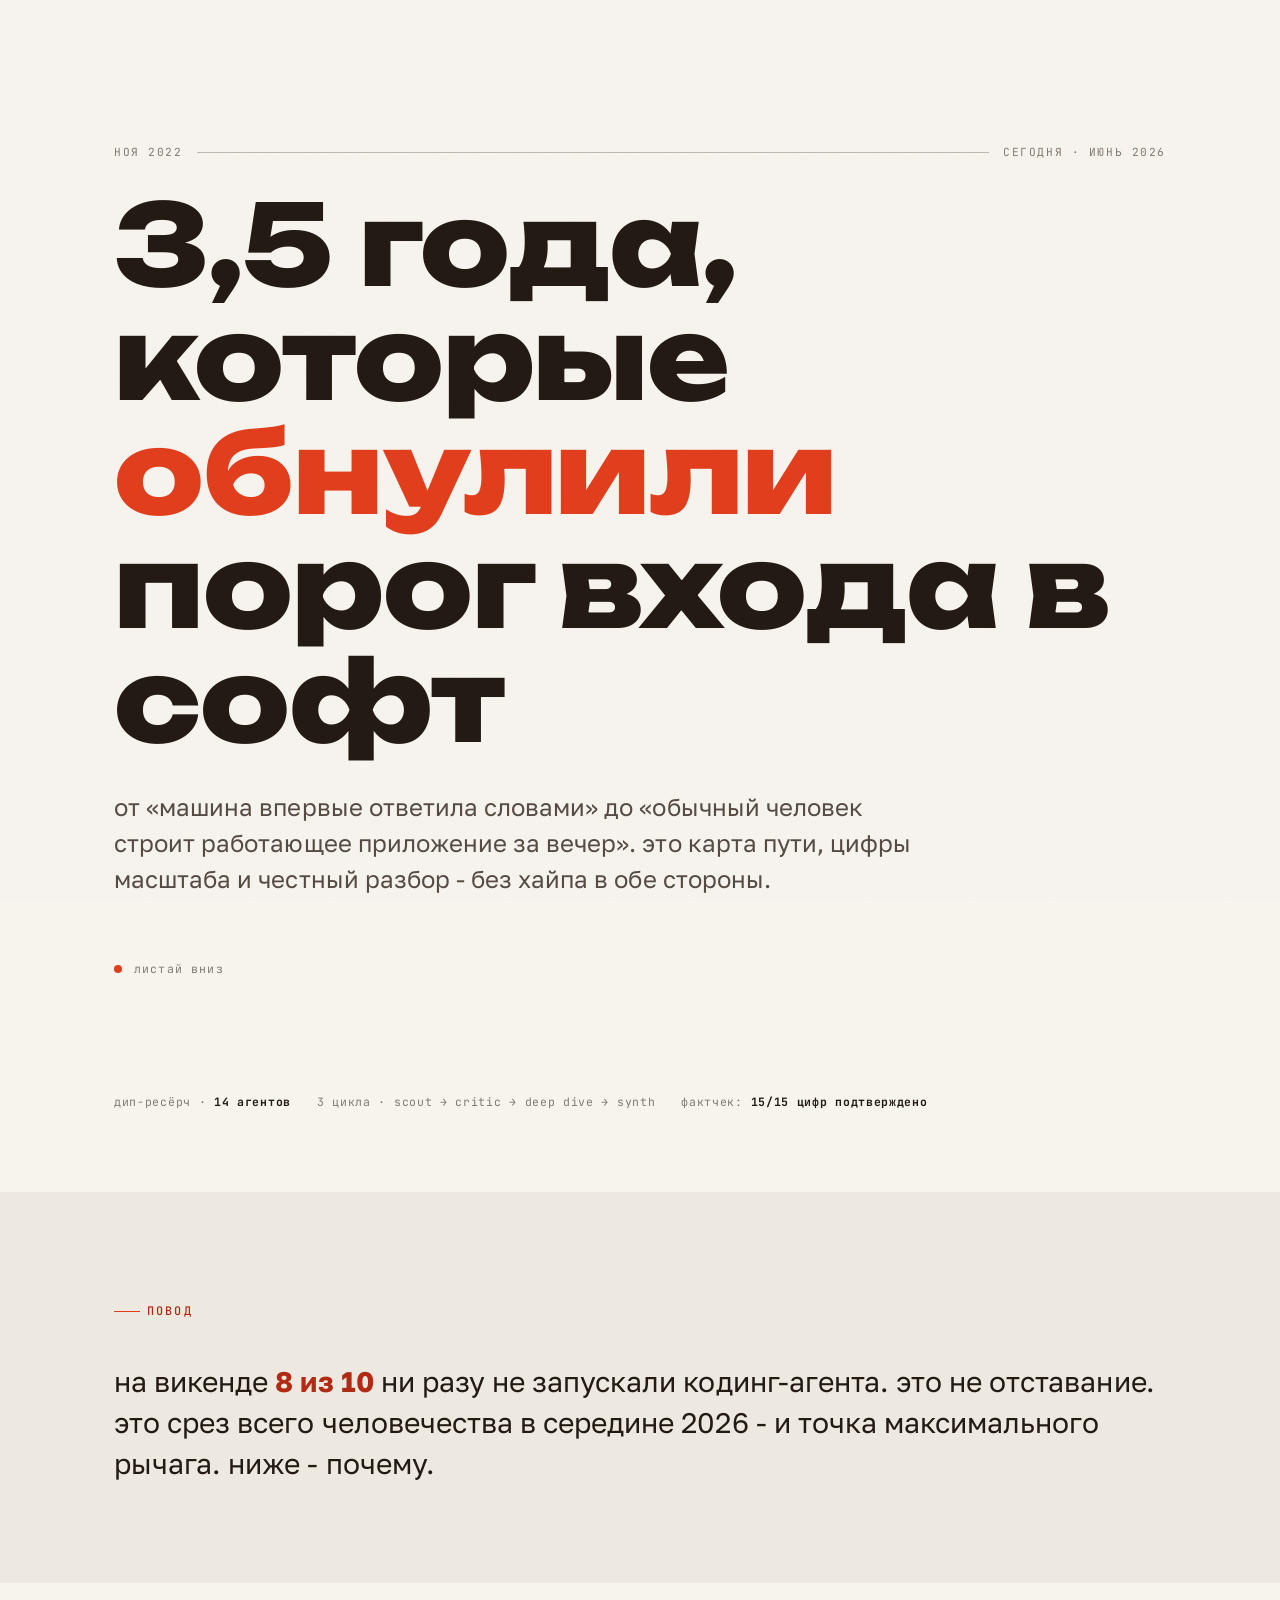
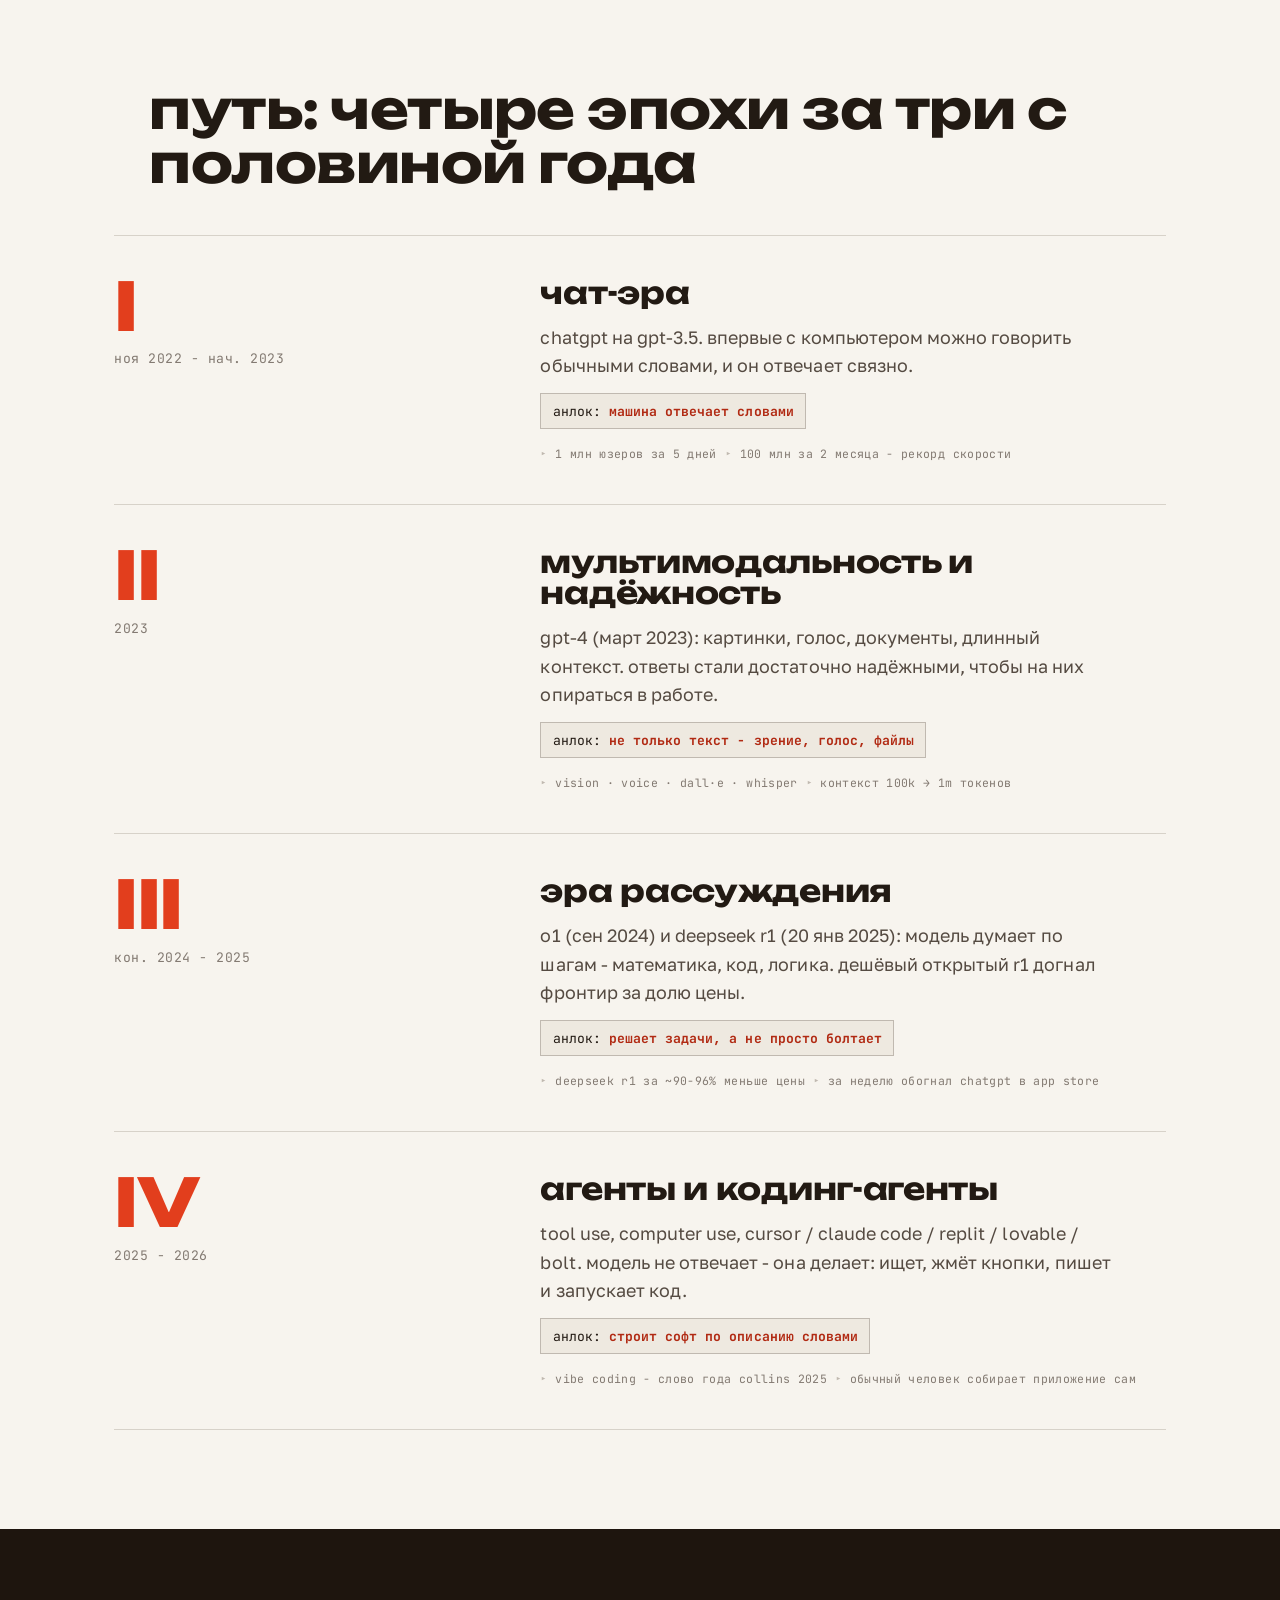
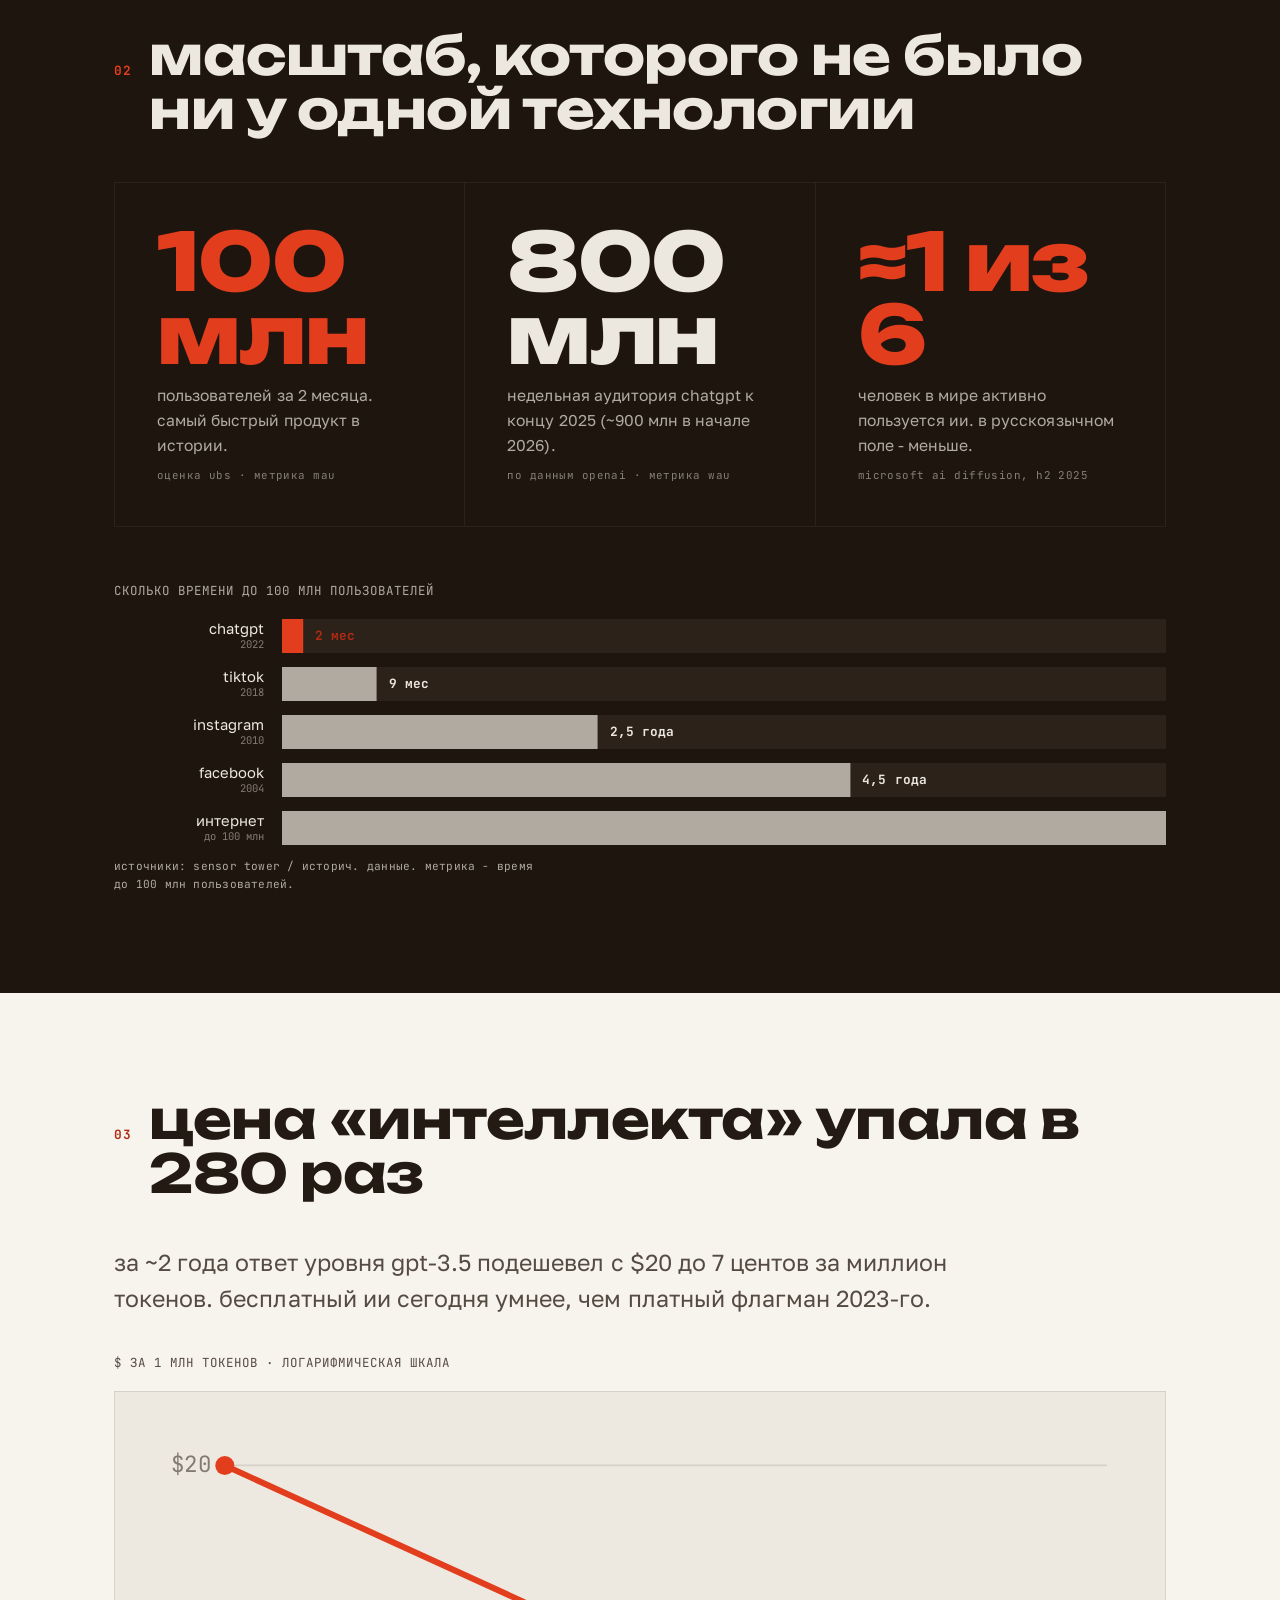
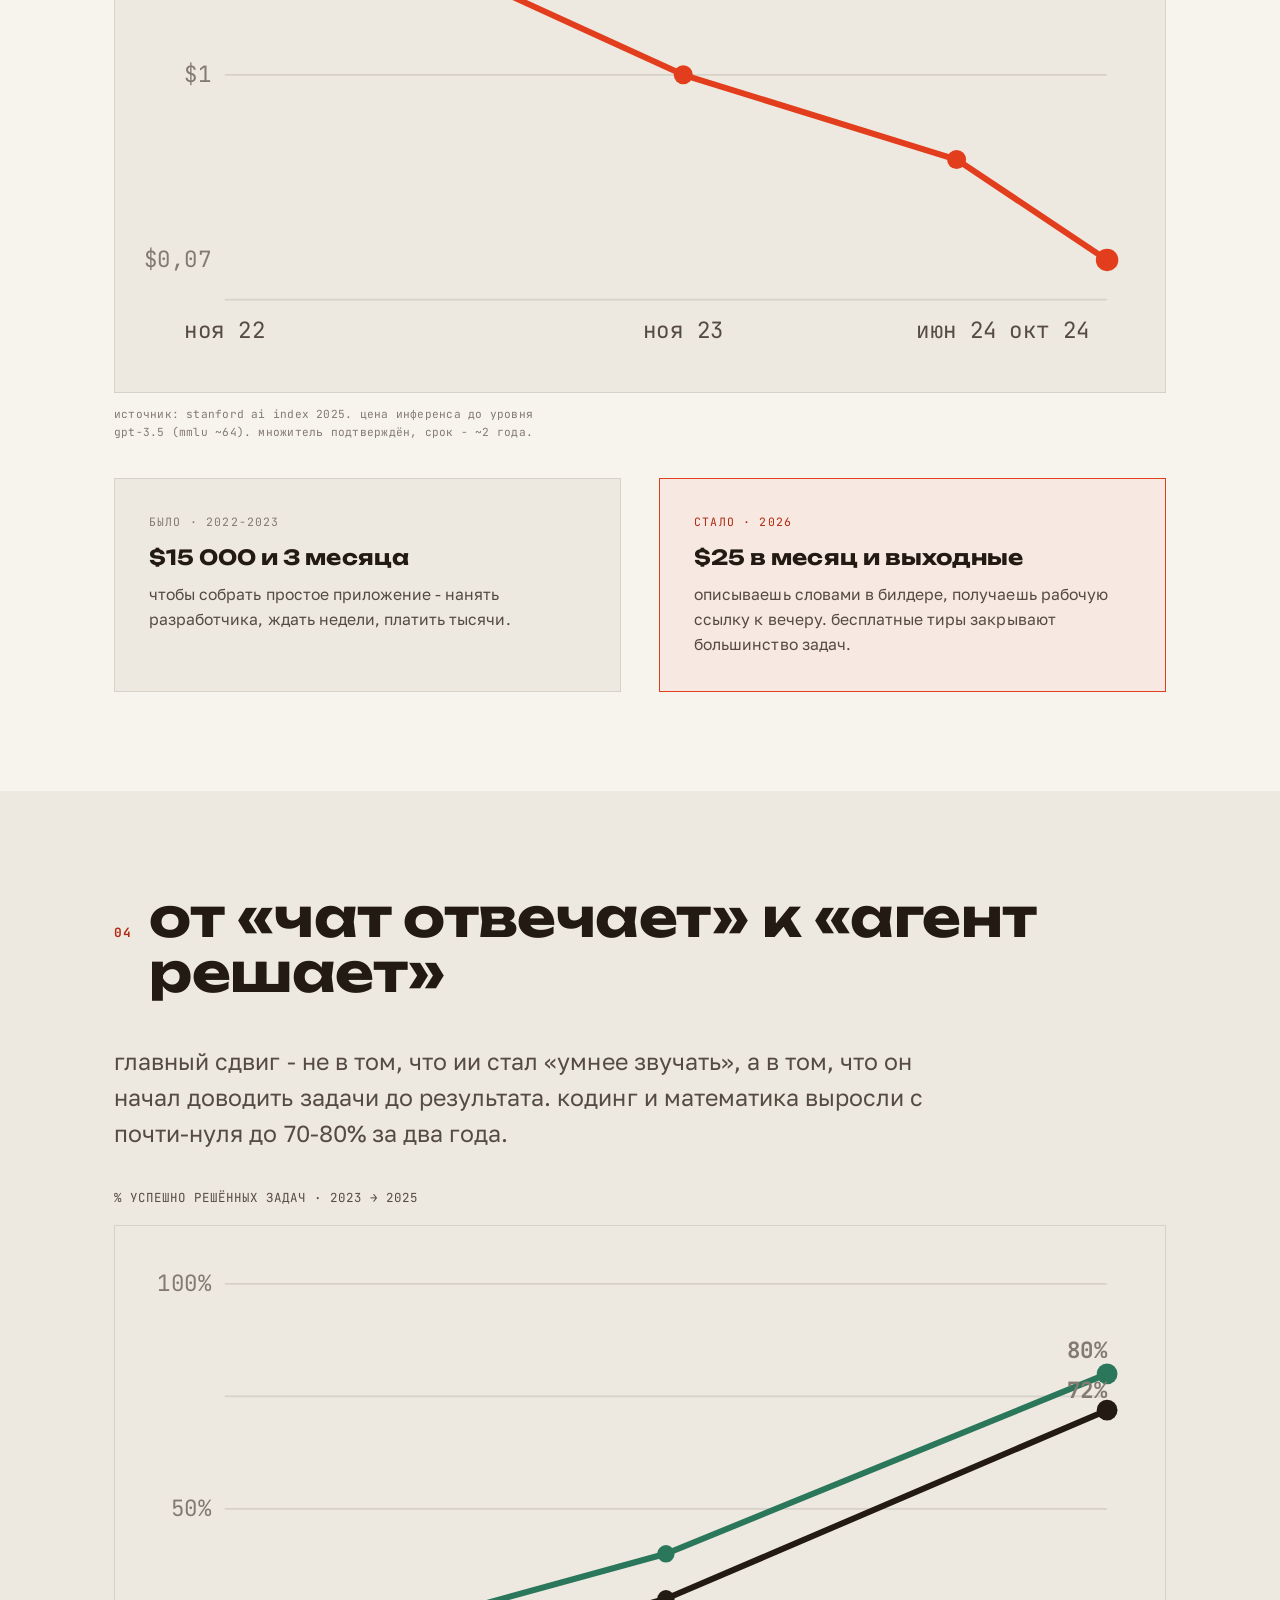
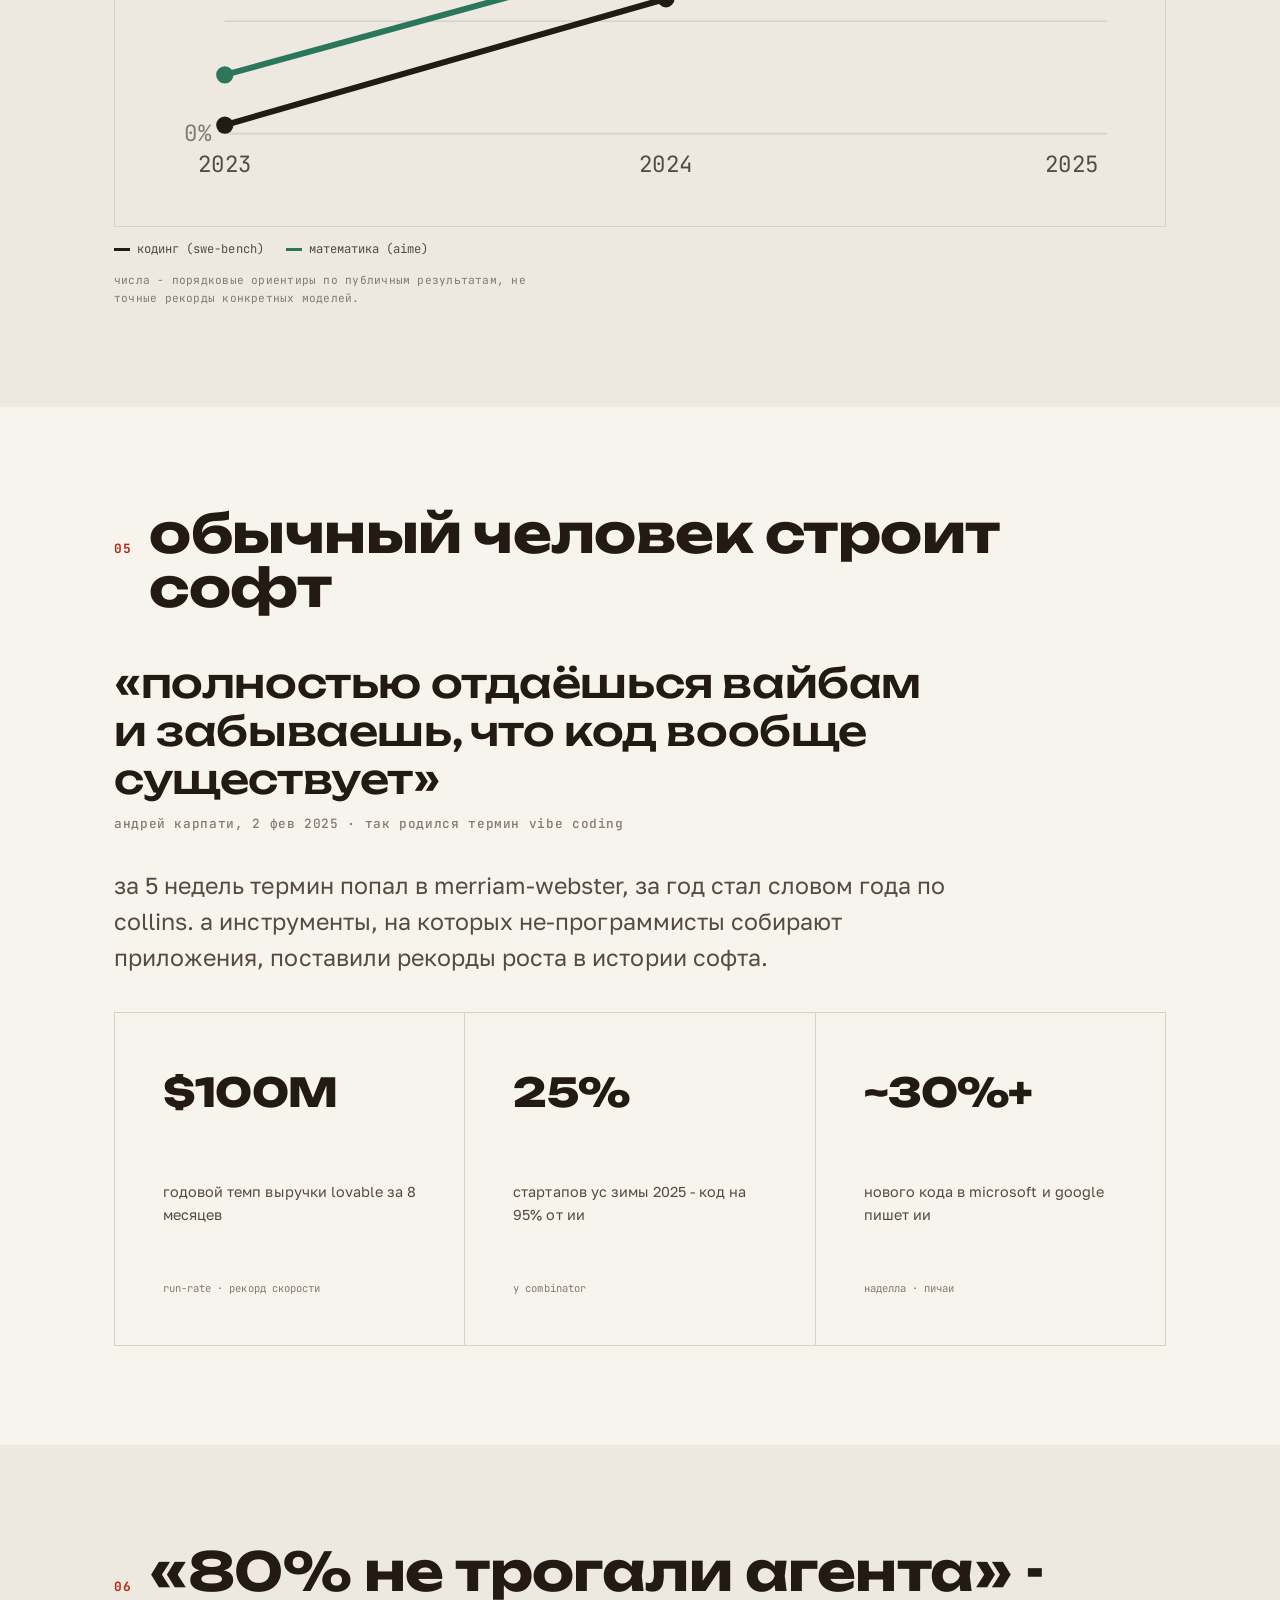
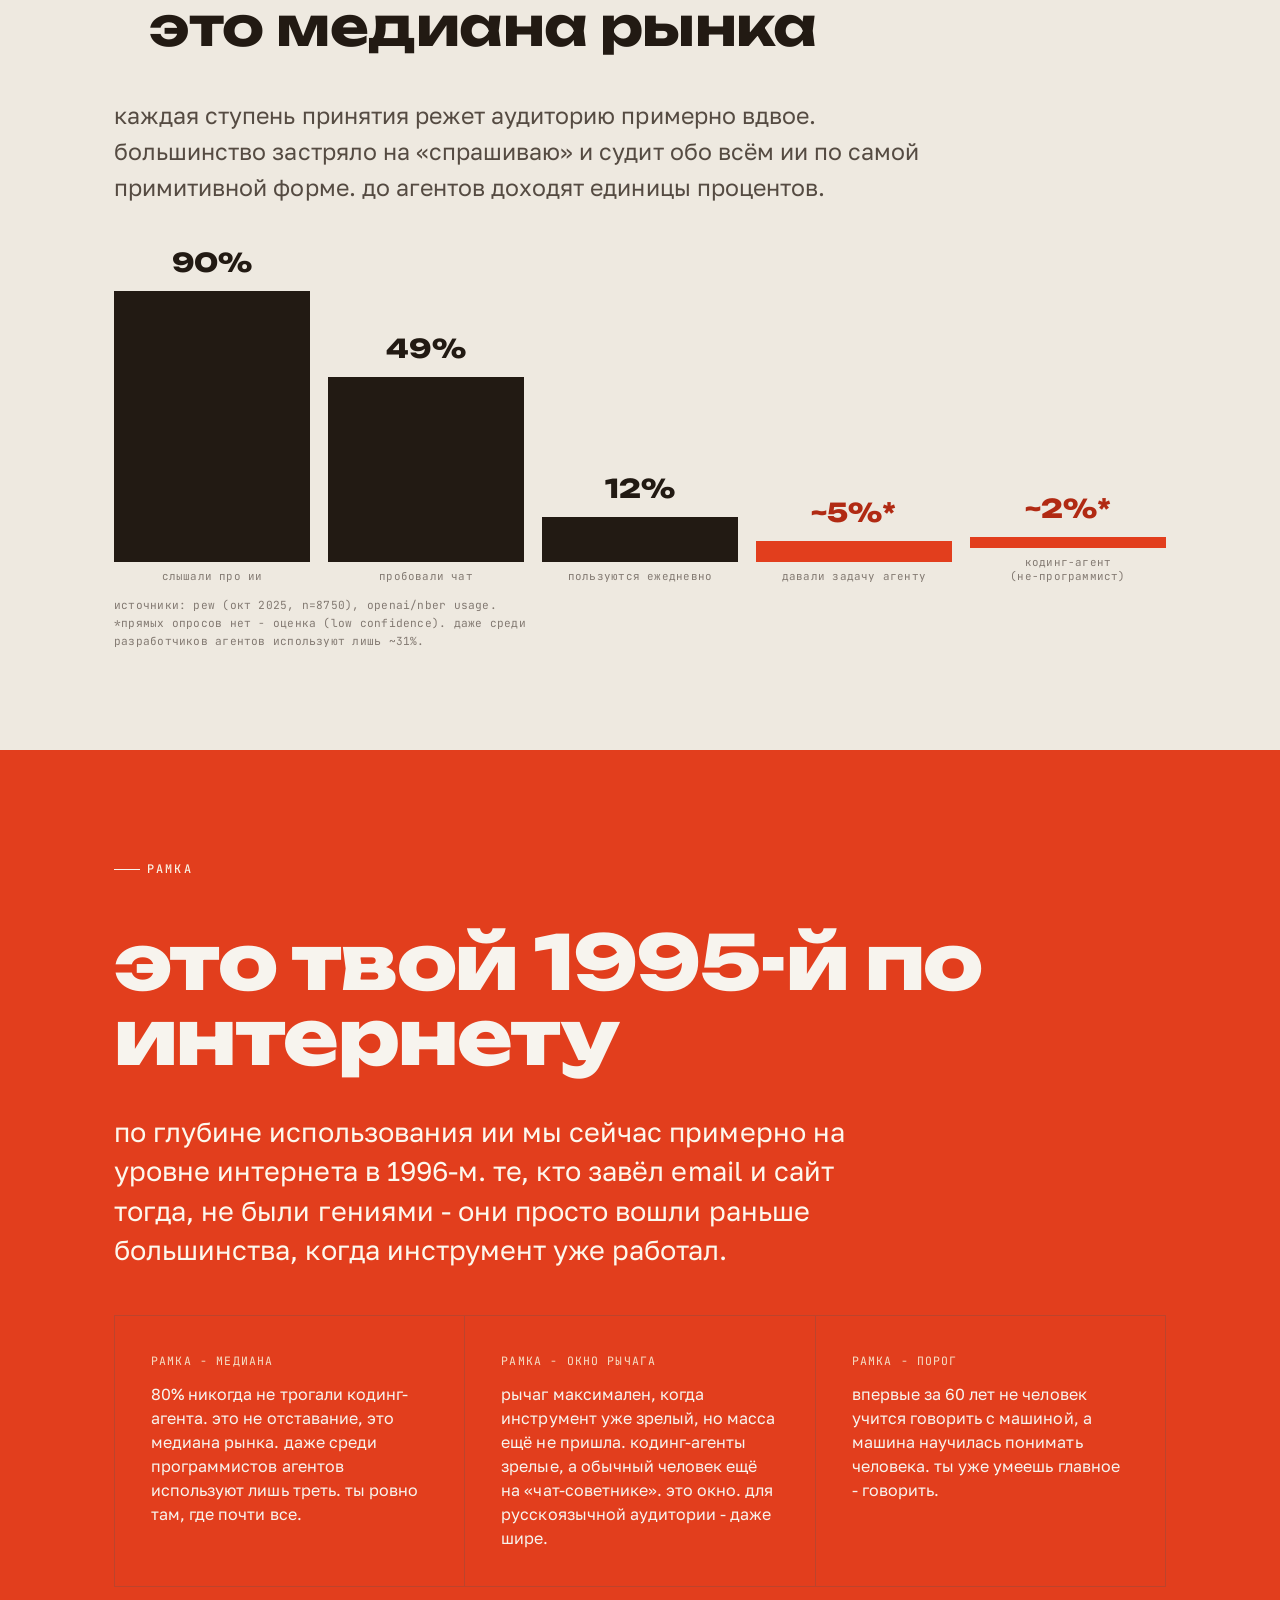
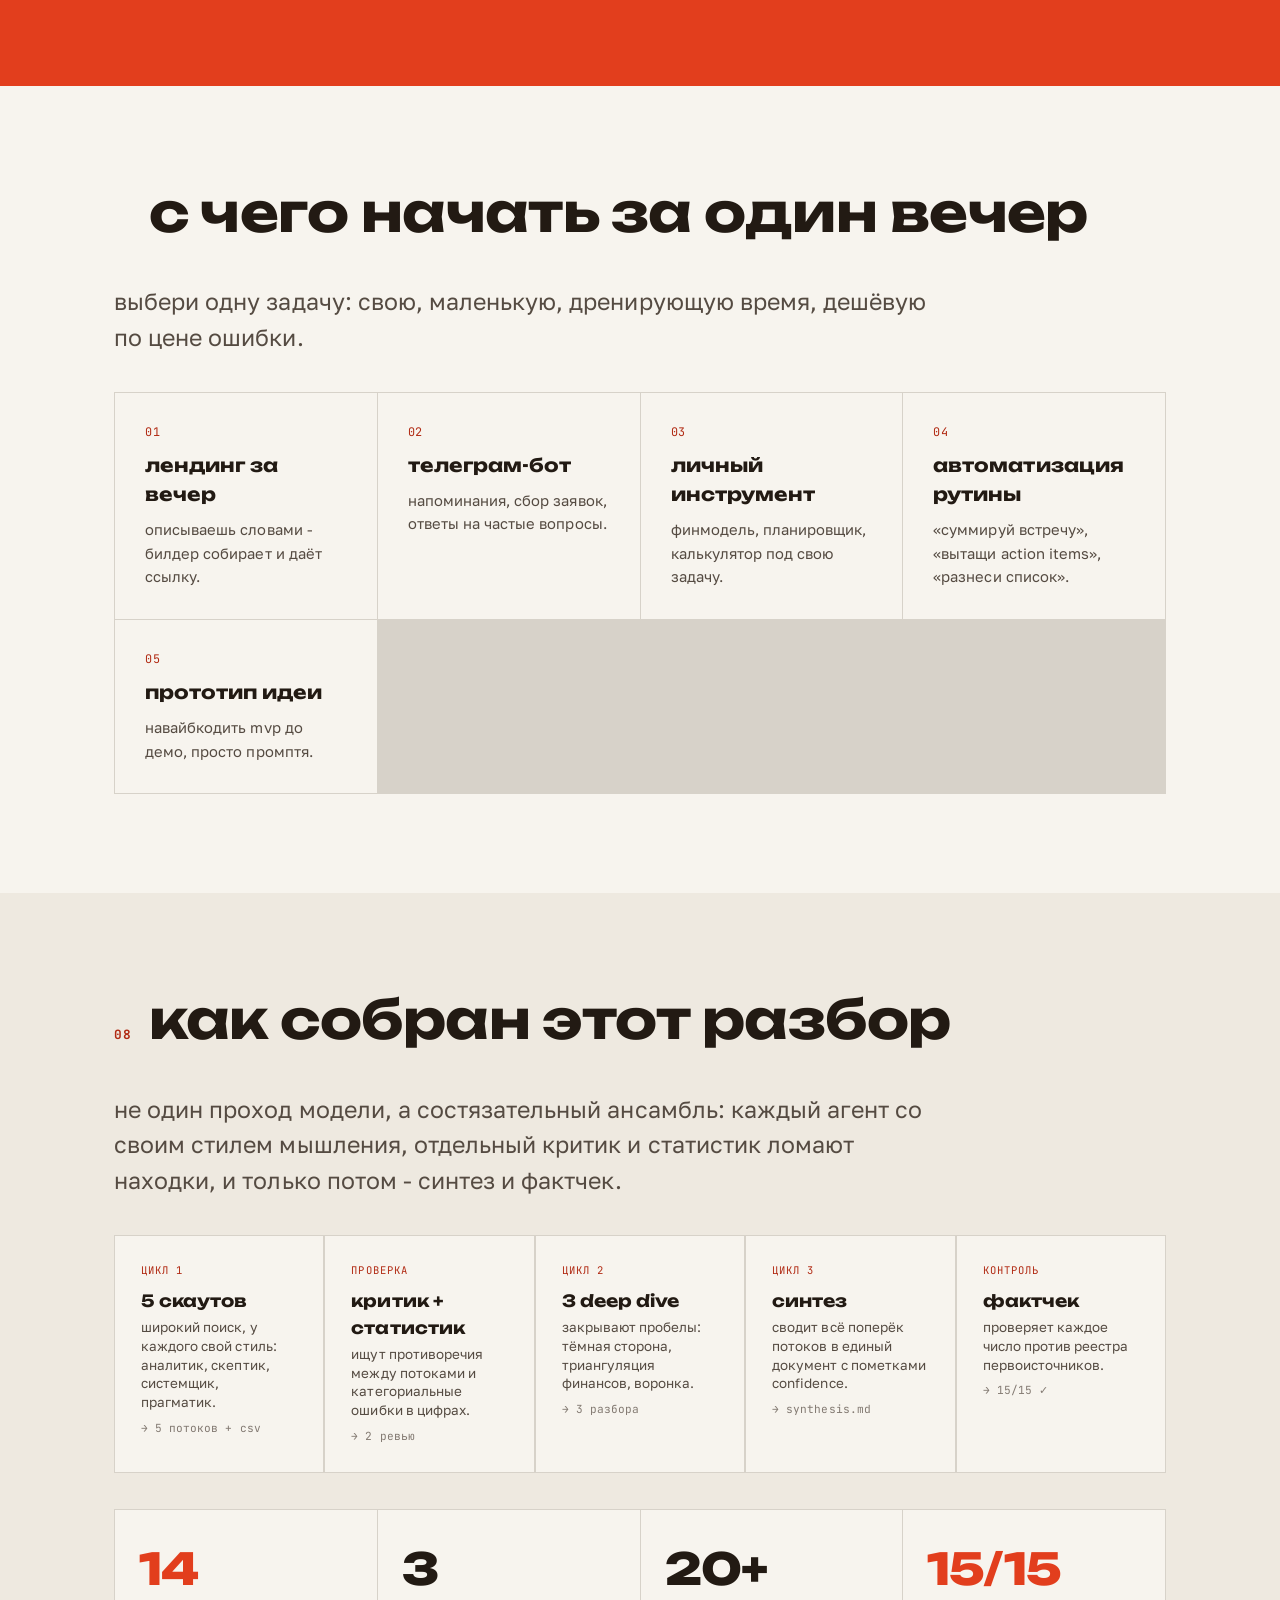
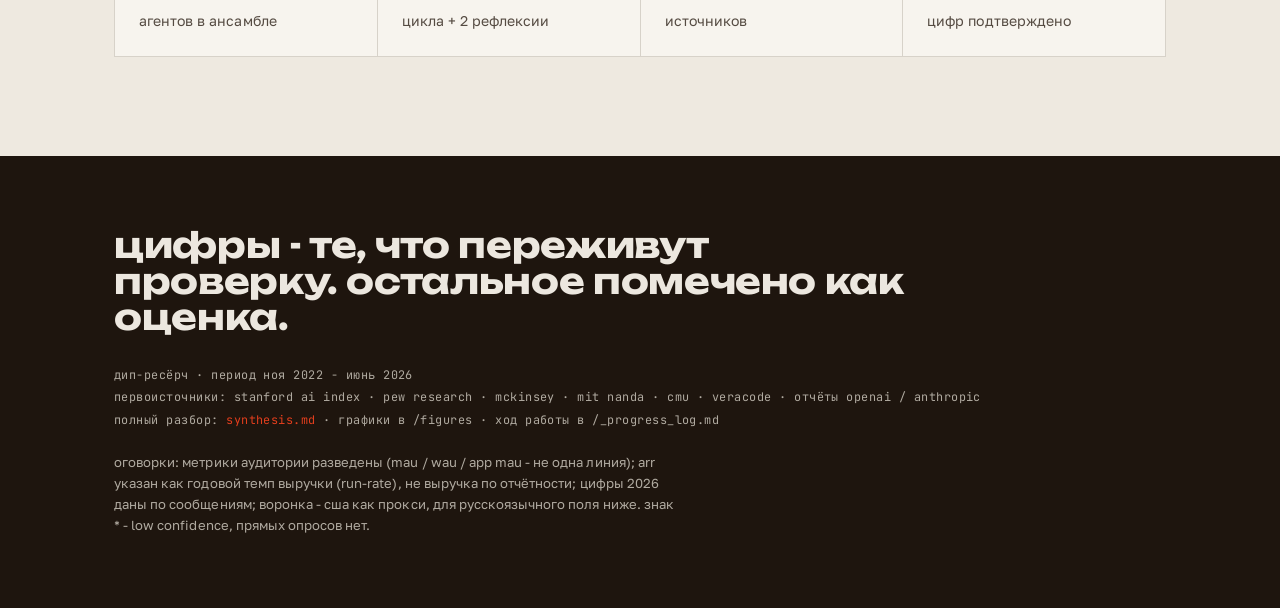
==== index.html @ 9d664c28 "ии: путь и ресёрч (2022-2026) Co-Authored-By: Claude Opus 4.8 (1M context) <noreply@anthropic.com>" ====
<!doctype html>
<html lang="ru">
<head>
<meta charset="utf-8">
<meta name="viewport" content="width=device-width, initial-scale=1">
<title>путь · 3,5 года ии - от чата к агенту</title>
<link rel="preconnect" href="https://fonts.googleapis.com">
<link rel="preconnect" href="https://fonts.gstatic.com" crossorigin>
<link href="https://fonts.googleapis.com/css2?family=Unbounded:wght@500;700;800&family=Golos+Text:wght@400;500;600;700&family=JetBrains+Mono:wght@400;500;700&display=swap" rel="stylesheet">
<style>
:root{
  --paper: oklch(0.967 0.009 80);
  --paper-2: oklch(0.935 0.013 78);
  --ink: oklch(0.225 0.018 60);
  --ink-soft: oklch(0.42 0.02 62);
  --ink-faint: oklch(0.585 0.016 66);
  --line: oklch(0.865 0.013 78);
  --line-strong: oklch(0.79 0.015 76);
  --ember: oklch(0.605 0.205 33);
  --ember-deep: oklch(0.50 0.175 32);
  --pine: oklch(0.515 0.088 165);
  --band: oklch(0.205 0.02 62);
  --band-2: oklch(0.26 0.022 60);
  --on-band: oklch(0.93 0.012 82);
  --on-band-soft: oklch(0.74 0.016 78);

  --font-display: "Unbounded","Golos Text",system-ui,sans-serif;
  --font-body: "Golos Text",system-ui,-apple-system,sans-serif;
  --font-mono: "JetBrains Mono",ui-monospace,monospace;

  --maxw: 1180px;
  --ease: cubic-bezier(0.16,1,0.3,1);
}

*{box-sizing:border-box;margin:0;padding:0}
html{scroll-behavior:smooth;-webkit-text-size-adjust:100%}
body{
  background:var(--paper);
  color:var(--ink);
  font-family:var(--font-body);
  font-weight:400;
  line-height:1.6;
  font-size:clamp(1rem,0.94rem + 0.3vw,1.12rem);
  letter-spacing:0.002em;
  overflow-x:hidden;
}
::selection{background:var(--ember);color:var(--paper)}

/* grain */
body::before{
  content:"";position:fixed;inset:0;z-index:9999;pointer-events:none;
  opacity:0.04;mix-blend-mode:multiply;
  background-image:url("data:image/svg+xml,%3Csvg xmlns='http://www.w3.org/2000/svg' width='180' height='180'%3E%3Cfilter id='n'%3E%3CfeTurbulence type='fractalNoise' baseFrequency='0.9' numOctaves='2'/%3E%3C/filter%3E%3Crect width='100%25' height='100%25' filter='url(%23n)'/%3E%3C/svg%3E");
}

.wrap{max-width:var(--maxw);margin-inline:auto;padding-inline:clamp(20px,5vw,64px)}
.mono{font-family:var(--font-mono);font-weight:500;letter-spacing:0.04em}

/* kicker / section number */
.kicker{
  font-family:var(--font-mono);font-size:0.74rem;font-weight:500;
  letter-spacing:0.18em;text-transform:uppercase;color:var(--ember-deep);
  display:inline-flex;align-items:center;gap:0.6em;
}
.kicker::before{content:"";width:26px;height:1px;background:var(--ember)}

h1,h2,h3{font-family:var(--font-display);font-weight:700;line-height:1.02;letter-spacing:-0.01em}

/* ---------- hero ---------- */
.hero{position:relative;padding:clamp(90px,16vh,180px) 0 clamp(60px,9vh,110px)}
.hero-grid{display:grid;grid-template-columns:1fr;gap:clamp(28px,5vw,60px)}
.hero .axis{
  font-family:var(--font-mono);font-size:0.7rem;letter-spacing:0.14em;
  color:var(--ink-faint);text-transform:uppercase;
  display:flex;align-items:center;gap:14px;flex-wrap:wrap;
}
.hero .axis .seg{flex:1;height:1px;background:var(--line-strong);min-width:40px}
.hero h1{
  font-size:clamp(2.6rem,2rem + 6.4vw,7rem);font-weight:800;
  margin:0.22em 0 0.28em;max-width:16ch;
}
.hero h1 em{font-style:normal;color:var(--ember)}
.hero .dek{
  font-size:clamp(1.1rem,1rem + 0.7vw,1.5rem);max-width:54ch;
  color:var(--ink-soft);line-height:1.5;
}
.provenance{
  margin-top:clamp(34px,6vh,64px);display:flex;flex-wrap:wrap;gap:10px 26px;
  font-family:var(--font-mono);font-size:0.72rem;letter-spacing:0.06em;color:var(--ink-faint);
}
.provenance b{color:var(--ink);font-weight:700}

.scrollcue{margin-top:clamp(40px,7vh,80px);display:flex;align-items:center;gap:12px;color:var(--ink-faint);font-family:var(--font-mono);font-size:0.72rem;letter-spacing:0.1em}
.scrollcue .dot{width:8px;height:8px;border-radius:50%;background:var(--ember);animation:pulse 1.8s var(--ease) infinite}
@keyframes pulse{0%,100%{opacity:1;transform:scale(1)}50%{opacity:.35;transform:scale(.6)}}

/* ---------- section scaffolding ---------- */
section{padding:clamp(64px,11vh,140px) 0;position:relative}
.sec-head{display:flex;gap:18px;align-items:baseline;margin-bottom:clamp(32px,5vh,60px)}
.sec-no{font-family:var(--font-mono);font-size:0.8rem;font-weight:700;color:var(--ember-deep);letter-spacing:0.05em;padding-top:0.5em}
.sec-head h2{font-size:clamp(1.8rem,1.4rem + 2.4vw,3.4rem);font-weight:700;max-width:20ch}
.lead{font-size:clamp(1.12rem,1.02rem + 0.6vw,1.45rem);max-width:60ch;color:var(--ink-soft);line-height:1.55}
.rule{height:1px;background:var(--line);border:0;margin:0}

/* reveal */
.r{opacity:0;transform:translateY(26px);transition:opacity .9s var(--ease),transform .9s var(--ease)}
.r.in{opacity:1;transform:none}
.r.d1{transition-delay:.08s}.r.d2{transition-delay:.16s}.r.d3{transition-delay:.24s}.r.d4{transition-delay:.32s}

/* ---------- prologue ---------- */
.prologue{background:var(--paper-2)}
.prologue .lead{max-width:64ch;font-size:clamp(1.2rem,1.05rem + 0.9vw,1.8rem);color:var(--ink);line-height:1.45}
.prologue .lead strong{color:var(--ember-deep);font-weight:700}

/* ---------- timeline / epochs ---------- */
.epochs{display:grid;gap:0}
.epoch{
  display:grid;grid-template-columns:minmax(120px,0.6fr) 1fr;gap:clamp(20px,4vw,56px);
  padding:clamp(28px,4.5vh,52px) 0;border-top:1px solid var(--line);align-items:start;
}
.epoch:last-child{border-bottom:1px solid var(--line)}
.epoch .when{font-family:var(--font-mono);font-size:0.82rem;color:var(--ink-faint);letter-spacing:0.04em}
.epoch .when .big{display:block;font-family:var(--font-display);font-weight:800;font-size:clamp(2.4rem,1.6rem + 3.2vw,4.4rem);color:var(--ember);line-height:0.9;margin-bottom:0.18em;letter-spacing:-0.02em}
.epoch h3{font-size:clamp(1.3rem,1.1rem + 1vw,2rem);font-weight:700;margin-bottom:0.5em}
.epoch p{color:var(--ink-soft);max-width:52ch}
.epoch .unlock{margin-top:1em;font-family:var(--font-mono);font-size:0.82rem;color:var(--ink);background:var(--paper-2);display:inline-block;padding:0.5em 0.85em;border:1px solid var(--line-strong)}
.epoch .unlock b{color:var(--ember-deep)}
.epoch .marks{margin-top:0.9em;display:flex;flex-wrap:wrap;gap:8px}
.epoch .marks span{font-family:var(--font-mono);font-size:0.72rem;color:var(--ink-faint);letter-spacing:0.03em}
.epoch .marks span::before{content:"▸ ";color:var(--line-strong)}

/* ---------- stat band ---------- */
.statband{background:var(--band);color:var(--on-band)}
.statband .grid{display:grid;grid-template-columns:repeat(auto-fit,minmax(220px,1fr));gap:1px;background:var(--band-2);border:1px solid var(--band-2)}
.statcell{background:var(--band);padding:clamp(24px,4vw,42px)}
.statcell .num{font-family:var(--font-display);font-weight:800;font-size:clamp(2.6rem,1.8rem + 4vw,5rem);line-height:0.92;letter-spacing:-0.02em}
.statcell .num.ember{color:var(--ember)}
.statcell .num.warm{color:var(--on-band)}
.statcell .cap{margin-top:0.7em;color:var(--on-band-soft);font-size:0.98rem;max-width:30ch}
.statcell .src{margin-top:0.8em;font-family:var(--font-mono);font-size:0.68rem;letter-spacing:0.04em;color:oklch(0.6 0.015 78)}

/* ---------- charts ---------- */
.chartwrap{margin-top:clamp(28px,4vh,48px)}
.chart-title{font-family:var(--font-mono);font-size:0.78rem;letter-spacing:0.08em;text-transform:uppercase;color:var(--ink-soft);margin-bottom:1.4em}
.chart-note{margin-top:1.2em;font-family:var(--font-mono);font-size:0.7rem;color:var(--ink-faint);letter-spacing:0.02em;max-width:62ch}

/* horizontal bars (time to 100M) */
.hbars{display:grid;gap:14px}
.hbar{display:grid;grid-template-columns:minmax(150px,auto) 1fr;gap:18px;align-items:center}
.hbar .lab{font-size:0.92rem;color:var(--ink);text-align:right;line-height:1.2}
.hbar .lab small{display:block;font-family:var(--font-mono);font-size:0.66rem;color:var(--ink-faint)}
.hbar .track{position:relative;height:34px;background:var(--paper-2);overflow:hidden}
.hbar .fill{position:absolute;top:0;bottom:0;left:0;width:100%;background:var(--ink);transform:scaleX(0);transform-origin:left;transition:transform 1.1s var(--ease)}
.hbar.hi .fill{background:var(--ember)}
.hbar.in .fill{transform:scaleX(var(--w))}
.hbar .val{position:absolute;top:50%;transform:translateY(-50%);left:calc(var(--wp) + 12px);font-family:var(--font-mono);font-size:0.8rem;font-weight:700;color:var(--ink);white-space:nowrap;opacity:0;transition:opacity .5s var(--ease) .5s}
.hbar.in .val{opacity:1}
.hbar.hi .val{color:var(--ember-deep)}

/* svg chart shells */
.svgchart{width:100%;height:auto;display:block;background:var(--paper-2);border:1px solid var(--line);padding:6px}
.svgchart text{font-family:var(--font-mono);fill:var(--ink-faint);font-size:13px;letter-spacing:0.02em}
.svgchart .axislab{fill:var(--ink-soft);font-size:13px}
.svgchart .grid{stroke:var(--line);stroke-width:1}
.path-line{fill:none;stroke-width:3.5;stroke-linejoin:round;stroke-linecap:round}
.dash{stroke-dasharray:var(--len);stroke-dashoffset:var(--len);transition:stroke-dashoffset 1.6s var(--ease)}
.in .dash{stroke-dashoffset:0}
.dot{opacity:0;transition:opacity .4s var(--ease)}
.in .dot{opacity:1}
.ptlab{opacity:0;transition:opacity .5s var(--ease)}
.in .ptlab{opacity:1}
.legend{display:flex;gap:22px;flex-wrap:wrap;margin-top:1em;font-family:var(--font-mono);font-size:0.76rem;color:var(--ink-soft)}
.legend i{display:inline-block;width:16px;height:3px;margin-right:7px;vertical-align:middle}

/* two-col explainer */
.duo{display:grid;grid-template-columns:1fr 1fr;gap:clamp(20px,3vw,40px);margin-top:clamp(28px,4vh,44px)}
.duo .box{padding:clamp(22px,3vw,34px);background:var(--paper-2);border:1px solid var(--line)}
.duo .box.now{border-color:var(--ember);background:oklch(0.605 0.205 33 / 0.06)}
.duo .box .tag{font-family:var(--font-mono);font-size:0.72rem;letter-spacing:0.1em;text-transform:uppercase;color:var(--ink-faint);margin-bottom:0.8em}
.duo .box.now .tag{color:var(--ember-deep)}
.duo .box h4{font-family:var(--font-display);font-weight:700;font-size:1.3rem;margin-bottom:0.4em}
.duo .box p{color:var(--ink-soft);font-size:0.98rem}

/* vibe coding */
.quote{font-family:var(--font-display);font-weight:500;font-size:clamp(1.4rem,1.1rem + 1.8vw,2.6rem);line-height:1.18;max-width:22ch;letter-spacing:-0.01em}
.quote .by{display:block;font-family:var(--font-mono);font-size:0.8rem;font-weight:500;letter-spacing:0.05em;color:var(--ink-faint);margin-top:1em;text-transform:none}
.growth{display:grid;grid-template-columns:repeat(auto-fit,minmax(160px,1fr));gap:1px;background:var(--line);border:1px solid var(--line);margin-top:clamp(28px,4vh,44px)}
.growth div{background:var(--paper);padding:24px}
.growth .g-num{font-family:var(--font-display);font-weight:800;font-size:clamp(1.6rem,1.2rem + 1.6vw,2.6rem);color:var(--ink);letter-spacing:-0.02em}
.growth .g-lab{margin-top:0.5em;font-size:0.9rem;color:var(--ink-soft)}
.growth .g-src{margin-top:0.6em;font-family:var(--font-mono);font-size:0.66rem;color:var(--ink-faint)}

/* funnel */
.funnel{display:grid;grid-template-columns:repeat(5,1fr);gap:clamp(8px,1.4vw,18px);align-items:end;height:clamp(240px,38vh,360px);margin-top:clamp(28px,4vh,44px)}
.fcol{display:flex;flex-direction:column;justify-content:flex-end;height:100%;text-align:center}
.fcol .bar{background:var(--ink);transform:scaleY(0);transform-origin:bottom;transition:transform 1s var(--ease)}
.fcol.hi .bar{background:var(--ember)}
.funnel.in .fcol .bar{transform:scaleY(1)}
.fcol .fval{font-family:var(--font-display);font-weight:800;font-size:clamp(1.1rem,0.9rem + 0.9vw,1.7rem);margin-bottom:0.3em;color:var(--ink)}
.fcol.hi .fval{color:var(--ember-deep)}
.fcol .flab{margin-top:0.7em;font-family:var(--font-mono);font-size:0.68rem;line-height:1.3;color:var(--ink-faint);letter-spacing:0.02em}
.f1{--d:.0s}.f2{--d:.12s}.f3{--d:.24s}.f4{--d:.36s}.f5{--d:.48s}
.funnel.in .fcol .bar{transition-delay:var(--d)}

/* honest dark section */
.honest{background:var(--band);color:var(--on-band)}
.honest .sec-no{color:var(--ember)}
.honest .sec-head h2{color:var(--on-band)}
.honest .lead{color:var(--on-band-soft)}
.honest .rule{background:var(--band-2)}
.honest-grid{display:grid;grid-template-columns:repeat(auto-fit,minmax(260px,1fr));gap:clamp(18px,2.6vw,32px);margin-top:clamp(30px,5vh,56px)}
.hcard{padding:clamp(22px,3vw,32px);border:1px solid var(--band-2);background:var(--band-2)}
.hcard .hn{font-family:var(--font-display);font-weight:800;font-size:clamp(1.9rem,1.4rem + 2vw,3rem);color:var(--ember);letter-spacing:-0.02em;line-height:1}
.hcard h4{font-family:var(--font-body);font-weight:700;font-size:1.05rem;margin:0.6em 0 0.3em;color:var(--on-band)}
.hcard p{color:var(--on-band-soft);font-size:0.94rem}
.bridge{margin-top:clamp(36px,6vh,64px);padding:clamp(28px,4vw,48px);border:1px solid var(--ember);background:oklch(0.605 0.205 33 / 0.08)}
.bridge p{font-family:var(--font-display);font-weight:500;font-size:clamp(1.2rem,1rem + 1vw,1.8rem);line-height:1.3;max-width:32ch;color:var(--on-band)}
.bridge .src{margin-top:1em;font-family:var(--font-mono);font-size:0.72rem;color:var(--on-band-soft);letter-spacing:0.04em}

/* not late */
.notlate{background:var(--ember);color:var(--paper)}
.notlate .kicker{color:oklch(0.96 0.02 80)}
.notlate .kicker::before{background:var(--paper)}
.notlate h2{font-family:var(--font-display);font-weight:800;font-size:clamp(2.2rem,1.5rem + 4vw,5.2rem);line-height:1.0;letter-spacing:-0.02em;max-width:16ch;margin-bottom:0.5em}
.notlate .big-state{font-size:clamp(1.2rem,1rem + 1vw,1.7rem);max-width:46ch;line-height:1.45;color:oklch(0.98 0.015 85)}
.frames{display:grid;grid-template-columns:repeat(auto-fit,minmax(250px,1fr));gap:1px;background:oklch(0.55 0.16 33);border:1px solid oklch(0.55 0.16 33);margin-top:clamp(34px,5vh,60px)}
.frame{background:var(--ember);padding:clamp(24px,3vw,36px)}
.frame .ft{font-family:var(--font-mono);font-size:0.72rem;letter-spacing:0.1em;text-transform:uppercase;color:oklch(0.92 0.04 75);margin-bottom:1em}
.frame p{color:var(--paper);font-size:1rem;line-height:1.5}

/* usecases */
.usecases .lead{margin-bottom:clamp(28px,4vh,44px)}
.uc-list{display:grid;grid-template-columns:repeat(auto-fit,minmax(260px,1fr));gap:1px;background:var(--line);border:1px solid var(--line)}
.uc{background:var(--paper);padding:clamp(22px,3vw,30px);display:flex;flex-direction:column;gap:0.5em}
.uc .uci{font-family:var(--font-mono);font-size:0.74rem;color:var(--ember-deep);letter-spacing:0.06em}
.uc h4{font-family:var(--font-display);font-weight:700;font-size:1.15rem}
.uc p{color:var(--ink-soft);font-size:0.92rem}
.entry{margin-top:clamp(26px,4vh,40px);padding:clamp(22px,3vw,32px);border:1px solid var(--line-strong);background:var(--paper-2);font-size:0.98rem;color:var(--ink-soft)}
.entry b{color:var(--ink)}

/* methodology */
.method{background:var(--paper-2)}
.pipeline{display:flex;flex-wrap:wrap;align-items:stretch;gap:0;margin-top:clamp(30px,4vh,48px)}
.stage{flex:1 1 150px;min-width:140px;padding:clamp(18px,2.4vw,26px);background:var(--paper);border:1px solid var(--line);position:relative}
.stage + .stage{border-left:1px solid var(--line)}
.stage .sn{font-family:var(--font-mono);font-size:0.66rem;letter-spacing:0.1em;color:var(--ember-deep);text-transform:uppercase}
.stage .st{font-family:var(--font-display);font-weight:700;font-size:1.05rem;margin:0.5em 0 0.2em}
.stage .sd{font-size:0.84rem;color:var(--ink-soft);line-height:1.4}
.stage .sc{margin-top:0.7em;font-family:var(--font-mono);font-size:0.7rem;color:var(--ink-faint)}
.method-stats{display:grid;grid-template-columns:repeat(auto-fit,minmax(150px,1fr));gap:1px;background:var(--line);border:1px solid var(--line);margin-top:clamp(30px,4vh,48px)}
.ms{background:var(--paper);padding:24px}
.ms .v{font-family:var(--font-display);font-weight:800;font-size:clamp(1.8rem,1.3rem + 1.8vw,2.8rem);color:var(--ink);letter-spacing:-0.02em}
.ms .v.ember{color:var(--ember)}
.ms .l{margin-top:0.4em;font-size:0.88rem;color:var(--ink-soft)}

/* footer */
footer{background:var(--band);color:var(--on-band-soft);padding:clamp(50px,8vh,90px) 0}
footer h3{font-family:var(--font-display);font-weight:700;color:var(--on-band);font-size:clamp(1.4rem,1.1rem + 1.4vw,2.2rem);max-width:24ch;margin-bottom:0.8em}
footer .meta{font-family:var(--font-mono);font-size:0.74rem;letter-spacing:0.04em;line-height:1.9}
footer .disc{margin-top:1.6em;font-size:0.82rem;max-width:70ch;color:var(--on-band-soft);line-height:1.6}
footer a{color:var(--ember);text-decoration:none}

/* responsive */
@media (max-width:720px){
  .epoch{grid-template-columns:1fr;gap:14px}
  .duo{grid-template-columns:1fr}
  .funnel{height:clamp(200px,34vh,300px)}
  .fcol .flab{font-size:0.6rem}
  .sec-head{flex-direction:column;gap:6px}
  .hbar{grid-template-columns:1fr;gap:6px}
  .hbar .lab{text-align:left}
  .stage + .stage{border-left:1px solid var(--line)}
}
@media (prefers-reduced-motion:reduce){
  *{animation:none!important;transition:none!important}
  .r{opacity:1;transform:none}
  .hbar .fill{transform:scaleX(var(--w))}
  .fcol .bar{transform:scaleY(1)}
  .dash{stroke-dashoffset:0}
  .dot,.ptlab,.hbar .val{opacity:1}
}
</style>
</head>
<body>

<!-- ============ HERO ============ -->
<header class="hero">
  <div class="wrap hero-grid">
    <div>
      <div class="axis r"><span>ноя 2022</span><span class="seg"></span><span>сегодня · июнь 2026</span></div>
      <h1 class="r d1">3,5 года, которые <em>обнулили</em> порог входа в софт</h1>
      <p class="dek r d2">от «машина впервые ответила словами» до «обычный человек строит работающее приложение за вечер». это карта пути, цифры масштаба и честный разбор - без хайпа в обе стороны.</p>
      <div class="scrollcue r d3"><span class="dot"></span>листай вниз</div>
    </div>
    <div class="provenance r d4">
      <span>дип-ресёрч · <b>14 агентов</b></span>
      <span>3 цикла · scout → critic → deep dive → synth</span>
      <span>фактчек: <b>15/15 цифр подтверждено</b></span>
    </div>
  </div>
</header>

<!-- ============ 00 ПРОЛОГ ============ -->
<section class="prologue">
  <div class="wrap">
    <div class="kicker r">повод</div>
    <p class="lead r d1" style="margin-top:1.4em">на викенде <strong>8 из 10</strong> ни разу не запускали кодинг-агента. это не отставание. это срез всего человечества в середине 2026 - и точка максимального рычага. ниже - почему.</p>
  </div>
</section>

<!-- ============ 01 ПУТЬ / ЭПОХИ ============ -->
<section>
  <div class="wrap">
    <div class="sec-head"><span class="sec-no r">01</span><h2 class="r d1">путь: четыре эпохи за три с половиной года</h2></div>
    <div class="epochs">
      <div class="epoch r">
        <div class="when"><span class="big">I</span>ноя 2022 - нач. 2023</div>
        <div>
          <h3>чат-эра</h3>
          <p>chatgpt на gpt-3.5. впервые с компьютером можно говорить обычными словами, и он отвечает связно.</p>
          <div class="unlock">анлок: <b>машина отвечает словами</b></div>
          <div class="marks"><span>1 млн юзеров за 5 дней</span><span>100 млн за 2 месяца - рекорд скорости</span></div>
        </div>
      </div>
      <div class="epoch r">
        <div class="when"><span class="big">II</span>2023</div>
        <div>
          <h3>мультимодальность и надёжность</h3>
          <p>gpt-4 (март 2023): картинки, голос, документы, длинный контекст. ответы стали достаточно надёжными, чтобы на них опираться в работе.</p>
          <div class="unlock">анлок: <b>не только текст - зрение, голос, файлы</b></div>
          <div class="marks"><span>vision · voice · dall·e · whisper</span><span>контекст 100k → 1m токенов</span></div>
        </div>
      </div>
      <div class="epoch r">
        <div class="when"><span class="big">III</span>кон. 2024 - 2025</div>
        <div>
          <h3>эра рассуждения</h3>
          <p>o1 (сен 2024) и deepseek r1 (20 янв 2025): модель думает по шагам - математика, код, логика. дешёвый открытый r1 догнал фронтир за долю цены.</p>
          <div class="unlock">анлок: <b>решает задачи, а не просто болтает</b></div>
          <div class="marks"><span>deepseek r1 за ~90-96% меньше цены</span><span>за неделю обогнал chatgpt в app store</span></div>
        </div>
      </div>
      <div class="epoch r">
        <div class="when"><span class="big">IV</span>2025 - 2026</div>
        <div>
          <h3>агенты и кодинг-агенты</h3>
          <p>tool use, computer use, cursor / claude code / replit / lovable / bolt. модель не отвечает - она делает: ищет, жмёт кнопки, пишет и запускает код.</p>
          <div class="unlock">анлок: <b>строит софт по описанию словами</b></div>
          <div class="marks"><span>vibe coding - слово года collins 2025</span><span>обычный человек собирает приложение сам</span></div>
        </div>
      </div>
    </div>
  </div>
</section>

<!-- ============ 02 МАСШТАБ (stat band) ============ -->
<section class="statband">
  <div class="wrap">
    <div class="sec-head"><span class="sec-no r" style="color:var(--ember)">02</span><h2 class="r d1" style="color:var(--on-band)">масштаб, которого не было ни у одной технологии</h2></div>
    <div class="grid r d1">
      <div class="statcell"><div class="num ember" data-count="100" data-suffix=" млн">0</div><div class="cap">пользователей за 2 месяца. самый быстрый продукт в истории.</div><div class="src">оценка ubs · метрика mau</div></div>
      <div class="statcell"><div class="num warm" data-count="800" data-suffix=" млн">0</div><div class="cap">недельная аудитория chatgpt к концу 2025 (~900 млн в начале 2026).</div><div class="src">по данным openai · метрика wau</div></div>
      <div class="statcell"><div class="num ember" data-count="1" data-prefix="≈" data-suffix=" из 6">0</div><div class="cap">человек в мире активно пользуется ии. в русскоязычном поле - меньше.</div><div class="src">microsoft ai diffusion, h2 2025</div></div>
    </div>

    <div class="chartwrap r" style="margin-top:clamp(40px,6vh,72px)">
      <div class="chart-title" style="color:var(--on-band-soft)">сколько времени до 100 млн пользователей</div>
      <div class="hbars" id="bars100">
        <div class="hbar hi" style="--w:0.024;--wp:2.4%"><div class="lab" style="color:var(--on-band)">chatgpt<small>2022</small></div><div class="track" style="background:var(--band-2)"><div class="fill"></div><div class="val">2 мес</div></div></div>
        <div class="hbar" style="--w:0.107;--wp:10.7%"><div class="lab" style="color:var(--on-band)">tiktok<small>2018</small></div><div class="track" style="background:var(--band-2)"><div class="fill" style="background:var(--on-band-soft)"></div><div class="val" style="color:var(--on-band)">9 мес</div></div></div>
        <div class="hbar" style="--w:0.357;--wp:35.7%"><div class="lab" style="color:var(--on-band)">instagram<small>2010</small></div><div class="track" style="background:var(--band-2)"><div class="fill" style="background:var(--on-band-soft)"></div><div class="val" style="color:var(--on-band)">2,5 года</div></div></div>
        <div class="hbar" style="--w:0.643;--wp:64.3%"><div class="lab" style="color:var(--on-band)">facebook<small>2004</small></div><div class="track" style="background:var(--band-2)"><div class="fill" style="background:var(--on-band-soft)"></div><div class="val" style="color:var(--on-band)">4,5 года</div></div></div>
        <div class="hbar" style="--w:1;--wp:100%"><div class="lab" style="color:var(--on-band)">интернет<small>до 100 млн</small></div><div class="track" style="background:var(--band-2)"><div class="fill" style="background:var(--on-band-soft)"></div><div class="val" style="color:var(--on-band)">~7 лет</div></div></div>
      </div>
      <div class="chart-note" style="color:var(--on-band-soft)">источники: sensor tower / историч. данные. метрика - время до 100 млн пользователей.</div>
    </div>
  </div>
</section>

<!-- ============ 03 ОБВАЛ ЦЕНЫ ============ -->
<section>
  <div class="wrap">
    <div class="sec-head"><span class="sec-no r">03</span><h2 class="r d1">цена «интеллекта» упала в 280 раз</h2></div>
    <p class="lead r d1">за ~2 года ответ уровня gpt-3.5 подешевел с $20 до 7 центов за миллион токенов. бесплатный ии сегодня умнее, чем платный флагман 2023-го.</p>
    <div class="chartwrap r d2">
      <div class="chart-title">$ за 1 млн токенов · логарифмическая шкала</div>
      <svg class="svgchart" id="priceChart" viewBox="0 0 600 340" role="img" aria-label="график падения цены за токены">
        <line class="grid" x1="60" y1="39" x2="570" y2="39"/>
        <line class="grid" x1="60" y1="160" x2="570" y2="160"/>
        <line class="grid" x1="60" y1="290" x2="570" y2="290"/>
        <text x="52" y="43" text-anchor="end">$20</text>
        <text x="52" y="164" text-anchor="end">$1</text>
        <text x="52" y="271" text-anchor="end">$0,07</text>
        <polyline class="path-line dash" style="--len:560" stroke="var(--ember)" points="60,39 325,160 483,209 570,267"/>
        <circle class="dot" cx="60" cy="39" r="5.5" fill="var(--ember)"/>
        <circle class="dot" cx="325" cy="160" r="5.5" fill="var(--ember)"/>
        <circle class="dot" cx="483" cy="209" r="5.5" fill="var(--ember)"/>
        <circle class="dot" cx="570" cy="267" r="6.5" fill="var(--ember)"/>
        <text class="ptlab axislab" x="60" y="312" text-anchor="middle">ноя 22</text>
        <text class="ptlab axislab" x="325" y="312" text-anchor="middle">ноя 23</text>
        <text class="ptlab axislab" x="483" y="312" text-anchor="middle">июн 24</text>
        <text class="ptlab axislab" x="560" y="312" text-anchor="end">окт 24</text>
      </svg>
      <div class="chart-note">источник: stanford ai index 2025. цена инференса до уровня gpt-3.5 (mmlu ~64). множитель подтверждён, срок - ~2 года.</div>
    </div>
    <div class="duo r d2">
      <div class="box"><div class="tag">было · 2022-2023</div><h4>$15 000 и 3 месяца</h4><p>чтобы собрать простое приложение - нанять разработчика, ждать недели, платить тысячи.</p></div>
      <div class="box now"><div class="tag">стало · 2026</div><h4>$25 в месяц и выходные</h4><p>описываешь словами в билдере, получаешь рабочую ссылку к вечеру. бесплатные тиры закрывают большинство задач.</p></div>
    </div>
  </div>
</section>

<!-- ============ 04 СКАЧОК ВОЗМОЖНОСТЕЙ ============ -->
<section style="background:var(--paper-2)">
  <div class="wrap">
    <div class="sec-head"><span class="sec-no r">04</span><h2 class="r d1">от «чат отвечает» к «агент решает»</h2></div>
    <p class="lead r d1">главный сдвиг - не в том, что ии стал «умнее звучать», а в том, что он начал доводить задачи до результата. кодинг и математика выросли с почти-нуля до 70-80% за два года.</p>
    <div class="chartwrap r d2">
      <div class="chart-title">% успешно решённых задач · 2023 → 2025</div>
      <svg class="svgchart" id="capChart" viewBox="0 0 600 340" role="img" aria-label="график роста возможностей">
        <line class="grid" x1="60" y1="30" x2="570" y2="30"/>
        <line class="grid" x1="60" y1="95" x2="570" y2="95"/>
        <line class="grid" x1="60" y1="160" x2="570" y2="160"/>
        <line class="grid" x1="60" y1="225" x2="570" y2="225"/>
        <line class="grid" x1="60" y1="290" x2="570" y2="290"/>
        <text x="52" y="34" text-anchor="end">100%</text>
        <text x="52" y="164" text-anchor="end">50%</text>
        <text x="52" y="294" text-anchor="end">0%</text>
        <polyline class="path-line dash" style="--len:560" stroke="var(--ink)" points="60,285 315,212 570,103"/>
        <polyline class="path-line dash" style="--len:560" stroke="var(--pine)" points="60,256 315,186 570,82"/>
        <circle class="dot" cx="60" cy="285" r="5" fill="var(--ink)"/><circle class="dot" cx="315" cy="212" r="5" fill="var(--ink)"/><circle class="dot" cx="570" cy="103" r="6" fill="var(--ink)"/>
        <circle class="dot" cx="60" cy="256" r="5" fill="var(--pine)"/><circle class="dot" cx="315" cy="186" r="5" fill="var(--pine)"/><circle class="dot" cx="570" cy="82" r="6" fill="var(--pine)"/>
        <text class="ptlab" x="570" y="96" text-anchor="end" fill="var(--ink)" font-weight="700">72%</text>
        <text class="ptlab" x="570" y="73" text-anchor="end" fill="var(--pine)" font-weight="700">80%</text>
        <text class="ptlab axislab" x="60" y="312" text-anchor="middle">2023</text>
        <text class="ptlab axislab" x="315" y="312" text-anchor="middle">2024</text>
        <text class="ptlab axislab" x="565" y="312" text-anchor="end">2025</text>
      </svg>
      <div class="legend"><span><i style="background:var(--ink)"></i>кодинг (swe-bench)</span><span><i style="background:var(--pine)"></i>математика (aime)</span></div>
      <div class="chart-note">числа - порядковые ориентиры по публичным результатам, не точные рекорды конкретных моделей.</div>
    </div>
  </div>
</section>

<!-- ============ 05 VIBE CODING ============ -->
<section>
  <div class="wrap">
    <div class="sec-head"><span class="sec-no r">05</span><h2 class="r d1">обычный человек строит софт</h2></div>
    <blockquote class="quote r d1">«полностью отдаёшься вайбам и забываешь, что код вообще существует»<span class="by">андрей карпати, 2 фев 2025 · так родился термин vibe coding</span></blockquote>
    <p class="lead r d2" style="margin-top:1.6em">за 5 недель термин попал в merriam-webster, за год стал словом года по collins. а инструменты, на которых не-программисты собирают приложения, поставили рекорды роста в истории софта.</p>
    <div class="growth r d2">
      <div><div class="g-num">$100M</div><div class="g-lab">годовой темп выручки lovable за 8 месяцев</div><div class="g-src">run-rate · рекорд скорости</div></div>
      <div><div class="g-num">25%</div><div class="g-lab">стартапов yc зимы 2025 - код на 95% от ии</div><div class="g-src">y combinator</div></div>
      <div><div class="g-num">~30%+</div><div class="g-lab">нового кода в microsoft и google пишет ии</div><div class="g-src">наделла · пичаи</div></div>
    </div>
  </div>
</section>

<!-- ============ 06 ВОРОНКА ============ -->
<section style="background:var(--paper-2)">
  <div class="wrap">
    <div class="sec-head"><span class="sec-no r">06</span><h2 class="r d1">«80% не трогали агента» - это медиана рынка</h2></div>
    <p class="lead r d1">каждая ступень принятия режет аудиторию примерно вдвое. большинство застряло на «спрашиваю» и судит обо всём ии по самой примитивной форме. до агентов доходят единицы процентов.</p>
    <div class="funnel r d2" id="funnel">
      <div class="fcol f1"><div class="fval">90%</div><div class="bar" style="height:100%"></div><div class="flab">слышали про ии</div></div>
      <div class="fcol f2"><div class="fval">49%</div><div class="bar" style="height:54%"></div><div class="flab">пробовали чат</div></div>
      <div class="fcol f3"><div class="fval">12%</div><div class="bar" style="height:13%"></div><div class="flab">пользуются ежедневно</div></div>
      <div class="fcol f4 hi"><div class="fval">~5%*</div><div class="bar" style="height:6%"></div><div class="flab">давали задачу агенту</div></div>
      <div class="fcol f5 hi"><div class="fval">~2%*</div><div class="bar" style="height:3%"></div><div class="flab">кодинг-агент<br>(не-программист)</div></div>
    </div>
    <div class="chart-note r d2">источники: pew (окт 2025, n=8750), openai/nber usage. *прямых опросов нет - оценка (low confidence). даже среди разработчиков агентов используют лишь ~31%.</div>
  </div>
</section>

<!-- ============ 07 ВЫ НЕ ОПОЗДАЛИ ============ -->
<section class="notlate">
  <div class="wrap">
    <div class="kicker r">рамка</div>
    <h2 class="r d1" style="margin-top:0.6em">это твой 1995-й по интернету</h2>
    <p class="big-state r d1">по глубине использования ии мы сейчас примерно на уровне интернета в 1996-м. те, кто завёл email и сайт тогда, не были гениями - они просто вошли раньше большинства, когда инструмент уже работал.</p>
    <div class="frames">
      <div class="frame r"><div class="ft">рамка - медиана</div><p>80% никогда не трогали кодинг-агента. это не отставание, это медиана рынка. даже среди программистов агентов используют лишь треть. ты ровно там, где почти все.</p></div>
      <div class="frame r d1"><div class="ft">рамка - окно рычага</div><p>рычаг максимален, когда инструмент уже зрелый, но масса ещё не пришла. кодинг-агенты зрелые, а обычный человек ещё на «чат-советнике». это окно. для русскоязычной аудитории - даже шире.</p></div>
      <div class="frame r d2"><div class="ft">рамка - порог</div><p>впервые за 60 лет не человек учится говорить с машиной, а машина научилась понимать человека. ты уже умеешь главное - говорить.</p></div>
    </div>
  </div>
</section>

<!-- ============ 07 ПЕРВЫЕ ЮЗКЕЙСЫ ============ -->
<section class="usecases">
  <div class="wrap">
    <div class="sec-head"><span class="sec-no r">07</span><h2 class="r d1">с чего начать за один вечер</h2></div>
    <p class="lead r d1">выбери одну задачу: свою, маленькую, дренирующую время, дешёвую по цене ошибки.</p>
    <div class="uc-list r d2">
      <div class="uc"><div class="uci">01</div><h4>лендинг за вечер</h4><p>описываешь словами - билдер собирает и даёт ссылку.</p></div>
      <div class="uc"><div class="uci">02</div><h4>телеграм-бот</h4><p>напоминания, сбор заявок, ответы на частые вопросы.</p></div>
      <div class="uc"><div class="uci">03</div><h4>личный инструмент</h4><p>финмодель, планировщик, калькулятор под свою задачу.</p></div>
      <div class="uc"><div class="uci">04</div><h4>автоматизация рутины</h4><p>«суммируй встречу», «вытащи action items», «разнеси список».</p></div>
      <div class="uc"><div class="uci">05</div><h4>прототип идеи</h4><p>навайбкодить mvp до демо, просто промптя.</p></div>
    </div>
  </div>
</section>

<!-- ============ 08 КАК СДЕЛАН РЕСЁРЧ ============ -->
<section class="method">
  <div class="wrap">
    <div class="sec-head"><span class="sec-no r">08</span><h2 class="r d1">как собран этот разбор</h2></div>
    <p class="lead r d1">не один проход модели, а состязательный ансамбль: каждый агент со своим стилем мышления, отдельный критик и статистик ломают находки, и только потом - синтез и фактчек.</p>
    <div class="pipeline r d2">
      <div class="stage"><div class="sn">цикл 1</div><div class="st">5 скаутов</div><div class="sd">широкий поиск, у каждого свой стиль: аналитик, скептик, системщик, прагматик.</div><div class="sc">→ 5 потоков + csv</div></div>
      <div class="stage"><div class="sn">проверка</div><div class="st">критик + статистик</div><div class="sd">ищут противоречия между потоками и категориальные ошибки в цифрах.</div><div class="sc">→ 2 ревью</div></div>
      <div class="stage"><div class="sn">цикл 2</div><div class="st">3 deep dive</div><div class="sd">закрывают пробелы: тёмная сторона, триангуляция финансов, воронка.</div><div class="sc">→ 3 разбора</div></div>
      <div class="stage"><div class="sn">цикл 3</div><div class="st">синтез</div><div class="sd">сводит всё поперёк потоков в единый документ с пометками confidence.</div><div class="sc">→ synthesis.md</div></div>
      <div class="stage"><div class="sn">контроль</div><div class="st">фактчек</div><div class="sd">проверяет каждое число против реестра первоисточников.</div><div class="sc">→ 15/15 ✓</div></div>
    </div>
    <div class="method-stats r d2">
      <div class="ms"><div class="v ember">14</div><div class="l">агентов в ансамбле</div></div>
      <div class="ms"><div class="v">3</div><div class="l">цикла + 2 рефлексии</div></div>
      <div class="ms"><div class="v">20+</div><div class="l">источников</div></div>
      <div class="ms"><div class="v ember">15/15</div><div class="l">цифр подтверждено</div></div>
    </div>
  </div>
</section>

<!-- ============ FOOTER ============ -->
<footer>
  <div class="wrap">
    <h3>цифры - те, что переживут проверку. остальное помечено как оценка.</h3>
    <div class="meta">
      дип-ресёрч · период ноя 2022 - июнь 2026<br>
      первоисточники: stanford ai index · pew research · mckinsey · mit nanda · cmu · veracode · отчёты openai / anthropic<br>
      полный разбор: <a href="synthesis.md">synthesis.md</a> · графики в /figures · ход работы в /_progress_log.md
    </div>
    <p class="disc">оговорки: метрики аудитории разведены (mau / wau / app mau - не одна линия); arr указан как годовой темп выручки (run-rate), не выручка по отчётности; цифры 2026 даны по сообщениям; воронка - сша как прокси, для русскоязычного поля ниже. знак * - low confidence, прямых опросов нет.</p>
  </div>
</footer>

<script>
(function(){
  var rm = window.matchMedia && window.matchMedia('(prefers-reduced-motion: reduce)').matches;

  // count-up
  function countUp(el){
    var target = parseFloat(el.getAttribute('data-count'));
    var pre = el.getAttribute('data-prefix')||'';
    var suf = el.getAttribute('data-suffix')||'';
    if(rm){ el.textContent = pre+target+suf; return; }
    var dur = 1400, start = null;
    function step(ts){
      if(!start) start = ts;
      var p = Math.min((ts-start)/dur,1);
      var eased = 1 - Math.pow(1-p,4);
      var val = target<10 ? (Math.round(eased*target*10)/10) : Math.round(eased*target);
      el.textContent = pre + val + suf;
      if(p<1) requestAnimationFrame(step);
      else el.textContent = pre+target+suf;
    }
    requestAnimationFrame(step);
  }

  var io = new IntersectionObserver(function(entries){
    entries.forEach(function(e){
      if(!e.isIntersecting) return;
      var t = e.target;
      t.classList.add('in');
      if(t.querySelectorAll){
        t.querySelectorAll('[data-count]').forEach(countUp);
      }
      if(t.hasAttribute && t.hasAttribute('data-count')) countUp(t);
      io.unobserve(t);
    });
  },{threshold:0.18, rootMargin:'0px 0px -8% 0px'});

  document.querySelectorAll('.r, #bars100 .hbar, #funnel, #priceChart, #capChart, .statband .grid').forEach(function(el){ io.observe(el); });
})();
</script>
</body>
</html>
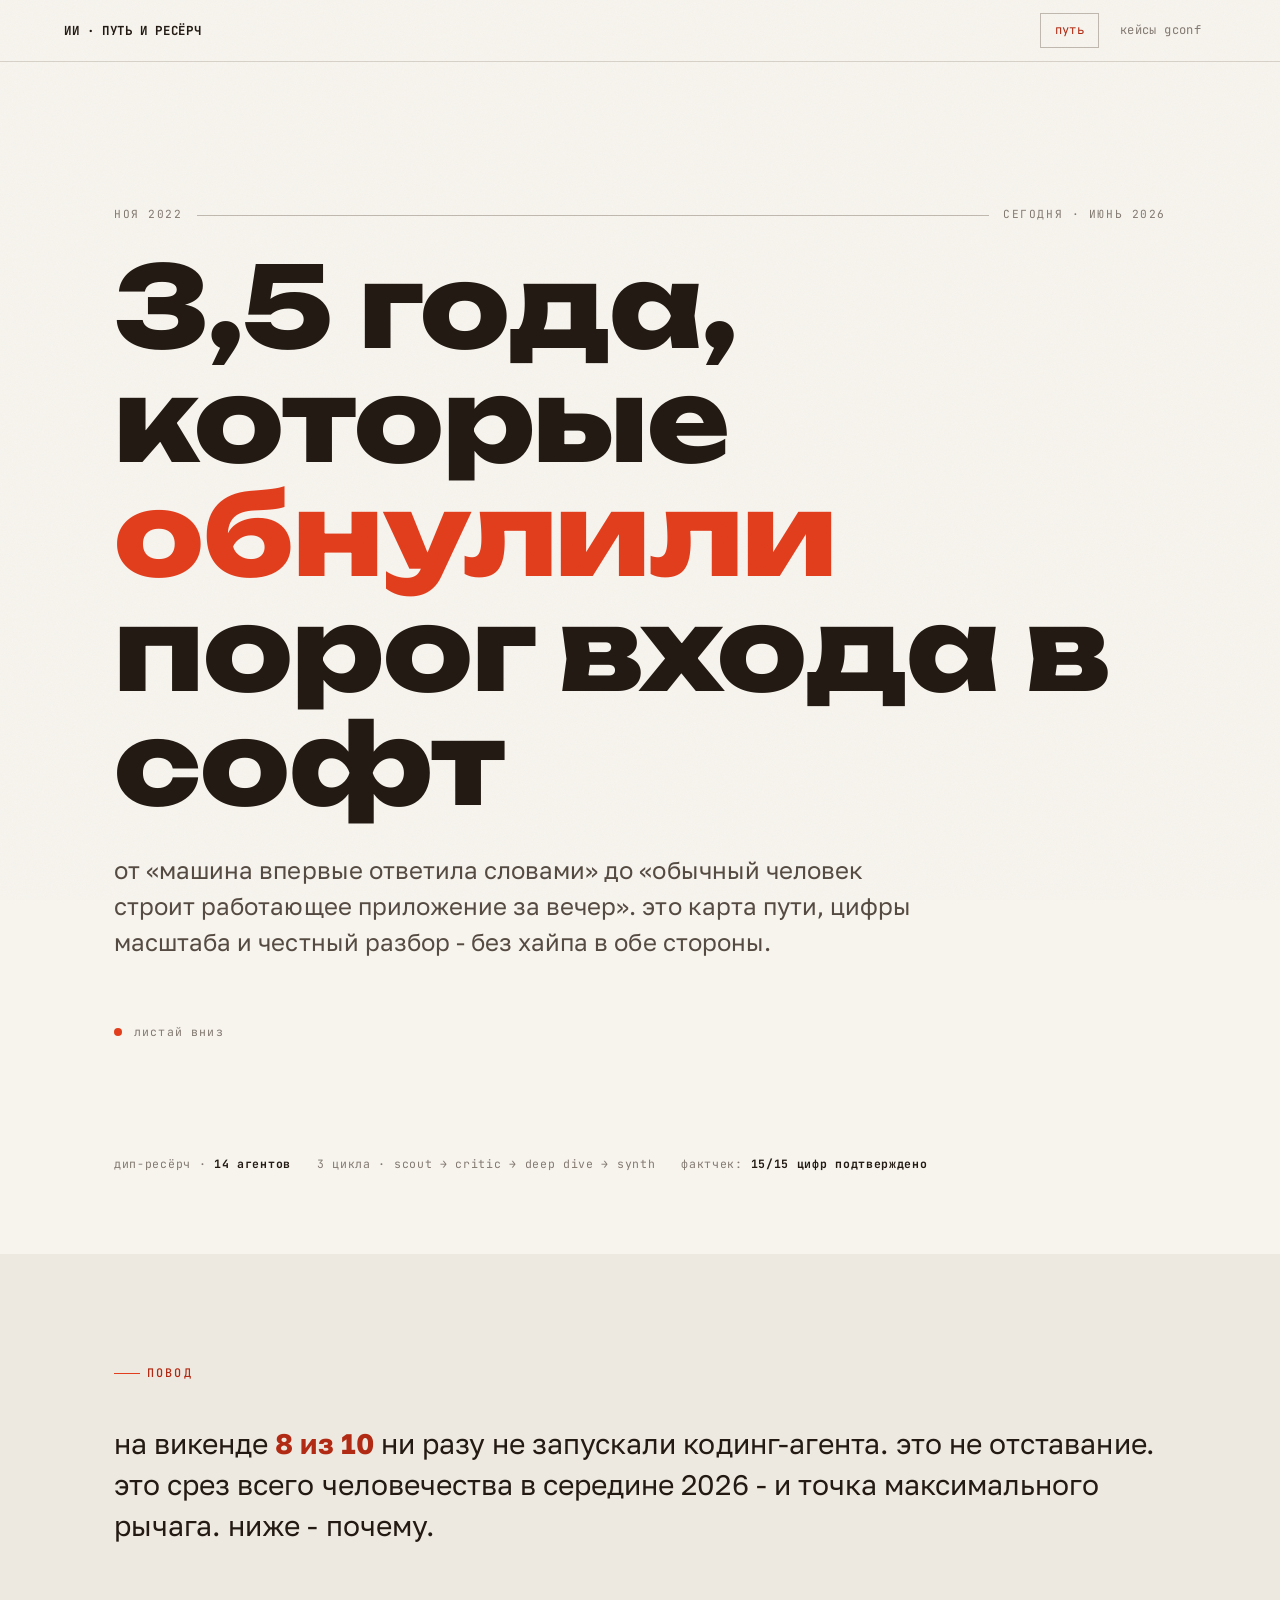
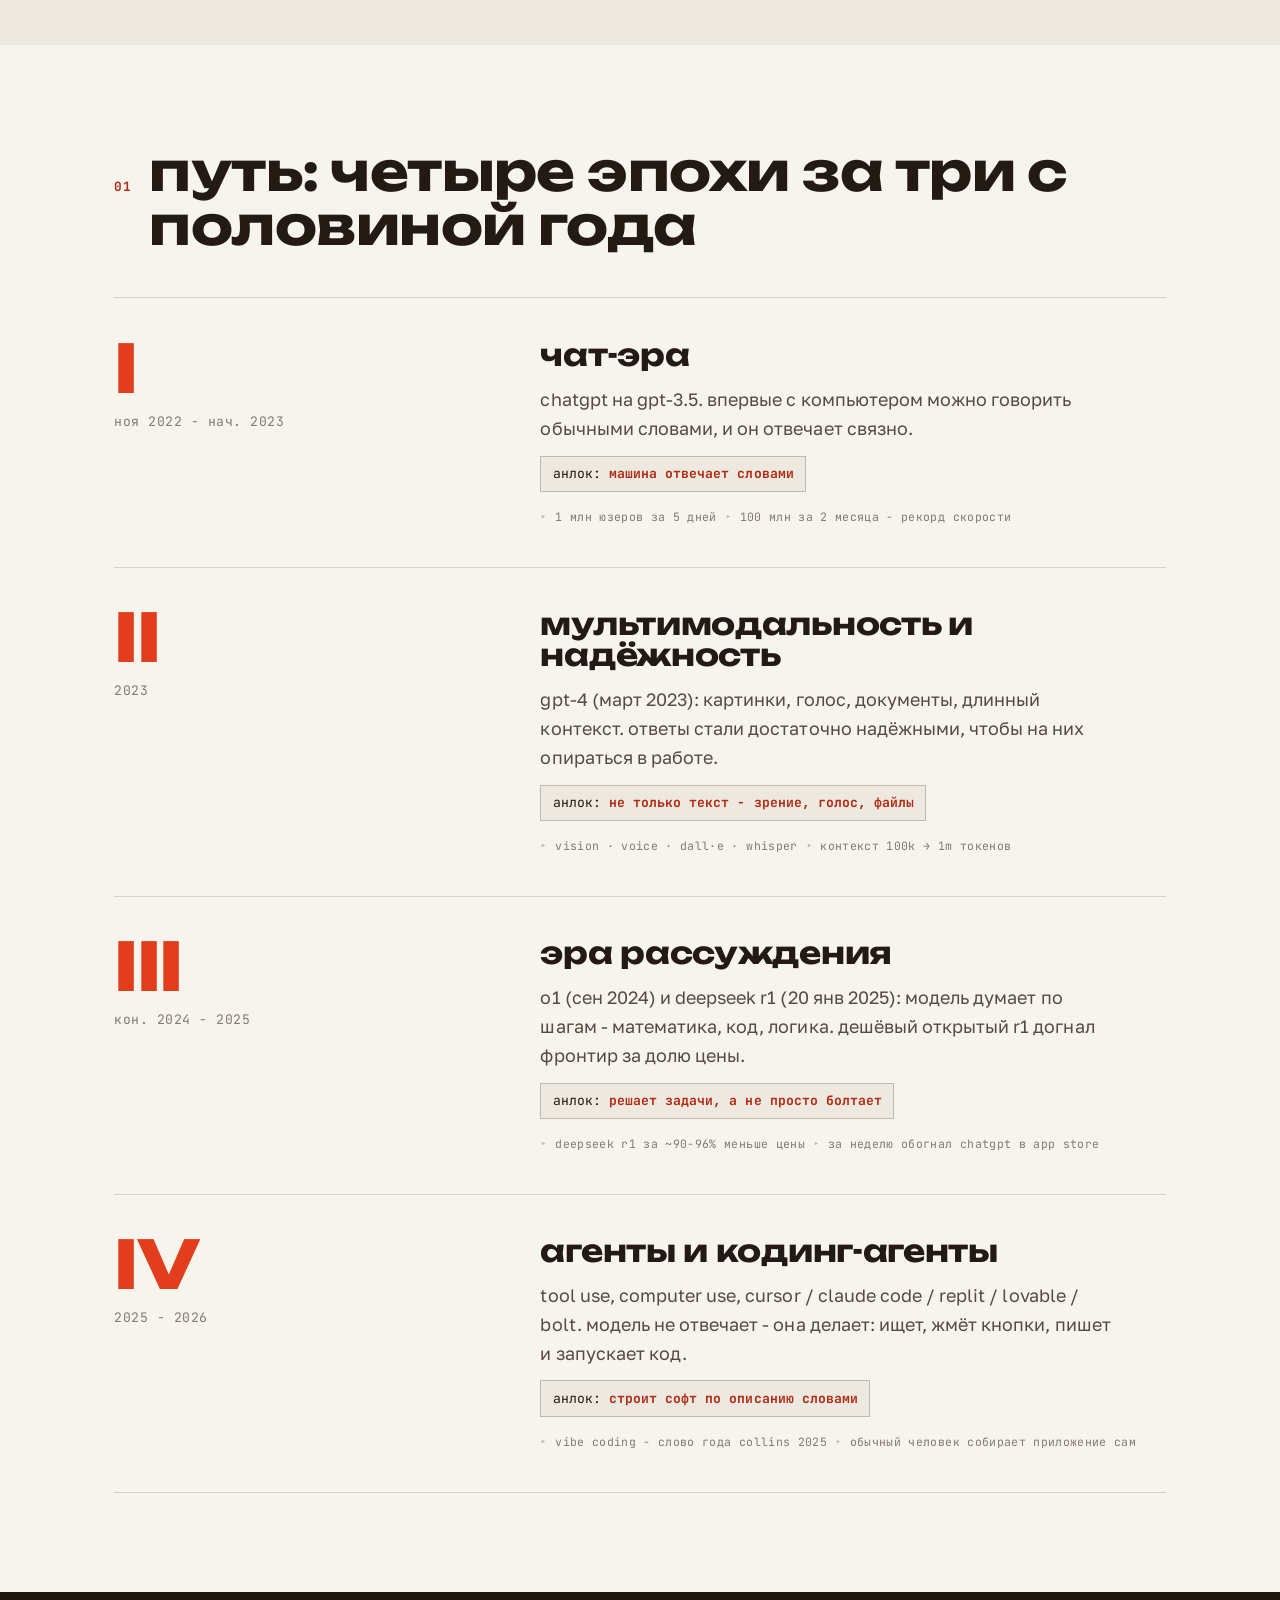
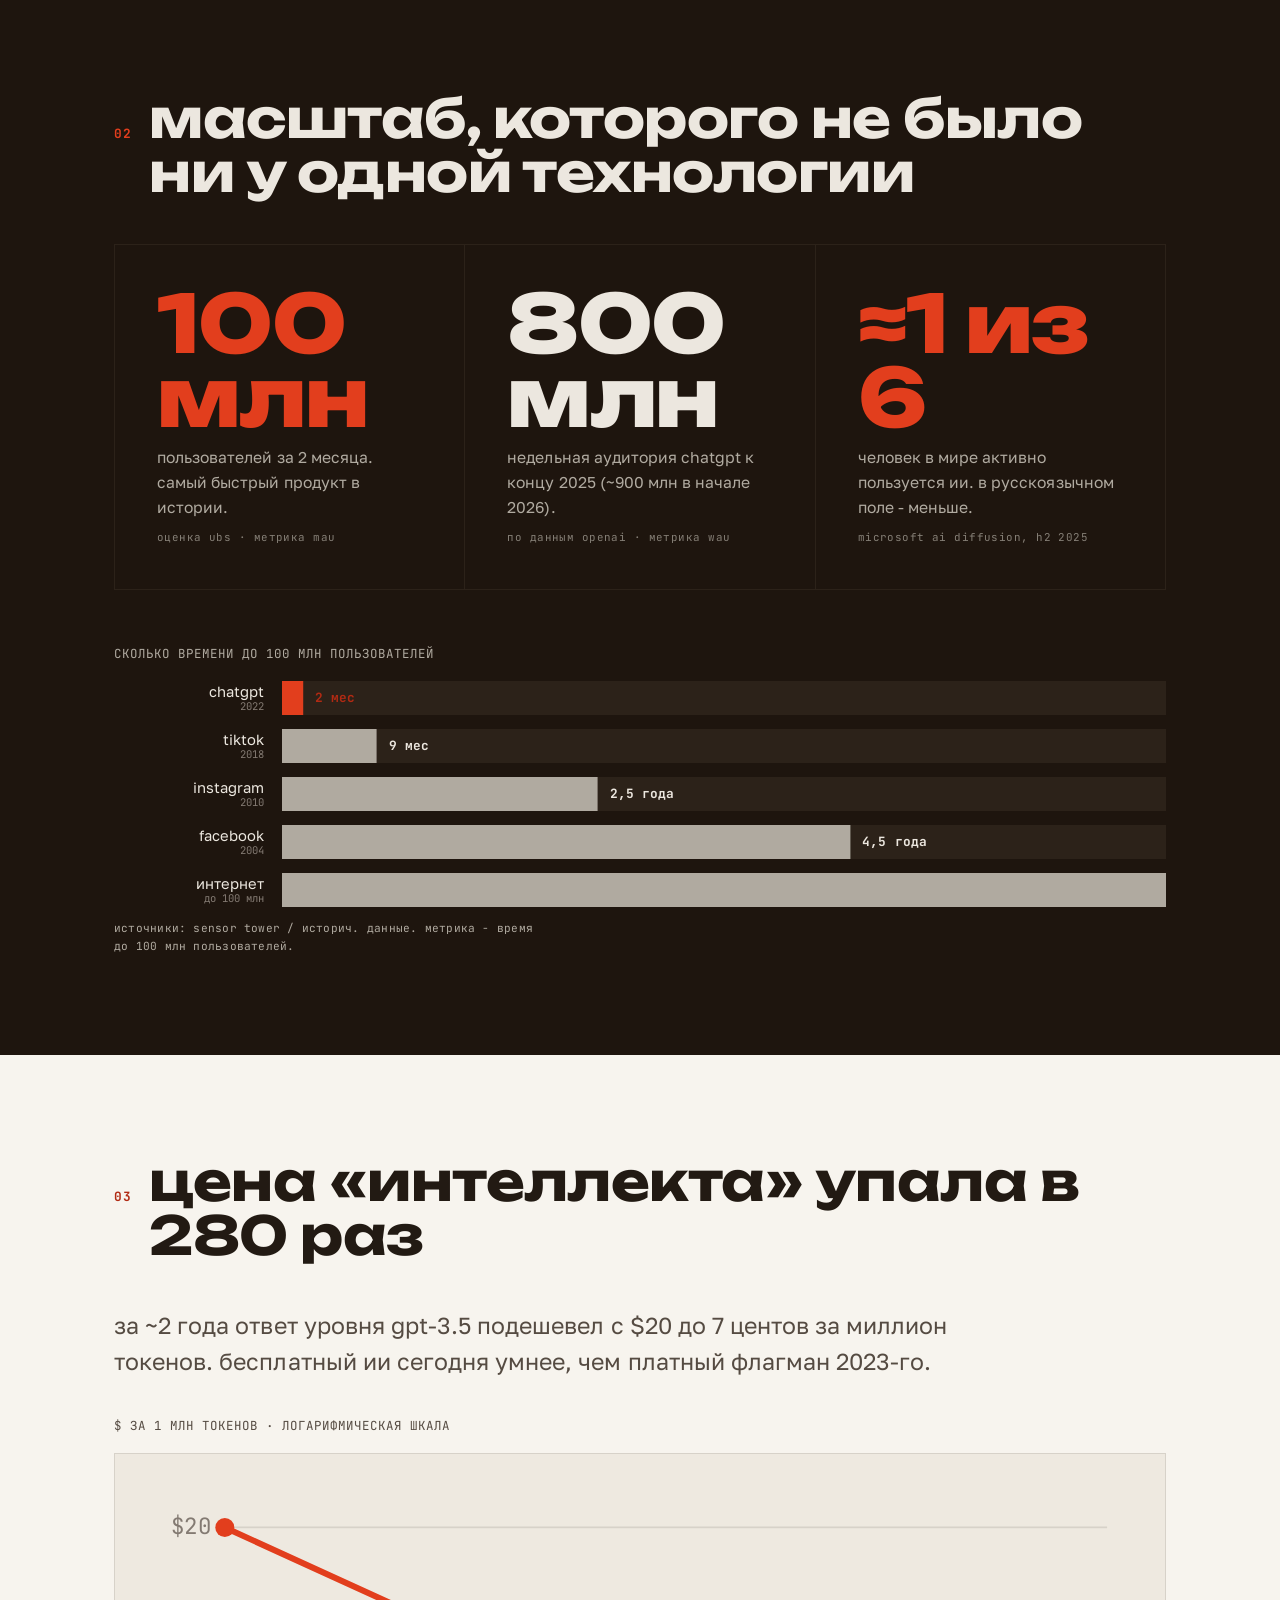
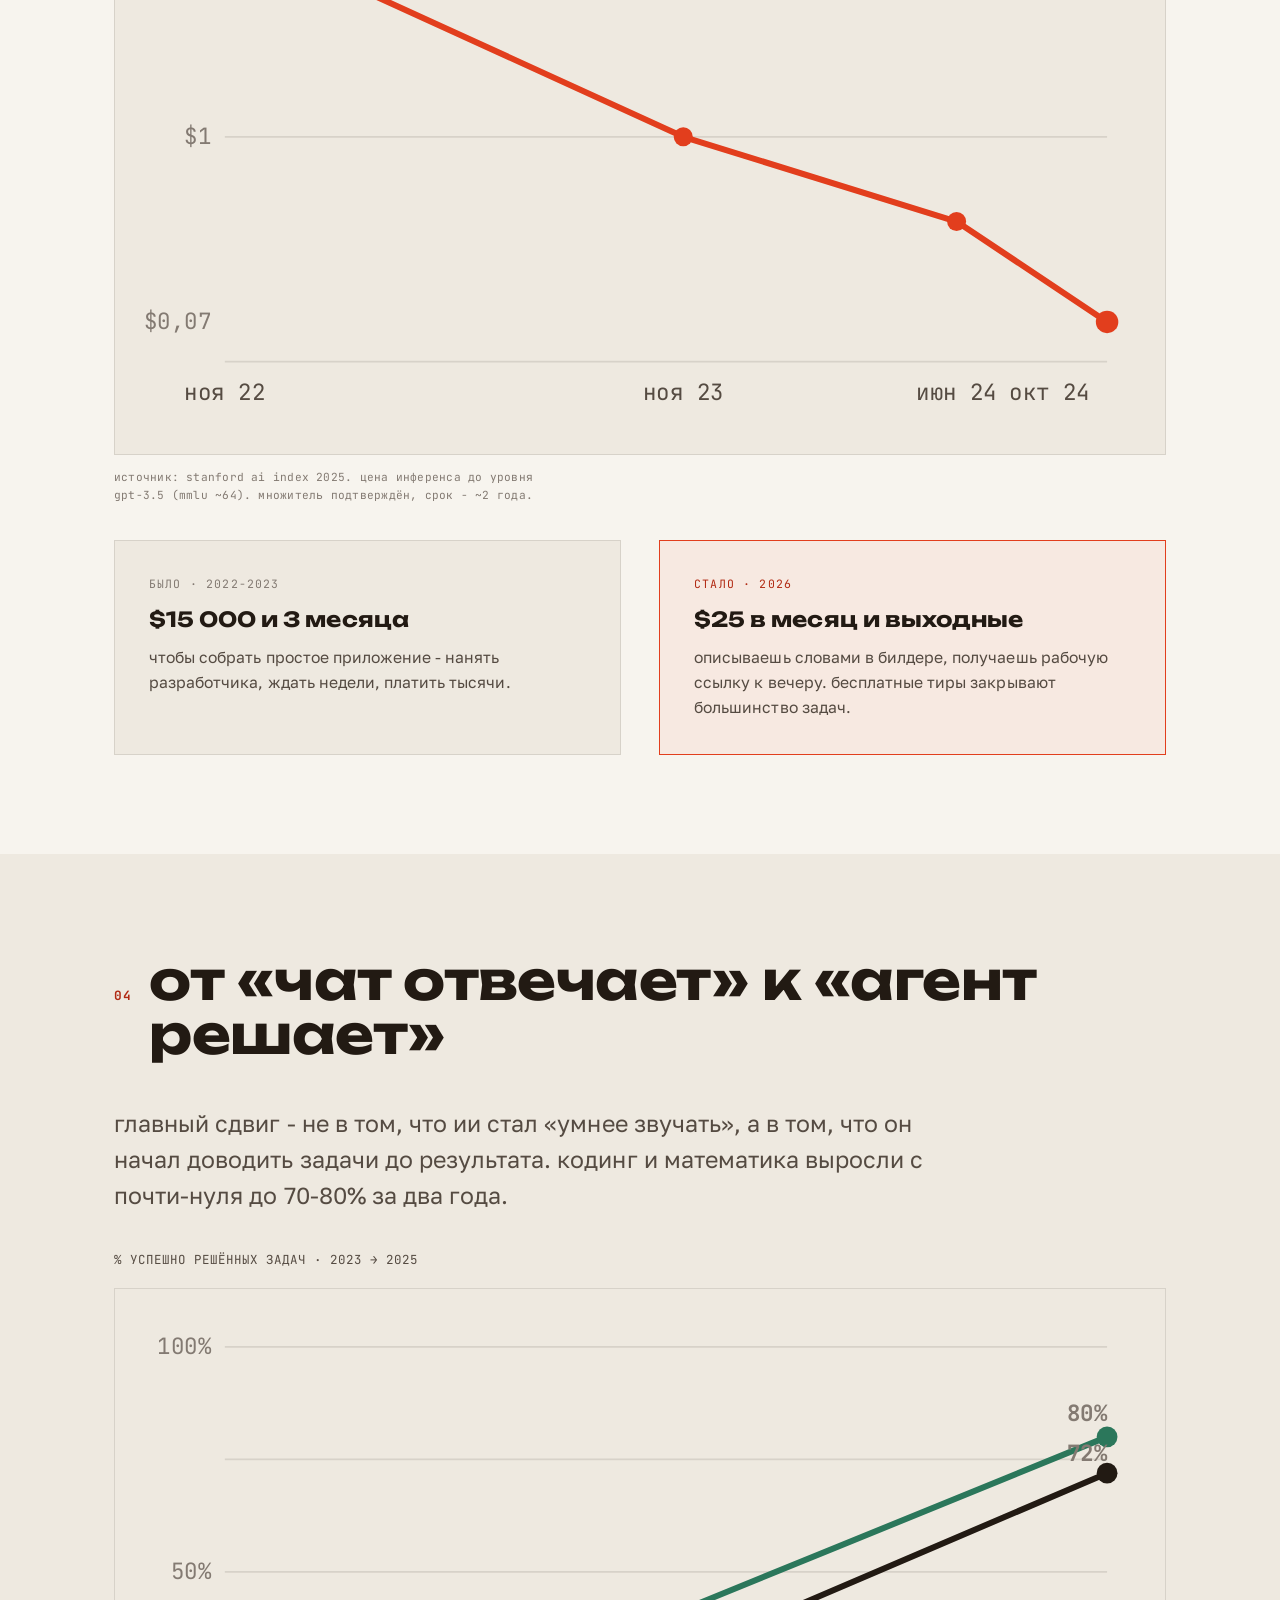
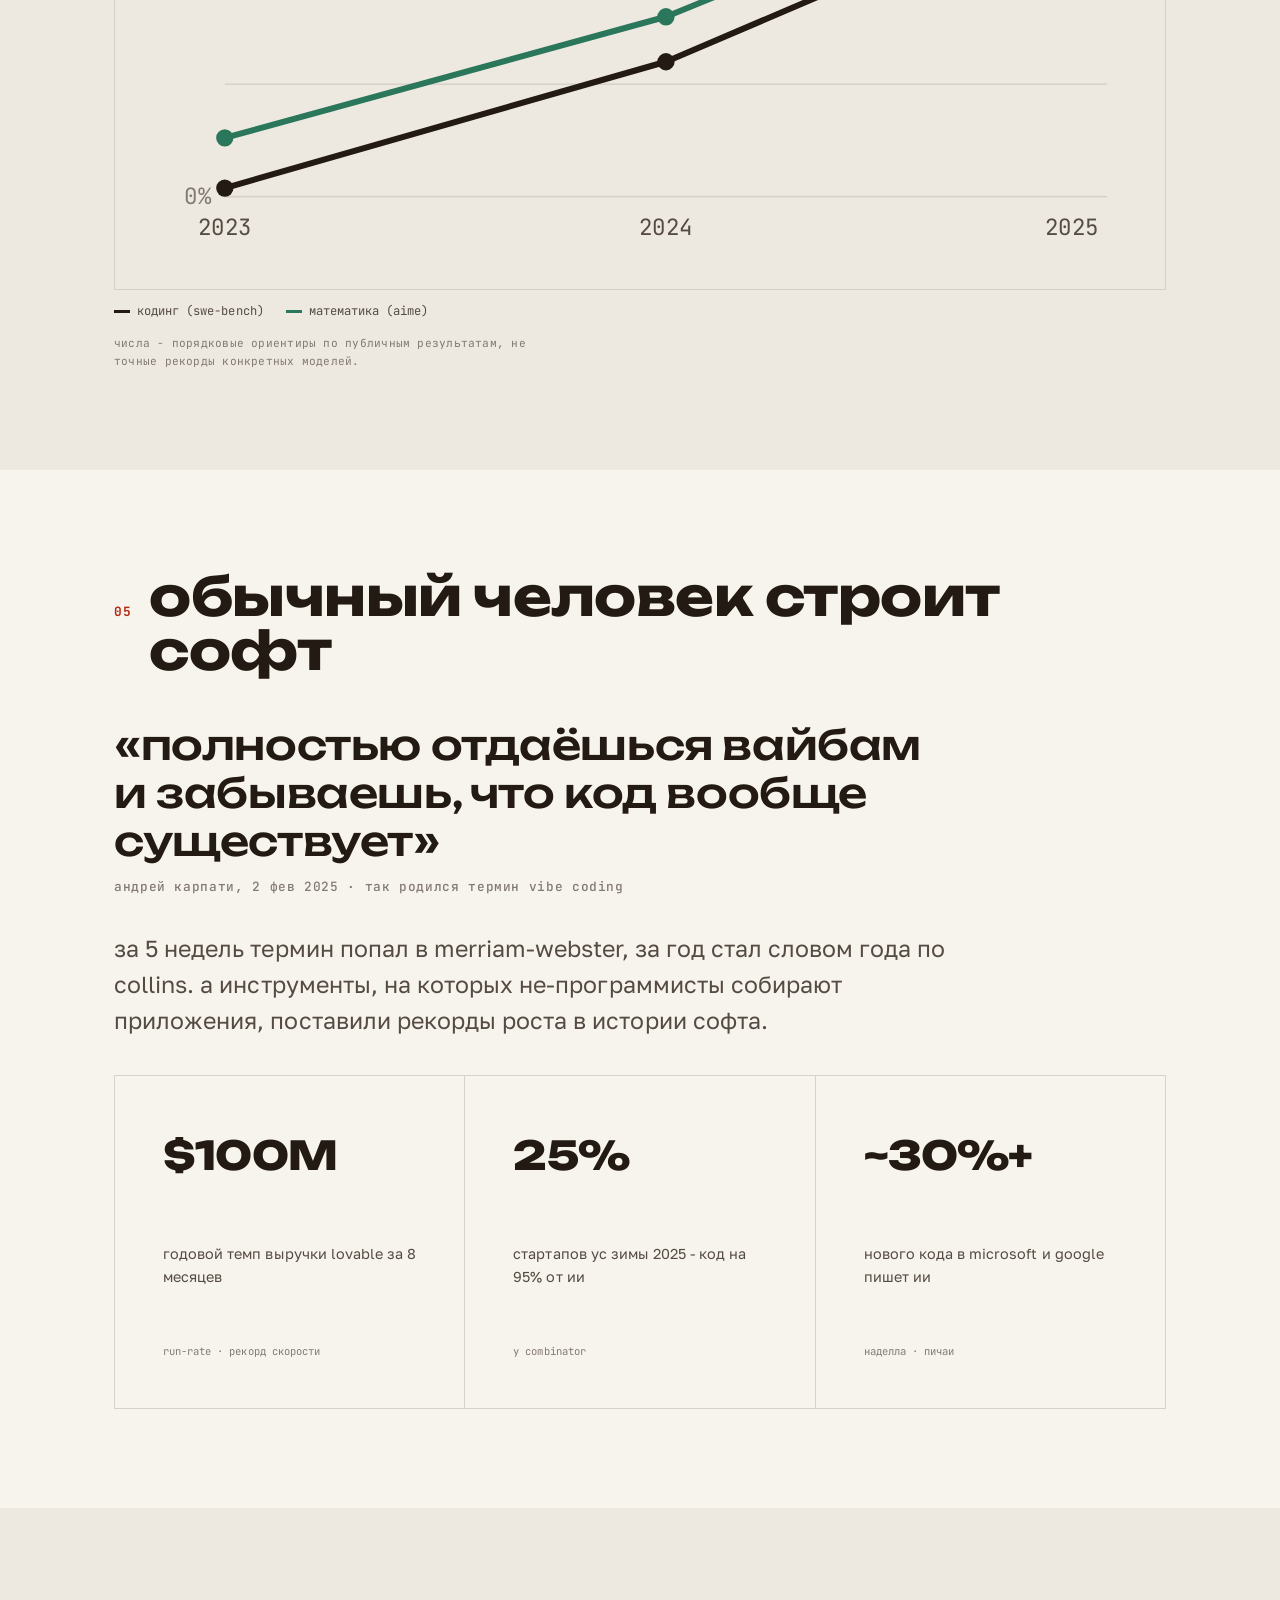
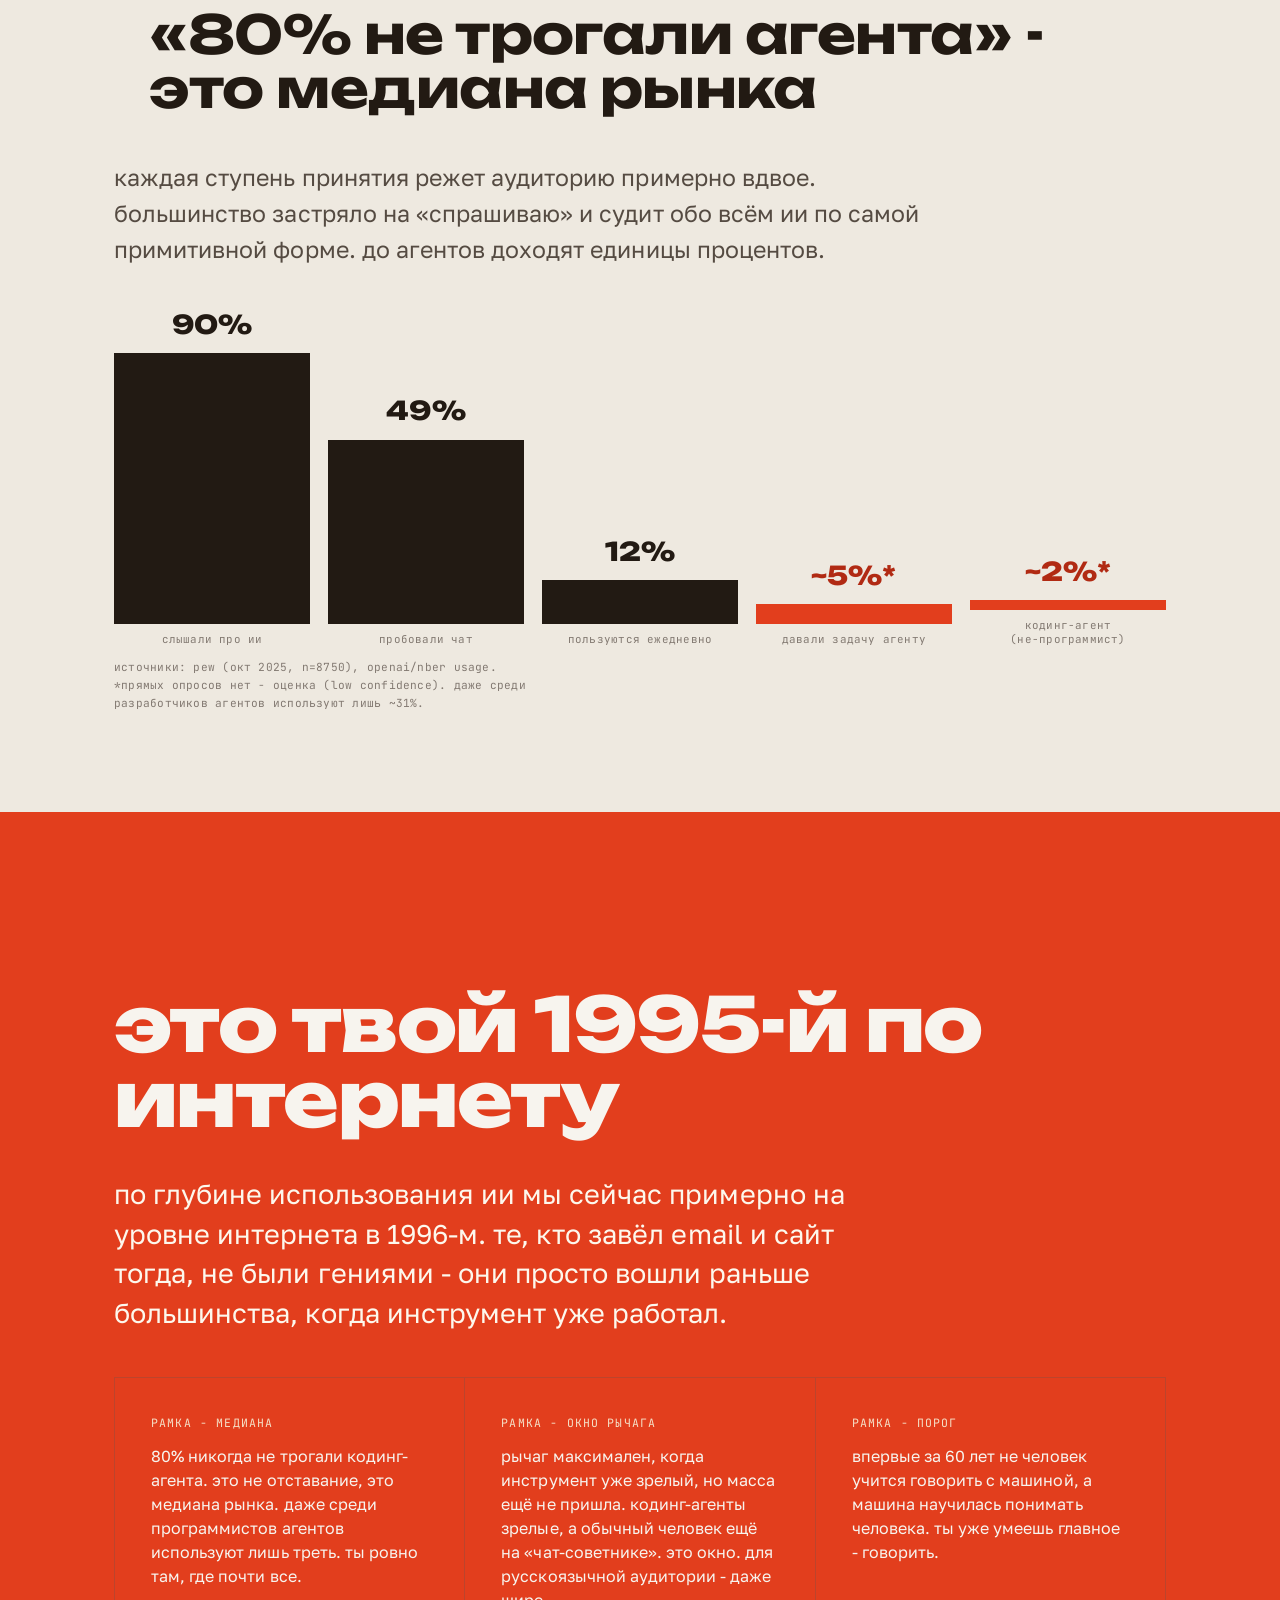
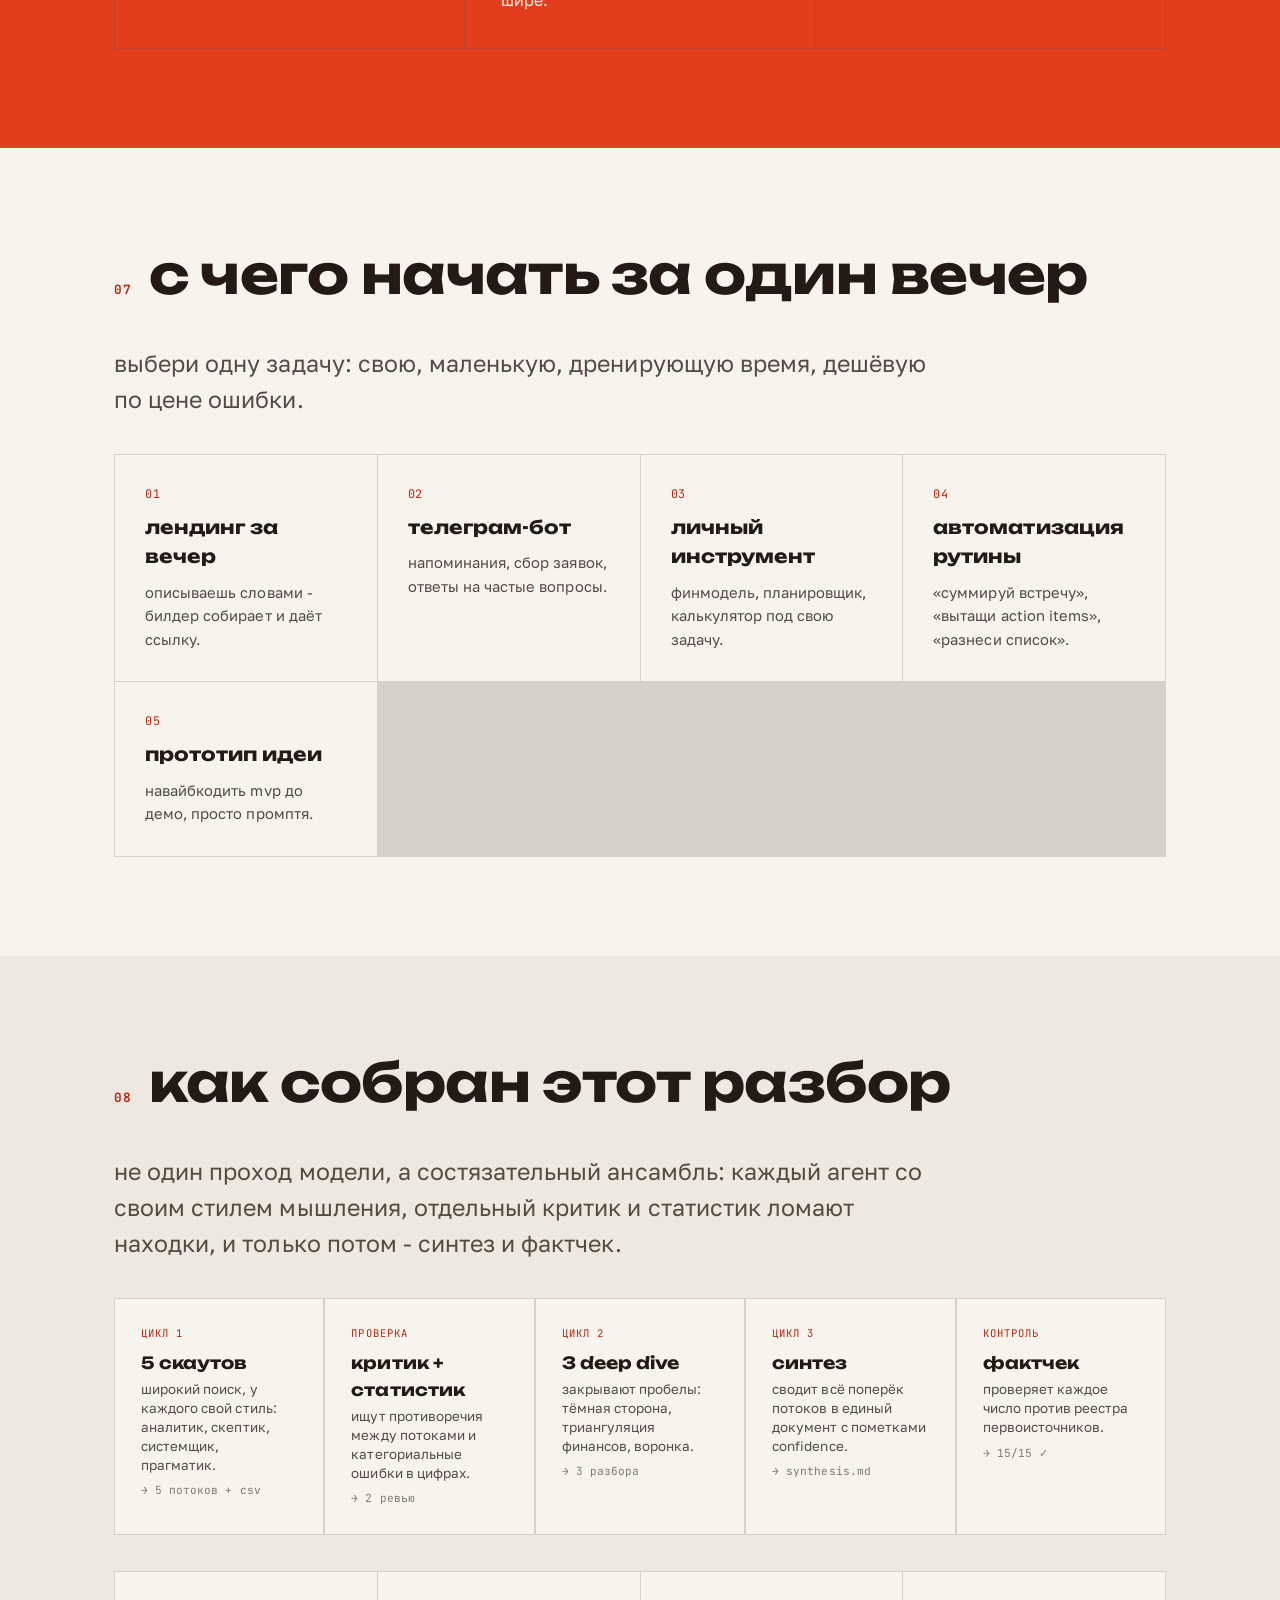
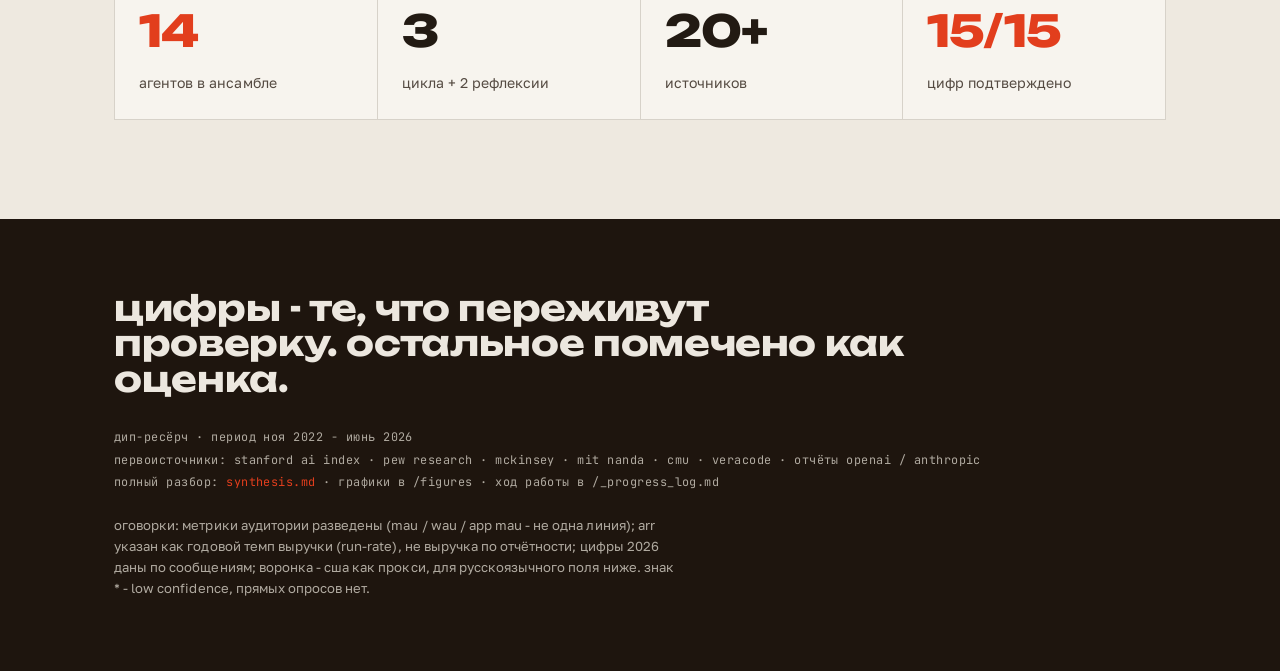
==== commit 8ae296a4: "site: external css, topnav, gconf cases page (scaffold) Co-Authored-By: Claude Opus 4.8 (1M context)" ====
--- a/index.html
+++ b/index.html
@@ -7,281 +7,16 @@
 <link rel="preconnect" href="https://fonts.googleapis.com">
 <link rel="preconnect" href="https://fonts.gstatic.com" crossorigin>
 <link href="https://fonts.googleapis.com/css2?family=Unbounded:wght@500;700;800&family=Golos+Text:wght@400;500;600;700&family=JetBrains+Mono:wght@400;500;700&display=swap" rel="stylesheet">
-<style>
-:root{
-  --paper: oklch(0.967 0.009 80);
-  --paper-2: oklch(0.935 0.013 78);
-  --ink: oklch(0.225 0.018 60);
-  --ink-soft: oklch(0.42 0.02 62);
-  --ink-faint: oklch(0.585 0.016 66);
-  --line: oklch(0.865 0.013 78);
-  --line-strong: oklch(0.79 0.015 76);
-  --ember: oklch(0.605 0.205 33);
-  --ember-deep: oklch(0.50 0.175 32);
-  --pine: oklch(0.515 0.088 165);
-  --band: oklch(0.205 0.02 62);
-  --band-2: oklch(0.26 0.022 60);
-  --on-band: oklch(0.93 0.012 82);
-  --on-band-soft: oklch(0.74 0.016 78);
-
-  --font-display: "Unbounded","Golos Text",system-ui,sans-serif;
-  --font-body: "Golos Text",system-ui,-apple-system,sans-serif;
-  --font-mono: "JetBrains Mono",ui-monospace,monospace;
-
-  --maxw: 1180px;
-  --ease: cubic-bezier(0.16,1,0.3,1);
-}
-
-*{box-sizing:border-box;margin:0;padding:0}
-html{scroll-behavior:smooth;-webkit-text-size-adjust:100%}
-body{
-  background:var(--paper);
-  color:var(--ink);
-  font-family:var(--font-body);
-  font-weight:400;
-  line-height:1.6;
-  font-size:clamp(1rem,0.94rem + 0.3vw,1.12rem);
-  letter-spacing:0.002em;
-  overflow-x:hidden;
-}
-::selection{background:var(--ember);color:var(--paper)}
-
-/* grain */
-body::before{
-  content:"";position:fixed;inset:0;z-index:9999;pointer-events:none;
-  opacity:0.04;mix-blend-mode:multiply;
-  background-image:url("data:image/svg+xml,%3Csvg xmlns='http://www.w3.org/2000/svg' width='180' height='180'%3E%3Cfilter id='n'%3E%3CfeTurbulence type='fractalNoise' baseFrequency='0.9' numOctaves='2'/%3E%3C/filter%3E%3Crect width='100%25' height='100%25' filter='url(%23n)'/%3E%3C/svg%3E");
-}
-
-.wrap{max-width:var(--maxw);margin-inline:auto;padding-inline:clamp(20px,5vw,64px)}
-.mono{font-family:var(--font-mono);font-weight:500;letter-spacing:0.04em}
-
-/* kicker / section number */
-.kicker{
-  font-family:var(--font-mono);font-size:0.74rem;font-weight:500;
-  letter-spacing:0.18em;text-transform:uppercase;color:var(--ember-deep);
-  display:inline-flex;align-items:center;gap:0.6em;
-}
-.kicker::before{content:"";width:26px;height:1px;background:var(--ember)}
-
-h1,h2,h3{font-family:var(--font-display);font-weight:700;line-height:1.02;letter-spacing:-0.01em}
-
-/* ---------- hero ---------- */
-.hero{position:relative;padding:clamp(90px,16vh,180px) 0 clamp(60px,9vh,110px)}
-.hero-grid{display:grid;grid-template-columns:1fr;gap:clamp(28px,5vw,60px)}
-.hero .axis{
-  font-family:var(--font-mono);font-size:0.7rem;letter-spacing:0.14em;
-  color:var(--ink-faint);text-transform:uppercase;
-  display:flex;align-items:center;gap:14px;flex-wrap:wrap;
-}
-.hero .axis .seg{flex:1;height:1px;background:var(--line-strong);min-width:40px}
-.hero h1{
-  font-size:clamp(2.6rem,2rem + 6.4vw,7rem);font-weight:800;
-  margin:0.22em 0 0.28em;max-width:16ch;
-}
-.hero h1 em{font-style:normal;color:var(--ember)}
-.hero .dek{
-  font-size:clamp(1.1rem,1rem + 0.7vw,1.5rem);max-width:54ch;
-  color:var(--ink-soft);line-height:1.5;
-}
-.provenance{
-  margin-top:clamp(34px,6vh,64px);display:flex;flex-wrap:wrap;gap:10px 26px;
-  font-family:var(--font-mono);font-size:0.72rem;letter-spacing:0.06em;color:var(--ink-faint);
-}
-.provenance b{color:var(--ink);font-weight:700}
-
-.scrollcue{margin-top:clamp(40px,7vh,80px);display:flex;align-items:center;gap:12px;color:var(--ink-faint);font-family:var(--font-mono);font-size:0.72rem;letter-spacing:0.1em}
-.scrollcue .dot{width:8px;height:8px;border-radius:50%;background:var(--ember);animation:pulse 1.8s var(--ease) infinite}
-@keyframes pulse{0%,100%{opacity:1;transform:scale(1)}50%{opacity:.35;transform:scale(.6)}}
-
-/* ---------- section scaffolding ---------- */
-section{padding:clamp(64px,11vh,140px) 0;position:relative}
-.sec-head{display:flex;gap:18px;align-items:baseline;margin-bottom:clamp(32px,5vh,60px)}
-.sec-no{font-family:var(--font-mono);font-size:0.8rem;font-weight:700;color:var(--ember-deep);letter-spacing:0.05em;padding-top:0.5em}
-.sec-head h2{font-size:clamp(1.8rem,1.4rem + 2.4vw,3.4rem);font-weight:700;max-width:20ch}
-.lead{font-size:clamp(1.12rem,1.02rem + 0.6vw,1.45rem);max-width:60ch;color:var(--ink-soft);line-height:1.55}
-.rule{height:1px;background:var(--line);border:0;margin:0}
-
-/* reveal */
-.r{opacity:0;transform:translateY(26px);transition:opacity .9s var(--ease),transform .9s var(--ease)}
-.r.in{opacity:1;transform:none}
-.r.d1{transition-delay:.08s}.r.d2{transition-delay:.16s}.r.d3{transition-delay:.24s}.r.d4{transition-delay:.32s}
-
-/* ---------- prologue ---------- */
-.prologue{background:var(--paper-2)}
-.prologue .lead{max-width:64ch;font-size:clamp(1.2rem,1.05rem + 0.9vw,1.8rem);color:var(--ink);line-height:1.45}
-.prologue .lead strong{color:var(--ember-deep);font-weight:700}
-
-/* ---------- timeline / epochs ---------- */
-.epochs{display:grid;gap:0}
-.epoch{
-  display:grid;grid-template-columns:minmax(120px,0.6fr) 1fr;gap:clamp(20px,4vw,56px);
-  padding:clamp(28px,4.5vh,52px) 0;border-top:1px solid var(--line);align-items:start;
-}
-.epoch:last-child{border-bottom:1px solid var(--line)}
-.epoch .when{font-family:var(--font-mono);font-size:0.82rem;color:var(--ink-faint);letter-spacing:0.04em}
-.epoch .when .big{display:block;font-family:var(--font-display);font-weight:800;font-size:clamp(2.4rem,1.6rem + 3.2vw,4.4rem);color:var(--ember);line-height:0.9;margin-bottom:0.18em;letter-spacing:-0.02em}
-.epoch h3{font-size:clamp(1.3rem,1.1rem + 1vw,2rem);font-weight:700;margin-bottom:0.5em}
-.epoch p{color:var(--ink-soft);max-width:52ch}
-.epoch .unlock{margin-top:1em;font-family:var(--font-mono);font-size:0.82rem;color:var(--ink);background:var(--paper-2);display:inline-block;padding:0.5em 0.85em;border:1px solid var(--line-strong)}
-.epoch .unlock b{color:var(--ember-deep)}
-.epoch .marks{margin-top:0.9em;display:flex;flex-wrap:wrap;gap:8px}
-.epoch .marks span{font-family:var(--font-mono);font-size:0.72rem;color:var(--ink-faint);letter-spacing:0.03em}
-.epoch .marks span::before{content:"▸ ";color:var(--line-strong)}
-
-/* ---------- stat band ---------- */
-.statband{background:var(--band);color:var(--on-band)}
-.statband .grid{display:grid;grid-template-columns:repeat(auto-fit,minmax(220px,1fr));gap:1px;background:var(--band-2);border:1px solid var(--band-2)}
-.statcell{background:var(--band);padding:clamp(24px,4vw,42px)}
-.statcell .num{font-family:var(--font-display);font-weight:800;font-size:clamp(2.6rem,1.8rem + 4vw,5rem);line-height:0.92;letter-spacing:-0.02em}
-.statcell .num.ember{color:var(--ember)}
-.statcell .num.warm{color:var(--on-band)}
-.statcell .cap{margin-top:0.7em;color:var(--on-band-soft);font-size:0.98rem;max-width:30ch}
-.statcell .src{margin-top:0.8em;font-family:var(--font-mono);font-size:0.68rem;letter-spacing:0.04em;color:oklch(0.6 0.015 78)}
-
-/* ---------- charts ---------- */
-.chartwrap{margin-top:clamp(28px,4vh,48px)}
-.chart-title{font-family:var(--font-mono);font-size:0.78rem;letter-spacing:0.08em;text-transform:uppercase;color:var(--ink-soft);margin-bottom:1.4em}
-.chart-note{margin-top:1.2em;font-family:var(--font-mono);font-size:0.7rem;color:var(--ink-faint);letter-spacing:0.02em;max-width:62ch}
-
-/* horizontal bars (time to 100M) */
-.hbars{display:grid;gap:14px}
-.hbar{display:grid;grid-template-columns:minmax(150px,auto) 1fr;gap:18px;align-items:center}
-.hbar .lab{font-size:0.92rem;color:var(--ink);text-align:right;line-height:1.2}
-.hbar .lab small{display:block;font-family:var(--font-mono);font-size:0.66rem;color:var(--ink-faint)}
-.hbar .track{position:relative;height:34px;background:var(--paper-2);overflow:hidden}
-.hbar .fill{position:absolute;top:0;bottom:0;left:0;width:100%;background:var(--ink);transform:scaleX(0);transform-origin:left;transition:transform 1.1s var(--ease)}
-.hbar.hi .fill{background:var(--ember)}
-.hbar.in .fill{transform:scaleX(var(--w))}
-.hbar .val{position:absolute;top:50%;transform:translateY(-50%);left:calc(var(--wp) + 12px);font-family:var(--font-mono);font-size:0.8rem;font-weight:700;color:var(--ink);white-space:nowrap;opacity:0;transition:opacity .5s var(--ease) .5s}
-.hbar.in .val{opacity:1}
-.hbar.hi .val{color:var(--ember-deep)}
-
-/* svg chart shells */
-.svgchart{width:100%;height:auto;display:block;background:var(--paper-2);border:1px solid var(--line);padding:6px}
-.svgchart text{font-family:var(--font-mono);fill:var(--ink-faint);font-size:13px;letter-spacing:0.02em}
-.svgchart .axislab{fill:var(--ink-soft);font-size:13px}
-.svgchart .grid{stroke:var(--line);stroke-width:1}
-.path-line{fill:none;stroke-width:3.5;stroke-linejoin:round;stroke-linecap:round}
-.dash{stroke-dasharray:var(--len);stroke-dashoffset:var(--len);transition:stroke-dashoffset 1.6s var(--ease)}
-.in .dash{stroke-dashoffset:0}
-.dot{opacity:0;transition:opacity .4s var(--ease)}
-.in .dot{opacity:1}
-.ptlab{opacity:0;transition:opacity .5s var(--ease)}
-.in .ptlab{opacity:1}
-.legend{display:flex;gap:22px;flex-wrap:wrap;margin-top:1em;font-family:var(--font-mono);font-size:0.76rem;color:var(--ink-soft)}
-.legend i{display:inline-block;width:16px;height:3px;margin-right:7px;vertical-align:middle}
-
-/* two-col explainer */
-.duo{display:grid;grid-template-columns:1fr 1fr;gap:clamp(20px,3vw,40px);margin-top:clamp(28px,4vh,44px)}
-.duo .box{padding:clamp(22px,3vw,34px);background:var(--paper-2);border:1px solid var(--line)}
-.duo .box.now{border-color:var(--ember);background:oklch(0.605 0.205 33 / 0.06)}
-.duo .box .tag{font-family:var(--font-mono);font-size:0.72rem;letter-spacing:0.1em;text-transform:uppercase;color:var(--ink-faint);margin-bottom:0.8em}
-.duo .box.now .tag{color:var(--ember-deep)}
-.duo .box h4{font-family:var(--font-display);font-weight:700;font-size:1.3rem;margin-bottom:0.4em}
-.duo .box p{color:var(--ink-soft);font-size:0.98rem}
-
-/* vibe coding */
-.quote{font-family:var(--font-display);font-weight:500;font-size:clamp(1.4rem,1.1rem + 1.8vw,2.6rem);line-height:1.18;max-width:22ch;letter-spacing:-0.01em}
-.quote .by{display:block;font-family:var(--font-mono);font-size:0.8rem;font-weight:500;letter-spacing:0.05em;color:var(--ink-faint);margin-top:1em;text-transform:none}
-.growth{display:grid;grid-template-columns:repeat(auto-fit,minmax(160px,1fr));gap:1px;background:var(--line);border:1px solid var(--line);margin-top:clamp(28px,4vh,44px)}
-.growth div{background:var(--paper);padding:24px}
-.growth .g-num{font-family:var(--font-display);font-weight:800;font-size:clamp(1.6rem,1.2rem + 1.6vw,2.6rem);color:var(--ink);letter-spacing:-0.02em}
-.growth .g-lab{margin-top:0.5em;font-size:0.9rem;color:var(--ink-soft)}
-.growth .g-src{margin-top:0.6em;font-family:var(--font-mono);font-size:0.66rem;color:var(--ink-faint)}
-
-/* funnel */
-.funnel{display:grid;grid-template-columns:repeat(5,1fr);gap:clamp(8px,1.4vw,18px);align-items:end;height:clamp(240px,38vh,360px);margin-top:clamp(28px,4vh,44px)}
-.fcol{display:flex;flex-direction:column;justify-content:flex-end;height:100%;text-align:center}
-.fcol .bar{background:var(--ink);transform:scaleY(0);transform-origin:bottom;transition:transform 1s var(--ease)}
-.fcol.hi .bar{background:var(--ember)}
-.funnel.in .fcol .bar{transform:scaleY(1)}
-.fcol .fval{font-family:var(--font-display);font-weight:800;font-size:clamp(1.1rem,0.9rem + 0.9vw,1.7rem);margin-bottom:0.3em;color:var(--ink)}
-.fcol.hi .fval{color:var(--ember-deep)}
-.fcol .flab{margin-top:0.7em;font-family:var(--font-mono);font-size:0.68rem;line-height:1.3;color:var(--ink-faint);letter-spacing:0.02em}
-.f1{--d:.0s}.f2{--d:.12s}.f3{--d:.24s}.f4{--d:.36s}.f5{--d:.48s}
-.funnel.in .fcol .bar{transition-delay:var(--d)}
-
-/* honest dark section */
-.honest{background:var(--band);color:var(--on-band)}
-.honest .sec-no{color:var(--ember)}
-.honest .sec-head h2{color:var(--on-band)}
-.honest .lead{color:var(--on-band-soft)}
-.honest .rule{background:var(--band-2)}
-.honest-grid{display:grid;grid-template-columns:repeat(auto-fit,minmax(260px,1fr));gap:clamp(18px,2.6vw,32px);margin-top:clamp(30px,5vh,56px)}
-.hcard{padding:clamp(22px,3vw,32px);border:1px solid var(--band-2);background:var(--band-2)}
-.hcard .hn{font-family:var(--font-display);font-weight:800;font-size:clamp(1.9rem,1.4rem + 2vw,3rem);color:var(--ember);letter-spacing:-0.02em;line-height:1}
-.hcard h4{font-family:var(--font-body);font-weight:700;font-size:1.05rem;margin:0.6em 0 0.3em;color:var(--on-band)}
-.hcard p{color:var(--on-band-soft);font-size:0.94rem}
-.bridge{margin-top:clamp(36px,6vh,64px);padding:clamp(28px,4vw,48px);border:1px solid var(--ember);background:oklch(0.605 0.205 33 / 0.08)}
-.bridge p{font-family:var(--font-display);font-weight:500;font-size:clamp(1.2rem,1rem + 1vw,1.8rem);line-height:1.3;max-width:32ch;color:var(--on-band)}
-.bridge .src{margin-top:1em;font-family:var(--font-mono);font-size:0.72rem;color:var(--on-band-soft);letter-spacing:0.04em}
-
-/* not late */
-.notlate{background:var(--ember);color:var(--paper)}
-.notlate .kicker{color:oklch(0.96 0.02 80)}
-.notlate .kicker::before{background:var(--paper)}
-.notlate h2{font-family:var(--font-display);font-weight:800;font-size:clamp(2.2rem,1.5rem + 4vw,5.2rem);line-height:1.0;letter-spacing:-0.02em;max-width:16ch;margin-bottom:0.5em}
-.notlate .big-state{font-size:clamp(1.2rem,1rem + 1vw,1.7rem);max-width:46ch;line-height:1.45;color:oklch(0.98 0.015 85)}
-.frames{display:grid;grid-template-columns:repeat(auto-fit,minmax(250px,1fr));gap:1px;background:oklch(0.55 0.16 33);border:1px solid oklch(0.55 0.16 33);margin-top:clamp(34px,5vh,60px)}
-.frame{background:var(--ember);padding:clamp(24px,3vw,36px)}
-.frame .ft{font-family:var(--font-mono);font-size:0.72rem;letter-spacing:0.1em;text-transform:uppercase;color:oklch(0.92 0.04 75);margin-bottom:1em}
-.frame p{color:var(--paper);font-size:1rem;line-height:1.5}
-
-/* usecases */
-.usecases .lead{margin-bottom:clamp(28px,4vh,44px)}
-.uc-list{display:grid;grid-template-columns:repeat(auto-fit,minmax(260px,1fr));gap:1px;background:var(--line);border:1px solid var(--line)}
-.uc{background:var(--paper);padding:clamp(22px,3vw,30px);display:flex;flex-direction:column;gap:0.5em}
-.uc .uci{font-family:var(--font-mono);font-size:0.74rem;color:var(--ember-deep);letter-spacing:0.06em}
-.uc h4{font-family:var(--font-display);font-weight:700;font-size:1.15rem}
-.uc p{color:var(--ink-soft);font-size:0.92rem}
-.entry{margin-top:clamp(26px,4vh,40px);padding:clamp(22px,3vw,32px);border:1px solid var(--line-strong);background:var(--paper-2);font-size:0.98rem;color:var(--ink-soft)}
-.entry b{color:var(--ink)}
-
-/* methodology */
-.method{background:var(--paper-2)}
-.pipeline{display:flex;flex-wrap:wrap;align-items:stretch;gap:0;margin-top:clamp(30px,4vh,48px)}
-.stage{flex:1 1 150px;min-width:140px;padding:clamp(18px,2.4vw,26px);background:var(--paper);border:1px solid var(--line);position:relative}
-.stage + .stage{border-left:1px solid var(--line)}
-.stage .sn{font-family:var(--font-mono);font-size:0.66rem;letter-spacing:0.1em;color:var(--ember-deep);text-transform:uppercase}
-.stage .st{font-family:var(--font-display);font-weight:700;font-size:1.05rem;margin:0.5em 0 0.2em}
-.stage .sd{font-size:0.84rem;color:var(--ink-soft);line-height:1.4}
-.stage .sc{margin-top:0.7em;font-family:var(--font-mono);font-size:0.7rem;color:var(--ink-faint)}
-.method-stats{display:grid;grid-template-columns:repeat(auto-fit,minmax(150px,1fr));gap:1px;background:var(--line);border:1px solid var(--line);margin-top:clamp(30px,4vh,48px)}
-.ms{background:var(--paper);padding:24px}
-.ms .v{font-family:var(--font-display);font-weight:800;font-size:clamp(1.8rem,1.3rem + 1.8vw,2.8rem);color:var(--ink);letter-spacing:-0.02em}
-.ms .v.ember{color:var(--ember)}
-.ms .l{margin-top:0.4em;font-size:0.88rem;color:var(--ink-soft)}
-
-/* footer */
-footer{background:var(--band);color:var(--on-band-soft);padding:clamp(50px,8vh,90px) 0}
-footer h3{font-family:var(--font-display);font-weight:700;color:var(--on-band);font-size:clamp(1.4rem,1.1rem + 1.4vw,2.2rem);max-width:24ch;margin-bottom:0.8em}
-footer .meta{font-family:var(--font-mono);font-size:0.74rem;letter-spacing:0.04em;line-height:1.9}
-footer .disc{margin-top:1.6em;font-size:0.82rem;max-width:70ch;color:var(--on-band-soft);line-height:1.6}
-footer a{color:var(--ember);text-decoration:none}
-
-/* responsive */
-@media (max-width:720px){
-  .epoch{grid-template-columns:1fr;gap:14px}
-  .duo{grid-template-columns:1fr}
-  .funnel{height:clamp(200px,34vh,300px)}
-  .fcol .flab{font-size:0.6rem}
-  .sec-head{flex-direction:column;gap:6px}
-  .hbar{grid-template-columns:1fr;gap:6px}
-  .hbar .lab{text-align:left}
-  .stage + .stage{border-left:1px solid var(--line)}
-}
-@media (prefers-reduced-motion:reduce){
-  *{animation:none!important;transition:none!important}
-  .r{opacity:1;transform:none}
-  .hbar .fill{transform:scaleX(var(--w))}
-  .fcol .bar{transform:scaleY(1)}
-  .dash{stroke-dashoffset:0}
-  .dot,.ptlab,.hbar .val{opacity:1}
-}
-</style>
+<link rel="stylesheet" href="style.css">
 </head>
 <body>
+<nav class="topnav">
+  <a class="brand" href="index.html">ии · путь и ресёрч</a>
+  <div class="navlinks">
+    <a href="index.html" class="active">путь</a>
+    <a href="cases.html">кейсы gconf</a>
+  </div>
+</nav>
 
 <!-- ============ HERO ============ -->
 <header class="hero">
--- a/style.css
+++ b/style.css
@@ -0,0 +1,311 @@
+:root{
+  --paper: oklch(0.967 0.009 80);
+  --paper-2: oklch(0.935 0.013 78);
+  --ink: oklch(0.225 0.018 60);
+  --ink-soft: oklch(0.42 0.02 62);
+  --ink-faint: oklch(0.585 0.016 66);
+  --line: oklch(0.865 0.013 78);
+  --line-strong: oklch(0.79 0.015 76);
+  --ember: oklch(0.605 0.205 33);
+  --ember-deep: oklch(0.50 0.175 32);
+  --pine: oklch(0.515 0.088 165);
+  --band: oklch(0.205 0.02 62);
+  --band-2: oklch(0.26 0.022 60);
+  --on-band: oklch(0.93 0.012 82);
+  --on-band-soft: oklch(0.74 0.016 78);
+
+  --font-display: "Unbounded","Golos Text",system-ui,sans-serif;
+  --font-body: "Golos Text",system-ui,-apple-system,sans-serif;
+  --font-mono: "JetBrains Mono",ui-monospace,monospace;
+
+  --maxw: 1180px;
+  --ease: cubic-bezier(0.16,1,0.3,1);
+}
+
+*{box-sizing:border-box;margin:0;padding:0}
+html{scroll-behavior:smooth;-webkit-text-size-adjust:100%}
+body{
+  background:var(--paper);
+  color:var(--ink);
+  font-family:var(--font-body);
+  font-weight:400;
+  line-height:1.6;
+  font-size:clamp(1rem,0.94rem + 0.3vw,1.12rem);
+  letter-spacing:0.002em;
+  overflow-x:hidden;
+}
+::selection{background:var(--ember);color:var(--paper)}
+
+/* grain */
+body::before{
+  content:"";position:fixed;inset:0;z-index:9999;pointer-events:none;
+  opacity:0.04;mix-blend-mode:multiply;
+  background-image:url("data:image/svg+xml,%3Csvg xmlns='http://www.w3.org/2000/svg' width='180' height='180'%3E%3Cfilter id='n'%3E%3CfeTurbulence type='fractalNoise' baseFrequency='0.9' numOctaves='2'/%3E%3C/filter%3E%3Crect width='100%25' height='100%25' filter='url(%23n)'/%3E%3C/svg%3E");
+}
+
+.wrap{max-width:var(--maxw);margin-inline:auto;padding-inline:clamp(20px,5vw,64px)}
+.mono{font-family:var(--font-mono);font-weight:500;letter-spacing:0.04em}
+
+/* kicker / section number */
+.kicker{
+  font-family:var(--font-mono);font-size:0.74rem;font-weight:500;
+  letter-spacing:0.18em;text-transform:uppercase;color:var(--ember-deep);
+  display:inline-flex;align-items:center;gap:0.6em;
+}
+.kicker::before{content:"";width:26px;height:1px;background:var(--ember)}
+
+h1,h2,h3{font-family:var(--font-display);font-weight:700;line-height:1.02;letter-spacing:-0.01em}
+
+/* ---------- hero ---------- */
+.hero{position:relative;padding:clamp(90px,16vh,180px) 0 clamp(60px,9vh,110px)}
+.hero-grid{display:grid;grid-template-columns:1fr;gap:clamp(28px,5vw,60px)}
+.hero .axis{
+  font-family:var(--font-mono);font-size:0.7rem;letter-spacing:0.14em;
+  color:var(--ink-faint);text-transform:uppercase;
+  display:flex;align-items:center;gap:14px;flex-wrap:wrap;
+}
+.hero .axis .seg{flex:1;height:1px;background:var(--line-strong);min-width:40px}
+.hero h1{
+  font-size:clamp(2.6rem,2rem + 6.4vw,7rem);font-weight:800;
+  margin:0.22em 0 0.28em;max-width:16ch;
+}
+.hero h1 em{font-style:normal;color:var(--ember)}
+.hero .dek{
+  font-size:clamp(1.1rem,1rem + 0.7vw,1.5rem);max-width:54ch;
+  color:var(--ink-soft);line-height:1.5;
+}
+.provenance{
+  margin-top:clamp(34px,6vh,64px);display:flex;flex-wrap:wrap;gap:10px 26px;
+  font-family:var(--font-mono);font-size:0.72rem;letter-spacing:0.06em;color:var(--ink-faint);
+}
+.provenance b{color:var(--ink);font-weight:700}
+
+.scrollcue{margin-top:clamp(40px,7vh,80px);display:flex;align-items:center;gap:12px;color:var(--ink-faint);font-family:var(--font-mono);font-size:0.72rem;letter-spacing:0.1em}
+.scrollcue .dot{width:8px;height:8px;border-radius:50%;background:var(--ember);animation:pulse 1.8s var(--ease) infinite}
+@keyframes pulse{0%,100%{opacity:1;transform:scale(1)}50%{opacity:.35;transform:scale(.6)}}
+
+/* ---------- section scaffolding ---------- */
+section{padding:clamp(64px,11vh,140px) 0;position:relative}
+.sec-head{display:flex;gap:18px;align-items:baseline;margin-bottom:clamp(32px,5vh,60px)}
+.sec-no{font-family:var(--font-mono);font-size:0.8rem;font-weight:700;color:var(--ember-deep);letter-spacing:0.05em;padding-top:0.5em}
+.sec-head h2{font-size:clamp(1.8rem,1.4rem + 2.4vw,3.4rem);font-weight:700;max-width:20ch}
+.lead{font-size:clamp(1.12rem,1.02rem + 0.6vw,1.45rem);max-width:60ch;color:var(--ink-soft);line-height:1.55}
+.rule{height:1px;background:var(--line);border:0;margin:0}
+
+/* reveal */
+.r{opacity:0;transform:translateY(26px);transition:opacity .9s var(--ease),transform .9s var(--ease)}
+.r.in{opacity:1;transform:none}
+.r.d1{transition-delay:.08s}.r.d2{transition-delay:.16s}.r.d3{transition-delay:.24s}.r.d4{transition-delay:.32s}
+
+/* ---------- prologue ---------- */
+.prologue{background:var(--paper-2)}
+.prologue .lead{max-width:64ch;font-size:clamp(1.2rem,1.05rem + 0.9vw,1.8rem);color:var(--ink);line-height:1.45}
+.prologue .lead strong{color:var(--ember-deep);font-weight:700}
+
+/* ---------- timeline / epochs ---------- */
+.epochs{display:grid;gap:0}
+.epoch{
+  display:grid;grid-template-columns:minmax(120px,0.6fr) 1fr;gap:clamp(20px,4vw,56px);
+  padding:clamp(28px,4.5vh,52px) 0;border-top:1px solid var(--line);align-items:start;
+}
+.epoch:last-child{border-bottom:1px solid var(--line)}
+.epoch .when{font-family:var(--font-mono);font-size:0.82rem;color:var(--ink-faint);letter-spacing:0.04em}
+.epoch .when .big{display:block;font-family:var(--font-display);font-weight:800;font-size:clamp(2.4rem,1.6rem + 3.2vw,4.4rem);color:var(--ember);line-height:0.9;margin-bottom:0.18em;letter-spacing:-0.02em}
+.epoch h3{font-size:clamp(1.3rem,1.1rem + 1vw,2rem);font-weight:700;margin-bottom:0.5em}
+.epoch p{color:var(--ink-soft);max-width:52ch}
+.epoch .unlock{margin-top:1em;font-family:var(--font-mono);font-size:0.82rem;color:var(--ink);background:var(--paper-2);display:inline-block;padding:0.5em 0.85em;border:1px solid var(--line-strong)}
+.epoch .unlock b{color:var(--ember-deep)}
+.epoch .marks{margin-top:0.9em;display:flex;flex-wrap:wrap;gap:8px}
+.epoch .marks span{font-family:var(--font-mono);font-size:0.72rem;color:var(--ink-faint);letter-spacing:0.03em}
+.epoch .marks span::before{content:"▸ ";color:var(--line-strong)}
+
+/* ---------- stat band ---------- */
+.statband{background:var(--band);color:var(--on-band)}
+.statband .grid{display:grid;grid-template-columns:repeat(auto-fit,minmax(220px,1fr));gap:1px;background:var(--band-2);border:1px solid var(--band-2)}
+.statcell{background:var(--band);padding:clamp(24px,4vw,42px)}
+.statcell .num{font-family:var(--font-display);font-weight:800;font-size:clamp(2.6rem,1.8rem + 4vw,5rem);line-height:0.92;letter-spacing:-0.02em}
+.statcell .num.ember{color:var(--ember)}
+.statcell .num.warm{color:var(--on-band)}
+.statcell .cap{margin-top:0.7em;color:var(--on-band-soft);font-size:0.98rem;max-width:30ch}
+.statcell .src{margin-top:0.8em;font-family:var(--font-mono);font-size:0.68rem;letter-spacing:0.04em;color:oklch(0.6 0.015 78)}
+
+/* ---------- charts ---------- */
+.chartwrap{margin-top:clamp(28px,4vh,48px)}
+.chart-title{font-family:var(--font-mono);font-size:0.78rem;letter-spacing:0.08em;text-transform:uppercase;color:var(--ink-soft);margin-bottom:1.4em}
+.chart-note{margin-top:1.2em;font-family:var(--font-mono);font-size:0.7rem;color:var(--ink-faint);letter-spacing:0.02em;max-width:62ch}
+
+/* horizontal bars (time to 100M) */
+.hbars{display:grid;gap:14px}
+.hbar{display:grid;grid-template-columns:minmax(150px,auto) 1fr;gap:18px;align-items:center}
+.hbar .lab{font-size:0.92rem;color:var(--ink);text-align:right;line-height:1.2}
+.hbar .lab small{display:block;font-family:var(--font-mono);font-size:0.66rem;color:var(--ink-faint)}
+.hbar .track{position:relative;height:34px;background:var(--paper-2);overflow:hidden}
+.hbar .fill{position:absolute;top:0;bottom:0;left:0;width:100%;background:var(--ink);transform:scaleX(0);transform-origin:left;transition:transform 1.1s var(--ease)}
+.hbar.hi .fill{background:var(--ember)}
+.hbar.in .fill{transform:scaleX(var(--w))}
+.hbar .val{position:absolute;top:50%;transform:translateY(-50%);left:calc(var(--wp) + 12px);font-family:var(--font-mono);font-size:0.8rem;font-weight:700;color:var(--ink);white-space:nowrap;opacity:0;transition:opacity .5s var(--ease) .5s}
+.hbar.in .val{opacity:1}
+.hbar.hi .val{color:var(--ember-deep)}
+
+/* svg chart shells */
+.svgchart{width:100%;height:auto;display:block;background:var(--paper-2);border:1px solid var(--line);padding:6px}
+.svgchart text{font-family:var(--font-mono);fill:var(--ink-faint);font-size:13px;letter-spacing:0.02em}
+.svgchart .axislab{fill:var(--ink-soft);font-size:13px}
+.svgchart .grid{stroke:var(--line);stroke-width:1}
+.path-line{fill:none;stroke-width:3.5;stroke-linejoin:round;stroke-linecap:round}
+.dash{stroke-dasharray:var(--len);stroke-dashoffset:var(--len);transition:stroke-dashoffset 1.6s var(--ease)}
+.in .dash{stroke-dashoffset:0}
+.dot{opacity:0;transition:opacity .4s var(--ease)}
+.in .dot{opacity:1}
+.ptlab{opacity:0;transition:opacity .5s var(--ease)}
+.in .ptlab{opacity:1}
+.legend{display:flex;gap:22px;flex-wrap:wrap;margin-top:1em;font-family:var(--font-mono);font-size:0.76rem;color:var(--ink-soft)}
+.legend i{display:inline-block;width:16px;height:3px;margin-right:7px;vertical-align:middle}
+
+/* two-col explainer */
+.duo{display:grid;grid-template-columns:1fr 1fr;gap:clamp(20px,3vw,40px);margin-top:clamp(28px,4vh,44px)}
+.duo .box{padding:clamp(22px,3vw,34px);background:var(--paper-2);border:1px solid var(--line)}
+.duo .box.now{border-color:var(--ember);background:oklch(0.605 0.205 33 / 0.06)}
+.duo .box .tag{font-family:var(--font-mono);font-size:0.72rem;letter-spacing:0.1em;text-transform:uppercase;color:var(--ink-faint);margin-bottom:0.8em}
+.duo .box.now .tag{color:var(--ember-deep)}
+.duo .box h4{font-family:var(--font-display);font-weight:700;font-size:1.3rem;margin-bottom:0.4em}
+.duo .box p{color:var(--ink-soft);font-size:0.98rem}
+
+/* vibe coding */
+.quote{font-family:var(--font-display);font-weight:500;font-size:clamp(1.4rem,1.1rem + 1.8vw,2.6rem);line-height:1.18;max-width:22ch;letter-spacing:-0.01em}
+.quote .by{display:block;font-family:var(--font-mono);font-size:0.8rem;font-weight:500;letter-spacing:0.05em;color:var(--ink-faint);margin-top:1em;text-transform:none}
+.growth{display:grid;grid-template-columns:repeat(auto-fit,minmax(160px,1fr));gap:1px;background:var(--line);border:1px solid var(--line);margin-top:clamp(28px,4vh,44px)}
+.growth div{background:var(--paper);padding:24px}
+.growth .g-num{font-family:var(--font-display);font-weight:800;font-size:clamp(1.6rem,1.2rem + 1.6vw,2.6rem);color:var(--ink);letter-spacing:-0.02em}
+.growth .g-lab{margin-top:0.5em;font-size:0.9rem;color:var(--ink-soft)}
+.growth .g-src{margin-top:0.6em;font-family:var(--font-mono);font-size:0.66rem;color:var(--ink-faint)}
+
+/* funnel */
+.funnel{display:grid;grid-template-columns:repeat(5,1fr);gap:clamp(8px,1.4vw,18px);align-items:end;height:clamp(240px,38vh,360px);margin-top:clamp(28px,4vh,44px)}
+.fcol{display:flex;flex-direction:column;justify-content:flex-end;height:100%;text-align:center}
+.fcol .bar{background:var(--ink);transform:scaleY(0);transform-origin:bottom;transition:transform 1s var(--ease)}
+.fcol.hi .bar{background:var(--ember)}
+.funnel.in .fcol .bar{transform:scaleY(1)}
+.fcol .fval{font-family:var(--font-display);font-weight:800;font-size:clamp(1.1rem,0.9rem + 0.9vw,1.7rem);margin-bottom:0.3em;color:var(--ink)}
+.fcol.hi .fval{color:var(--ember-deep)}
+.fcol .flab{margin-top:0.7em;font-family:var(--font-mono);font-size:0.68rem;line-height:1.3;color:var(--ink-faint);letter-spacing:0.02em}
+.f1{--d:.0s}.f2{--d:.12s}.f3{--d:.24s}.f4{--d:.36s}.f5{--d:.48s}
+.funnel.in .fcol .bar{transition-delay:var(--d)}
+
+/* honest dark section */
+.honest{background:var(--band);color:var(--on-band)}
+.honest .sec-no{color:var(--ember)}
+.honest .sec-head h2{color:var(--on-band)}
+.honest .lead{color:var(--on-band-soft)}
+.honest .rule{background:var(--band-2)}
+.honest-grid{display:grid;grid-template-columns:repeat(auto-fit,minmax(260px,1fr));gap:clamp(18px,2.6vw,32px);margin-top:clamp(30px,5vh,56px)}
+.hcard{padding:clamp(22px,3vw,32px);border:1px solid var(--band-2);background:var(--band-2)}
+.hcard .hn{font-family:var(--font-display);font-weight:800;font-size:clamp(1.9rem,1.4rem + 2vw,3rem);color:var(--ember);letter-spacing:-0.02em;line-height:1}
+.hcard h4{font-family:var(--font-body);font-weight:700;font-size:1.05rem;margin:0.6em 0 0.3em;color:var(--on-band)}
+.hcard p{color:var(--on-band-soft);font-size:0.94rem}
+.bridge{margin-top:clamp(36px,6vh,64px);padding:clamp(28px,4vw,48px);border:1px solid var(--ember);background:oklch(0.605 0.205 33 / 0.08)}
+.bridge p{font-family:var(--font-display);font-weight:500;font-size:clamp(1.2rem,1rem + 1vw,1.8rem);line-height:1.3;max-width:32ch;color:var(--on-band)}
+.bridge .src{margin-top:1em;font-family:var(--font-mono);font-size:0.72rem;color:var(--on-band-soft);letter-spacing:0.04em}
+
+/* not late */
+.notlate{background:var(--ember);color:var(--paper)}
+.notlate .kicker{color:oklch(0.96 0.02 80)}
+.notlate .kicker::before{background:var(--paper)}
+.notlate h2{font-family:var(--font-display);font-weight:800;font-size:clamp(2.2rem,1.5rem + 4vw,5.2rem);line-height:1.0;letter-spacing:-0.02em;max-width:16ch;margin-bottom:0.5em}
+.notlate .big-state{font-size:clamp(1.2rem,1rem + 1vw,1.7rem);max-width:46ch;line-height:1.45;color:oklch(0.98 0.015 85)}
+.frames{display:grid;grid-template-columns:repeat(auto-fit,minmax(250px,1fr));gap:1px;background:oklch(0.55 0.16 33);border:1px solid oklch(0.55 0.16 33);margin-top:clamp(34px,5vh,60px)}
+.frame{background:var(--ember);padding:clamp(24px,3vw,36px)}
+.frame .ft{font-family:var(--font-mono);font-size:0.72rem;letter-spacing:0.1em;text-transform:uppercase;color:oklch(0.92 0.04 75);margin-bottom:1em}
+.frame p{color:var(--paper);font-size:1rem;line-height:1.5}
+
+/* usecases */
+.usecases .lead{margin-bottom:clamp(28px,4vh,44px)}
+.uc-list{display:grid;grid-template-columns:repeat(auto-fit,minmax(260px,1fr));gap:1px;background:var(--line);border:1px solid var(--line)}
+.uc{background:var(--paper);padding:clamp(22px,3vw,30px);display:flex;flex-direction:column;gap:0.5em}
+.uc .uci{font-family:var(--font-mono);font-size:0.74rem;color:var(--ember-deep);letter-spacing:0.06em}
+.uc h4{font-family:var(--font-display);font-weight:700;font-size:1.15rem}
+.uc p{color:var(--ink-soft);font-size:0.92rem}
+.entry{margin-top:clamp(26px,4vh,40px);padding:clamp(22px,3vw,32px);border:1px solid var(--line-strong);background:var(--paper-2);font-size:0.98rem;color:var(--ink-soft)}
+.entry b{color:var(--ink)}
+
+/* methodology */
+.method{background:var(--paper-2)}
+.pipeline{display:flex;flex-wrap:wrap;align-items:stretch;gap:0;margin-top:clamp(30px,4vh,48px)}
+.stage{flex:1 1 150px;min-width:140px;padding:clamp(18px,2.4vw,26px);background:var(--paper);border:1px solid var(--line);position:relative}
+.stage + .stage{border-left:1px solid var(--line)}
+.stage .sn{font-family:var(--font-mono);font-size:0.66rem;letter-spacing:0.1em;color:var(--ember-deep);text-transform:uppercase}
+.stage .st{font-family:var(--font-display);font-weight:700;font-size:1.05rem;margin:0.5em 0 0.2em}
+.stage .sd{font-size:0.84rem;color:var(--ink-soft);line-height:1.4}
+.stage .sc{margin-top:0.7em;font-family:var(--font-mono);font-size:0.7rem;color:var(--ink-faint)}
+.method-stats{display:grid;grid-template-columns:repeat(auto-fit,minmax(150px,1fr));gap:1px;background:var(--line);border:1px solid var(--line);margin-top:clamp(30px,4vh,48px)}
+.ms{background:var(--paper);padding:24px}
+.ms .v{font-family:var(--font-display);font-weight:800;font-size:clamp(1.8rem,1.3rem + 1.8vw,2.8rem);color:var(--ink);letter-spacing:-0.02em}
+.ms .v.ember{color:var(--ember)}
+.ms .l{margin-top:0.4em;font-size:0.88rem;color:var(--ink-soft)}
+
+/* footer */
+footer{background:var(--band);color:var(--on-band-soft);padding:clamp(50px,8vh,90px) 0}
+footer h3{font-family:var(--font-display);font-weight:700;color:var(--on-band);font-size:clamp(1.4rem,1.1rem + 1.4vw,2.2rem);max-width:24ch;margin-bottom:0.8em}
+footer .meta{font-family:var(--font-mono);font-size:0.74rem;letter-spacing:0.04em;line-height:1.9}
+footer .disc{margin-top:1.6em;font-size:0.82rem;max-width:70ch;color:var(--on-band-soft);line-height:1.6}
+footer a{color:var(--ember);text-decoration:none}
+
+/* responsive */
+@media (max-width:720px){
+  .epoch{grid-template-columns:1fr;gap:14px}
+  .duo{grid-template-columns:1fr}
+  .funnel{height:clamp(200px,34vh,300px)}
+  .fcol .flab{font-size:0.6rem}
+  .sec-head{flex-direction:column;gap:6px}
+  .hbar{grid-template-columns:1fr;gap:6px}
+  .hbar .lab{text-align:left}
+  .stage + .stage{border-left:1px solid var(--line)}
+}
+@media (prefers-reduced-motion:reduce){
+  *{animation:none!important;transition:none!important}
+  .r{opacity:1;transform:none}
+  .hbar .fill{transform:scaleX(var(--w))}
+  .fcol .bar{transform:scaleY(1)}
+  .dash{stroke-dashoffset:0}
+  .dot,.ptlab,.hbar .val{opacity:1}
+}
+
+/* ---------- topnav (shared) ---------- */
+.topnav{position:sticky;top:0;z-index:50;display:flex;justify-content:space-between;align-items:center;gap:16px;padding:13px clamp(20px,5vw,64px);background:var(--paper);border-bottom:1px solid var(--line)}
+.topnav .brand{font-family:var(--font-mono);font-weight:700;font-size:0.78rem;letter-spacing:0.05em;color:var(--ink);text-decoration:none;text-transform:uppercase}
+.topnav .navlinks{display:flex;gap:6px}
+.topnav .navlinks a{font-family:var(--font-mono);font-size:0.76rem;letter-spacing:0.03em;color:var(--ink-faint);text-decoration:none;padding:7px 14px;border:1px solid transparent;transition:color .3s var(--ease),border-color .3s var(--ease)}
+.topnav .navlinks a:hover{color:var(--ink)}
+.topnav .navlinks a.active{color:var(--ember-deep);border-color:var(--line-strong)}
+
+/* ---------- cases page ---------- */
+.cases-hero{padding:clamp(64px,11vh,120px) 0 clamp(34px,5vh,60px)}
+.cases-hero .kicker{margin-bottom:0.8em}
+.cases-hero h1{font-family:var(--font-display);font-weight:800;font-size:clamp(2.3rem,1.7rem + 4vw,4.8rem);letter-spacing:-0.02em;max-width:18ch;line-height:1.02}
+.cases-hero .dek{margin-top:0.7em;font-size:clamp(1.08rem,1rem + 0.6vw,1.4rem);color:var(--ink-soft);max-width:56ch}
+.draftnote{margin-top:1.6em;padding:14px 18px;border:1px dashed var(--ember);background:oklch(0.605 0.205 33 / 0.06);font-family:var(--font-mono);font-size:0.76rem;line-height:1.5;color:var(--ember-deep);max-width:72ch}
+
+.caselist{border-top:1px solid var(--line)}
+.case{display:grid;grid-template-columns:minmax(190px,0.7fr) 1fr;gap:clamp(20px,4vw,56px);padding:clamp(30px,5vh,58px) 0;border-bottom:1px solid var(--line);align-items:start}
+.case .who .cn{font-family:var(--font-display);font-weight:800;font-size:clamp(1.9rem,1.4rem + 2.2vw,3.2rem);color:var(--ember);line-height:0.9;letter-spacing:-0.02em}
+.case .who .pname{margin-top:0.7em;font-family:var(--font-display);font-weight:700;font-size:1.15rem;color:var(--ink)}
+.case .who .role{font-family:var(--font-mono);font-size:0.74rem;color:var(--ink-faint);margin-top:0.3em;letter-spacing:0.02em}
+.case .who .tool{display:inline-block;margin-top:1.1em;font-family:var(--font-mono);font-size:0.7rem;color:var(--ink);border:1px solid var(--line-strong);padding:5px 11px;letter-spacing:0.04em}
+.case .body h3{font-family:var(--font-display);font-weight:700;font-size:clamp(1.3rem,1.1rem + 1vw,1.95rem);margin-bottom:0.45em;line-height:1.1}
+.case .body p{color:var(--ink-soft);max-width:56ch}
+.case .metric{margin-top:1.1em;display:flex;align-items:baseline;gap:0.55em;flex-wrap:wrap}
+.case .metric .mv{font-family:var(--font-display);font-weight:800;font-size:clamp(1.6rem,1.2rem + 1.4vw,2.4rem);color:var(--ink);letter-spacing:-0.02em}
+.case .metric .ml{font-size:0.94rem;color:var(--ink-soft)}
+.case .q{margin-top:1.1em;font-style:italic;color:var(--ink);font-size:1.05rem;max-width:52ch}
+.case .q cite{display:block;font-style:normal;font-family:var(--font-mono);font-size:0.72rem;color:var(--ink-faint);margin-top:0.5em;letter-spacing:0.03em}
+
+.cases-cta{background:var(--band);color:var(--on-band);padding:clamp(50px,8vh,90px) 0;text-align:center}
+.cases-cta h2{font-family:var(--font-display);font-weight:800;font-size:clamp(1.8rem,1.3rem + 2.4vw,3.2rem);color:var(--on-band);max-width:20ch;margin:0 auto 0.5em;letter-spacing:-0.01em}
+.cases-cta p{color:var(--on-band-soft);max-width:48ch;margin:0 auto}
+.cases-cta a{display:inline-block;margin-top:1.6em;font-family:var(--font-mono);font-size:0.8rem;letter-spacing:0.04em;color:var(--paper);background:var(--ember);text-decoration:none;padding:13px 26px}
+
+@media (max-width:720px){
+  .case{grid-template-columns:1fr;gap:14px}
+  .topnav{padding:11px 18px}
+  .topnav .brand{font-size:0.68rem}
+}
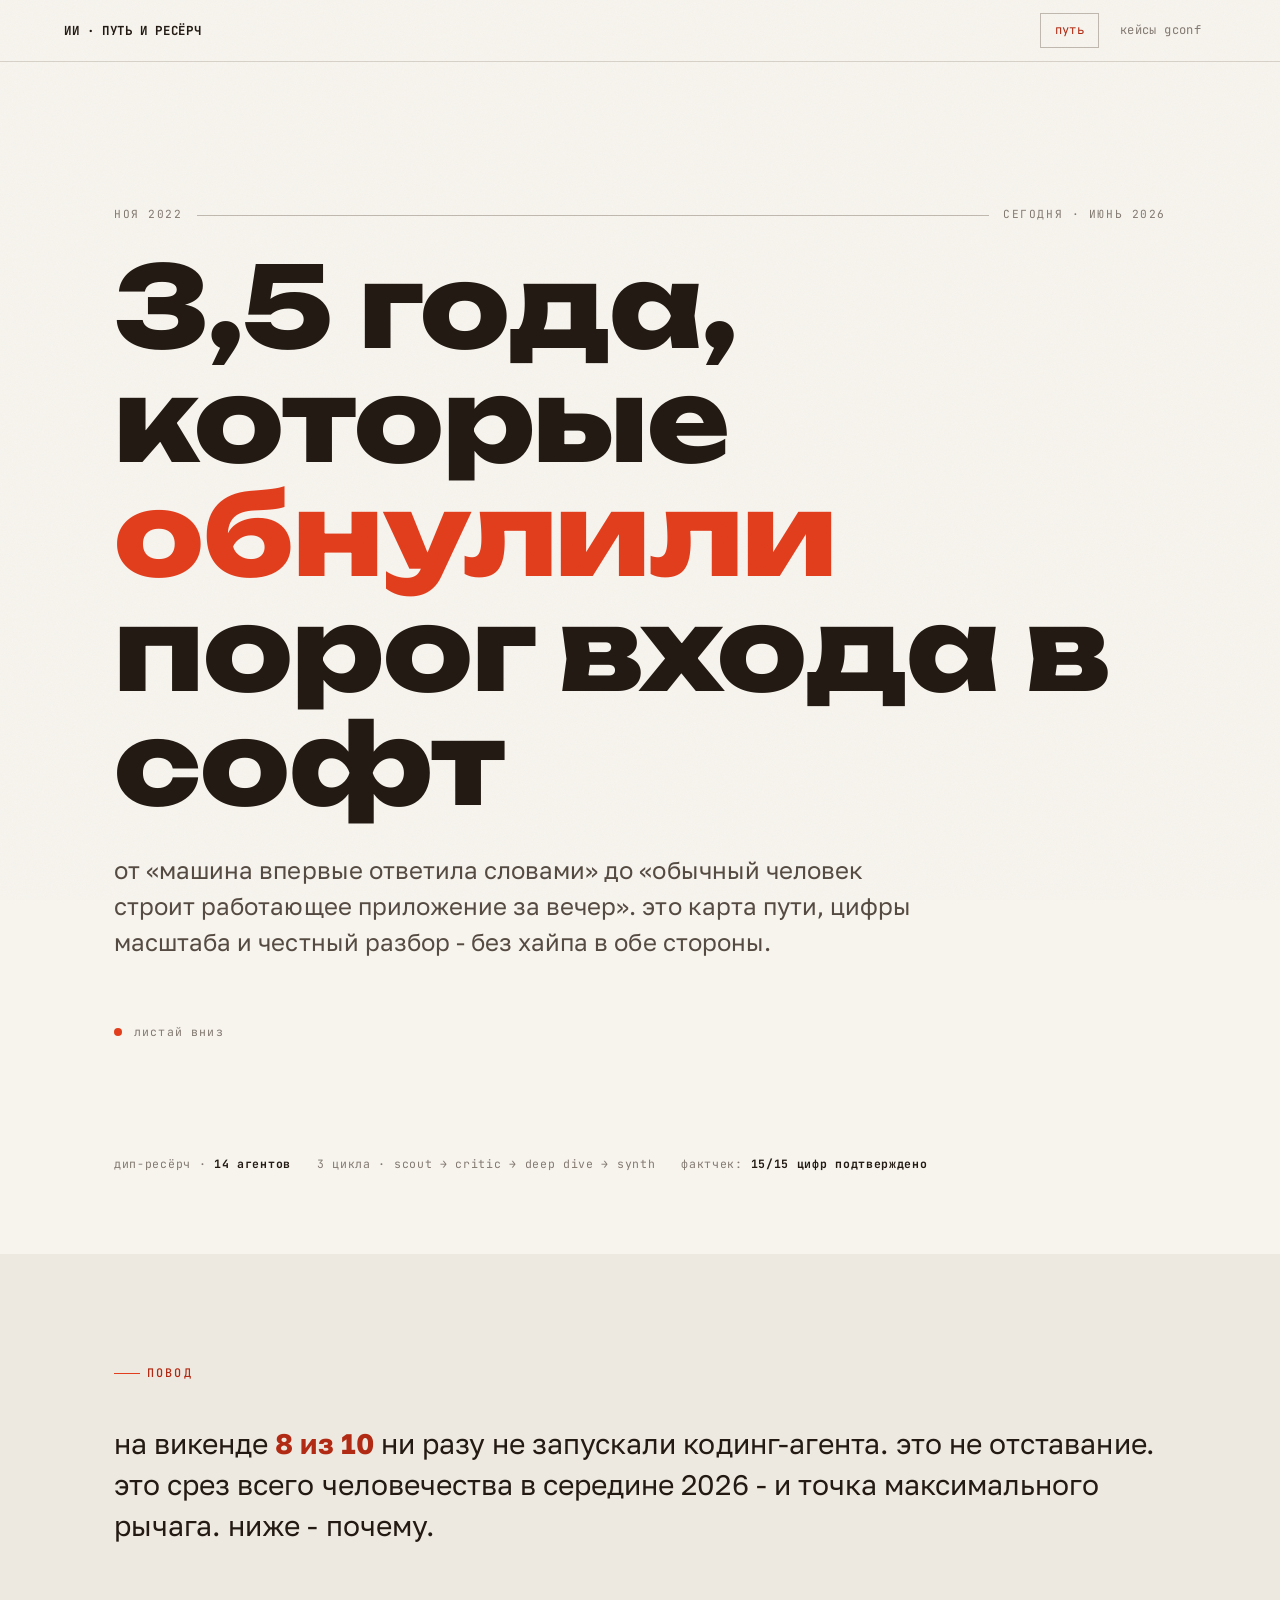
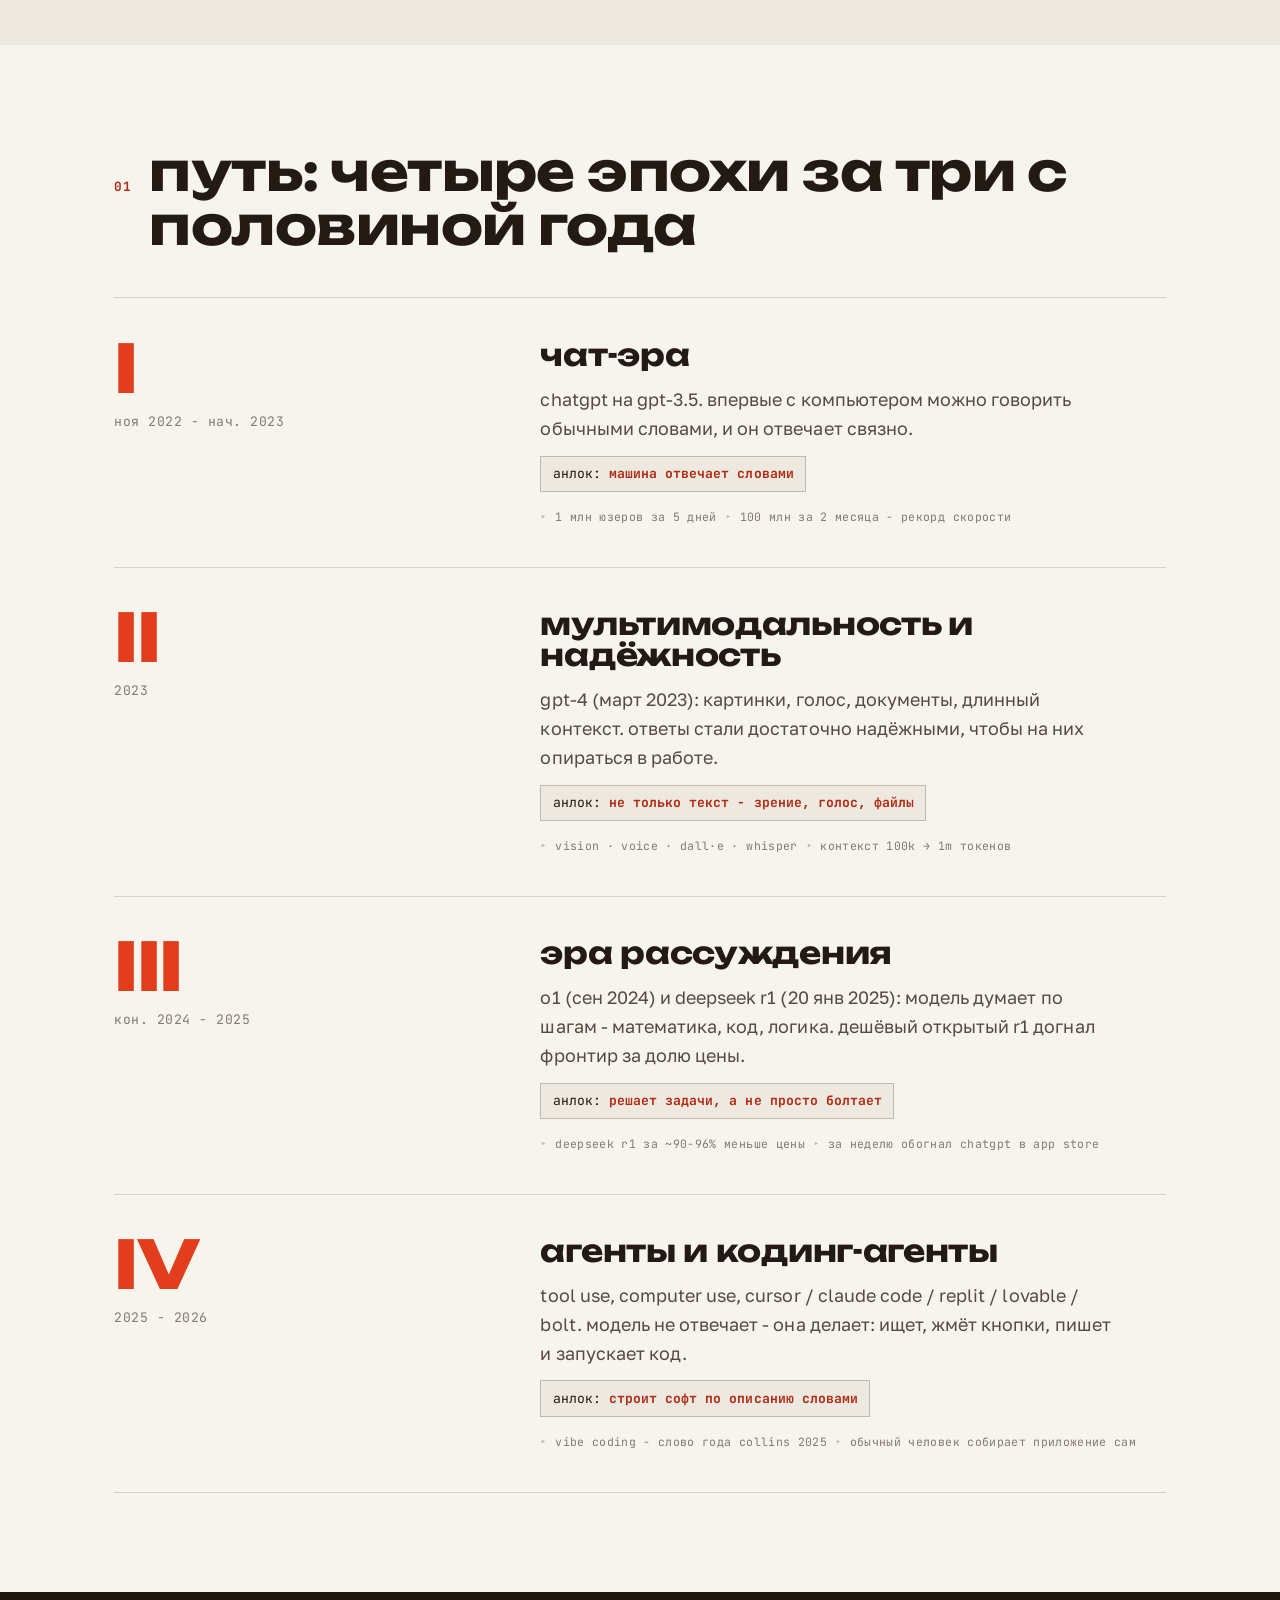
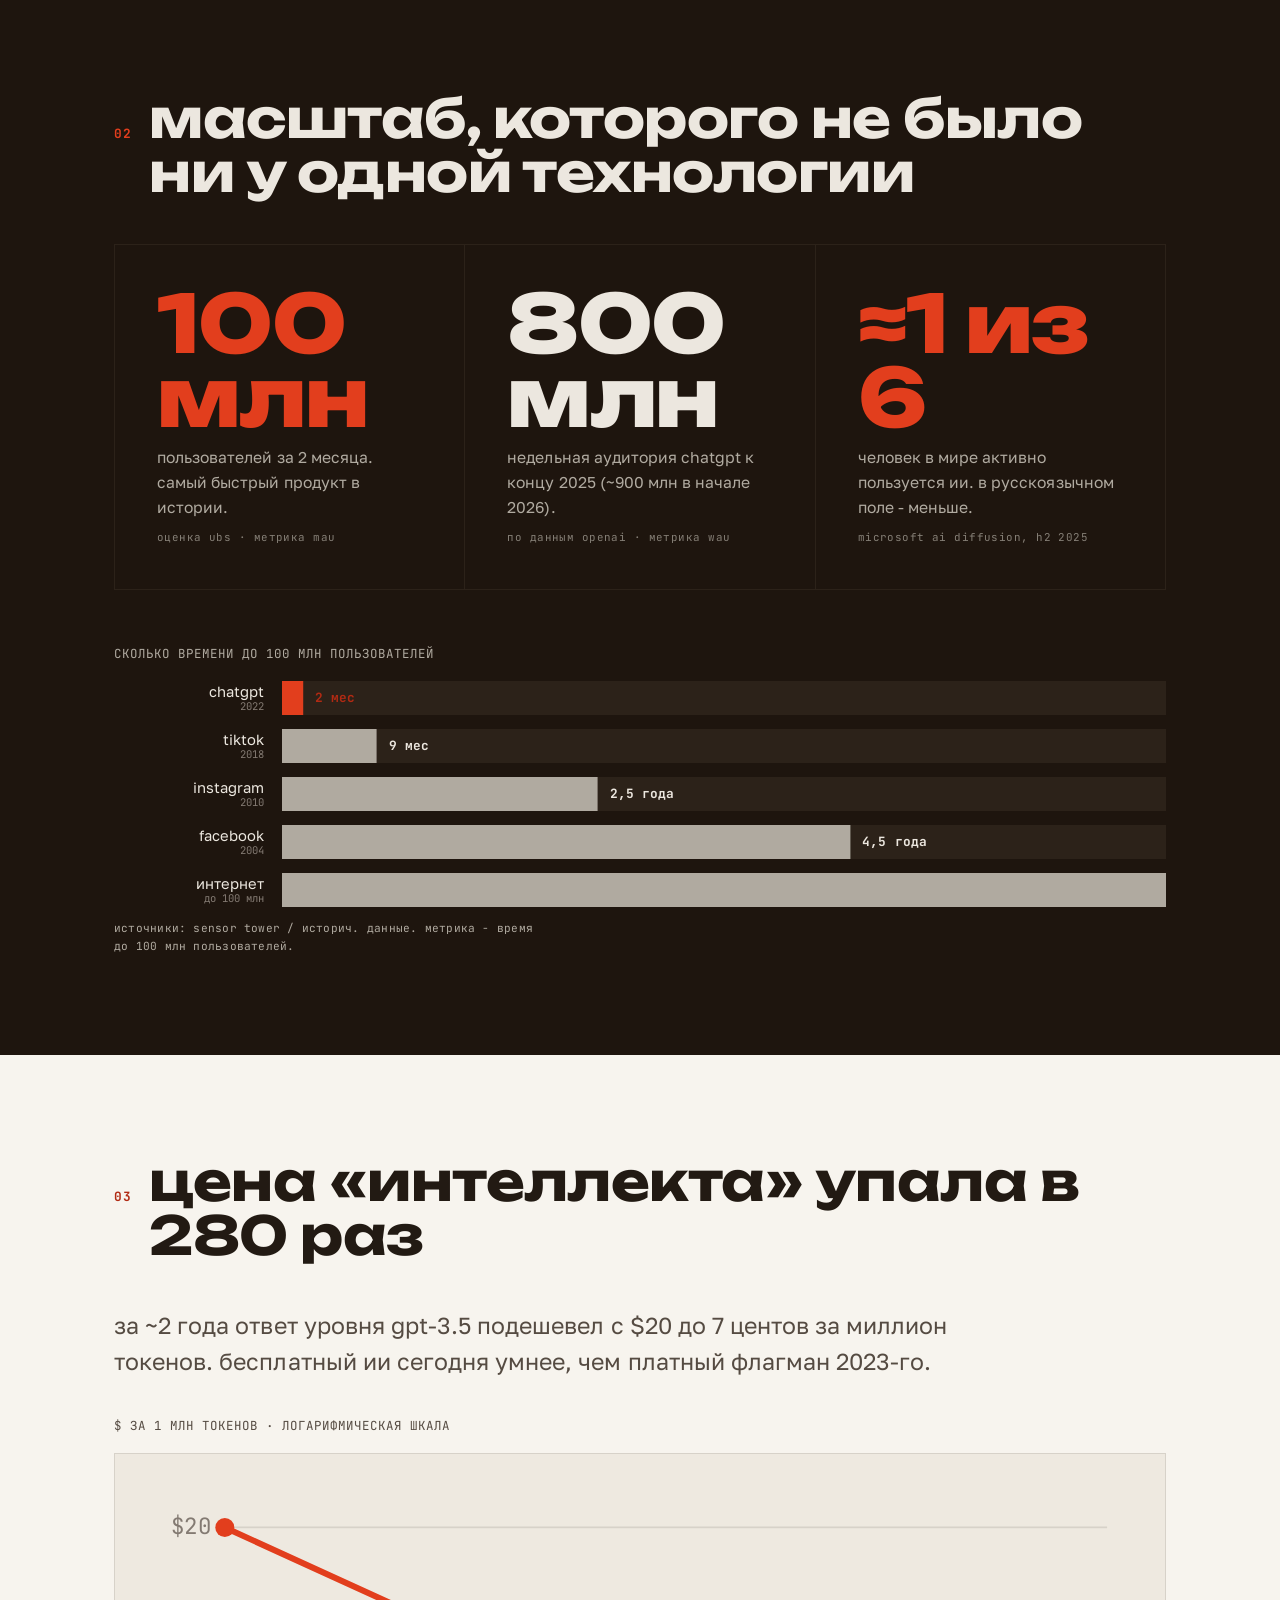
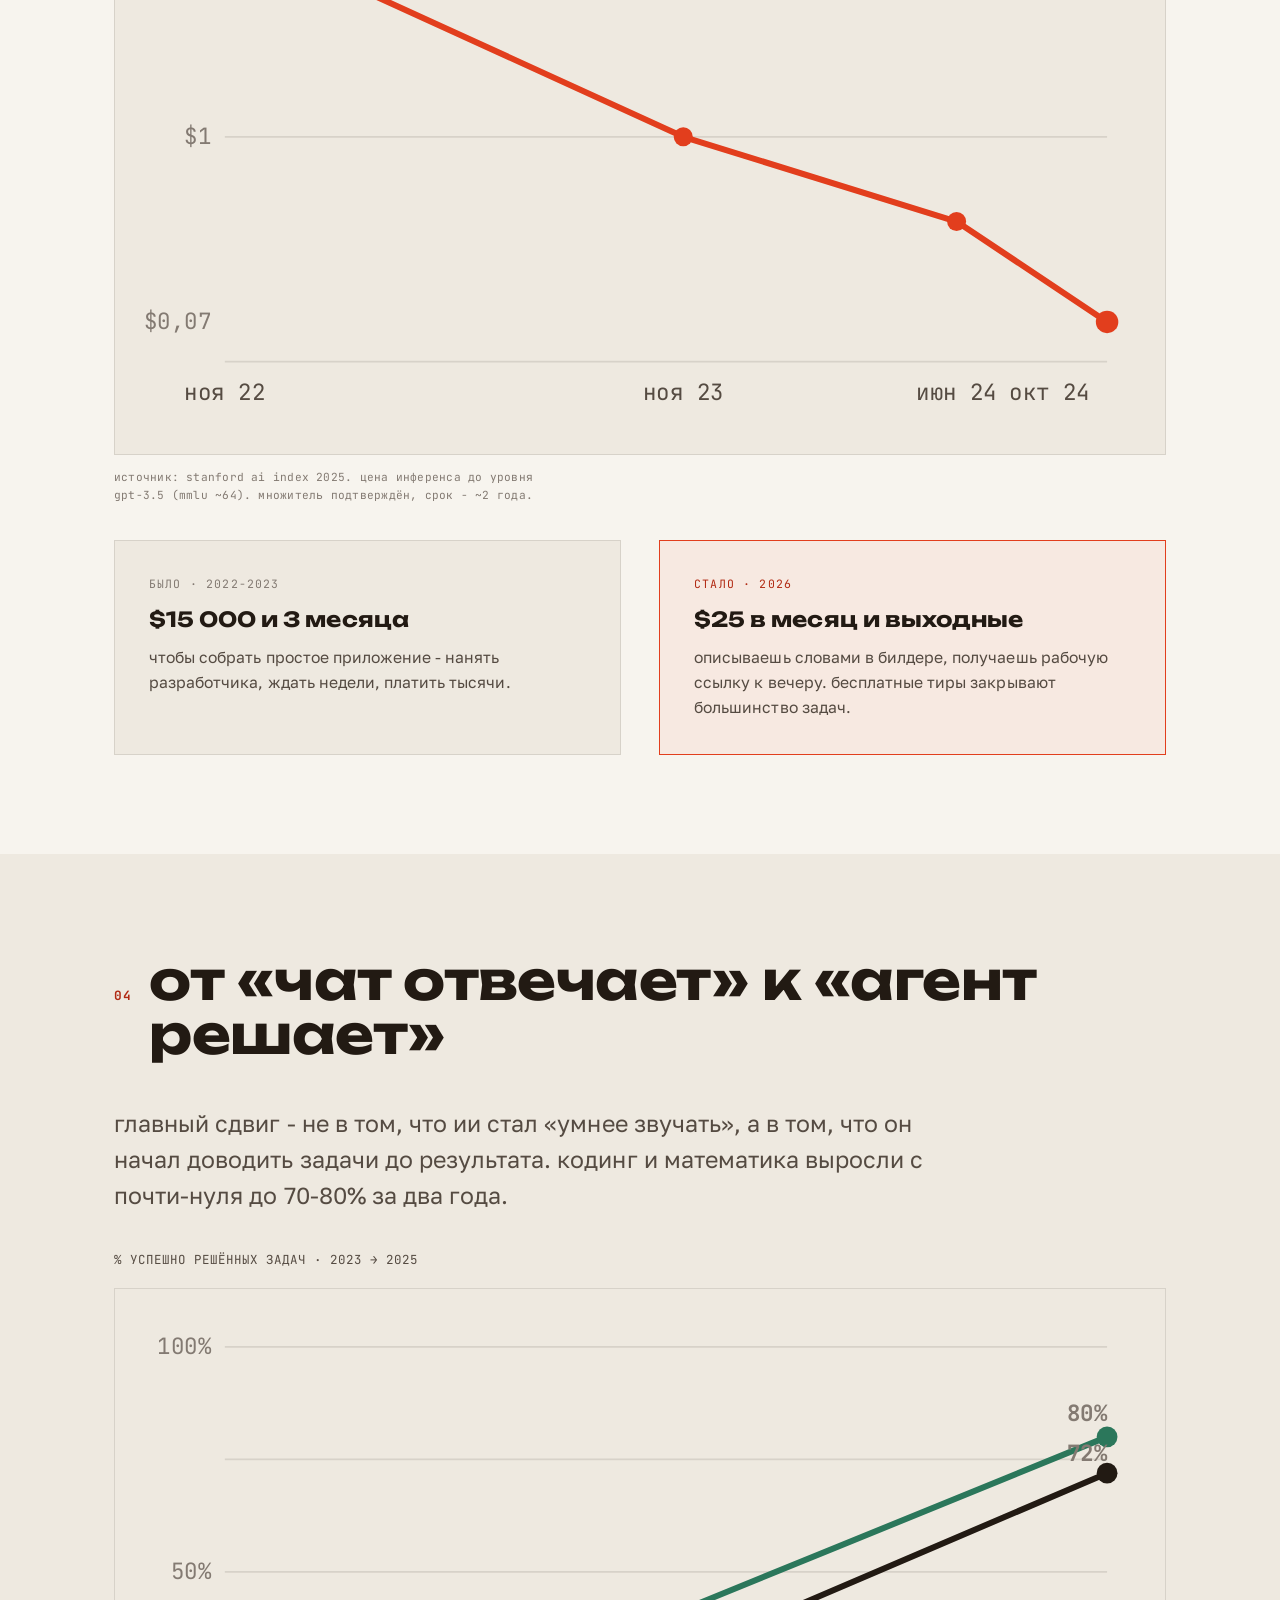
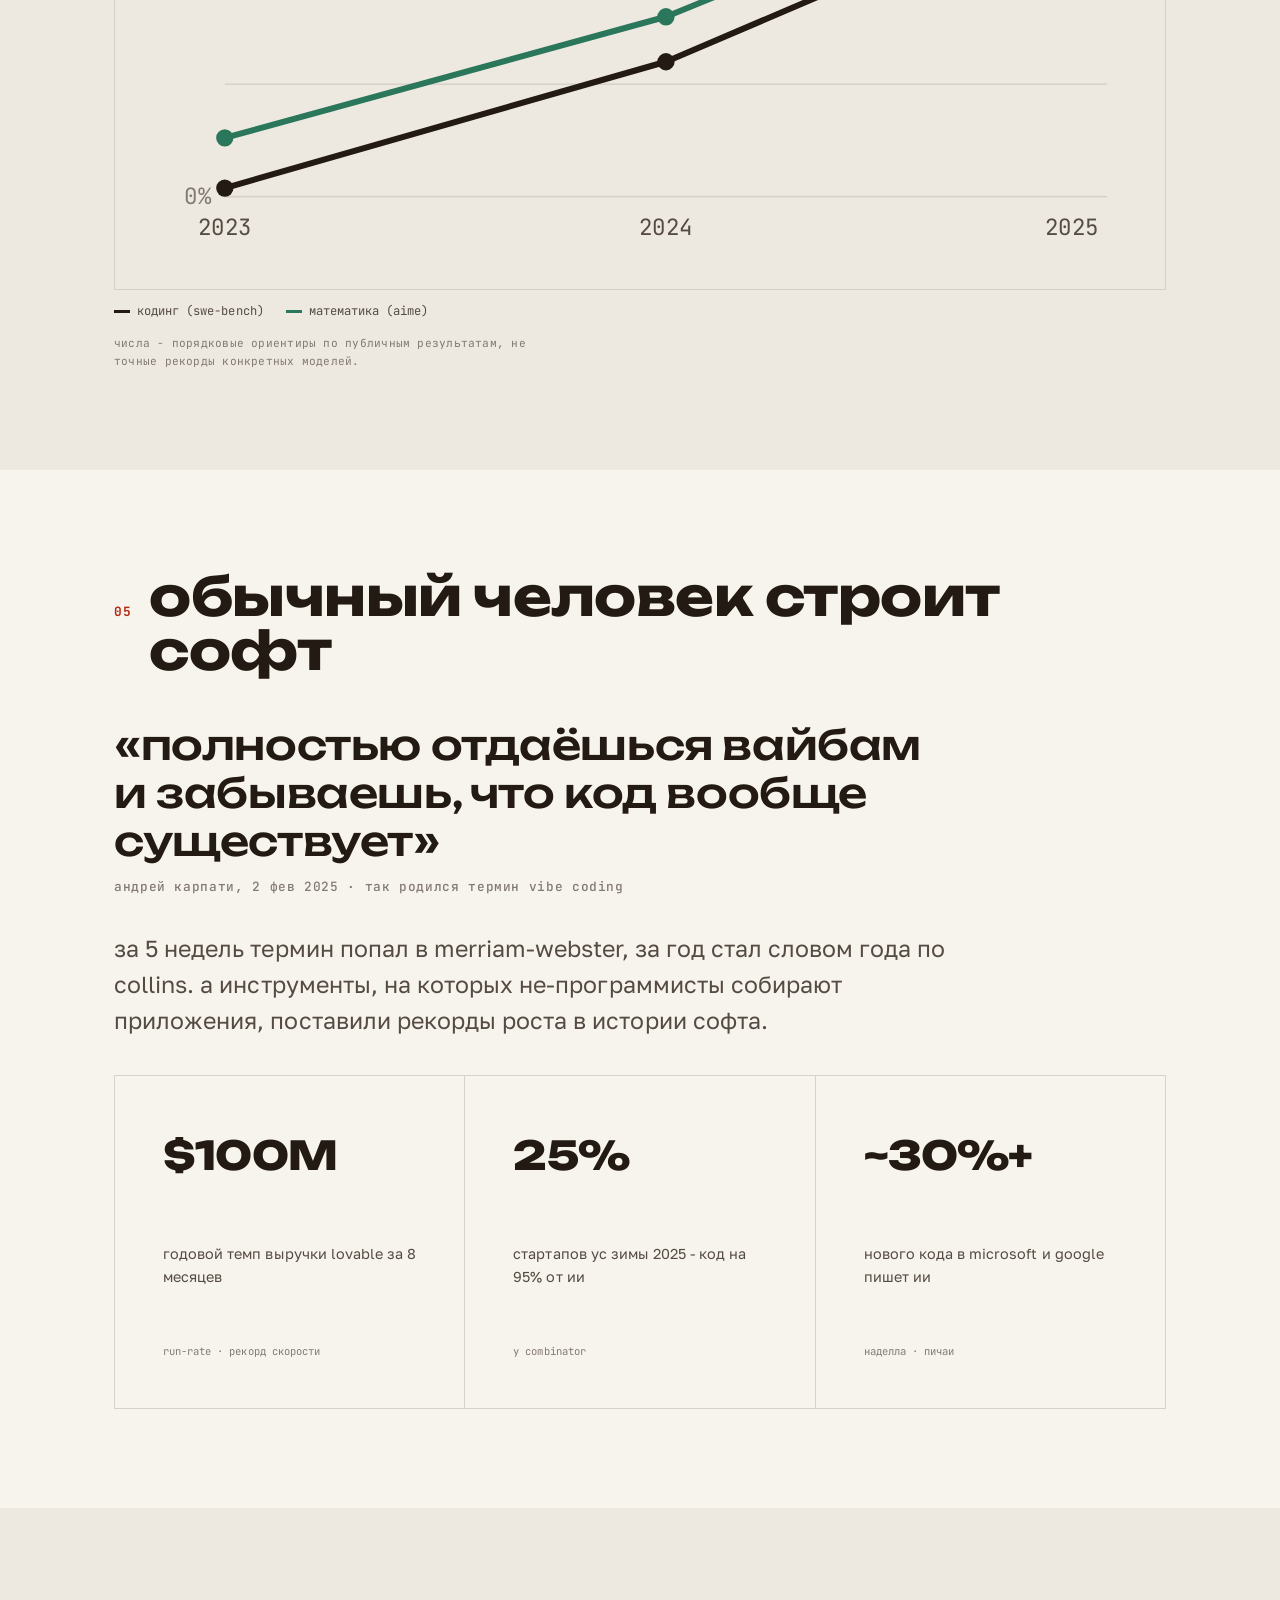
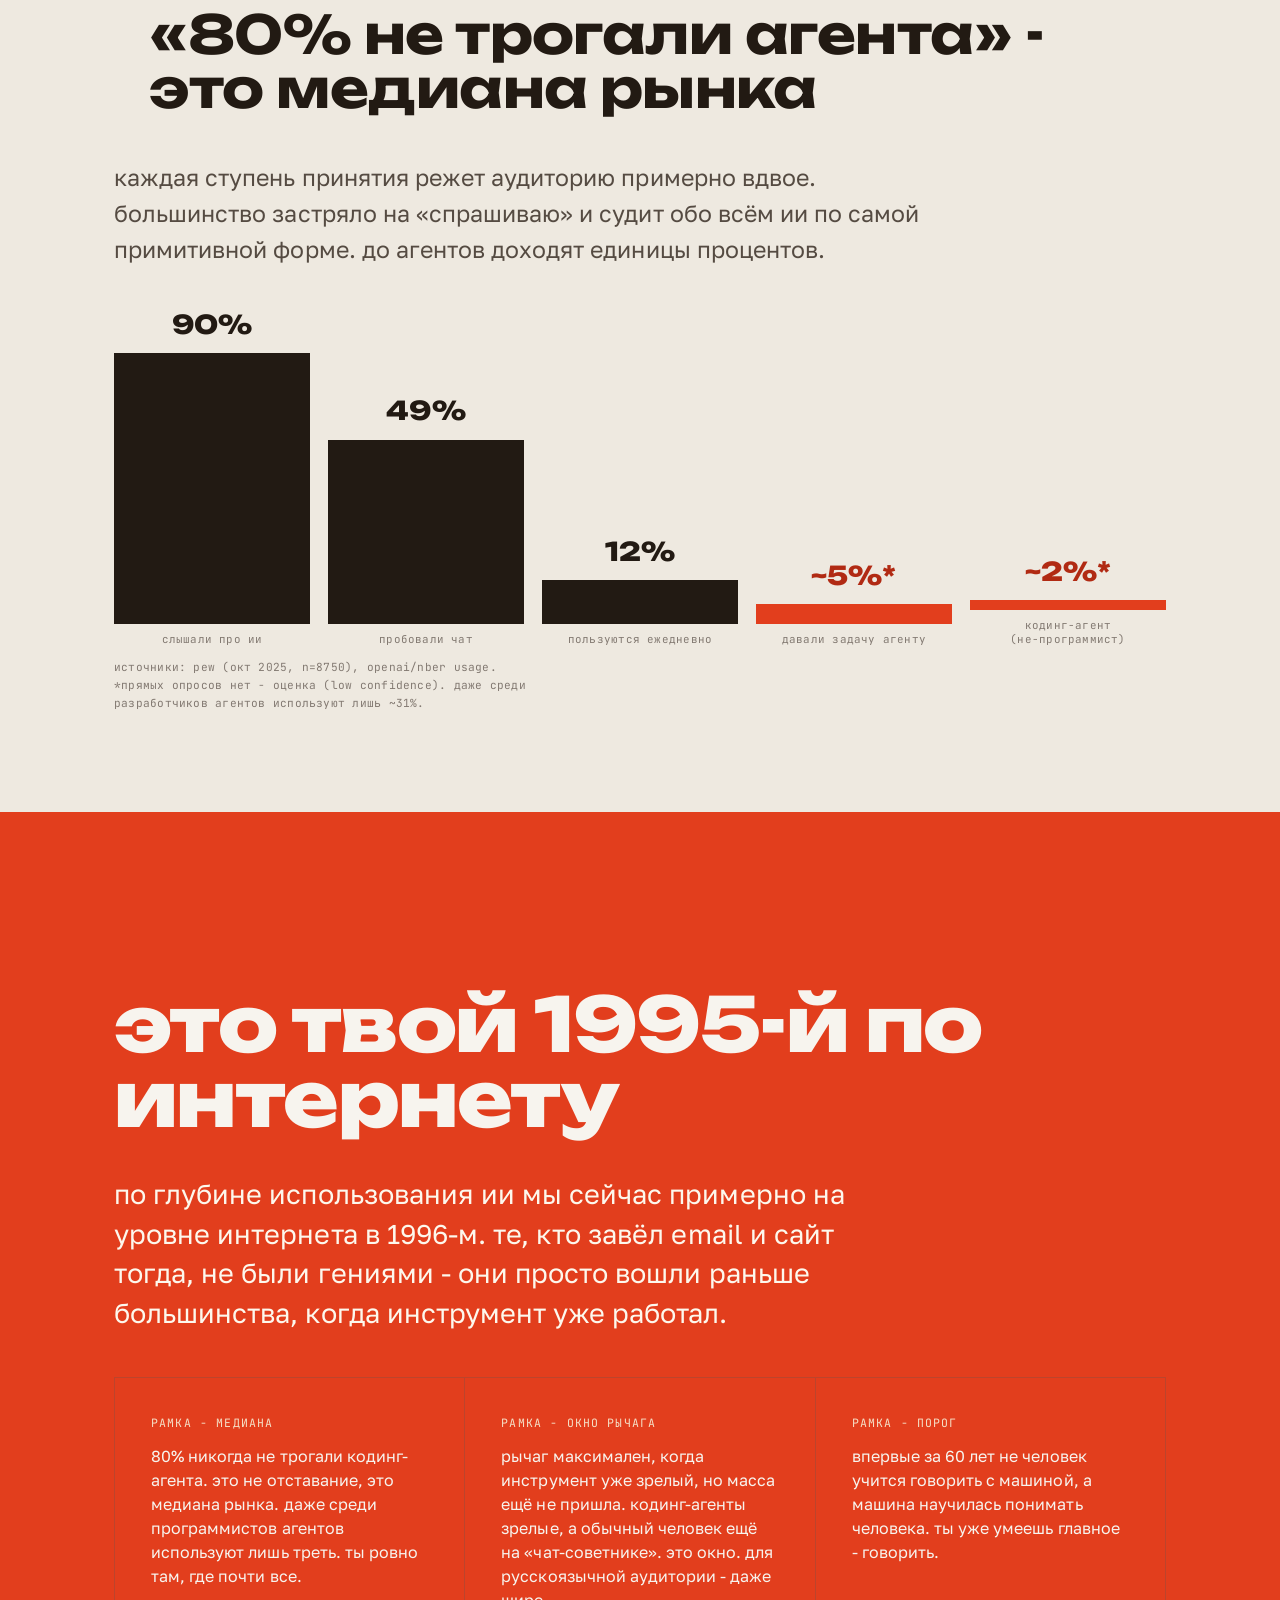
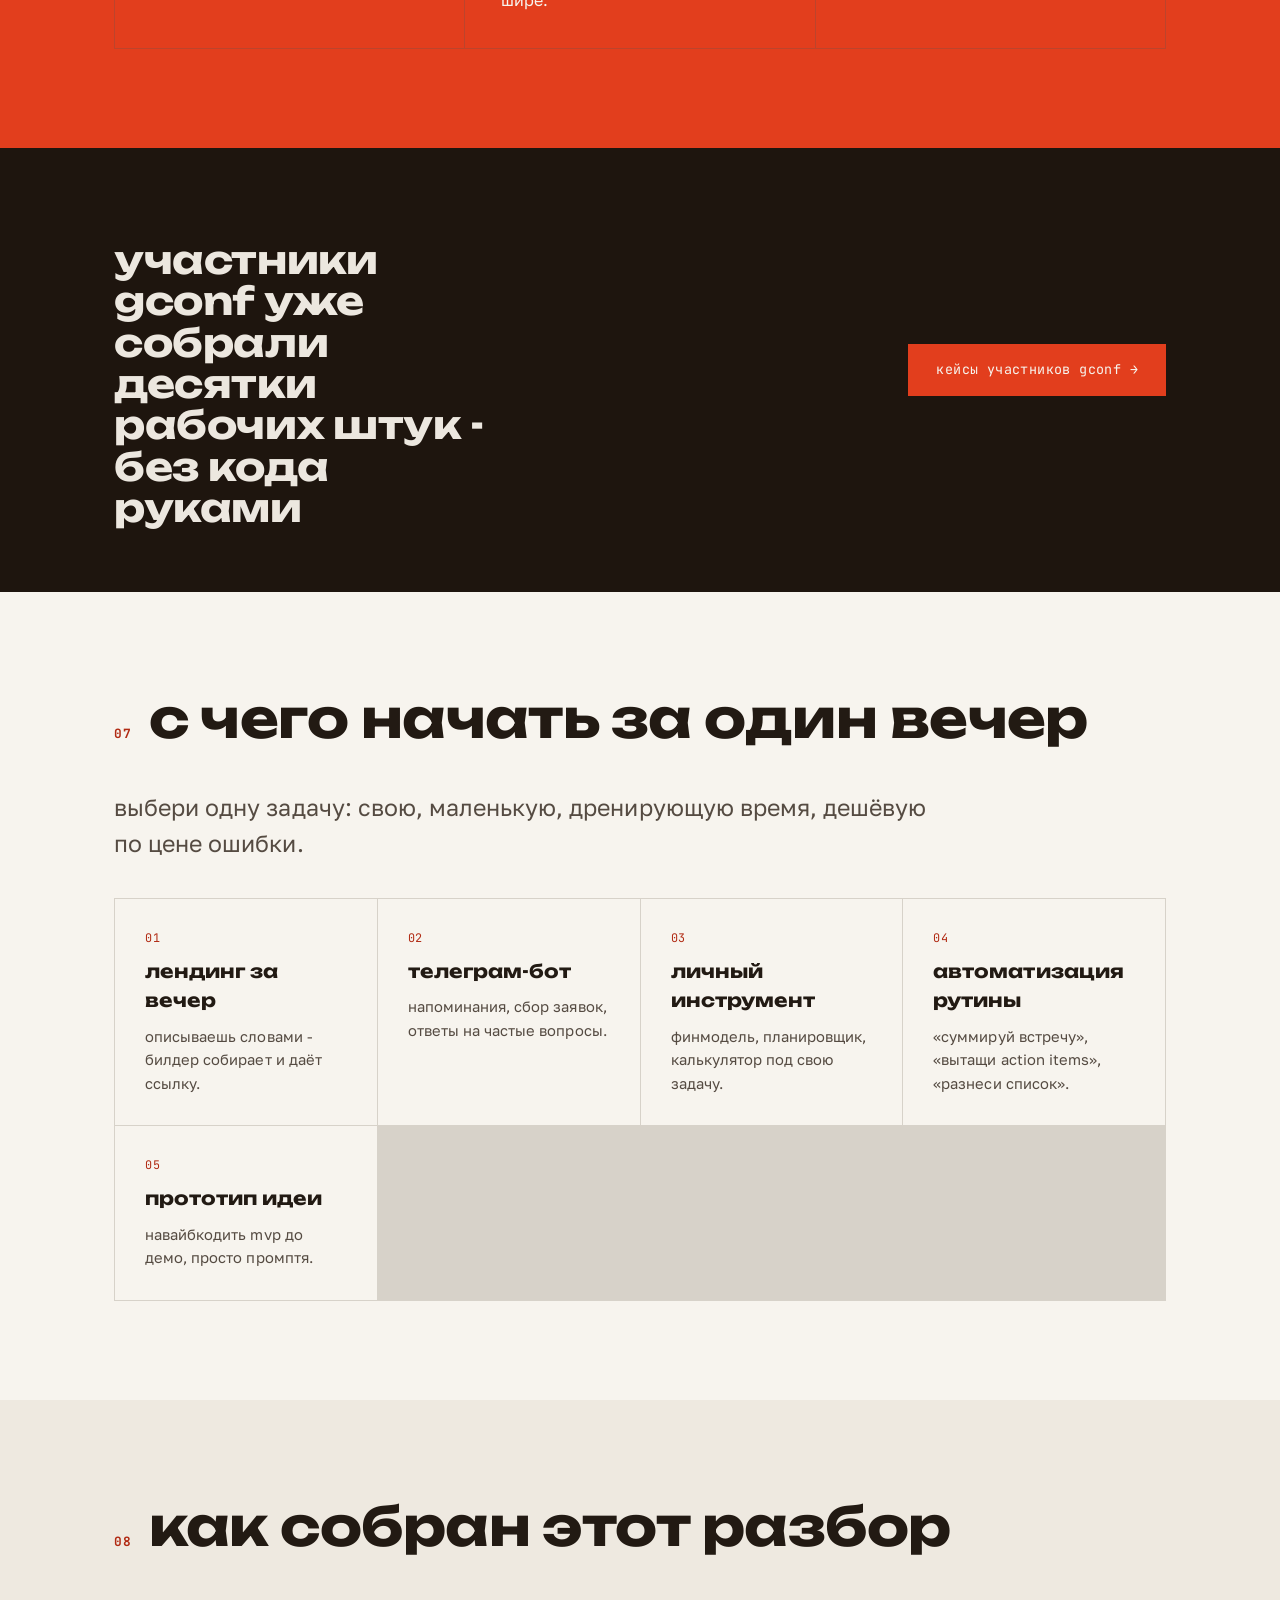
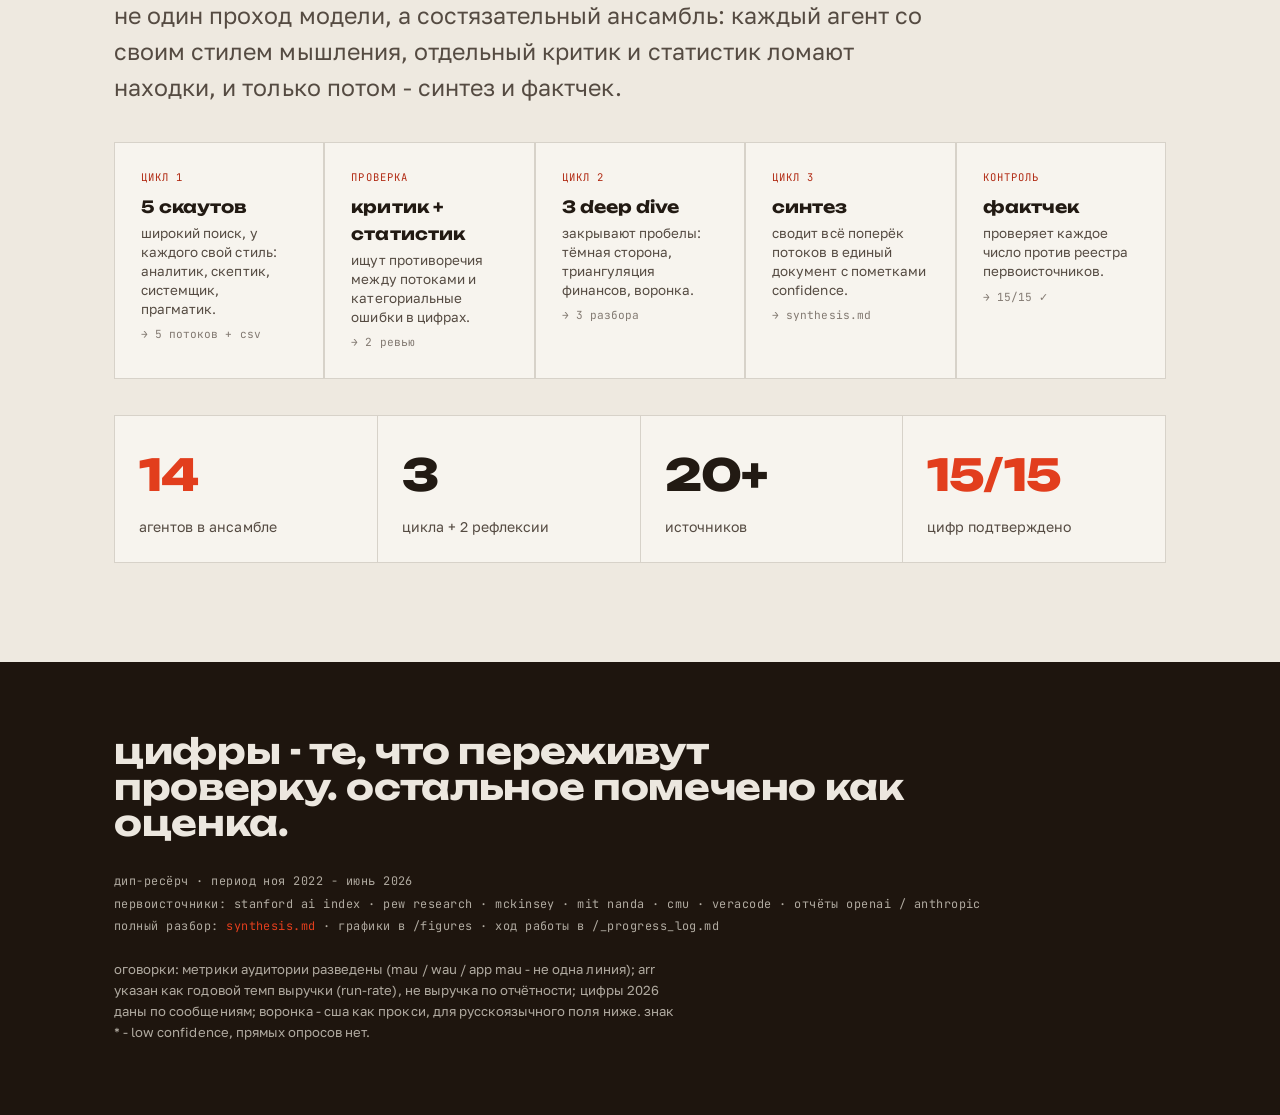
==== commit c95ea67d: "story: mid-scroll CTA to gconf cases" ====
--- a/index.html
+++ b/index.html
@@ -221,6 +221,17 @@
   </div>
 </section>
 
+<!-- ============ MID CTA -> кейсы gconf ============ -->
+<section class="midcta">
+  <div class="wrap">
+    <div class="mc-text">
+      <div class="mc-kicker r">пруф, а не теория</div>
+      <h2 class="r d1">участники gconf уже собрали десятки рабочих штук - без кода руками</h2>
+    </div>
+    <a class="r d2" href="cases.html">кейсы участников gconf →</a>
+  </div>
+</section>
+
 <!-- ============ 07 ПЕРВЫЕ ЮЗКЕЙСЫ ============ -->
 <section class="usecases">
   <div class="wrap">
--- a/style.css
+++ b/style.css
@@ -309,3 +309,13 @@
   .topnav{padding:11px 18px}
   .topnav .brand{font-size:0.68rem}
 }
+
+/* ---------- mid-story CTA → cases ---------- */
+.midcta{background:var(--band);color:var(--on-band);padding:clamp(40px,7vh,76px) 0}
+.midcta .wrap{display:flex;align-items:center;justify-content:space-between;gap:clamp(22px,4vw,52px);flex-wrap:wrap}
+.midcta .mc-text{max-width:36ch}
+.midcta .mc-kicker{font-family:var(--font-mono);font-size:0.72rem;letter-spacing:0.16em;text-transform:uppercase;color:var(--ember);margin-bottom:0.8em}
+.midcta h2{font-family:var(--font-display);font-weight:700;font-size:clamp(1.5rem,1.2rem + 1.6vw,2.4rem);color:var(--on-band);line-height:1.08;letter-spacing:-0.01em}
+.midcta a{flex-shrink:0;font-family:var(--font-mono);font-size:0.84rem;letter-spacing:0.03em;color:var(--paper);background:var(--ember);text-decoration:none;padding:15px 28px;white-space:nowrap;transition:transform .3s var(--ease),background .3s var(--ease)}
+.midcta a:hover{background:var(--ember-deep);transform:translateX(5px)}
+@media (max-width:720px){.midcta .wrap{flex-direction:column;align-items:flex-start}}
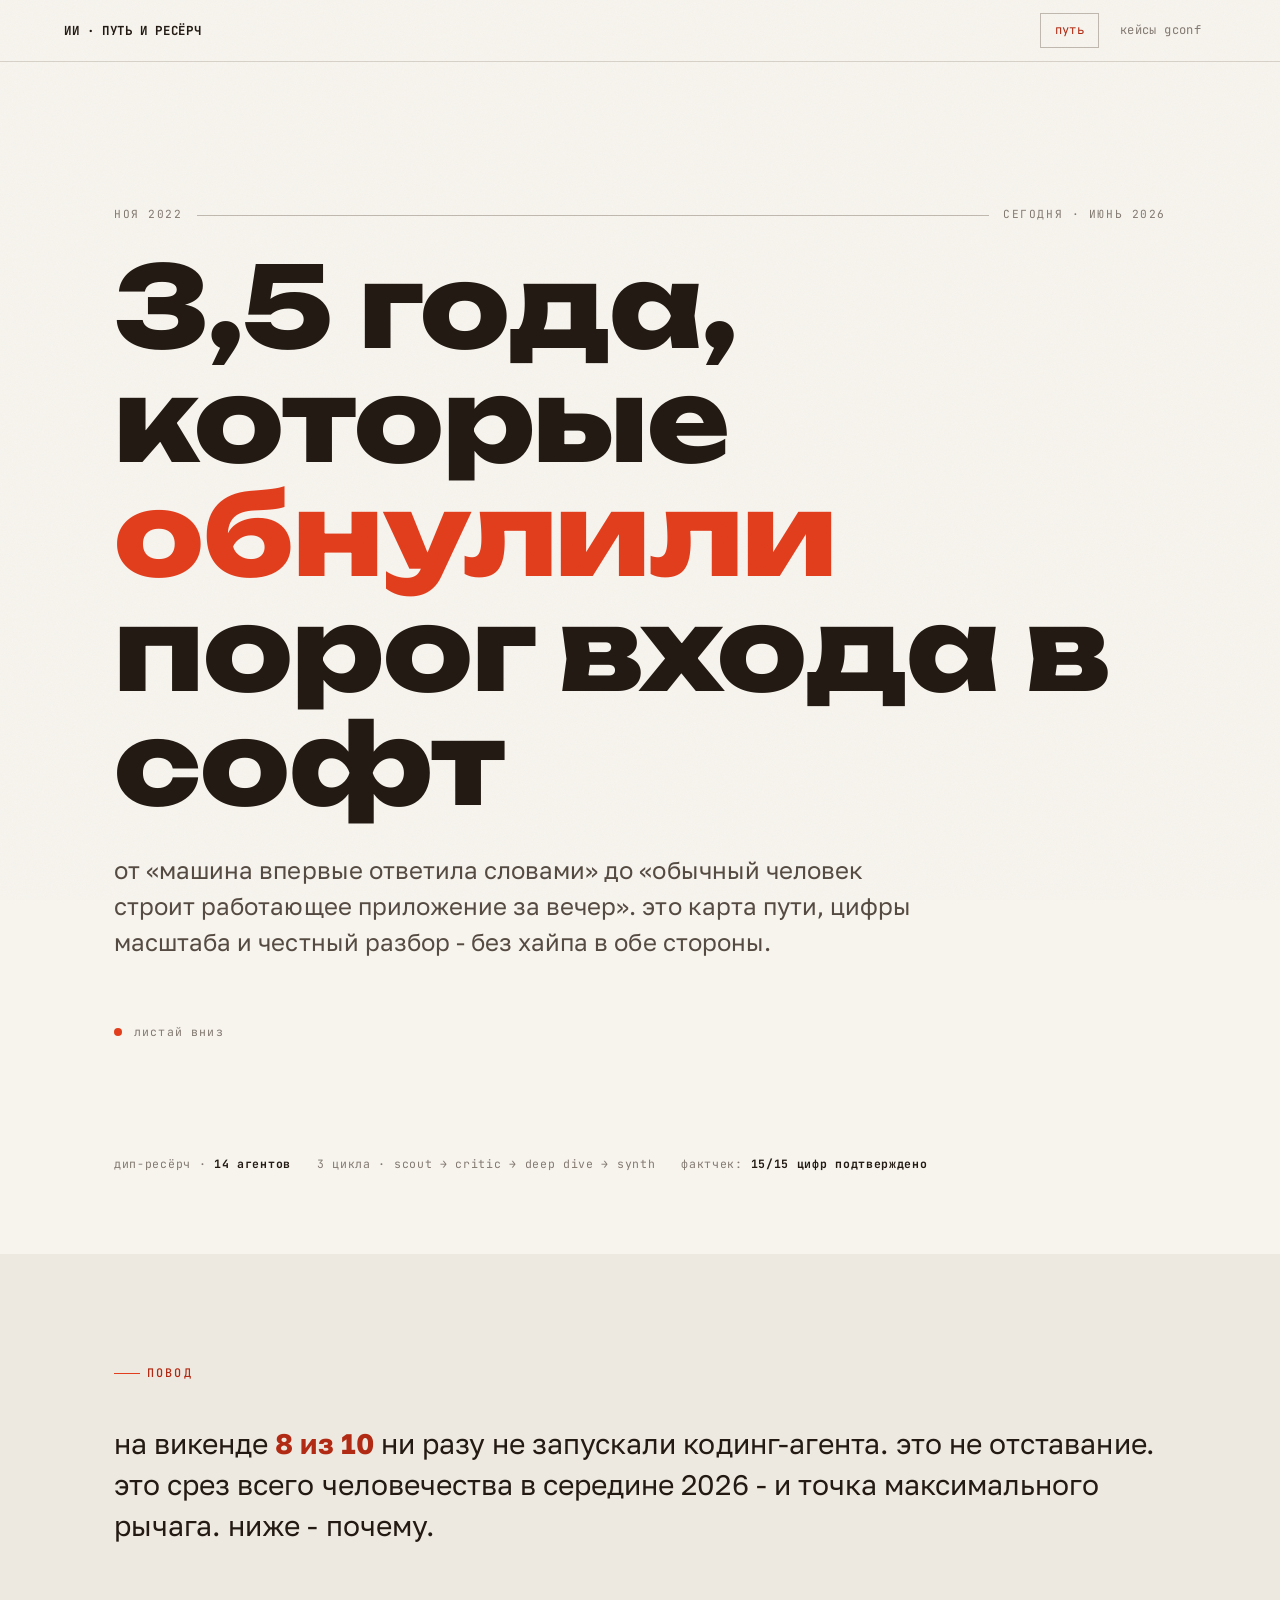
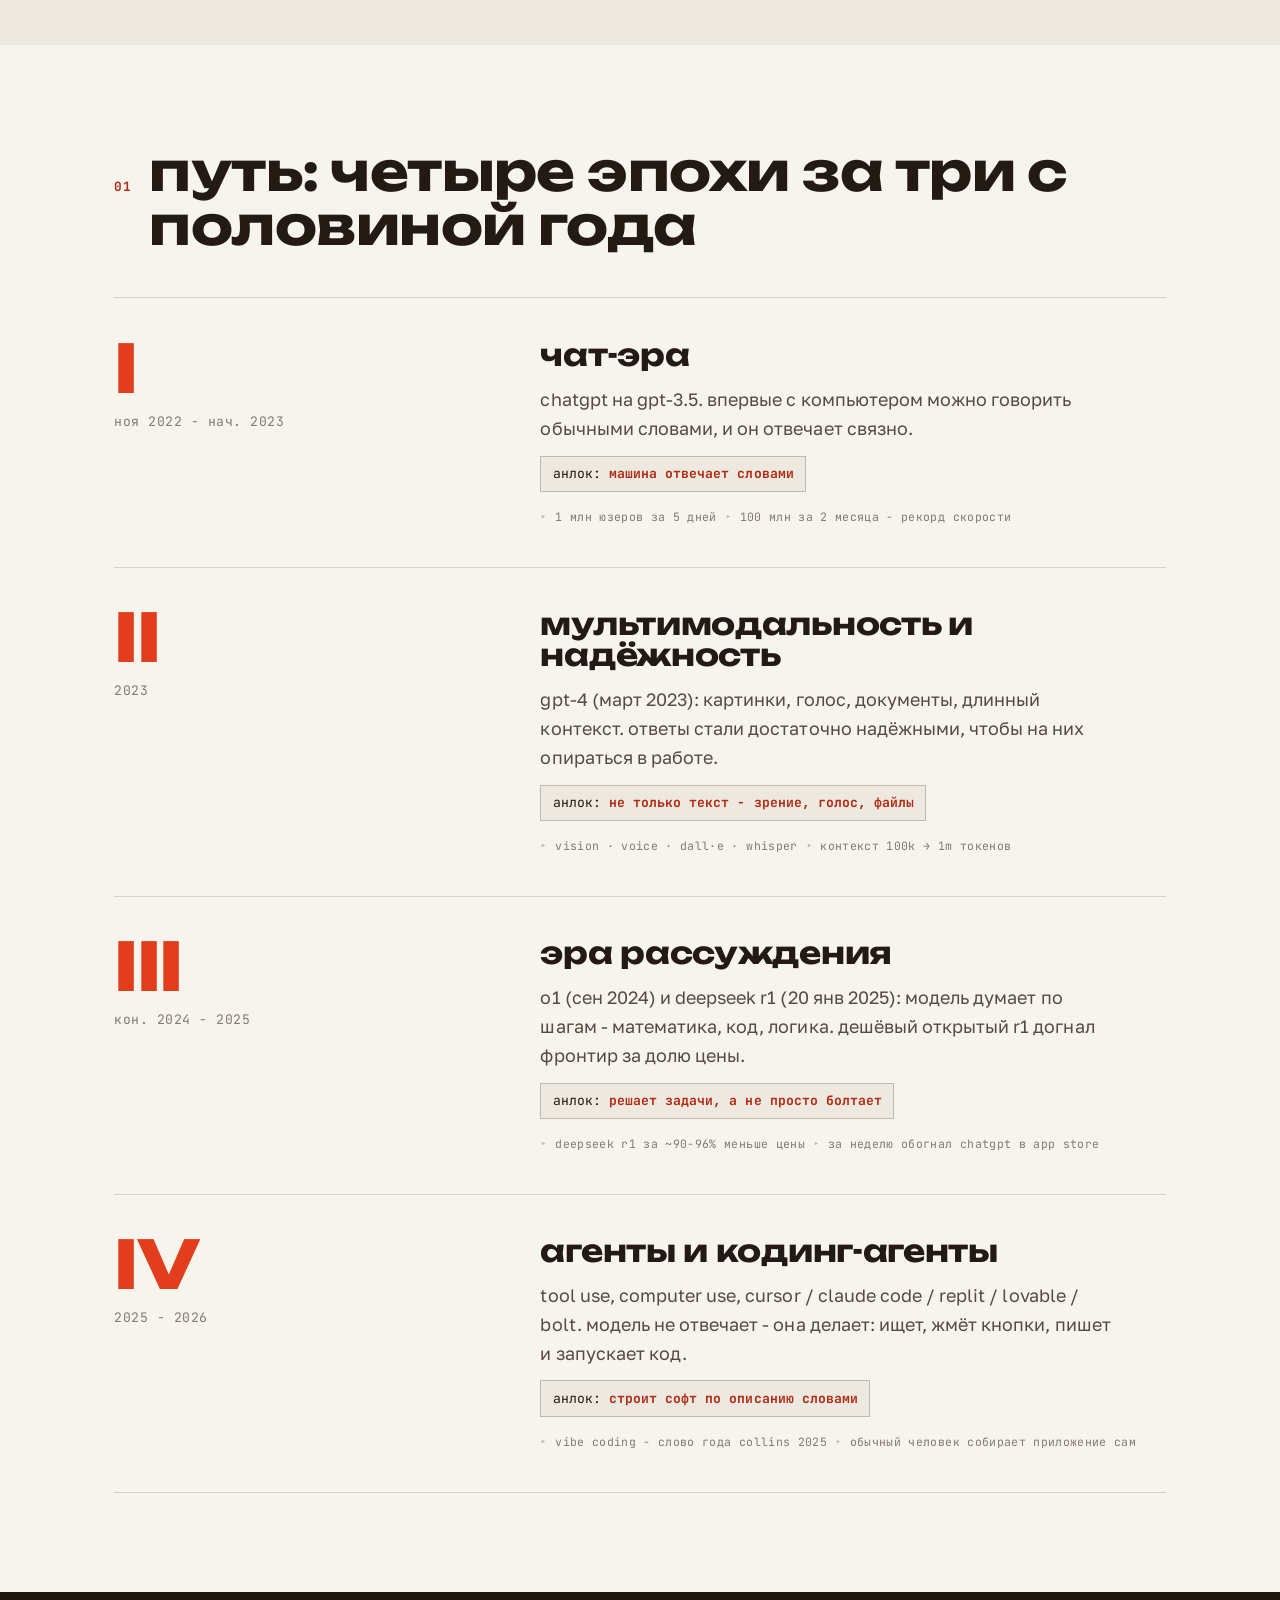
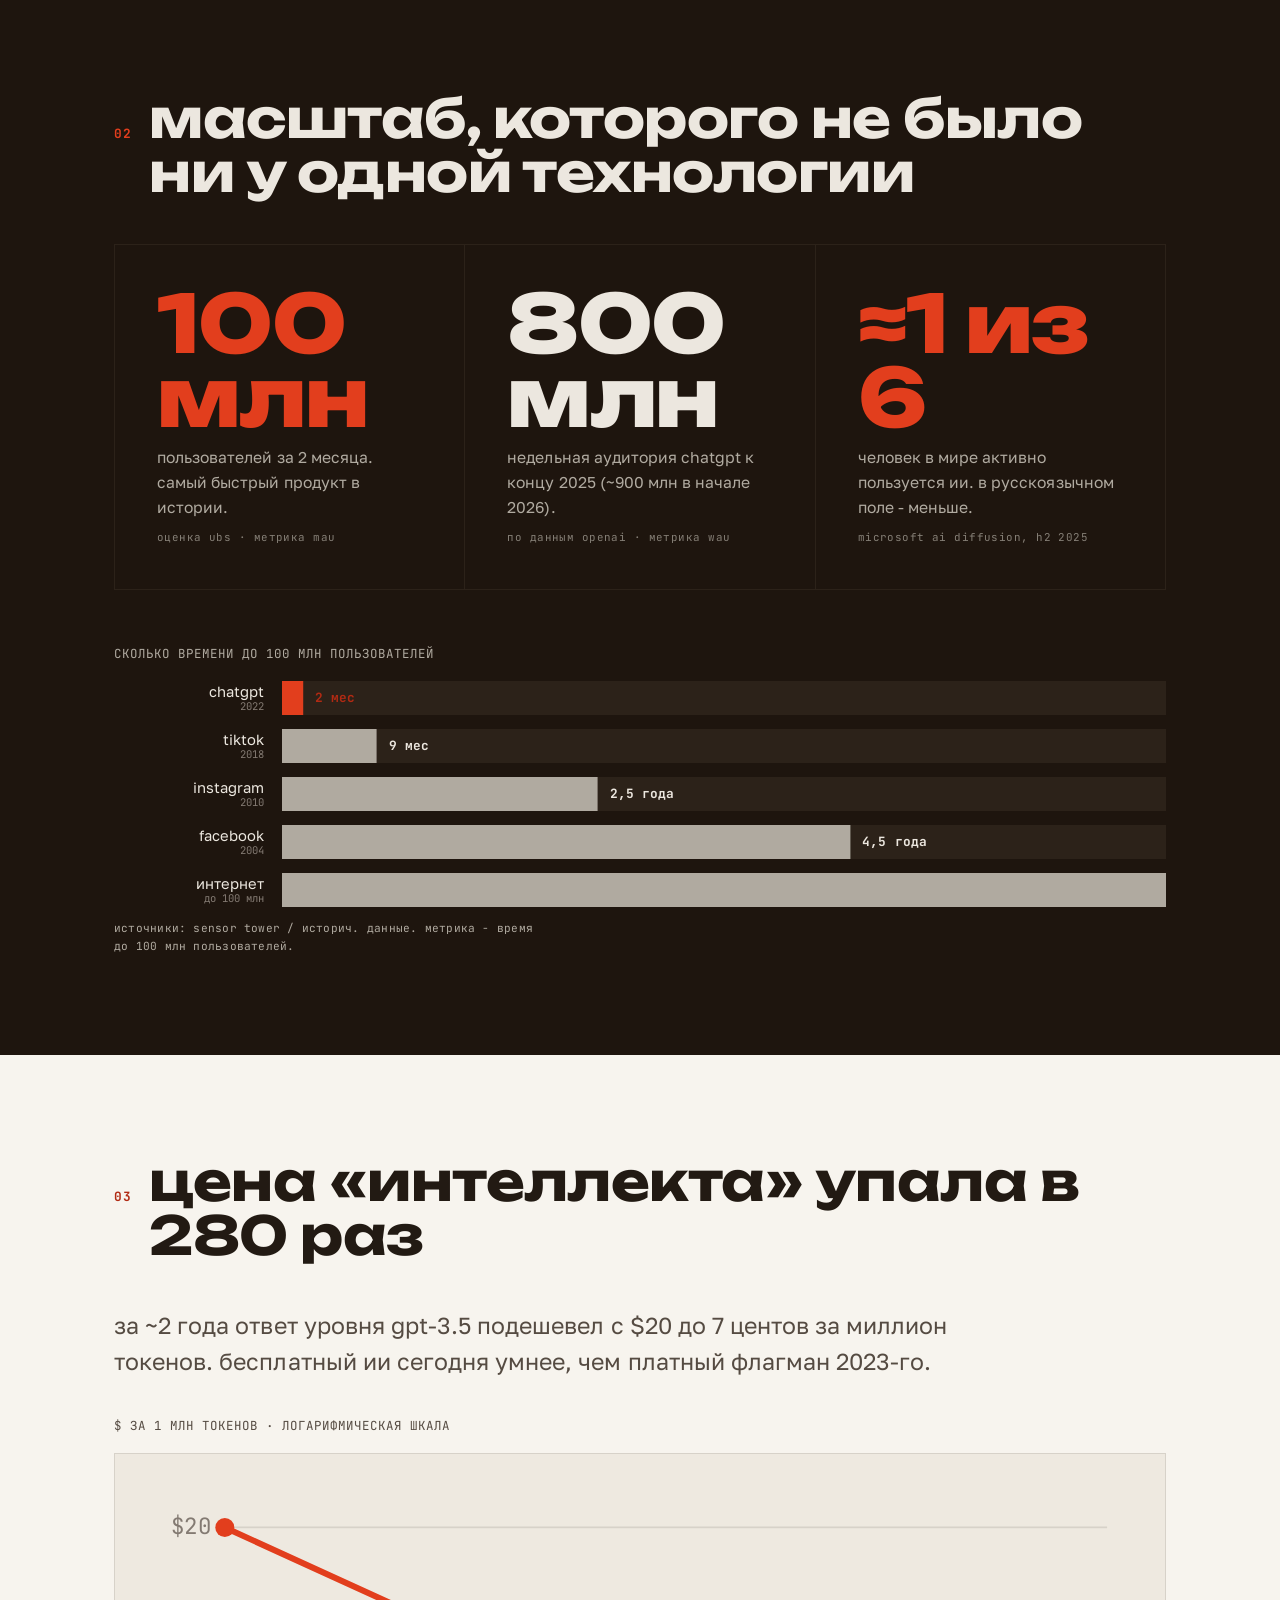
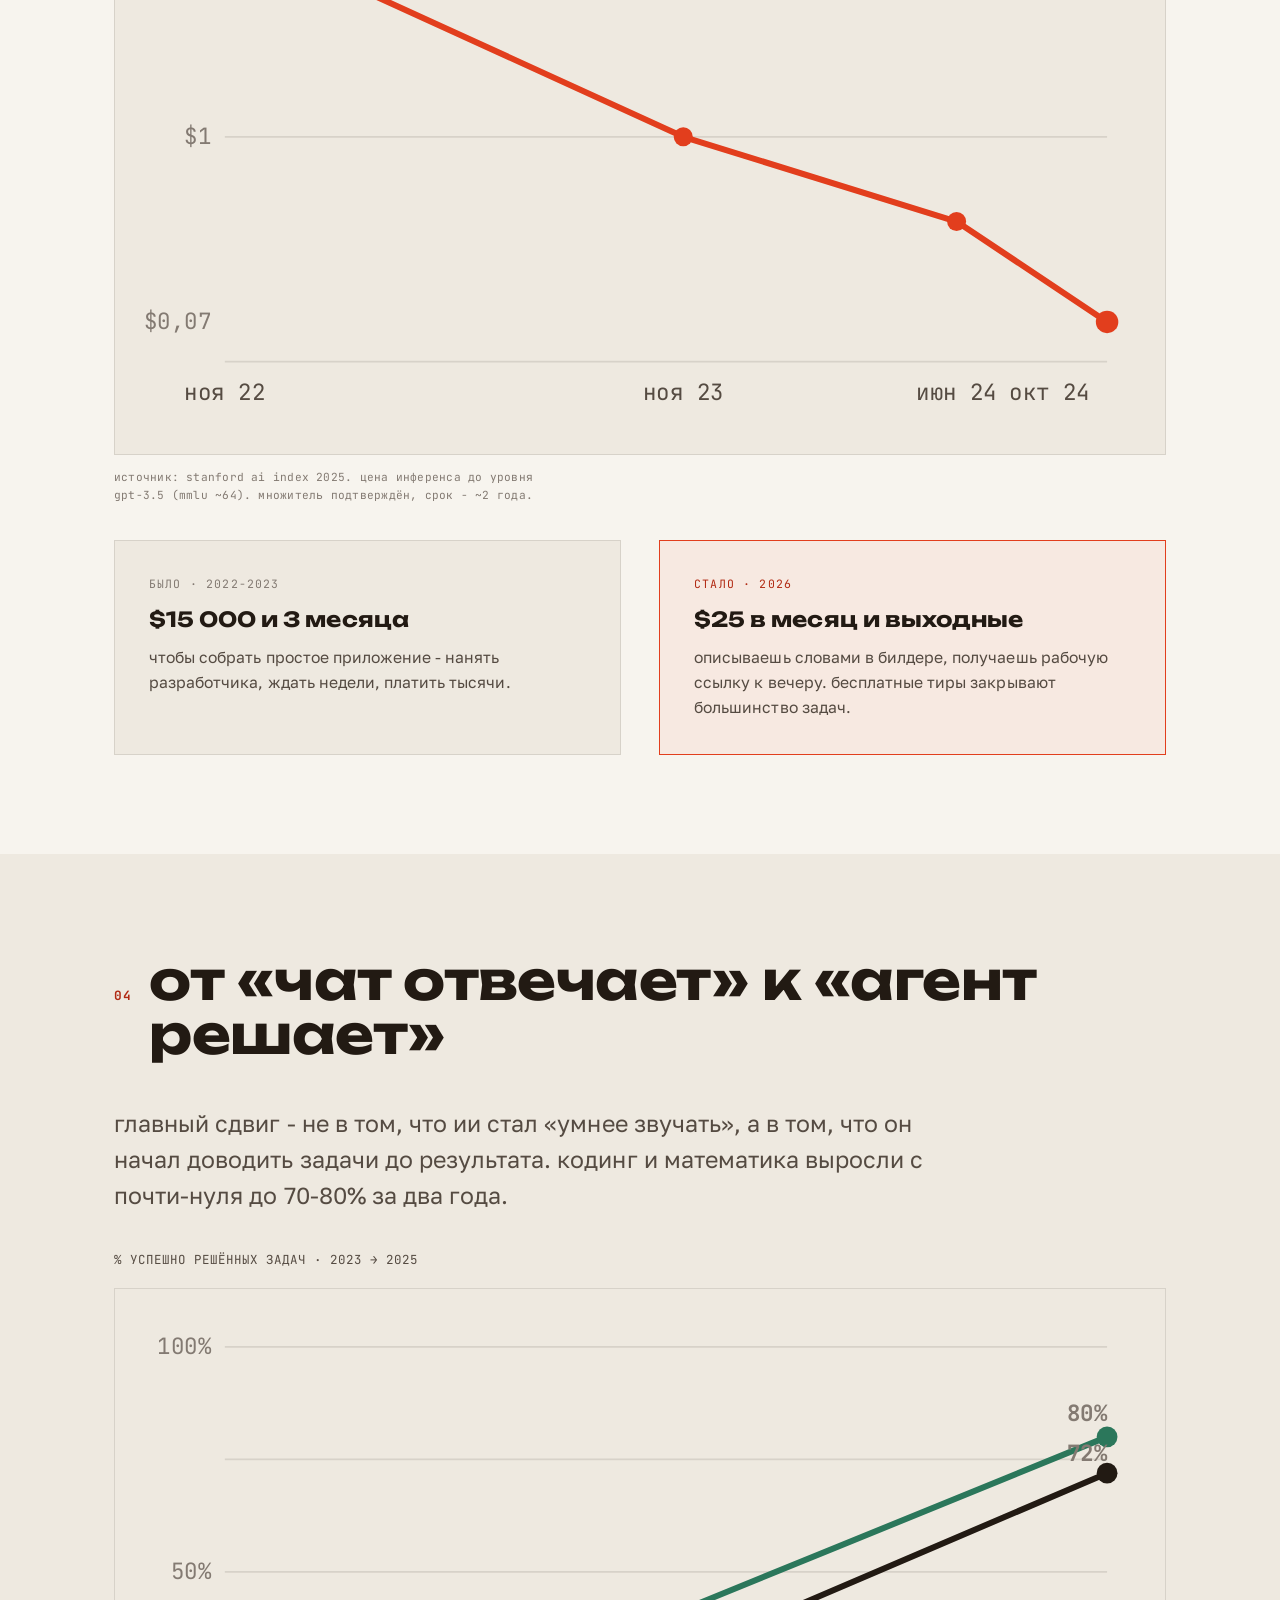
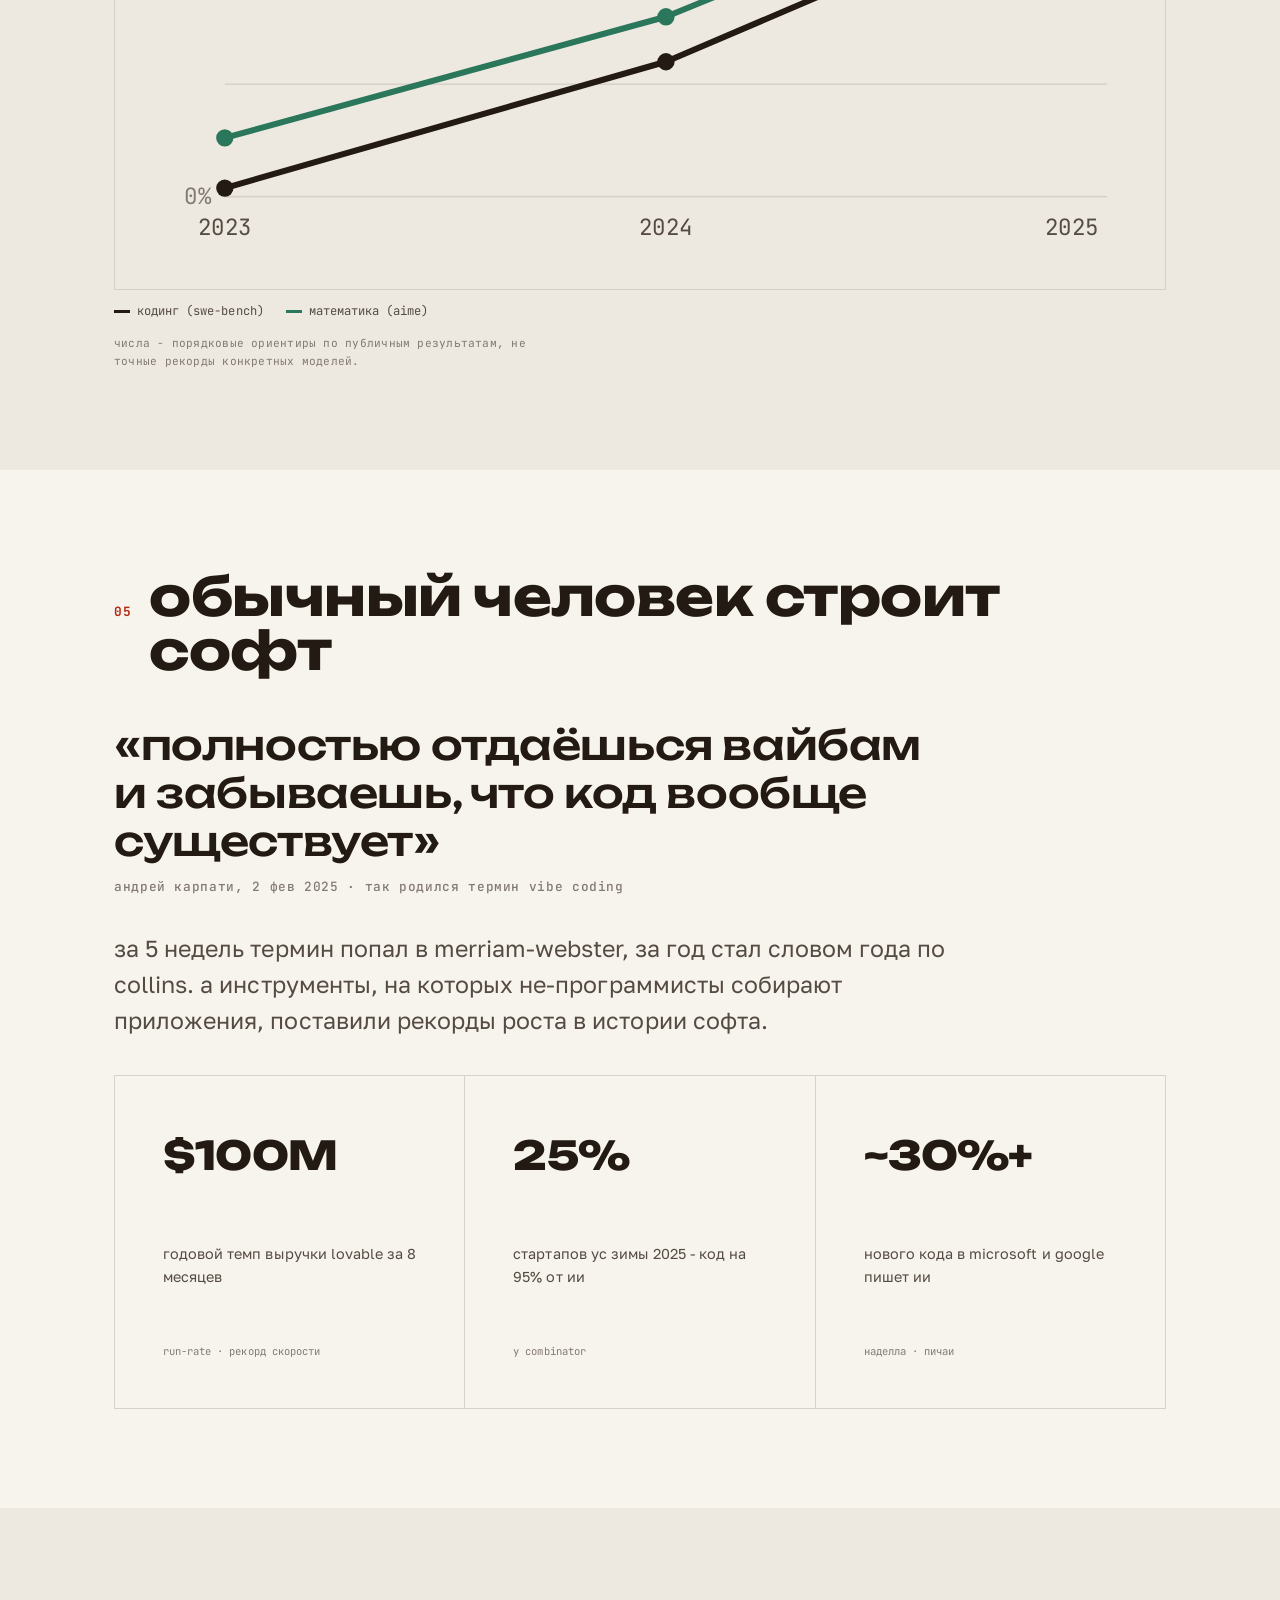
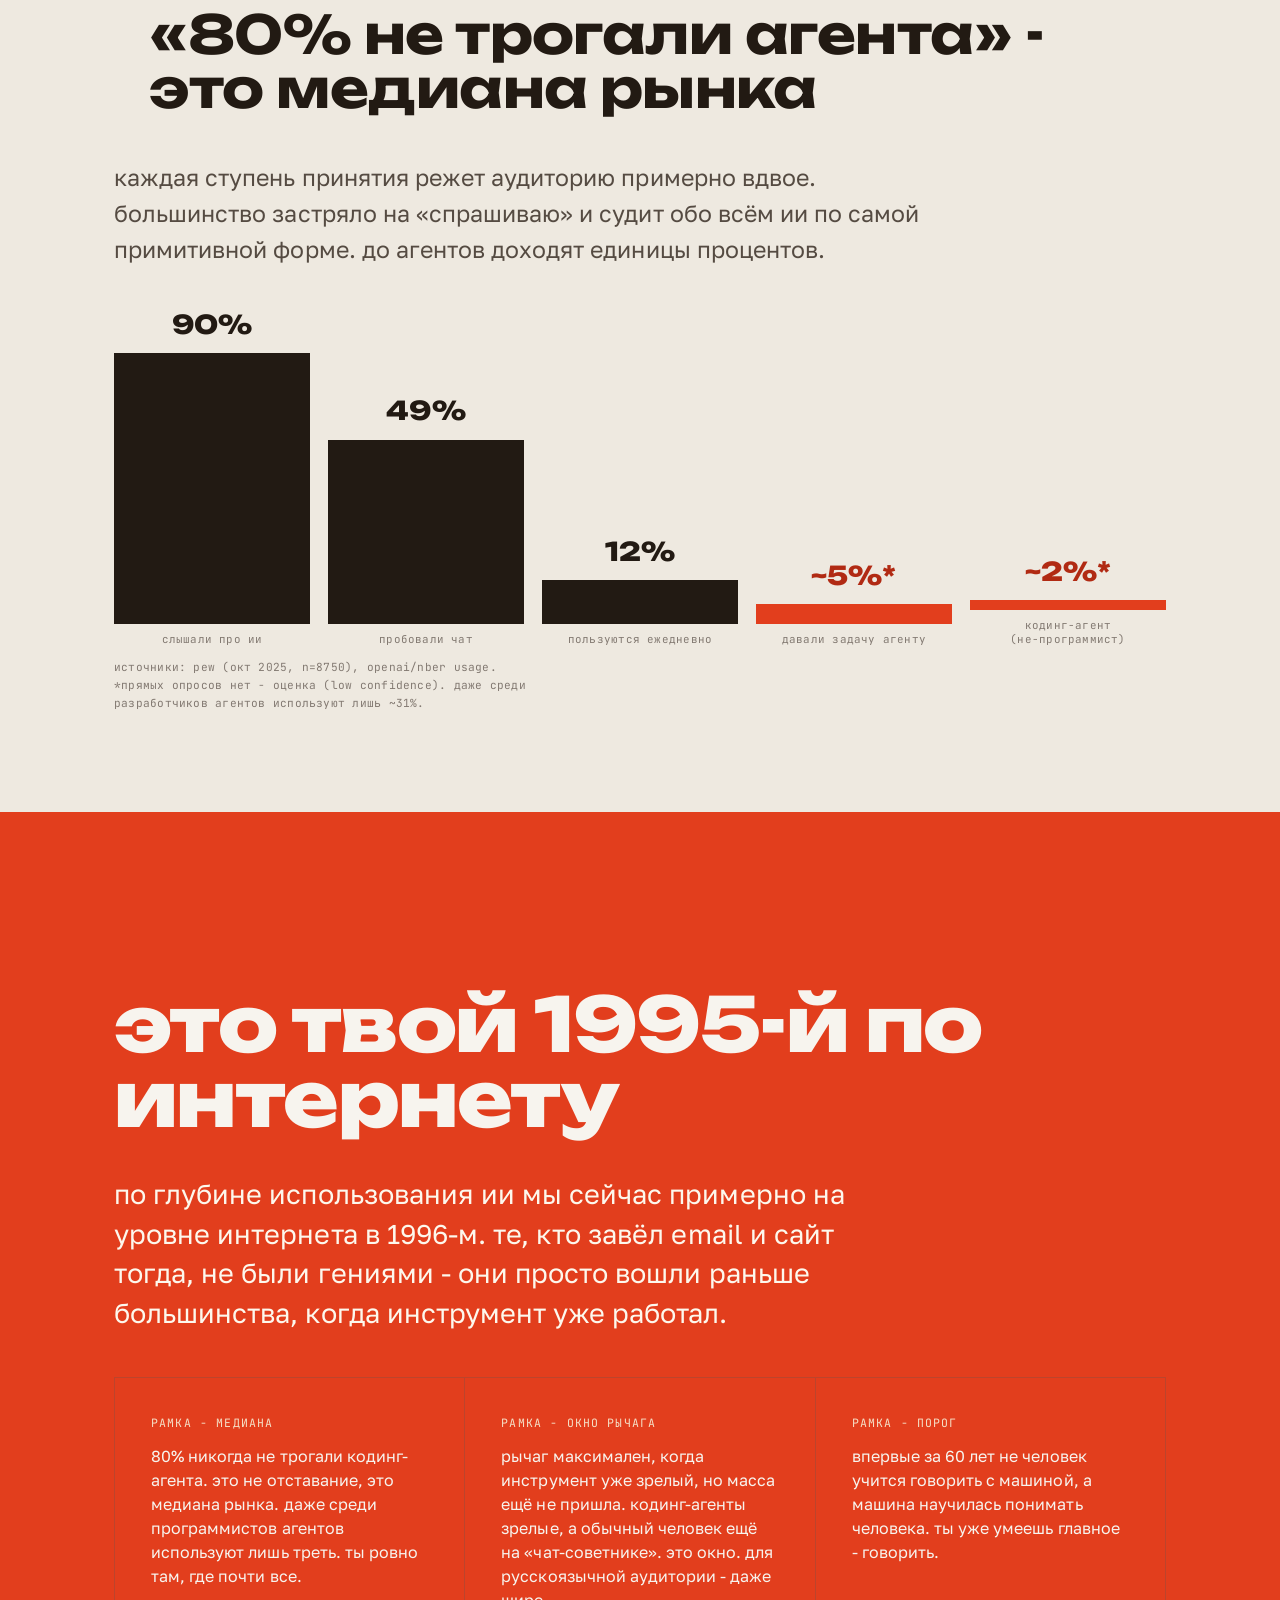
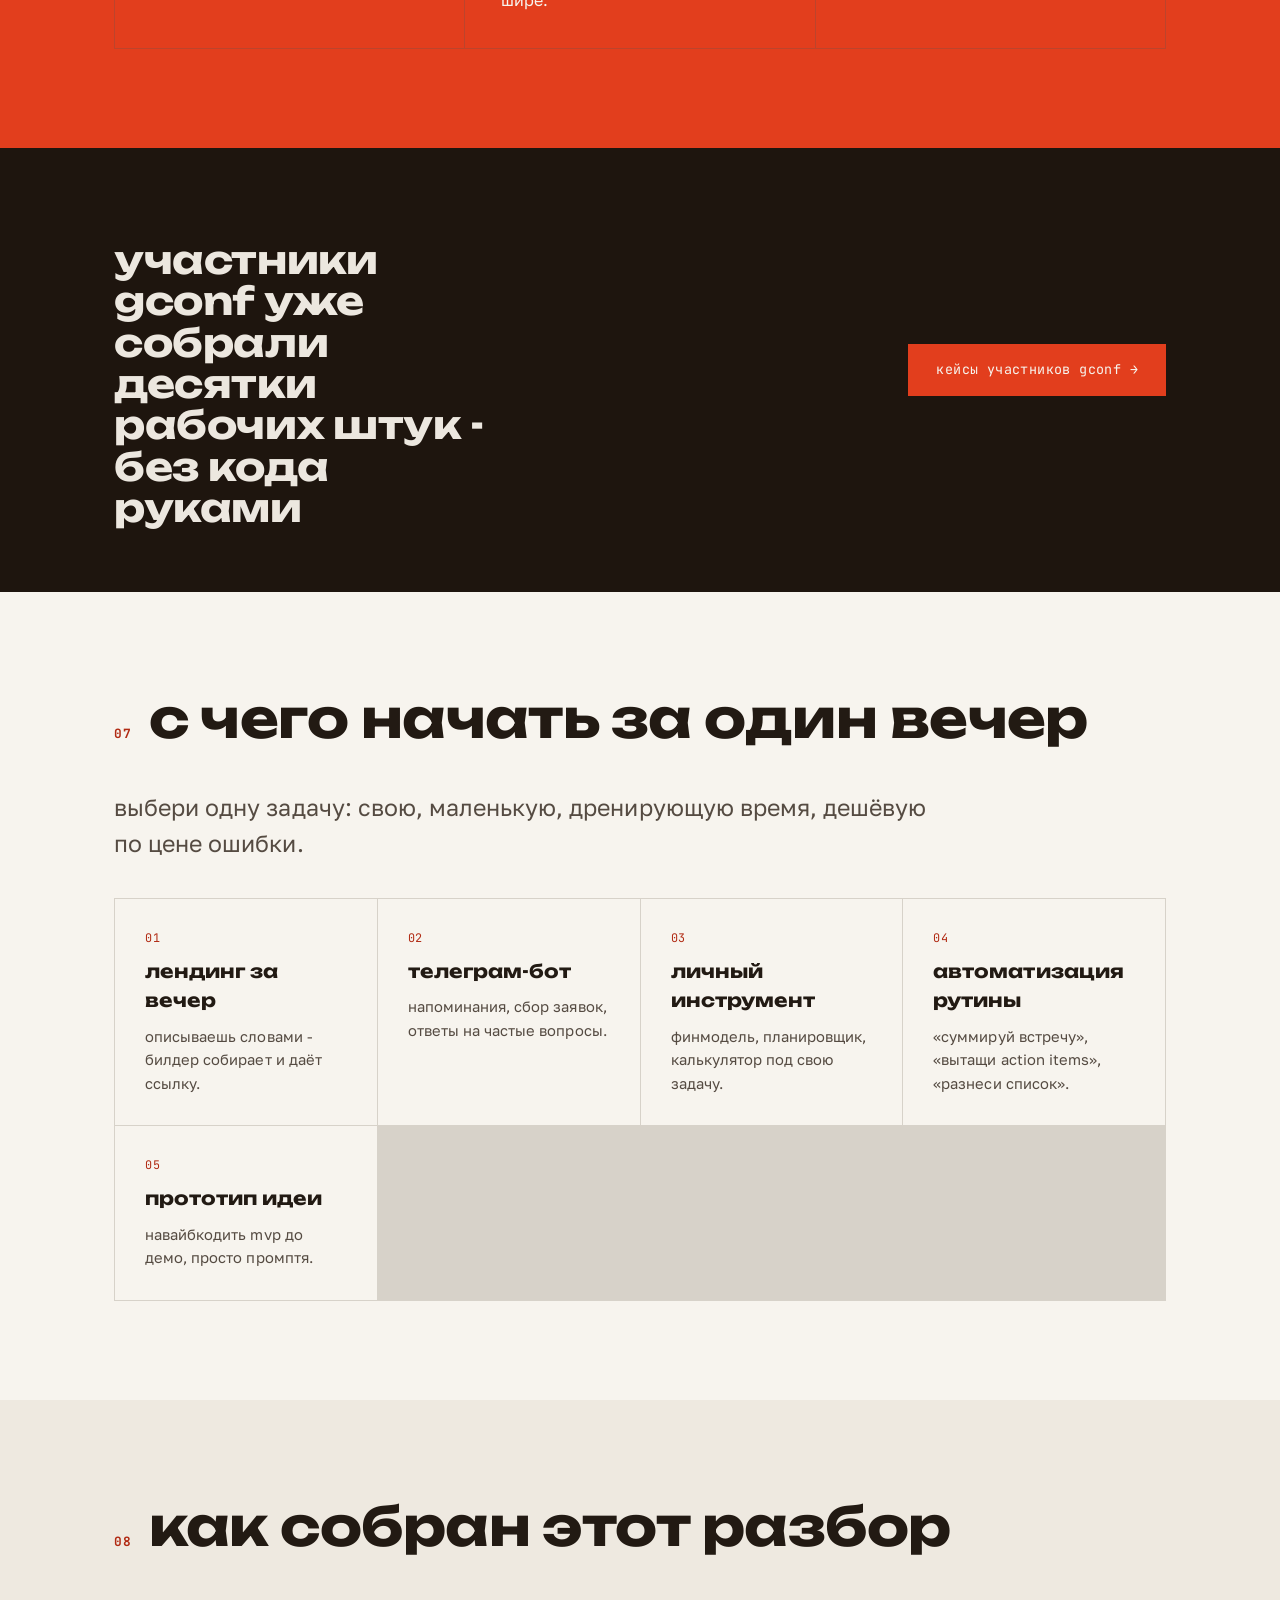
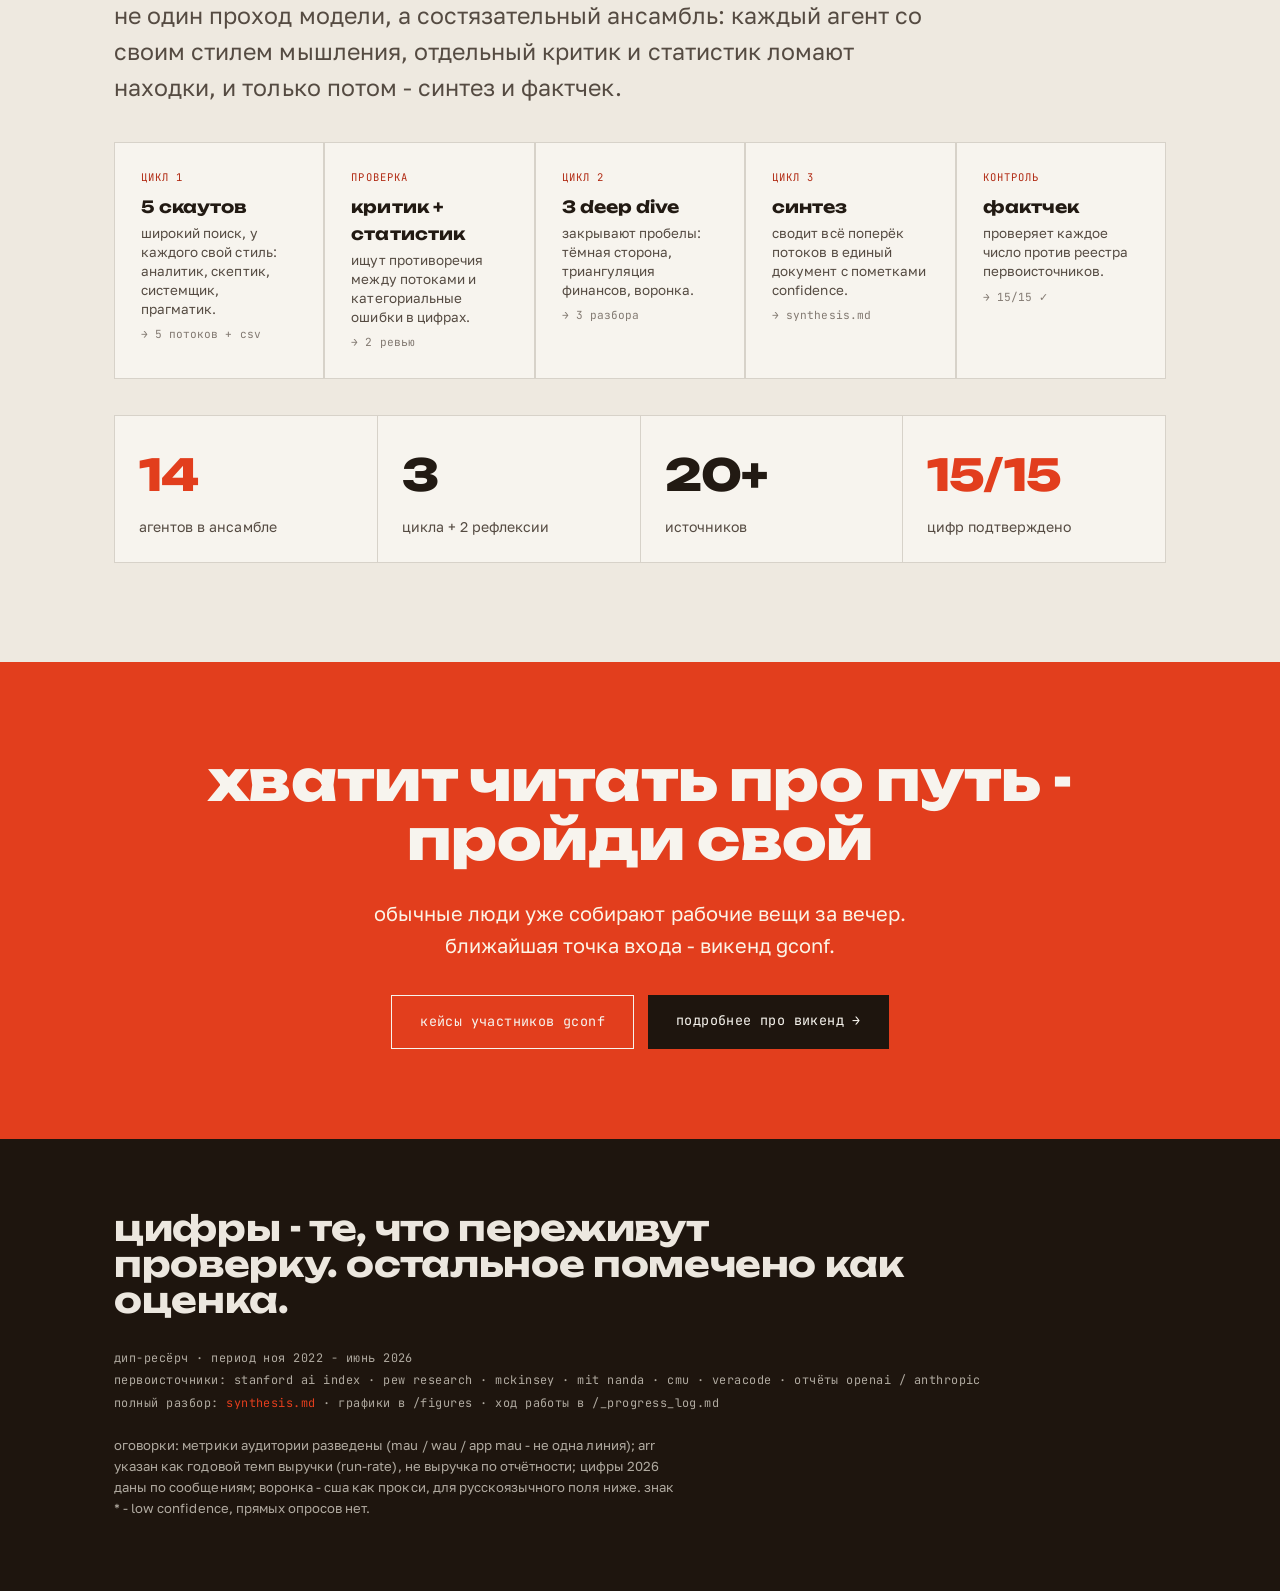
==== commit 09a94fca: "path page: closing CTA (cases + weekend)" ====
--- a/index.html
+++ b/index.html
@@ -268,6 +268,18 @@
   </div>
 </section>
 
+<!-- ============ ЗАКРЫВАЮЩИЙ CTA ============ -->
+<section class="endcta">
+  <div class="wrap">
+    <h2 class="r">хватит читать про путь - пройди свой</h2>
+    <p class="r d1">обычные люди уже собирают рабочие вещи за вечер. ближайшая точка входа - викенд gconf.</p>
+    <div class="cta-row r d2">
+      <a class="secondary" href="cases.html">кейсы участников gconf</a>
+      <a class="primary" href="https://t.me/gptlovers/1009" target="_blank" rel="noopener">подробнее про викенд →</a>
+    </div>
+  </div>
+</section>
+
 <!-- ============ FOOTER ============ -->
 <footer>
   <div class="wrap">
--- a/style.css
+++ b/style.css
@@ -319,3 +319,21 @@
 .midcta a{flex-shrink:0;font-family:var(--font-mono);font-size:0.84rem;letter-spacing:0.03em;color:var(--paper);background:var(--ember);text-decoration:none;padding:15px 28px;white-space:nowrap;transition:transform .3s var(--ease),background .3s var(--ease)}
 .midcta a:hover{background:var(--ember-deep);transform:translateX(5px)}
 @media (max-width:720px){.midcta .wrap{flex-direction:column;align-items:flex-start}}
+
+/* ---------- cases CTA: two buttons ---------- */
+.cta-row{display:flex;gap:14px;justify-content:center;flex-wrap:wrap;margin-top:1.7em}
+.cases-cta .cta-row a{margin-top:0}
+.cases-cta .cta-row a.secondary{background:transparent;color:var(--on-band);border:1px solid var(--on-band-soft)}
+.cases-cta .cta-row a.secondary:hover{border-color:var(--on-band);color:var(--paper);background:transparent}
+
+/* ---------- closing CTA on path page ---------- */
+.endcta{background:var(--ember);color:var(--paper);padding:clamp(56px,10vh,112px) 0;text-align:center}
+.endcta h2{font-family:var(--font-display);font-weight:800;font-size:clamp(1.9rem,1.4rem + 2.6vw,3.6rem);color:var(--paper);max-width:20ch;margin:0 auto 0.5em;letter-spacing:-0.01em;line-height:1.05}
+.endcta p{color:oklch(0.97 0.02 80);max-width:48ch;margin:0 auto;font-size:clamp(1.02rem,0.95rem + 0.5vw,1.25rem)}
+.endcta .cta-row{display:flex;gap:14px;justify-content:center;flex-wrap:wrap;margin-top:1.9em}
+.endcta .cta-row a{font-family:var(--font-mono);font-size:0.84rem;letter-spacing:0.03em;text-decoration:none;padding:15px 28px;white-space:nowrap;transition:transform .3s var(--ease),background .3s var(--ease),color .3s var(--ease)}
+.endcta .cta-row a.primary{background:var(--band);color:var(--paper)}
+.endcta .cta-row a.primary:hover{background:var(--ink);transform:translateY(-2px)}
+.endcta .cta-row a.secondary{background:transparent;color:var(--paper);border:1px solid var(--paper)}
+.endcta .cta-row a.secondary:hover{background:var(--paper);color:var(--ember)}
+@media (max-width:720px){.endcta .cta-row{flex-direction:column}}
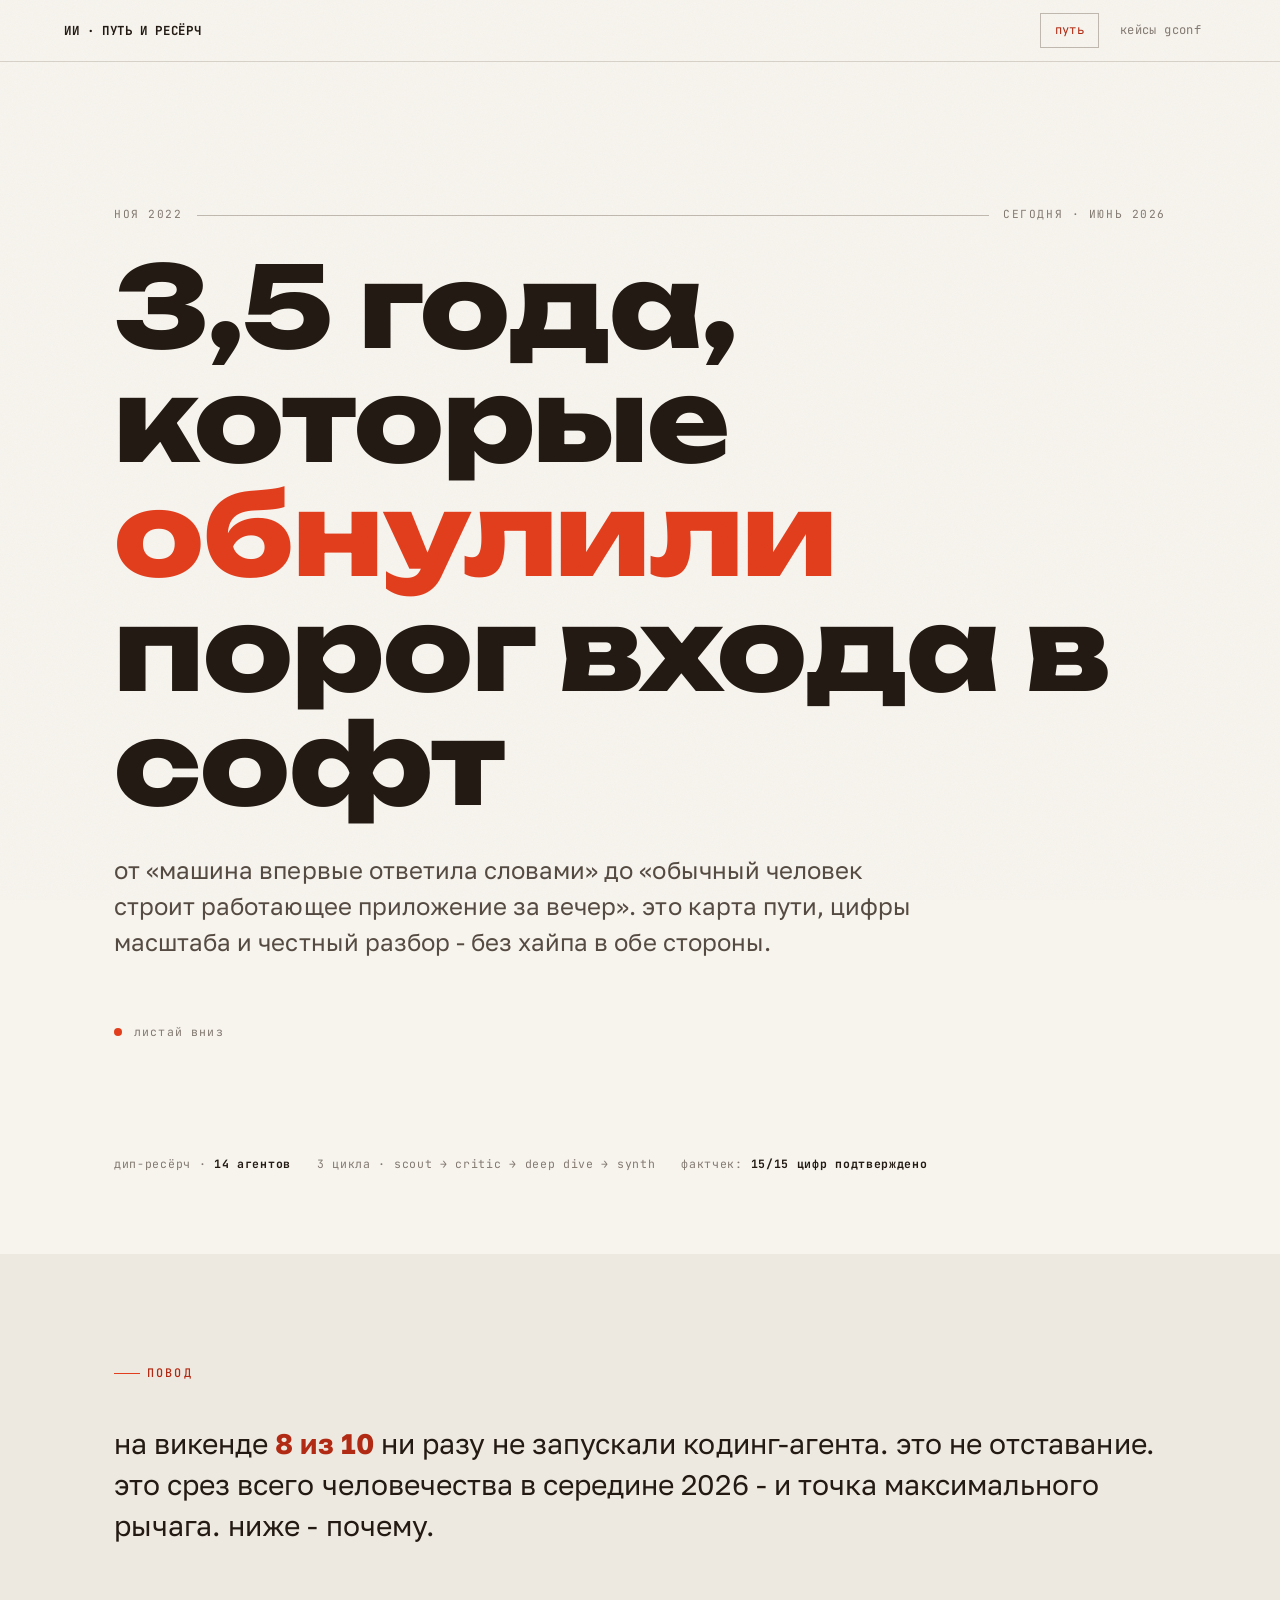
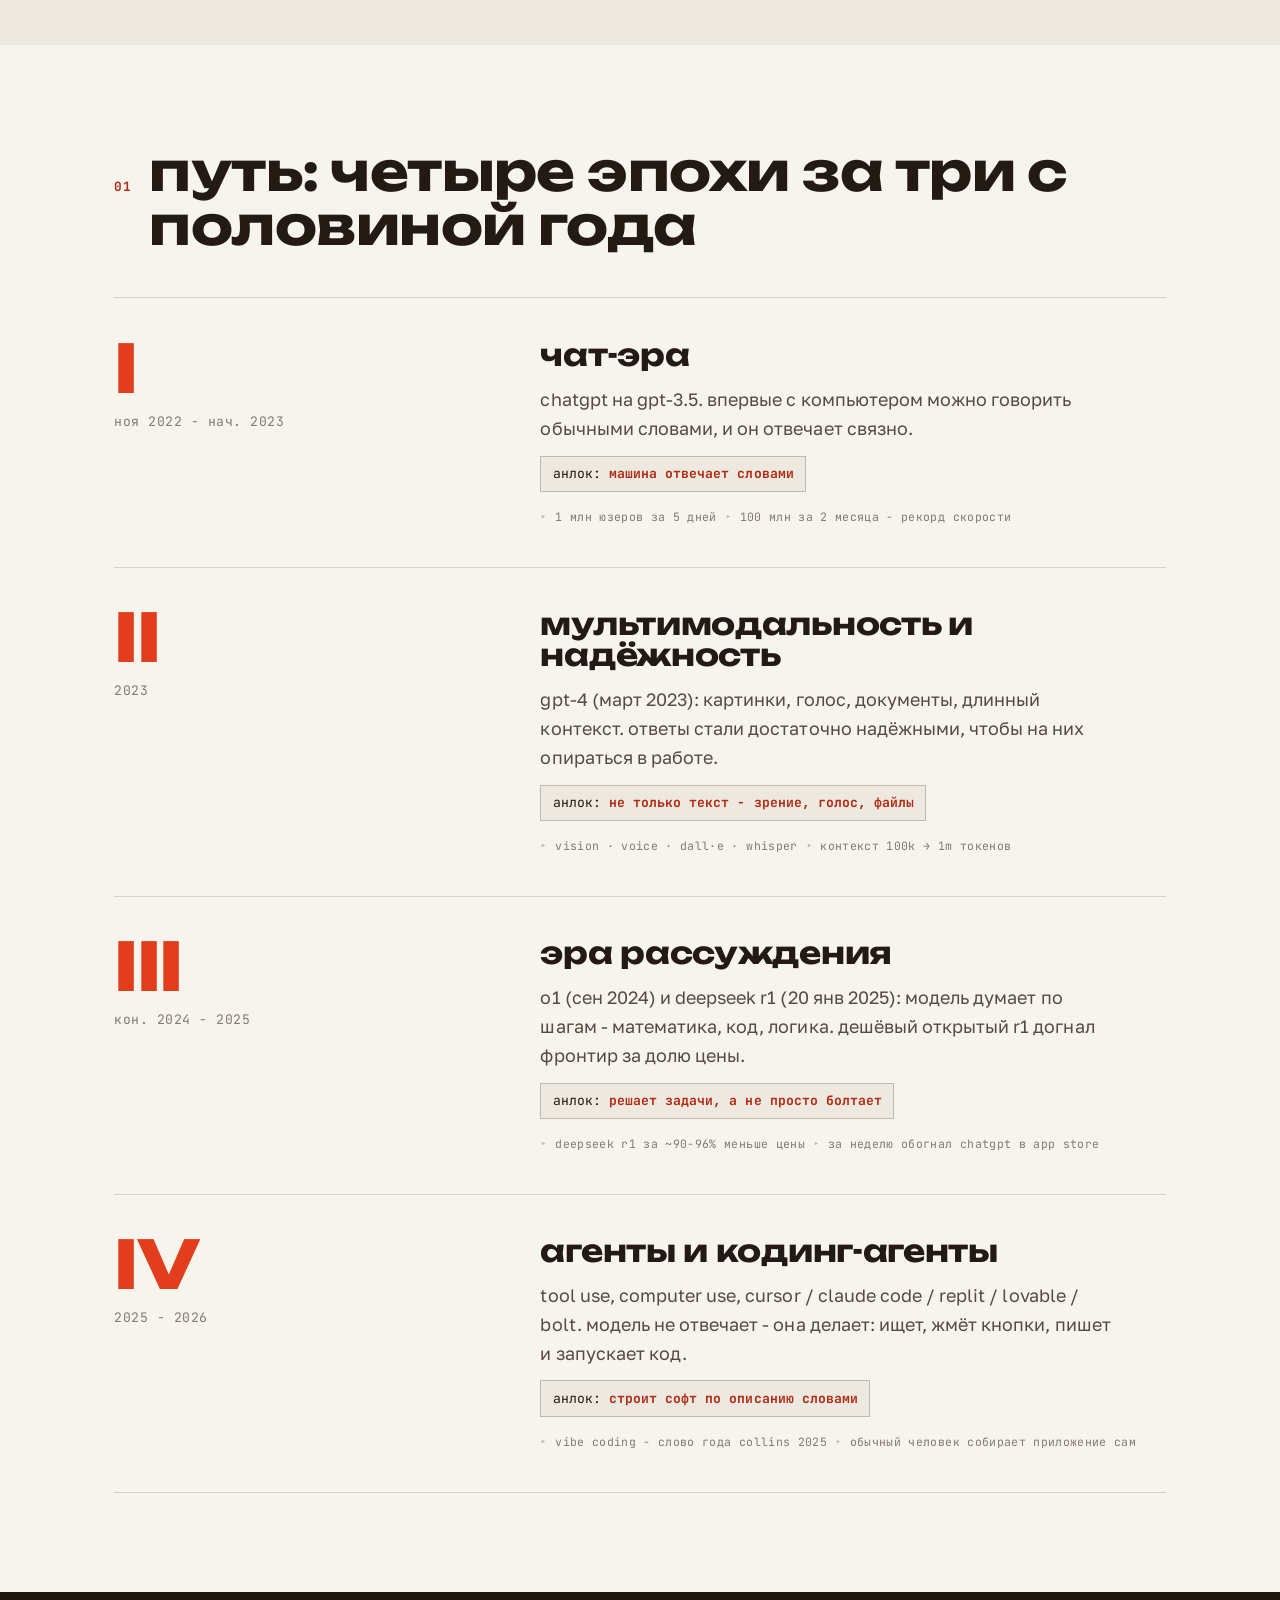
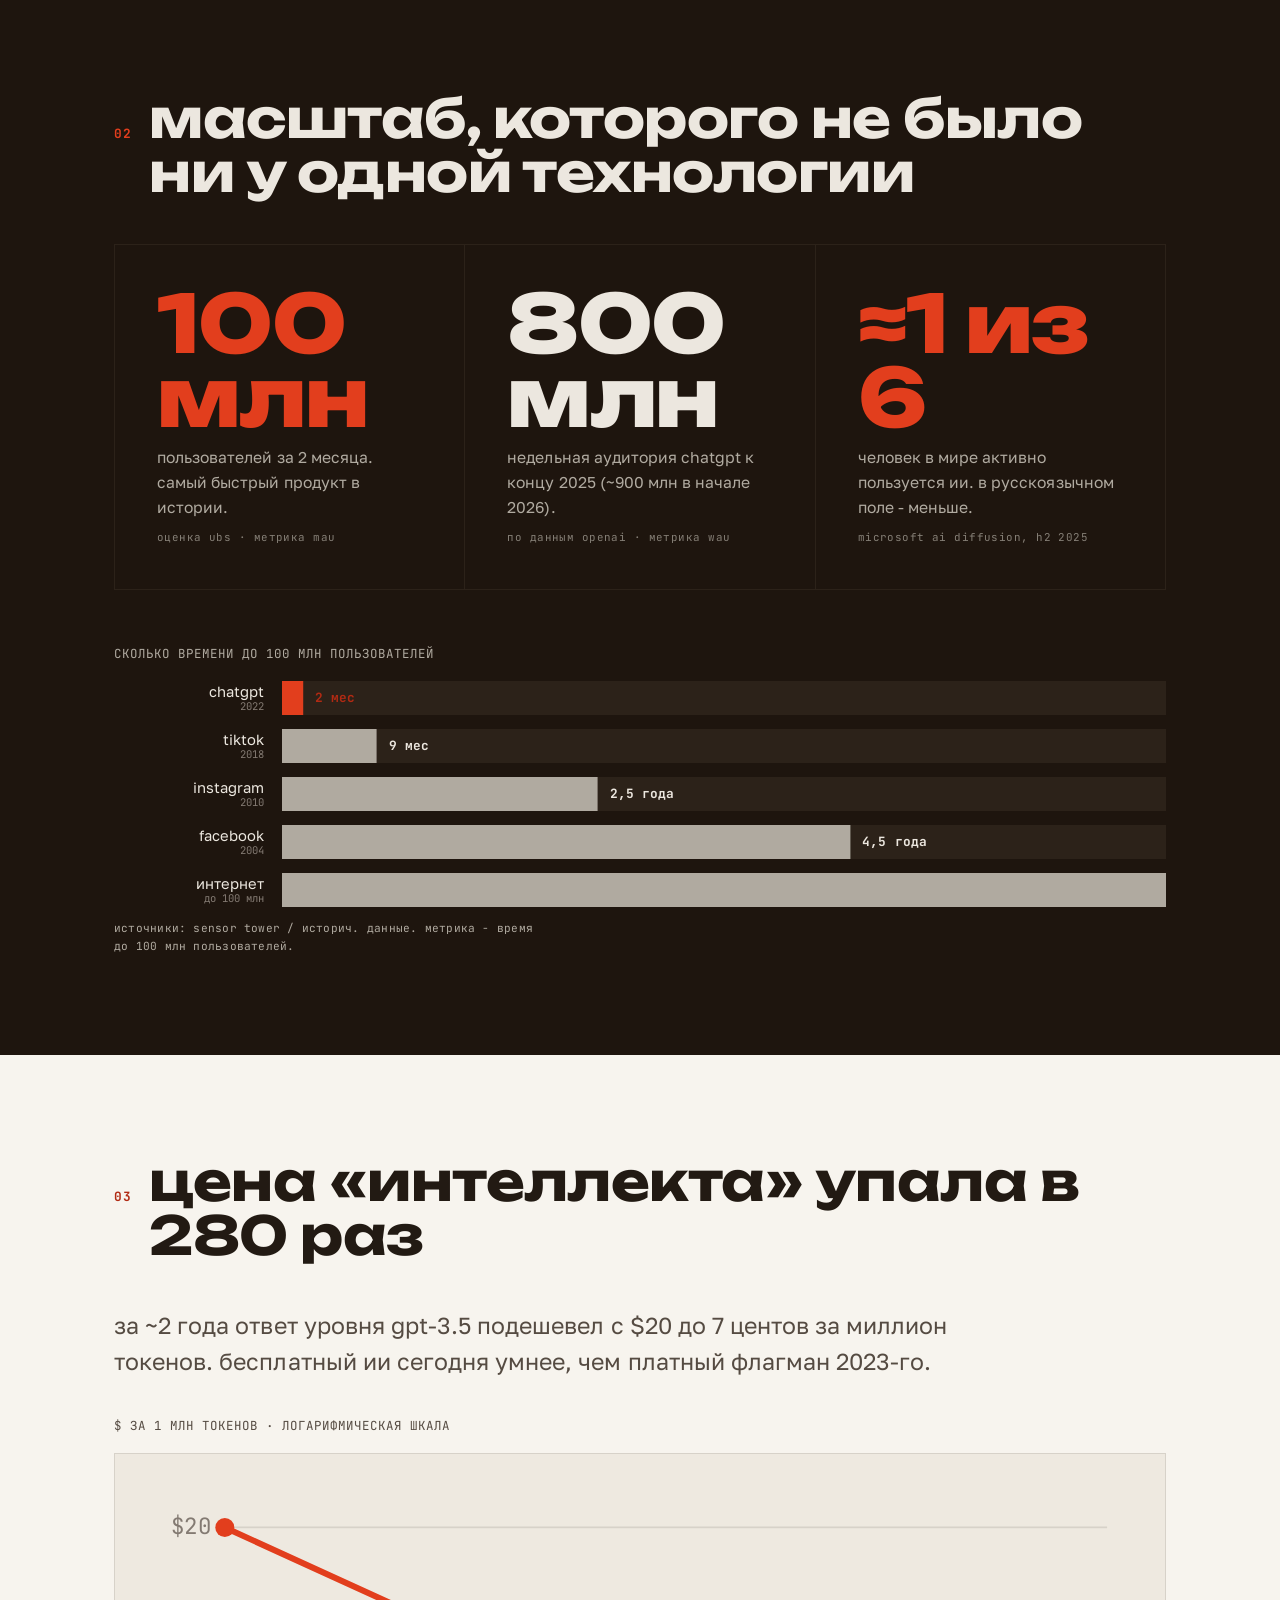
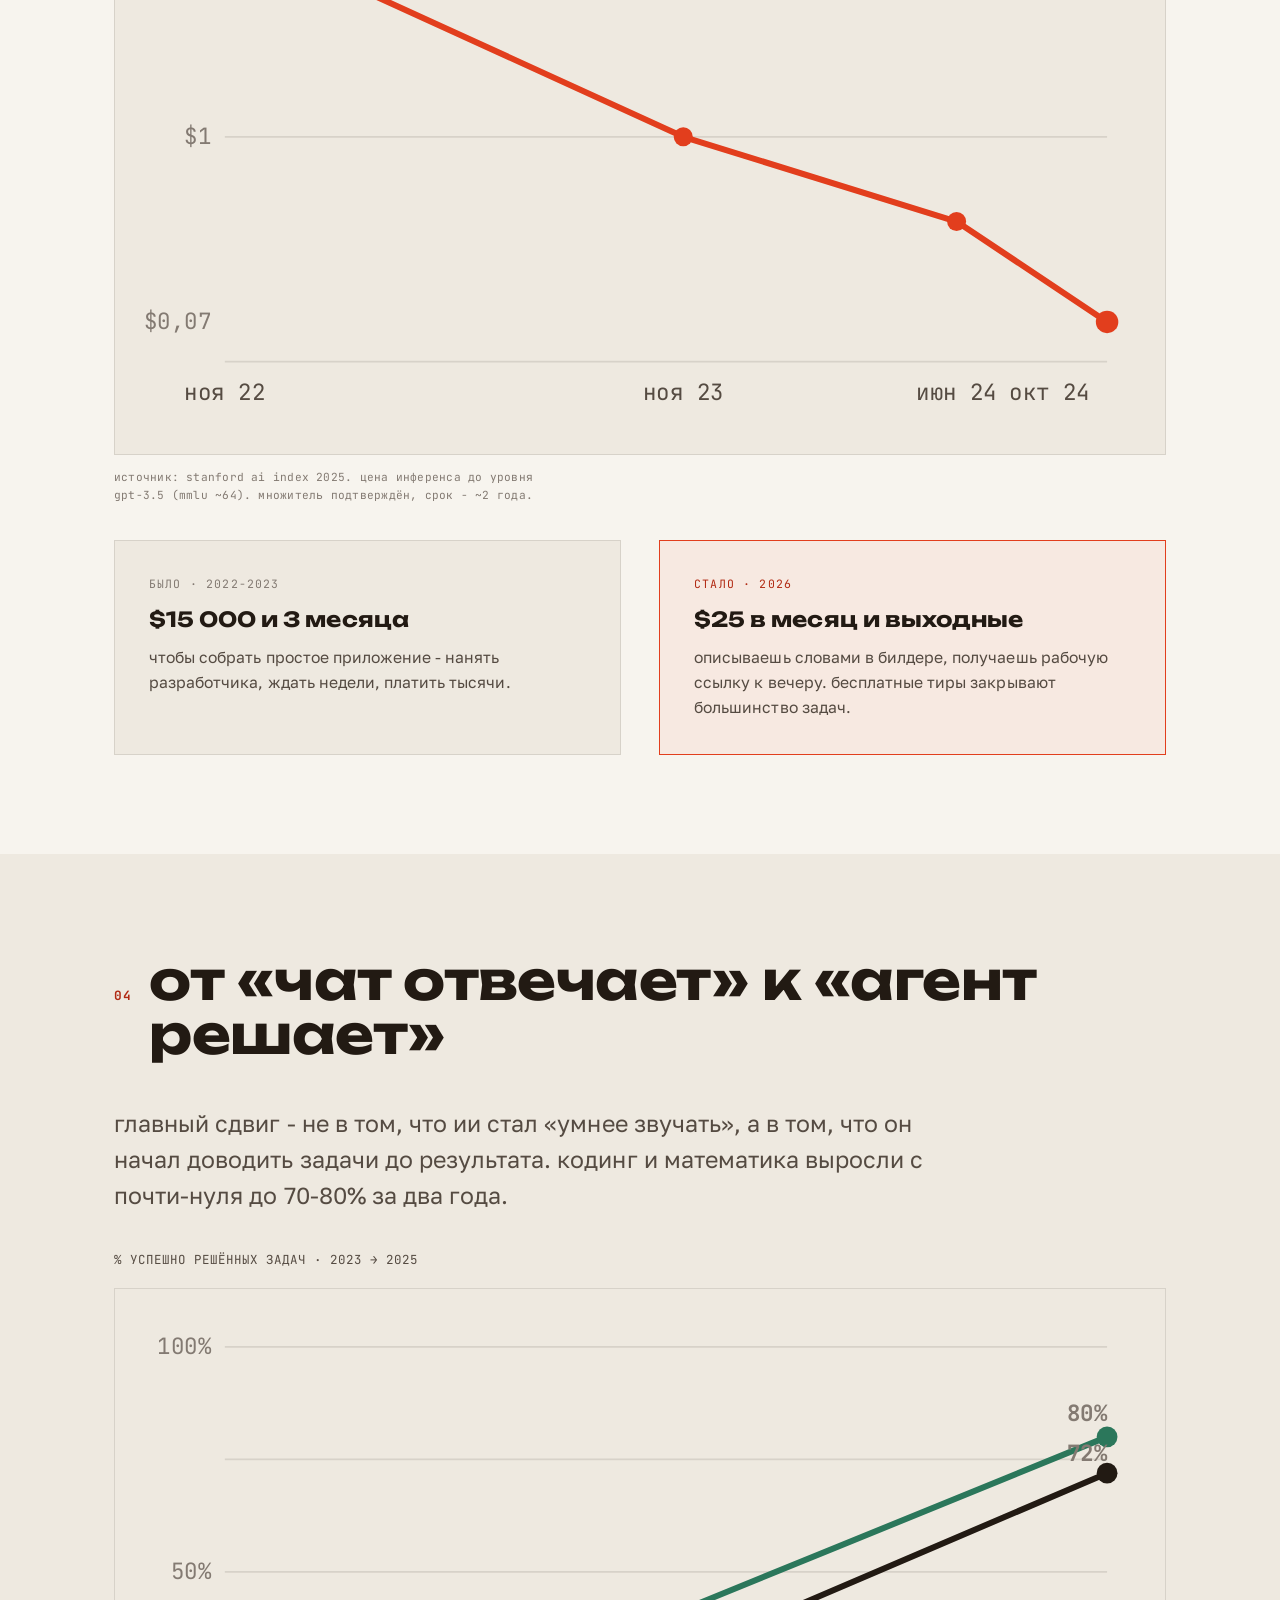
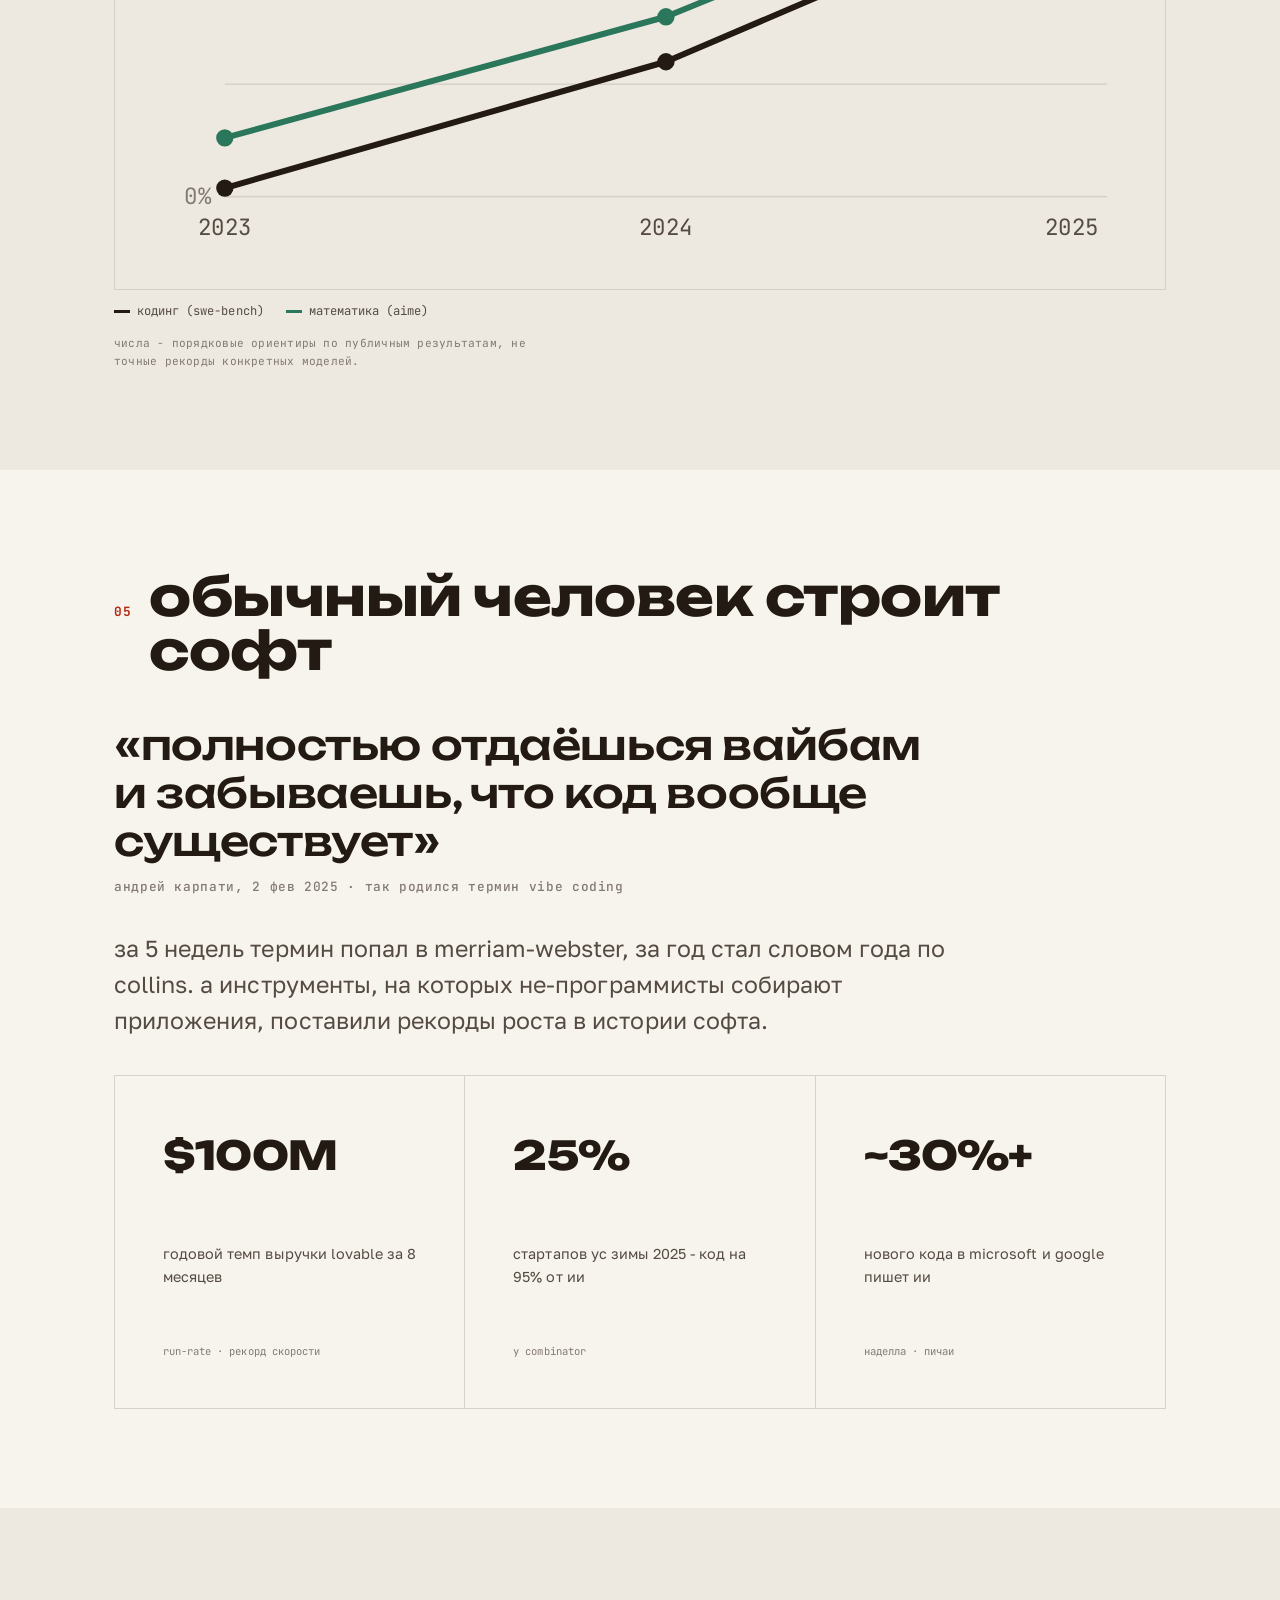
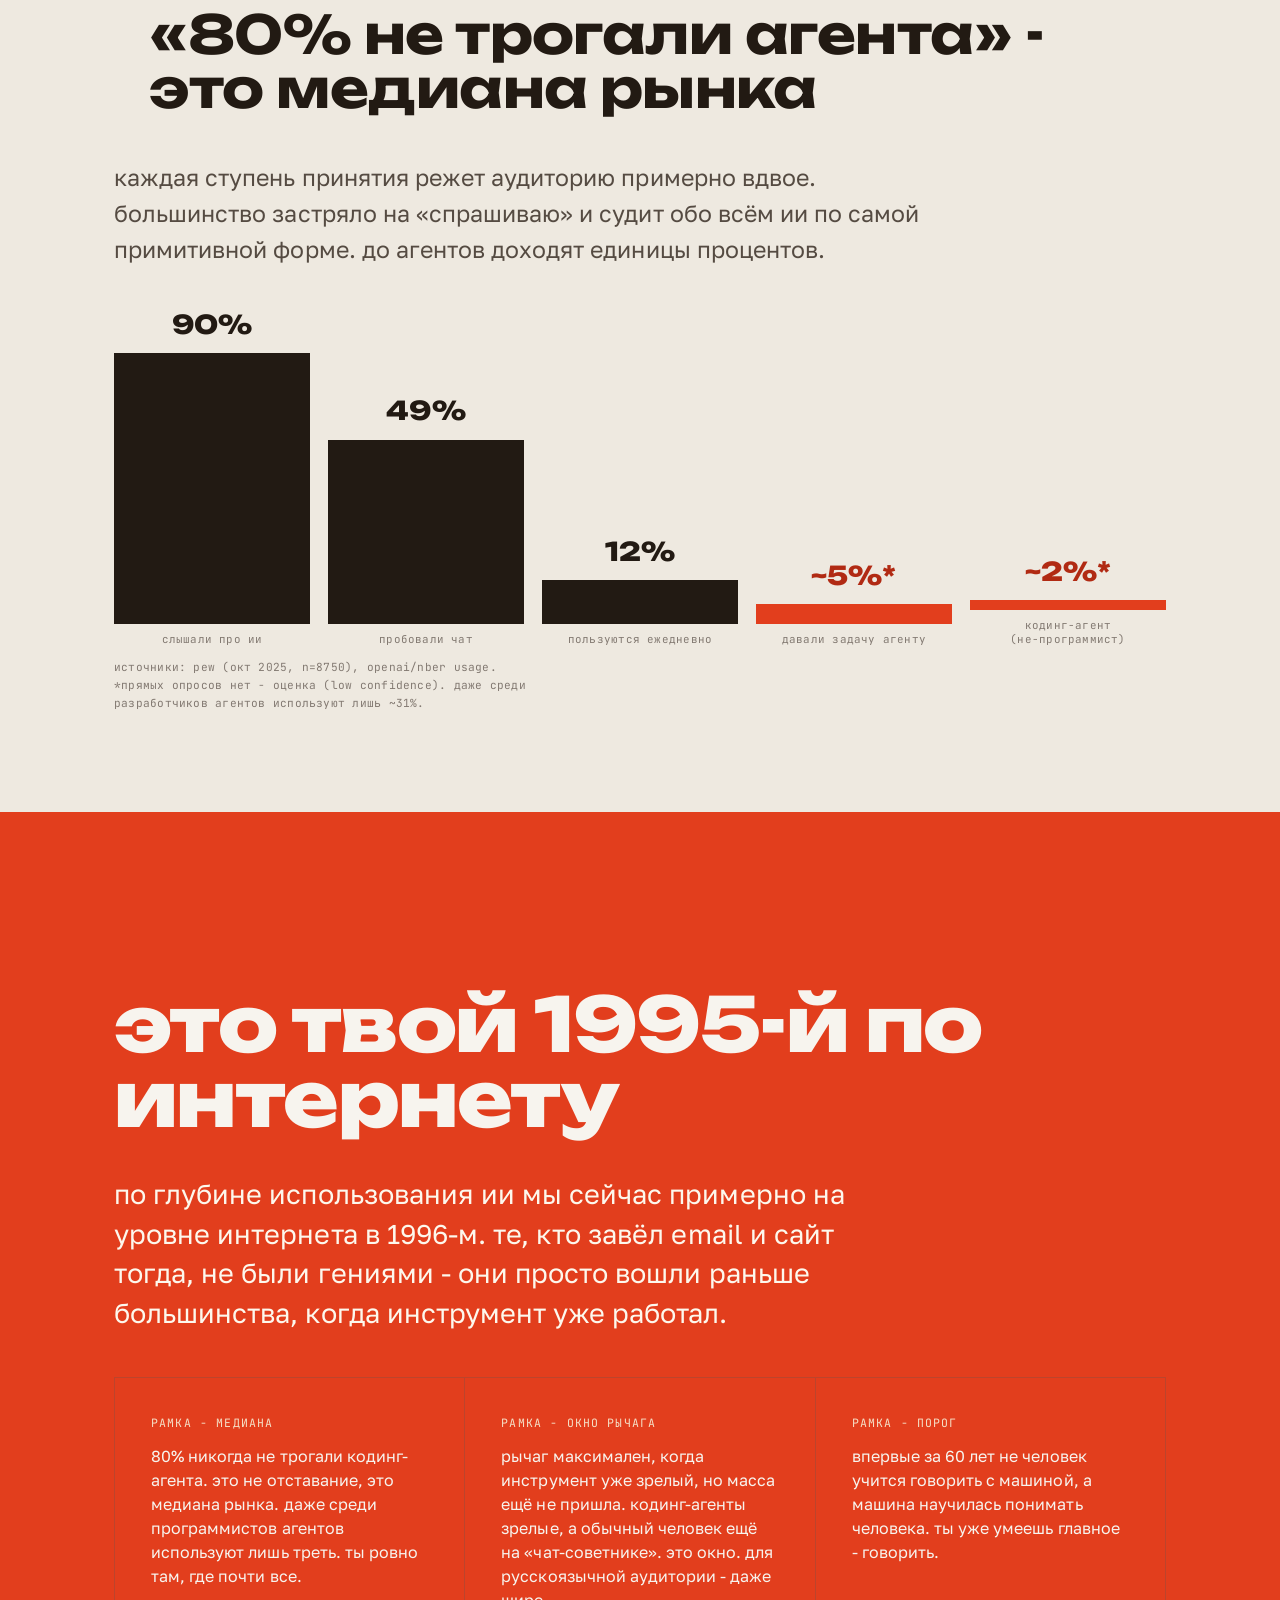
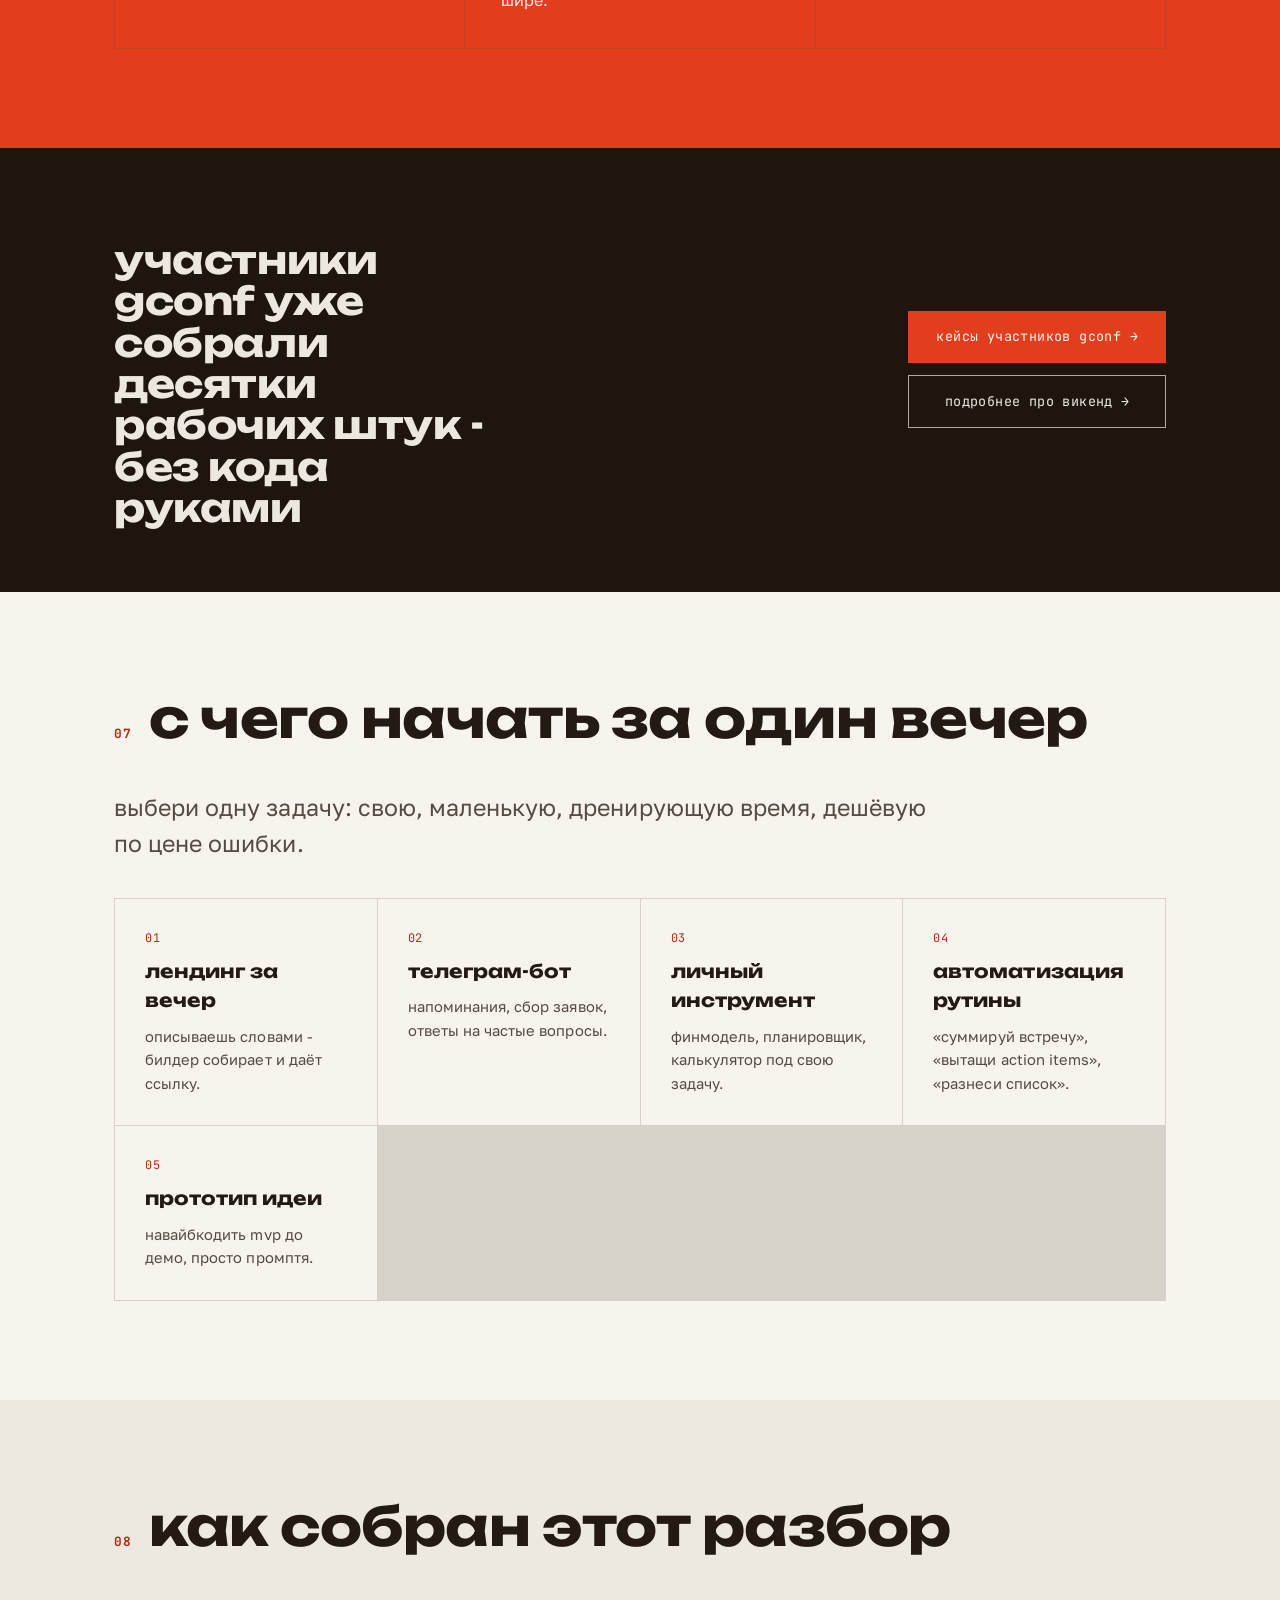
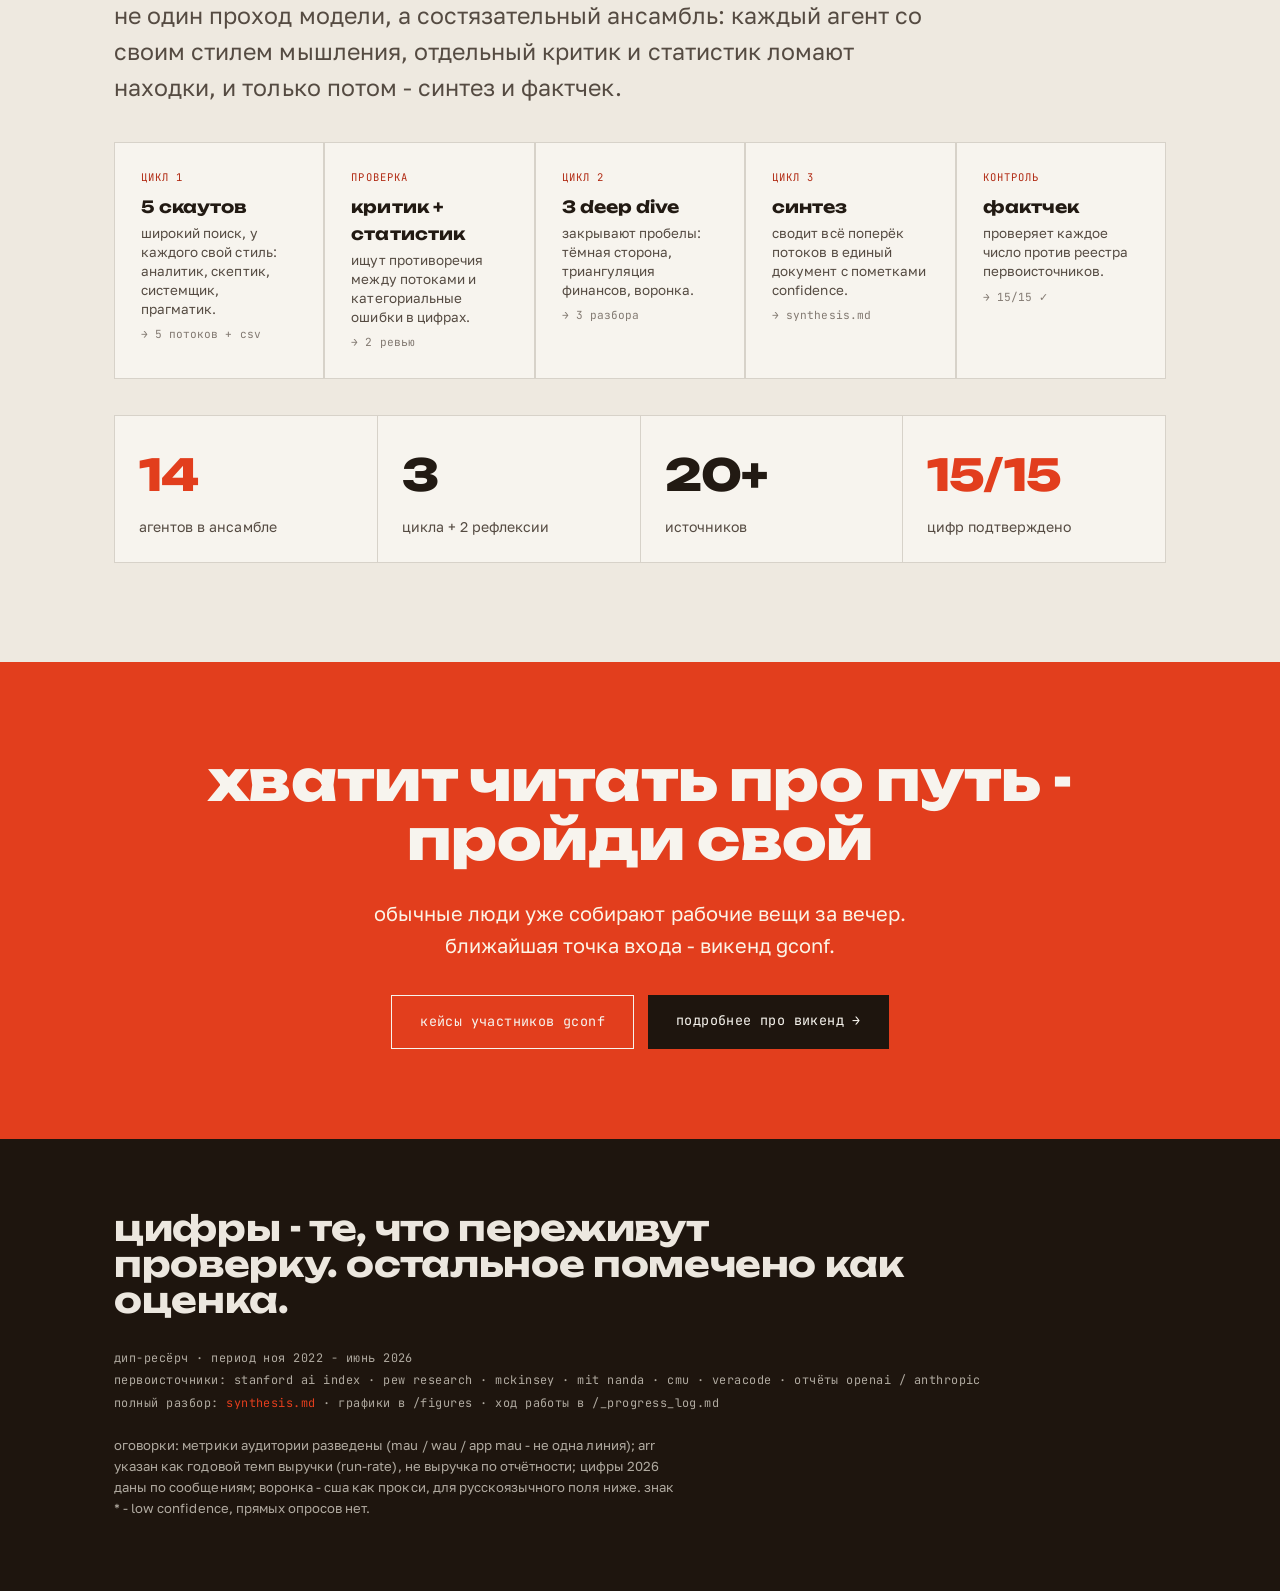
==== commit decda2f5: "midcta: add weekend button" ====
--- a/index.html
+++ b/index.html
@@ -228,7 +228,10 @@
       <div class="mc-kicker r">пруф, а не теория</div>
       <h2 class="r d1">участники gconf уже собрали десятки рабочих штук - без кода руками</h2>
     </div>
-    <a class="r d2" href="cases.html">кейсы участников gconf →</a>
+    <div class="mc-actions r d2">
+      <a href="cases.html">кейсы участников gconf →</a>
+      <a class="secondary" href="https://t.me/gptlovers/1009" target="_blank" rel="noopener">подробнее про викенд →</a>
+    </div>
   </div>
 </section>
 
--- a/style.css
+++ b/style.css
@@ -337,3 +337,9 @@
 .endcta .cta-row a.secondary{background:transparent;color:var(--paper);border:1px solid var(--paper)}
 .endcta .cta-row a.secondary:hover{background:var(--paper);color:var(--ember)}
 @media (max-width:720px){.endcta .cta-row{flex-direction:column}}
+
+/* ---------- midcta: second button ---------- */
+.midcta .mc-actions{display:flex;flex-direction:column;gap:12px;flex-shrink:0}
+.midcta .mc-actions a{margin:0}
+.midcta a.secondary{background:transparent;color:var(--on-band);border:1px solid var(--on-band-soft);text-align:center}
+.midcta a.secondary:hover{background:transparent;color:var(--paper);border-color:var(--on-band)}
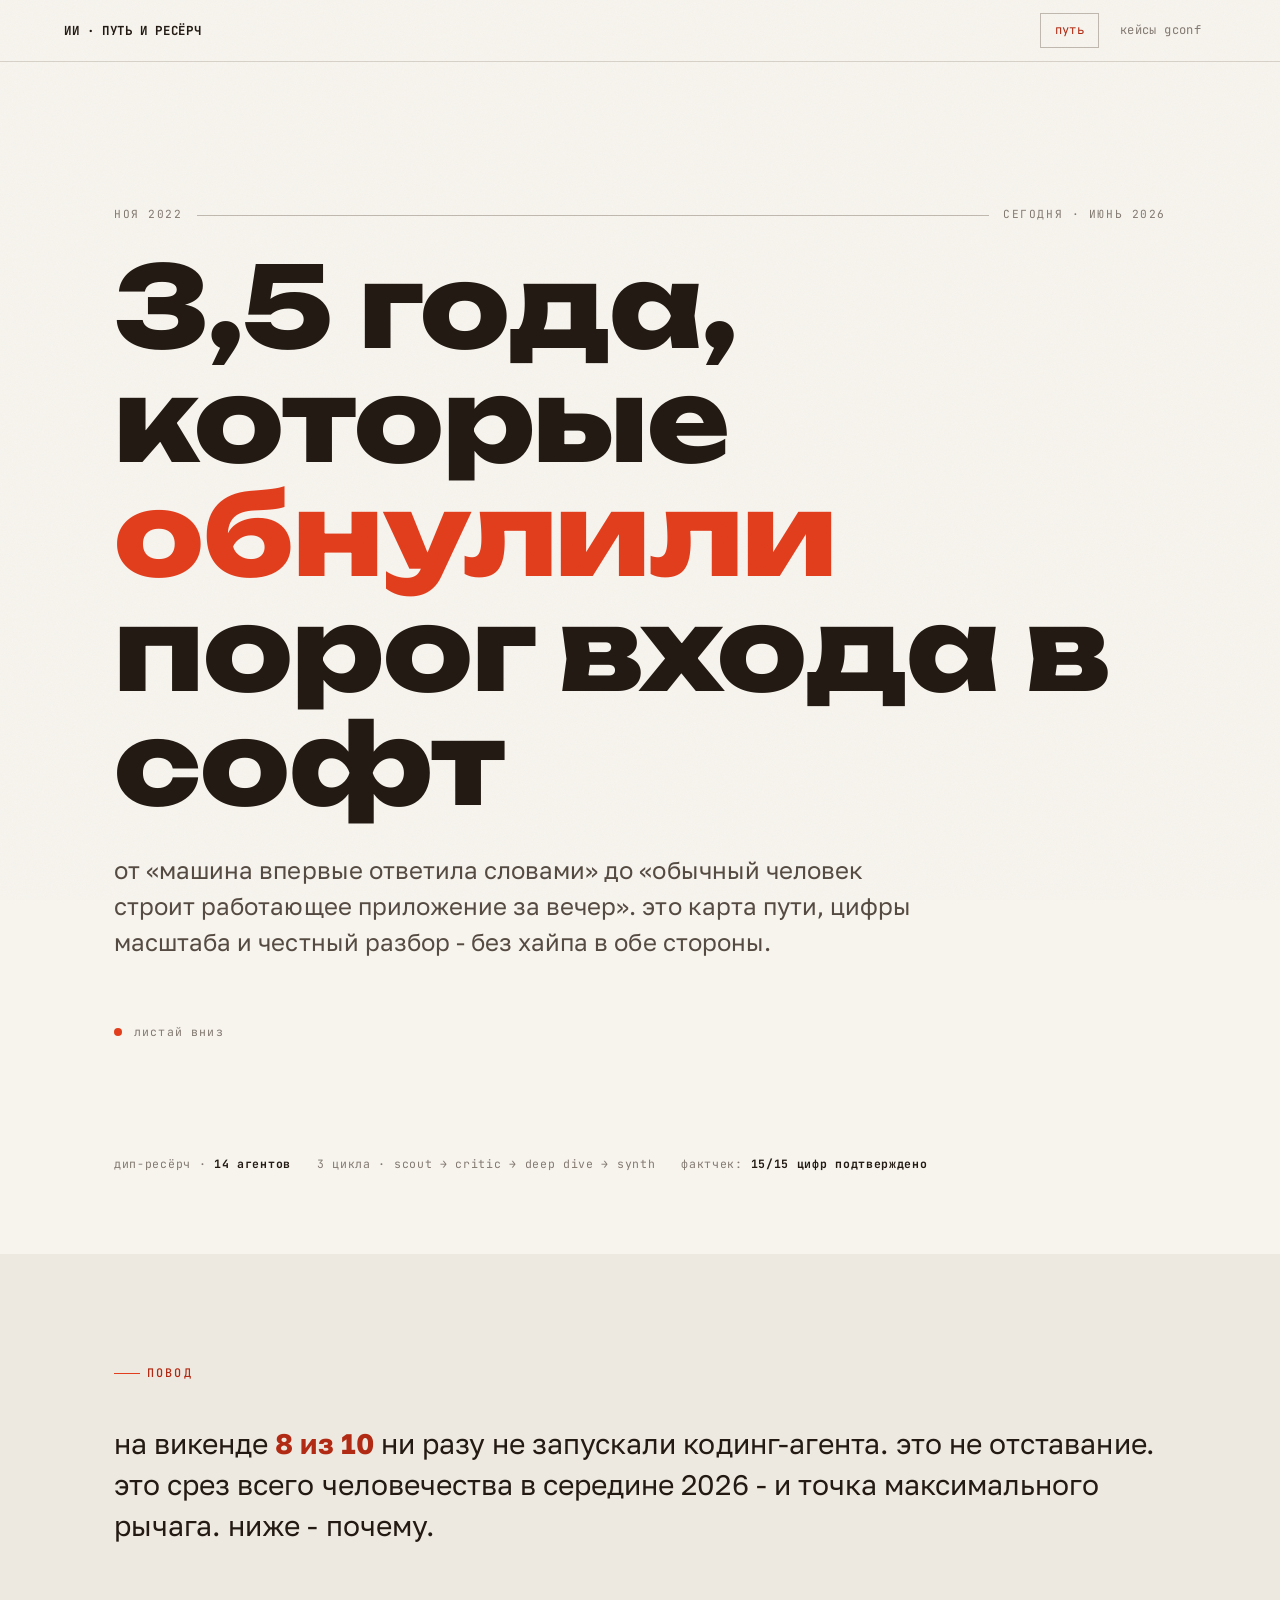
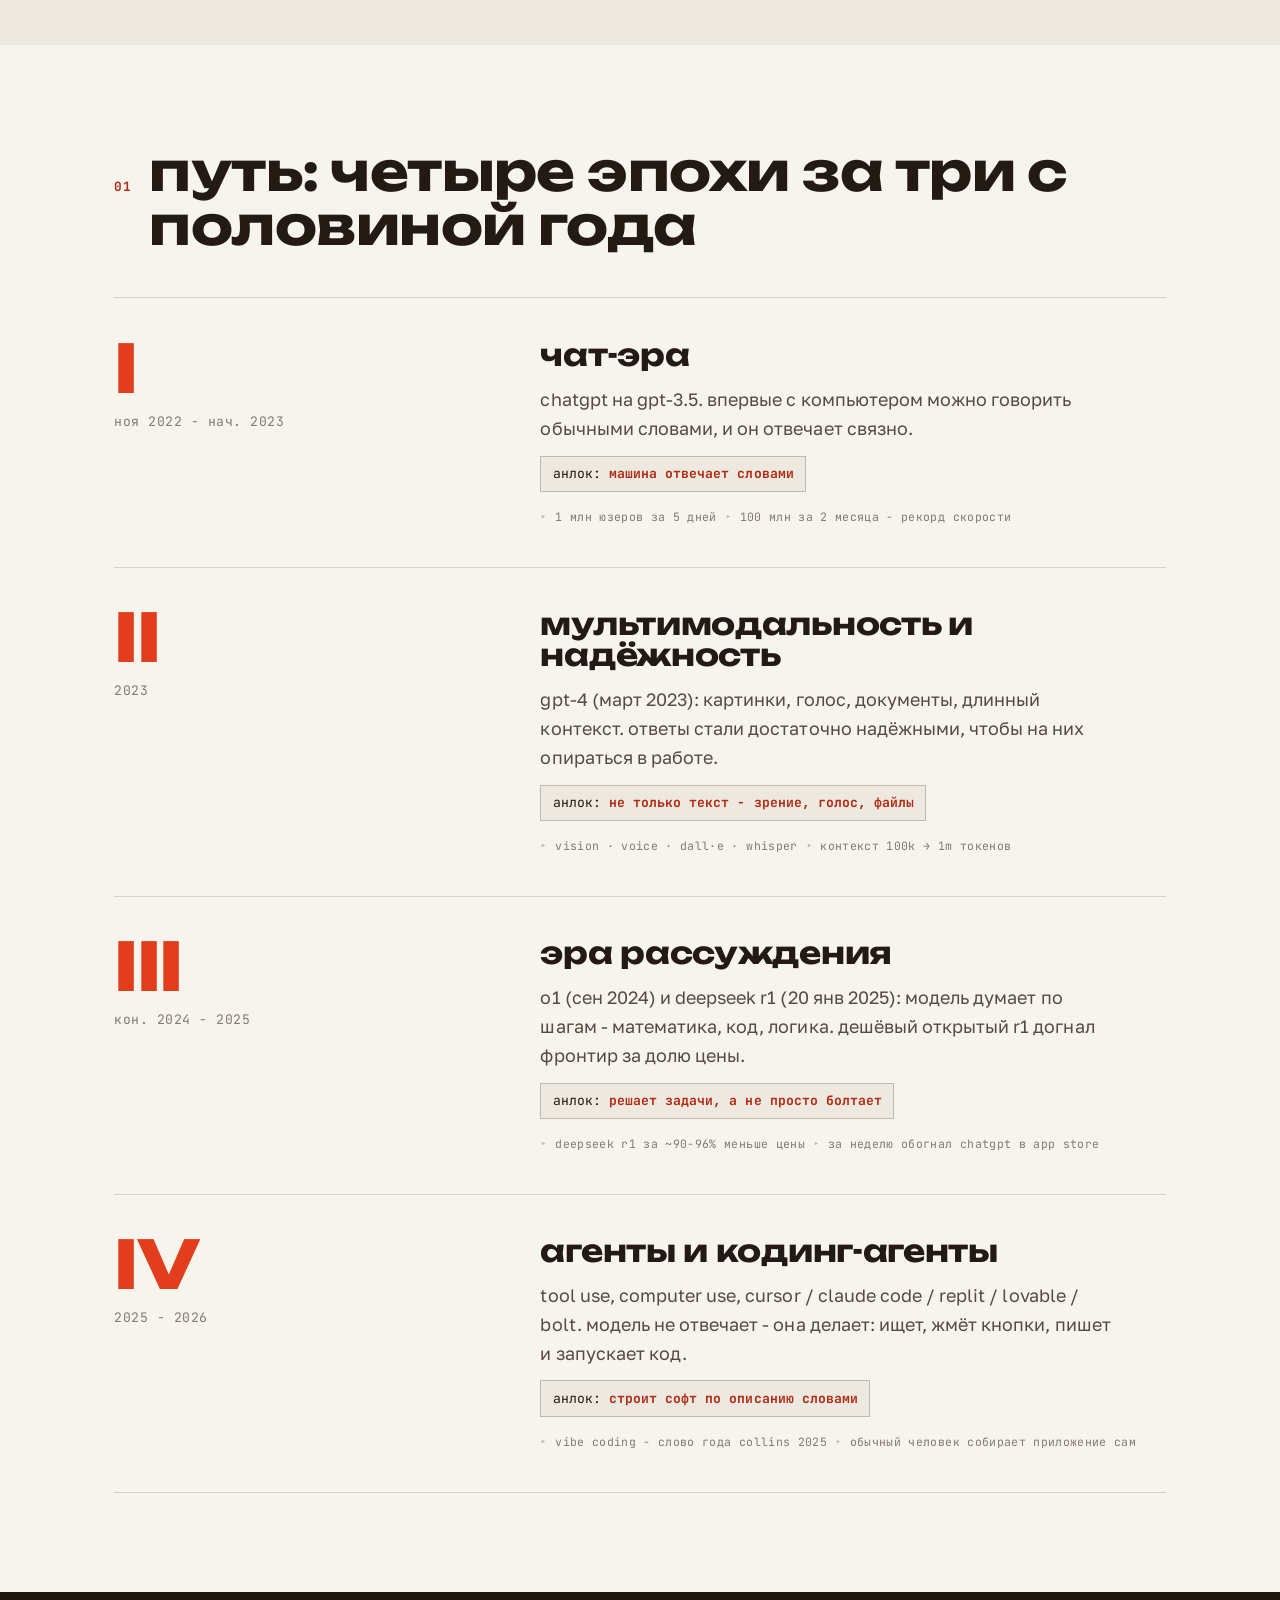
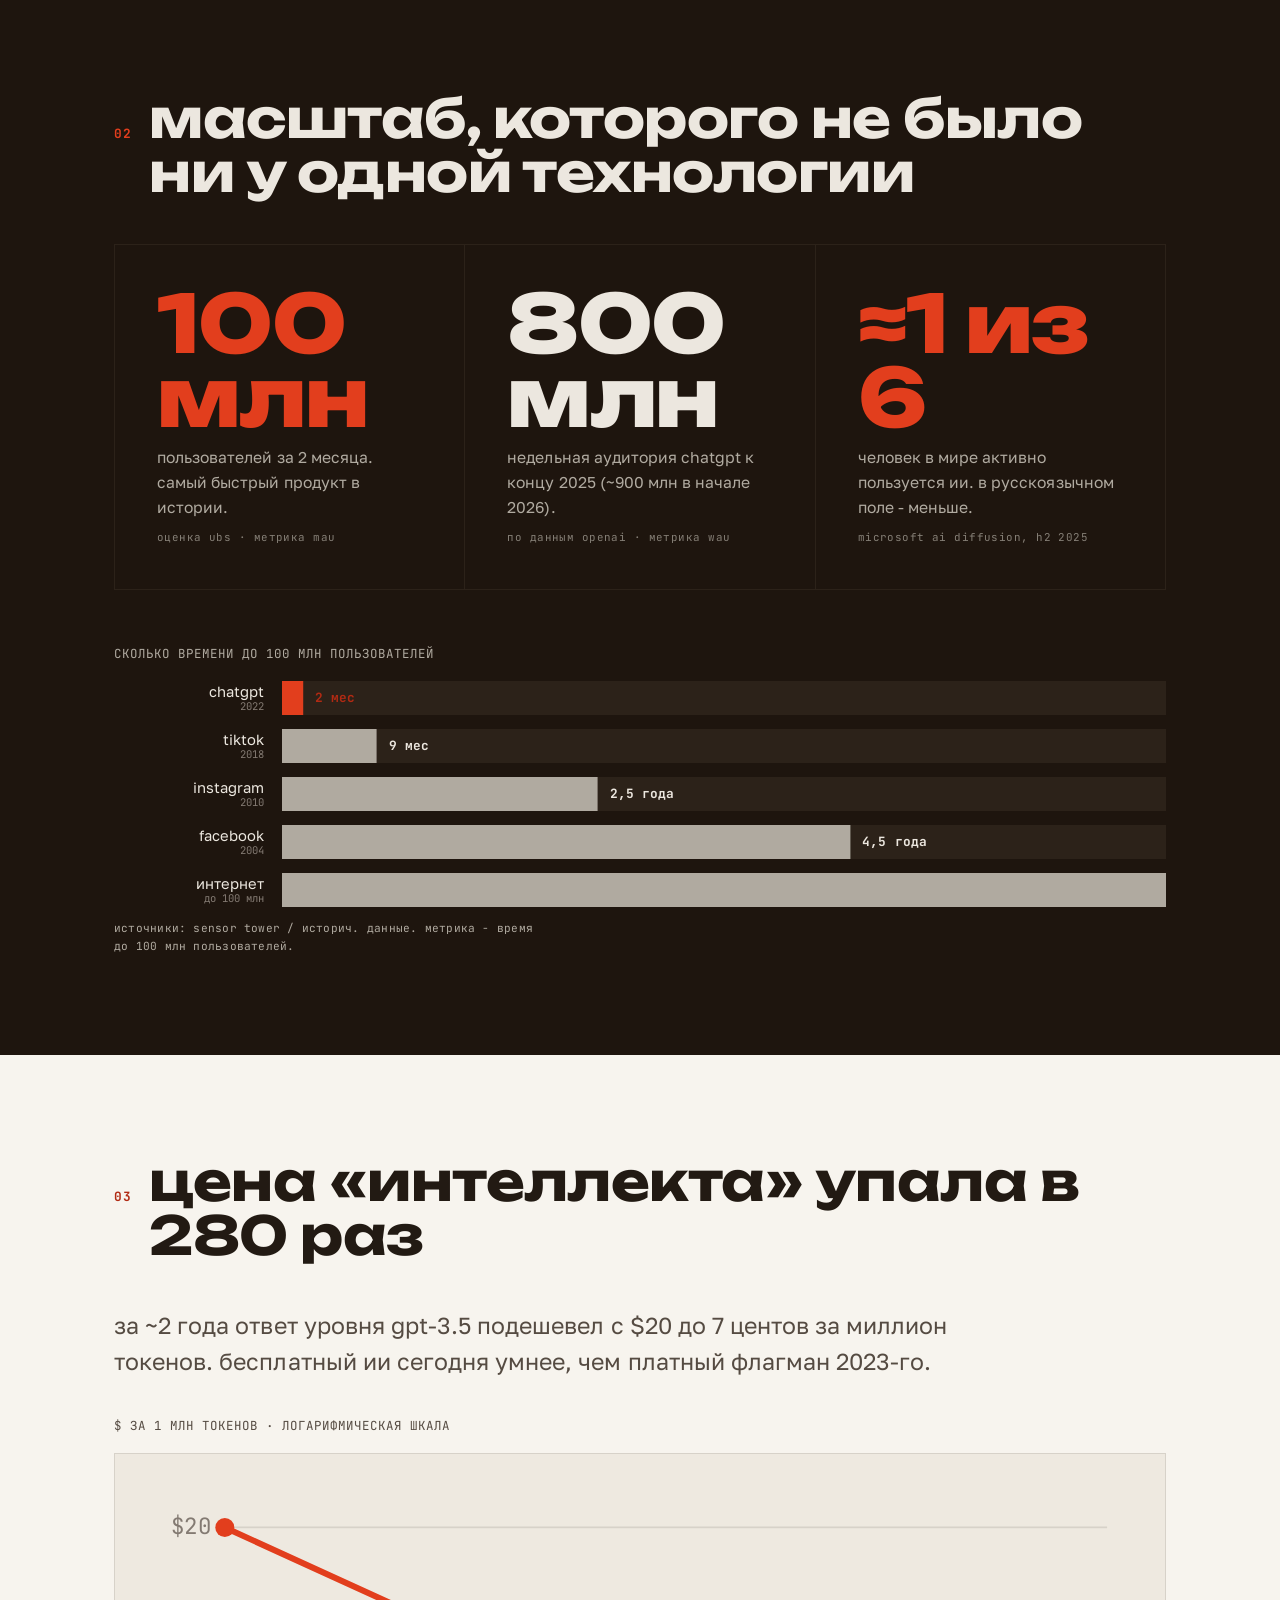
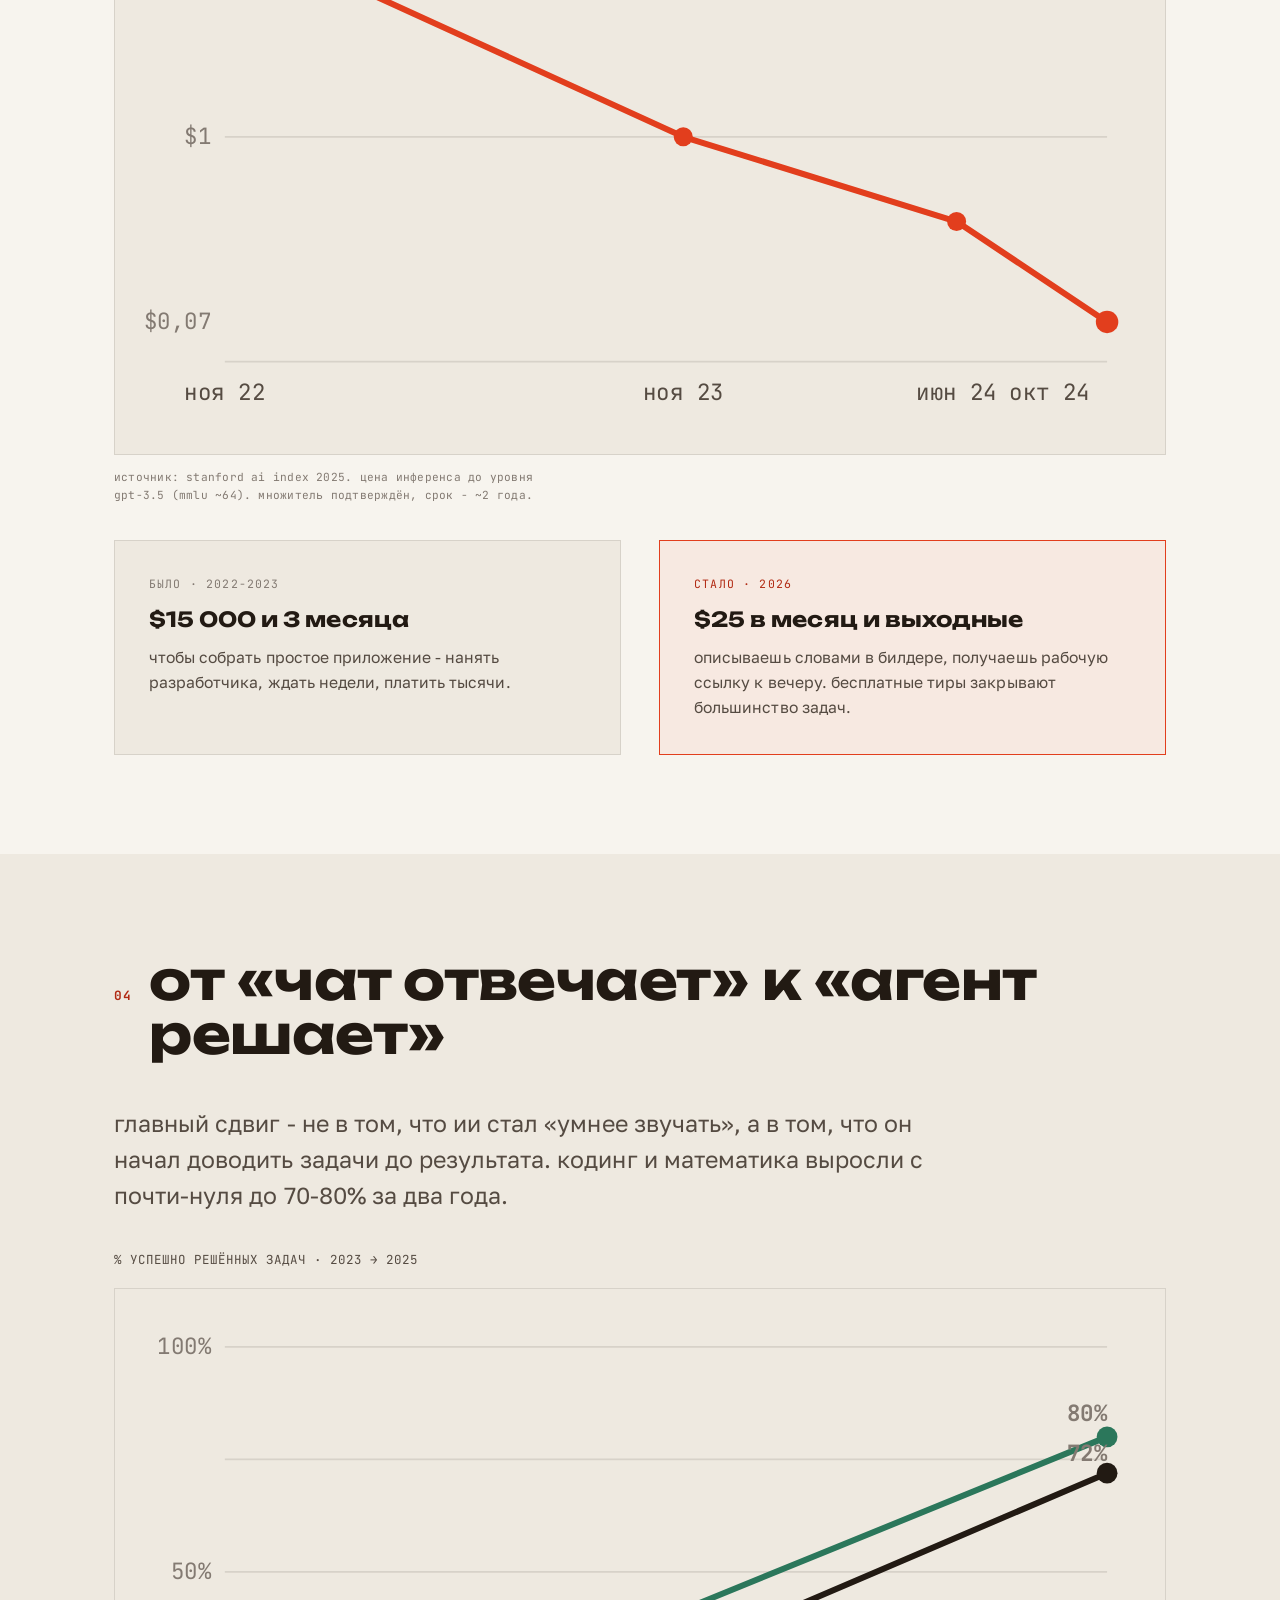
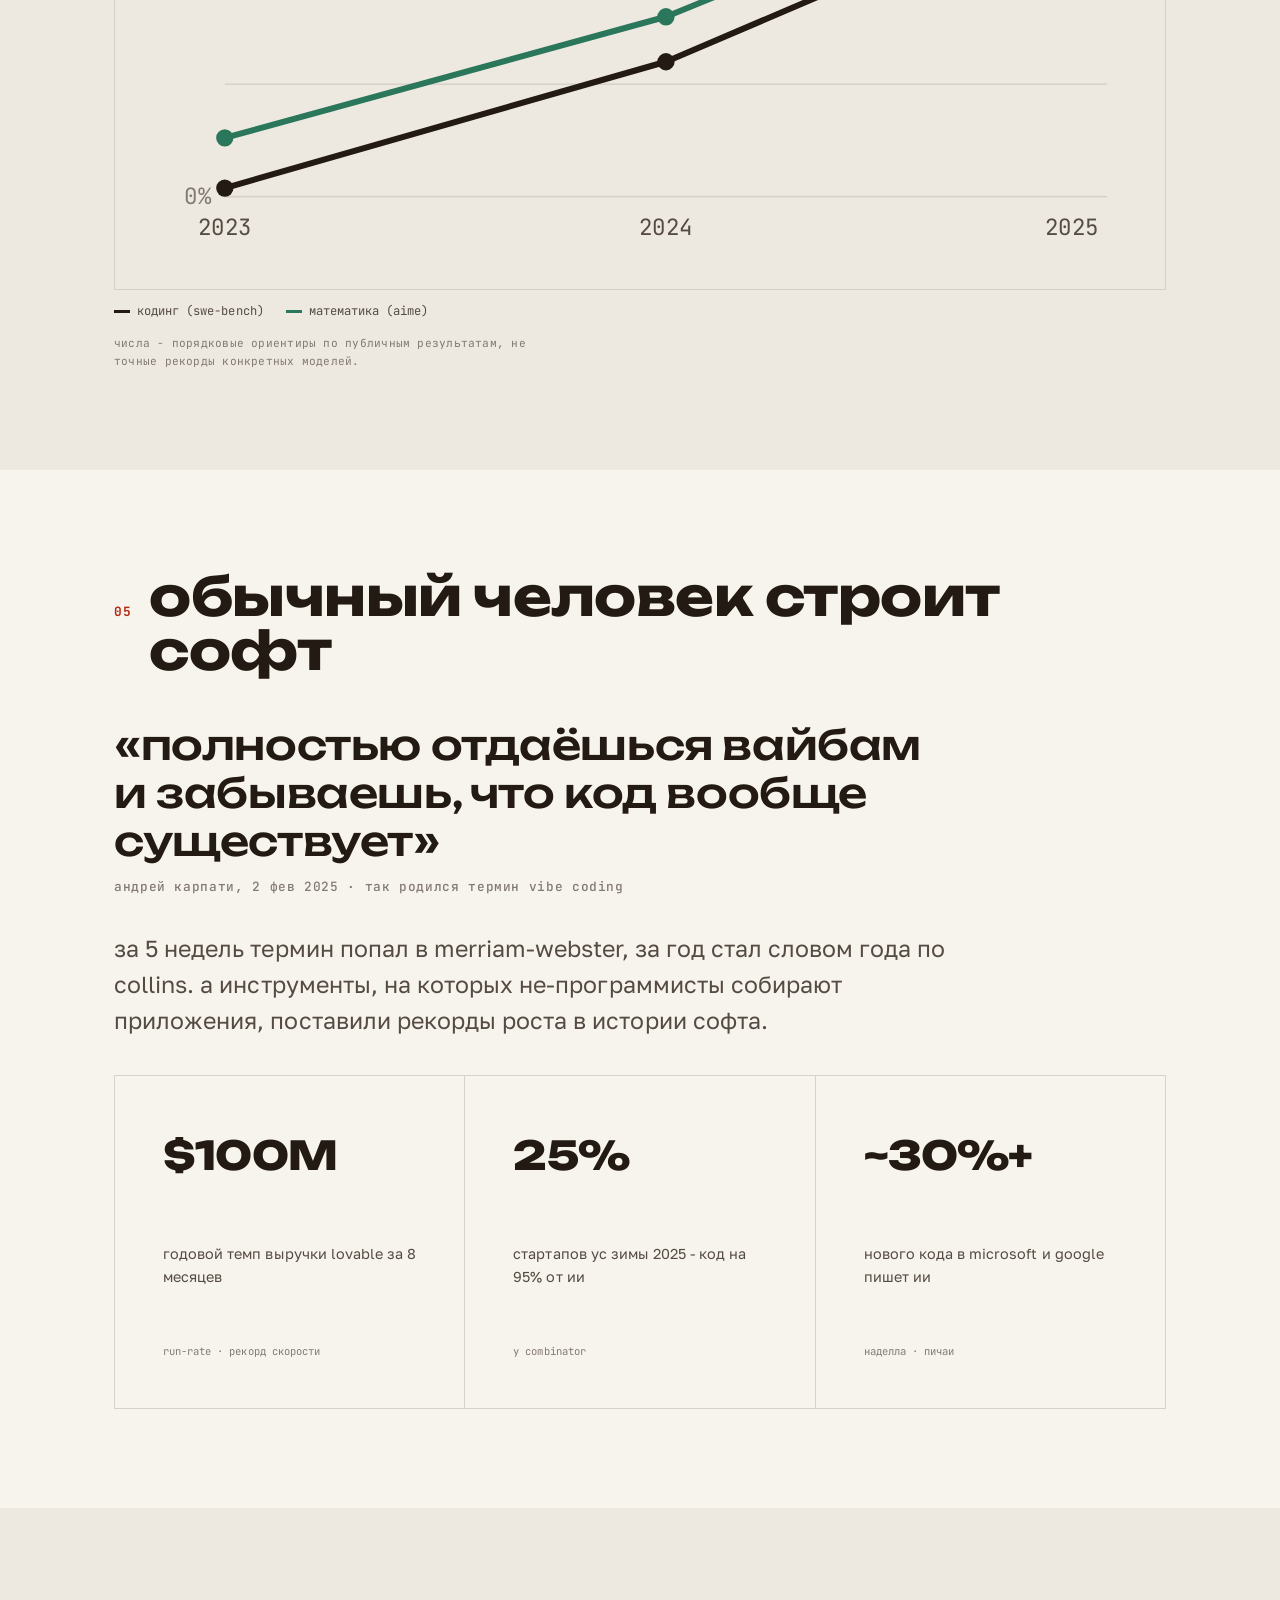
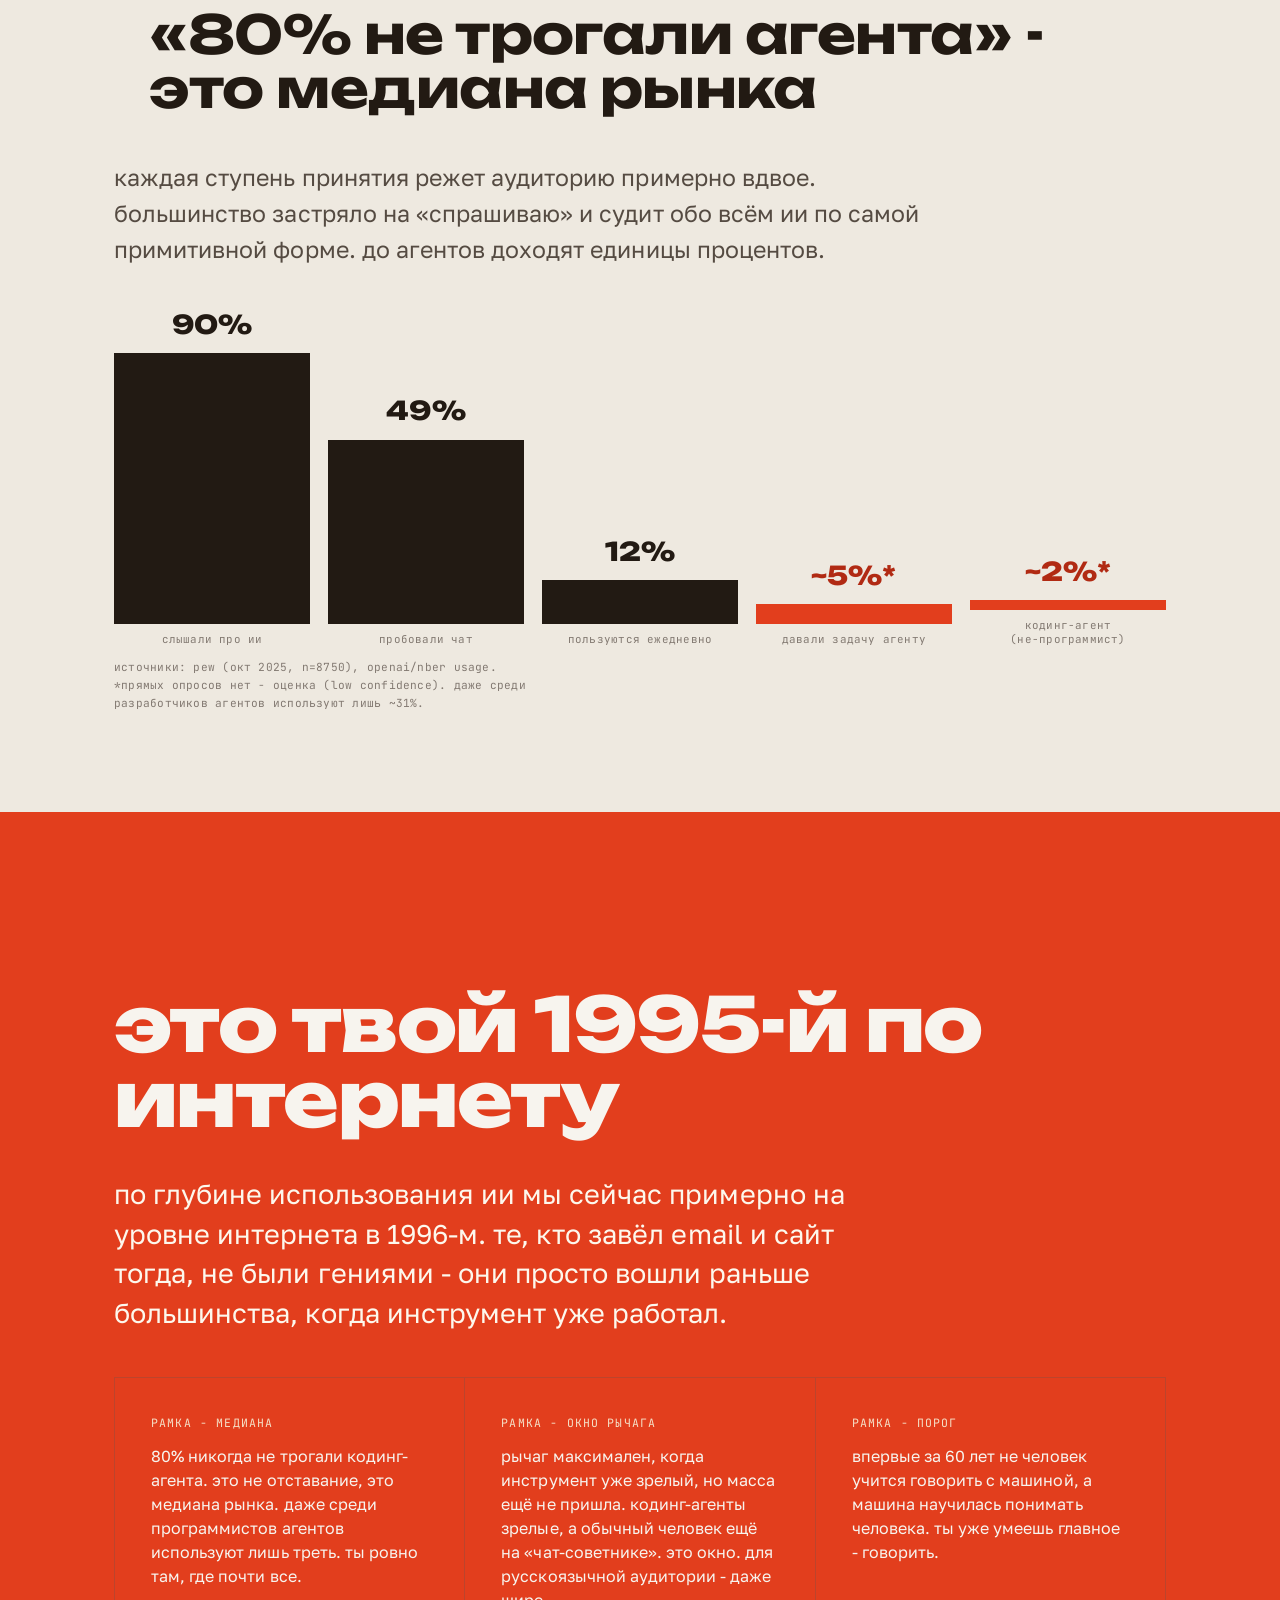
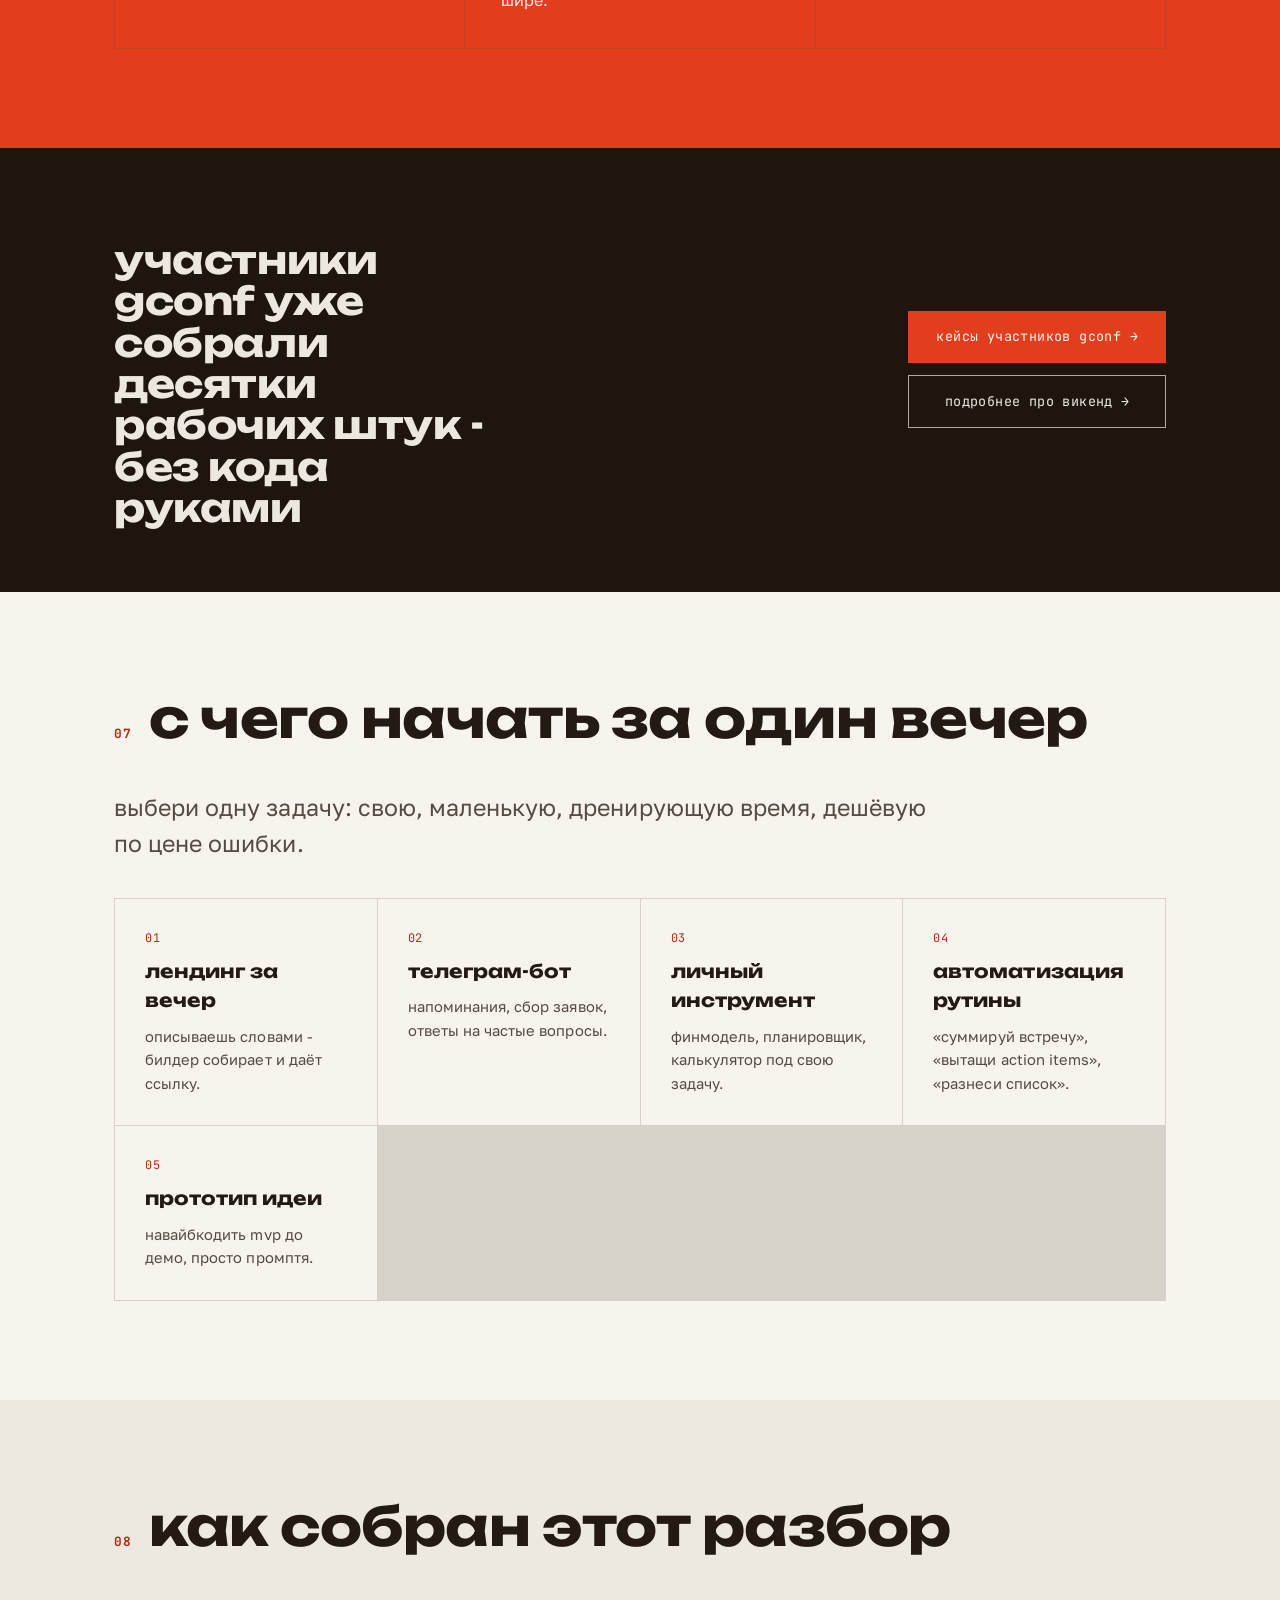
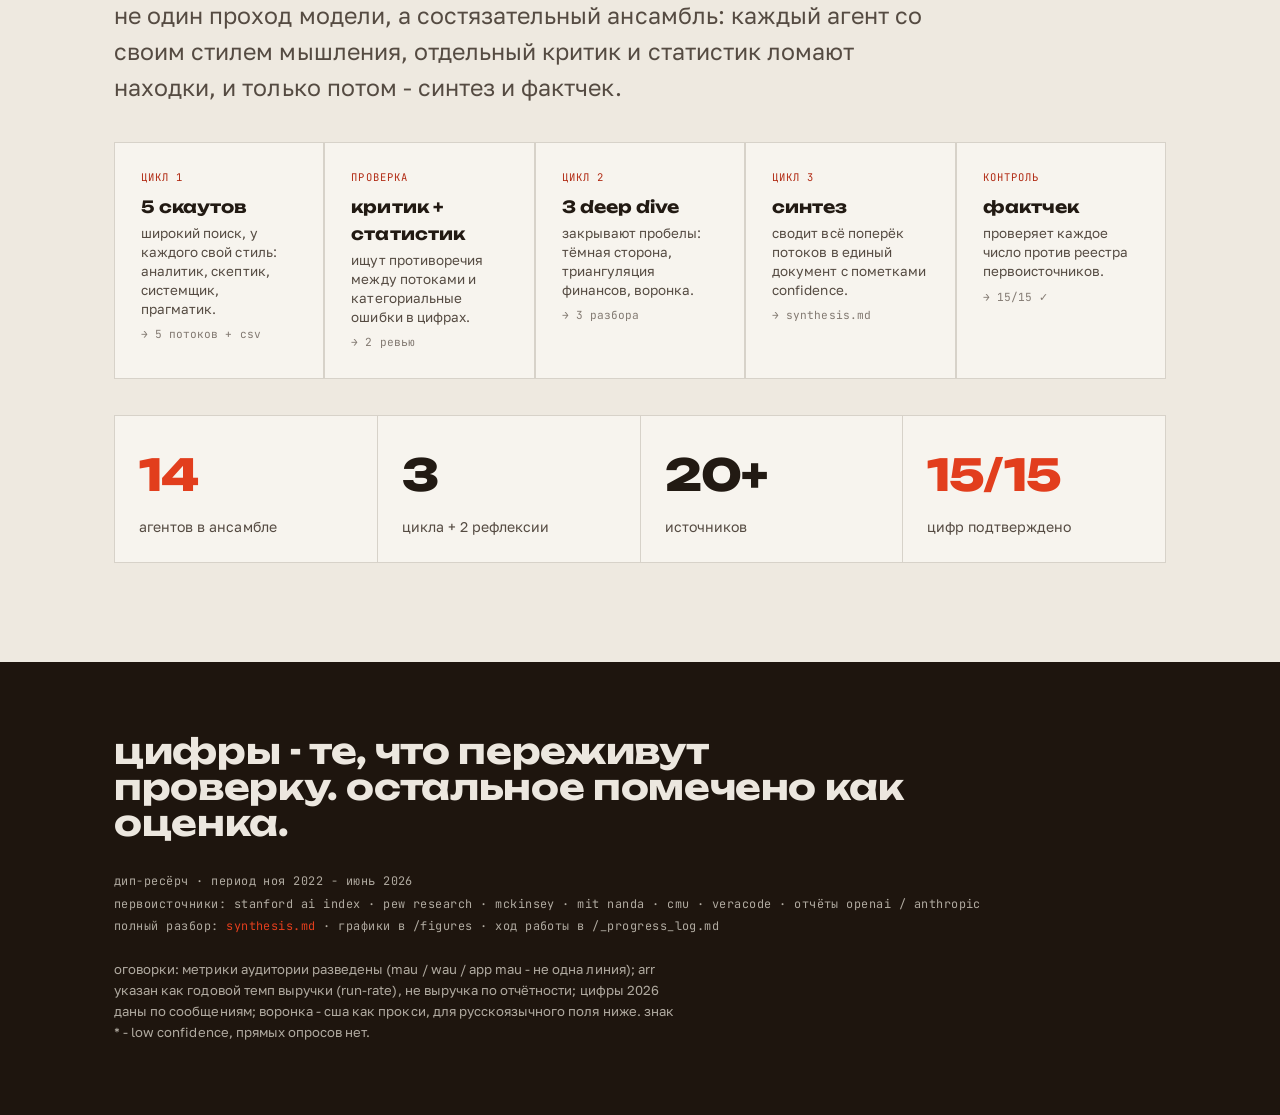
==== commit aa52436c: "path page: remove closing CTA (redundant with midcta)" ====
--- a/index.html
+++ b/index.html
@@ -271,18 +271,6 @@
   </div>
 </section>
 
-<!-- ============ ЗАКРЫВАЮЩИЙ CTA ============ -->
-<section class="endcta">
-  <div class="wrap">
-    <h2 class="r">хватит читать про путь - пройди свой</h2>
-    <p class="r d1">обычные люди уже собирают рабочие вещи за вечер. ближайшая точка входа - викенд gconf.</p>
-    <div class="cta-row r d2">
-      <a class="secondary" href="cases.html">кейсы участников gconf</a>
-      <a class="primary" href="https://t.me/gptlovers/1009" target="_blank" rel="noopener">подробнее про викенд →</a>
-    </div>
-  </div>
-</section>
-
 <!-- ============ FOOTER ============ -->
 <footer>
   <div class="wrap">
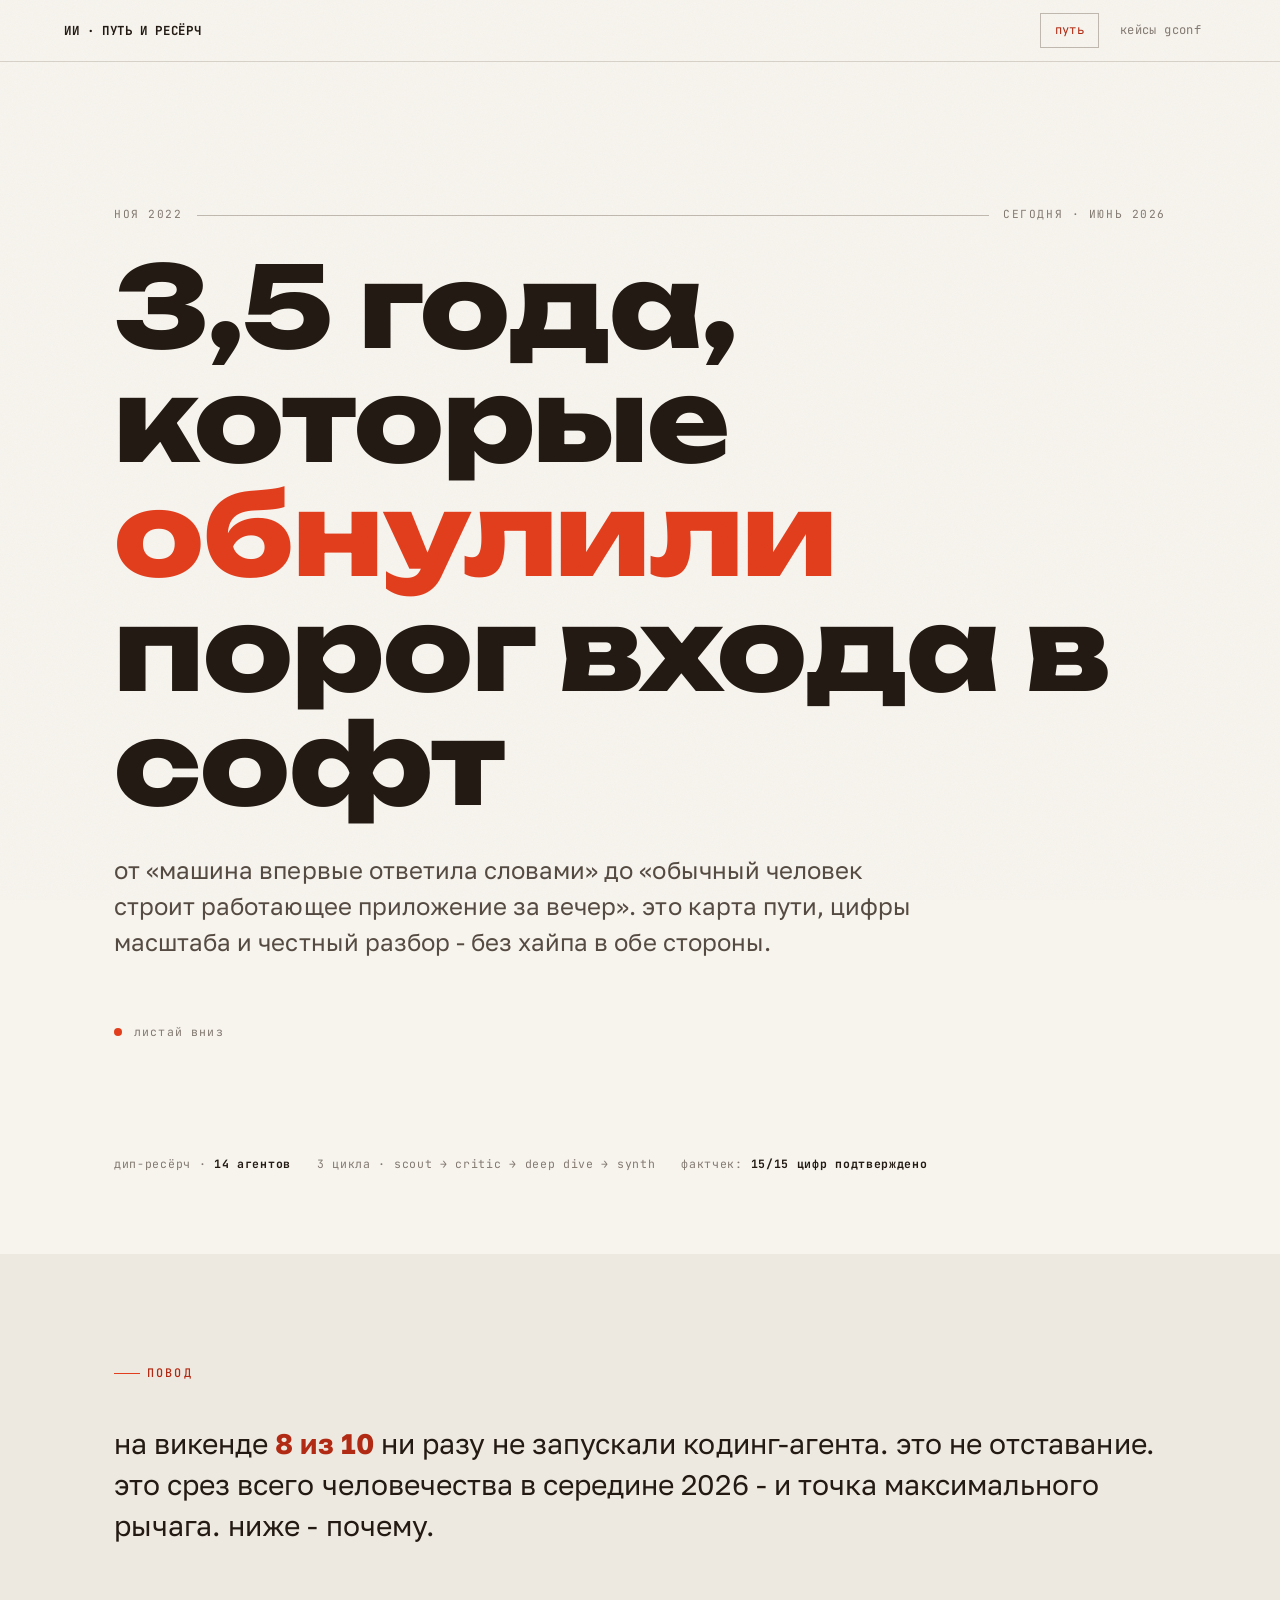
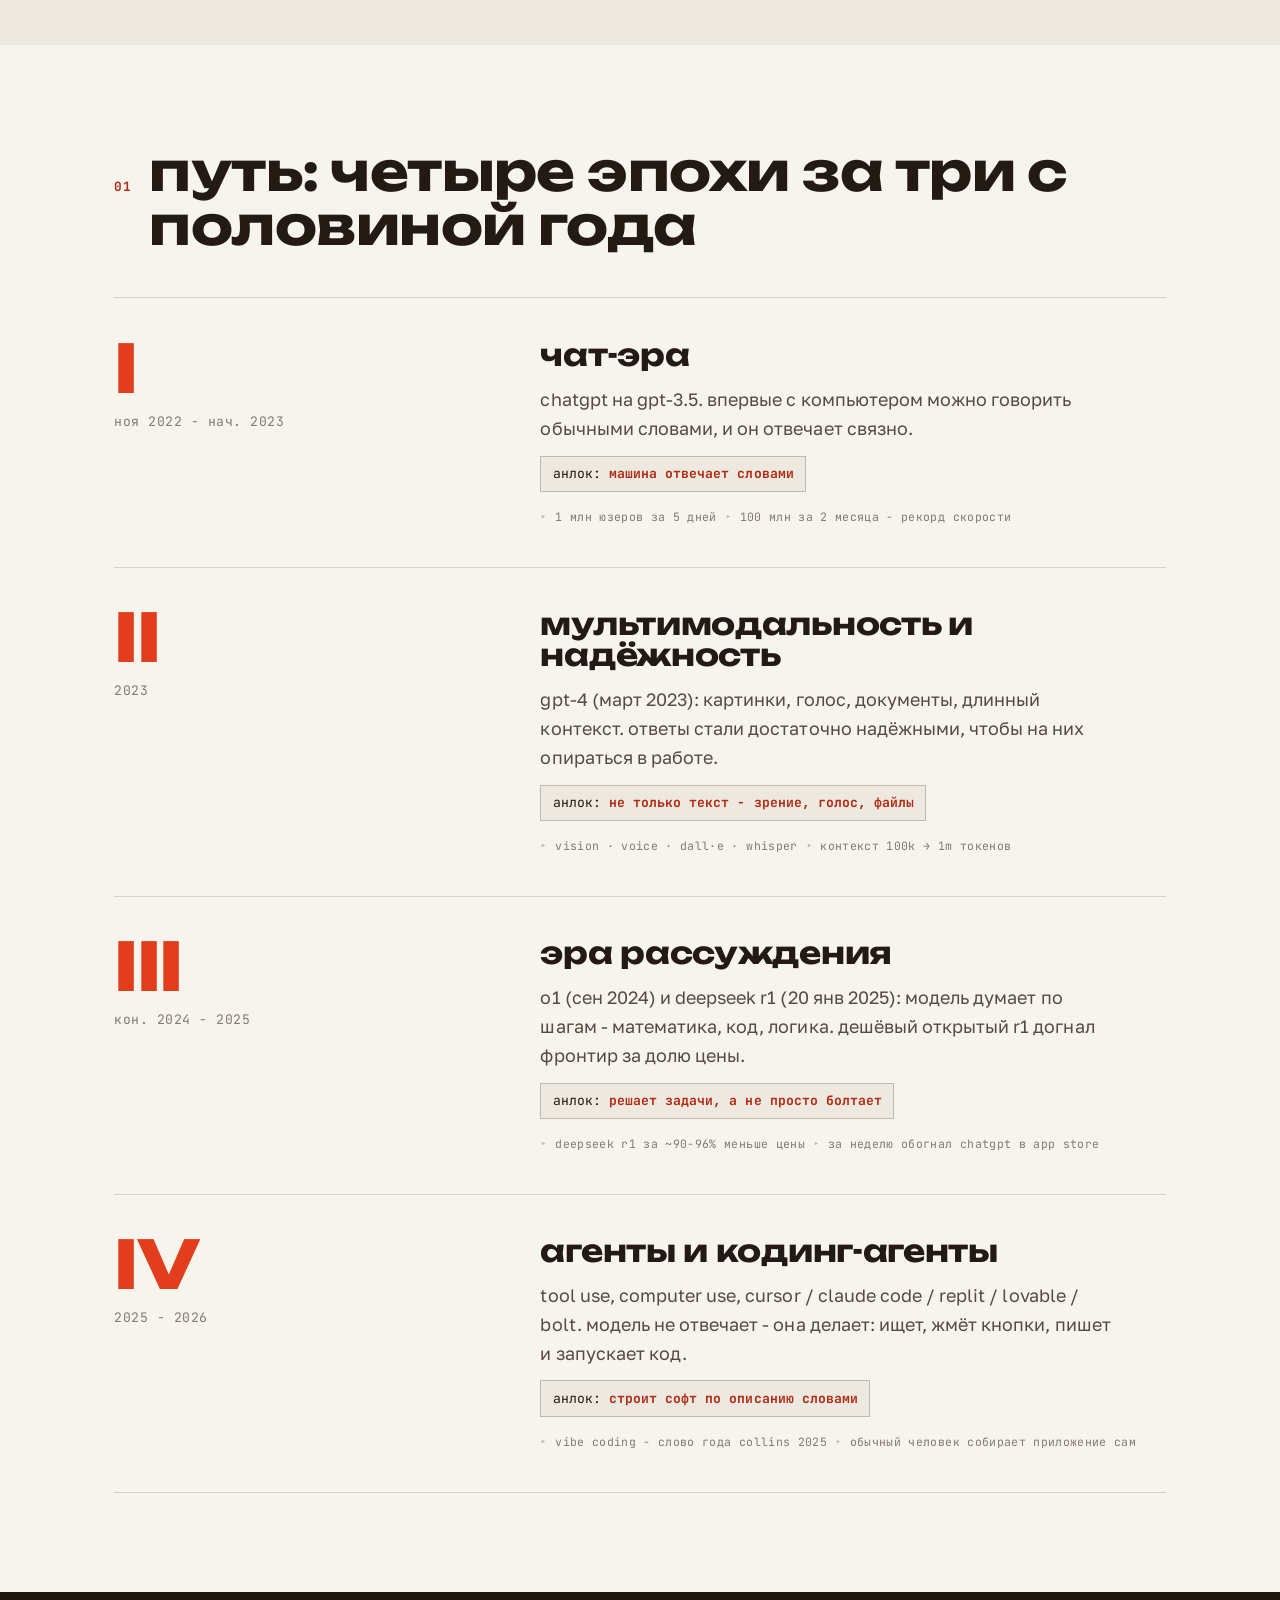
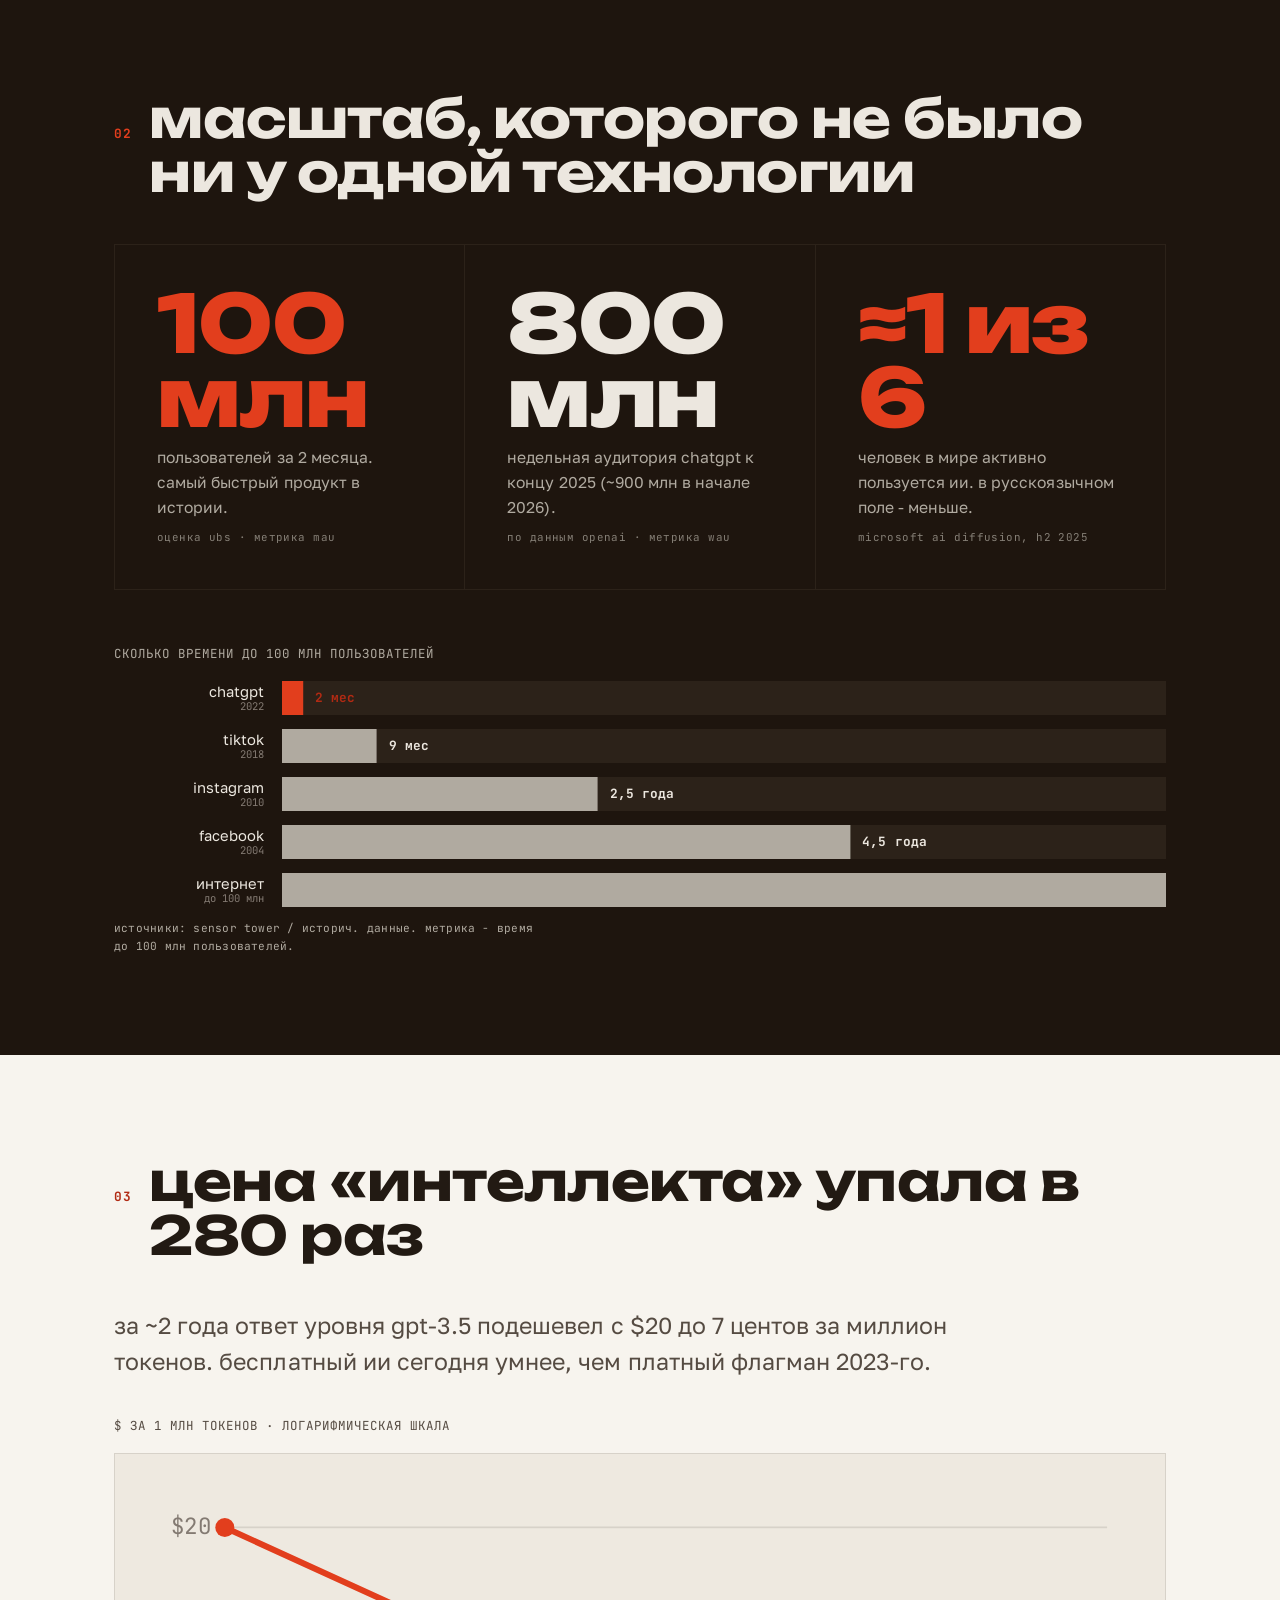
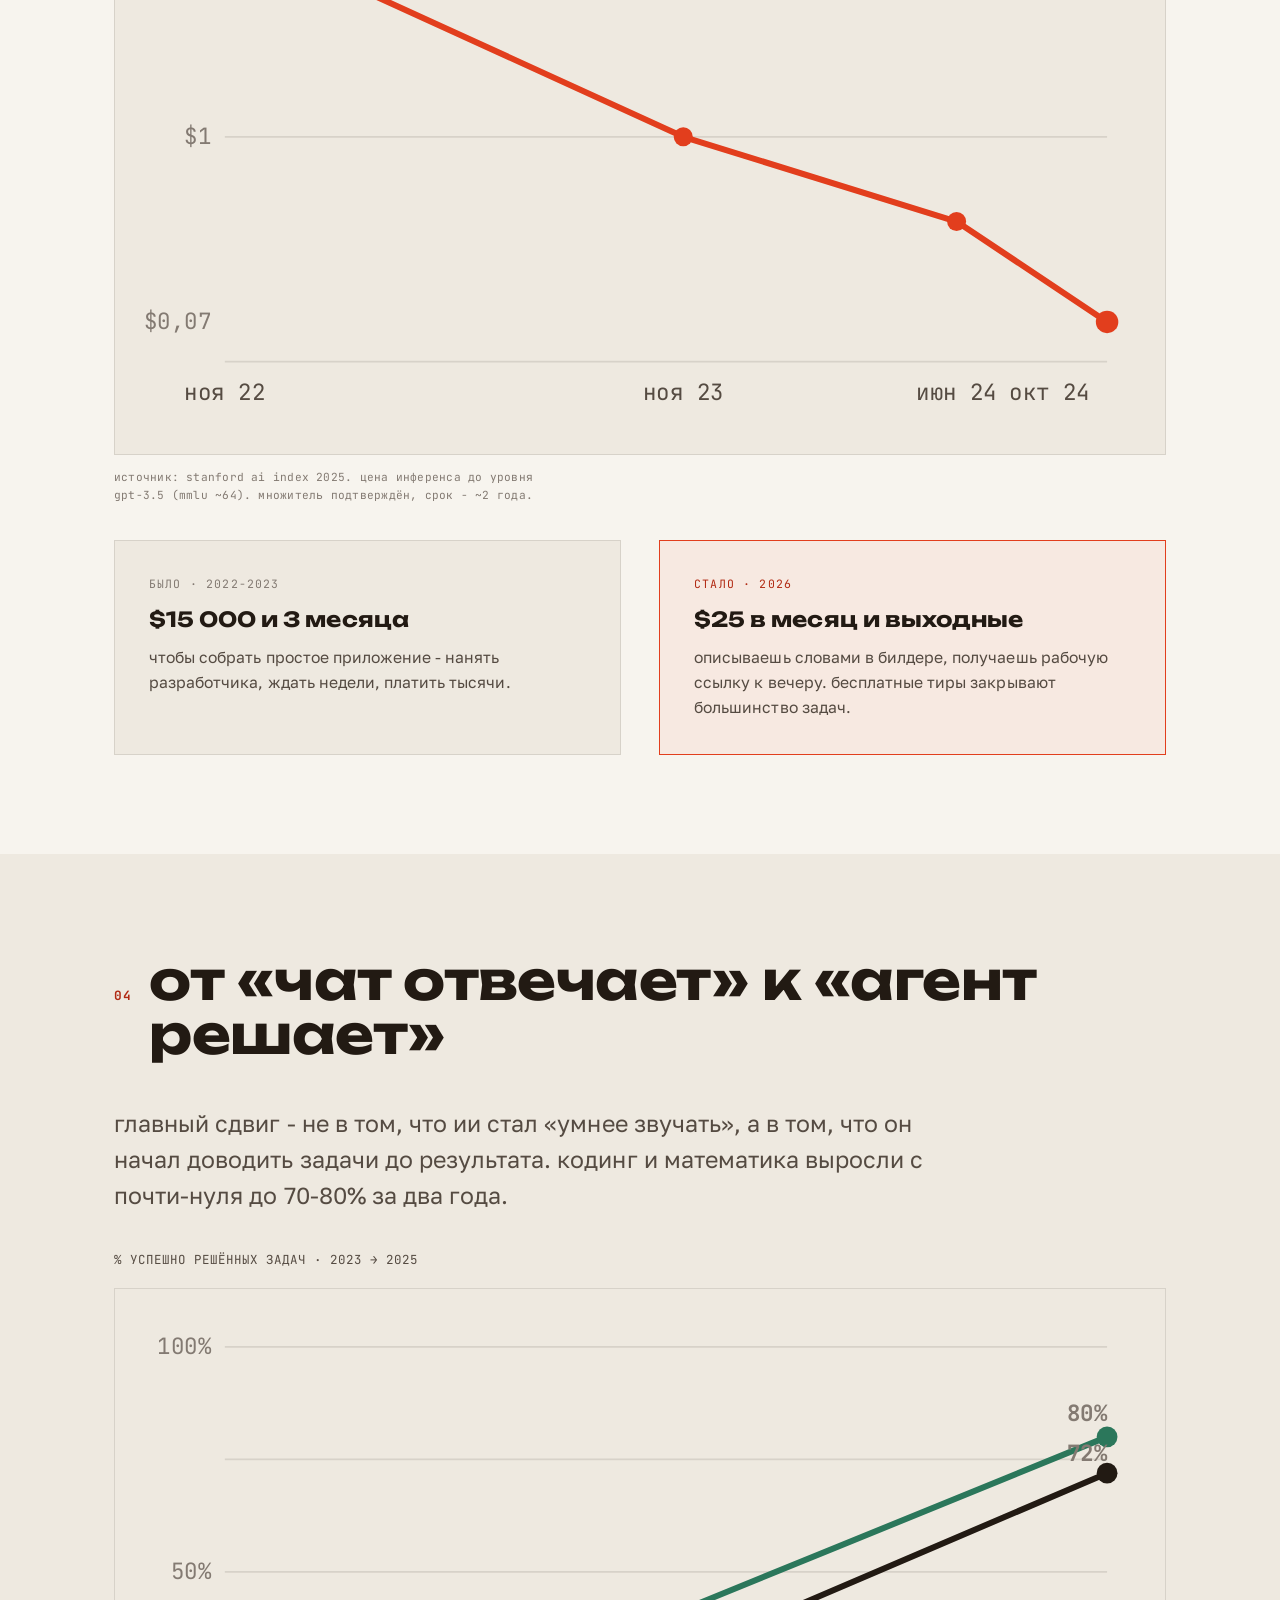
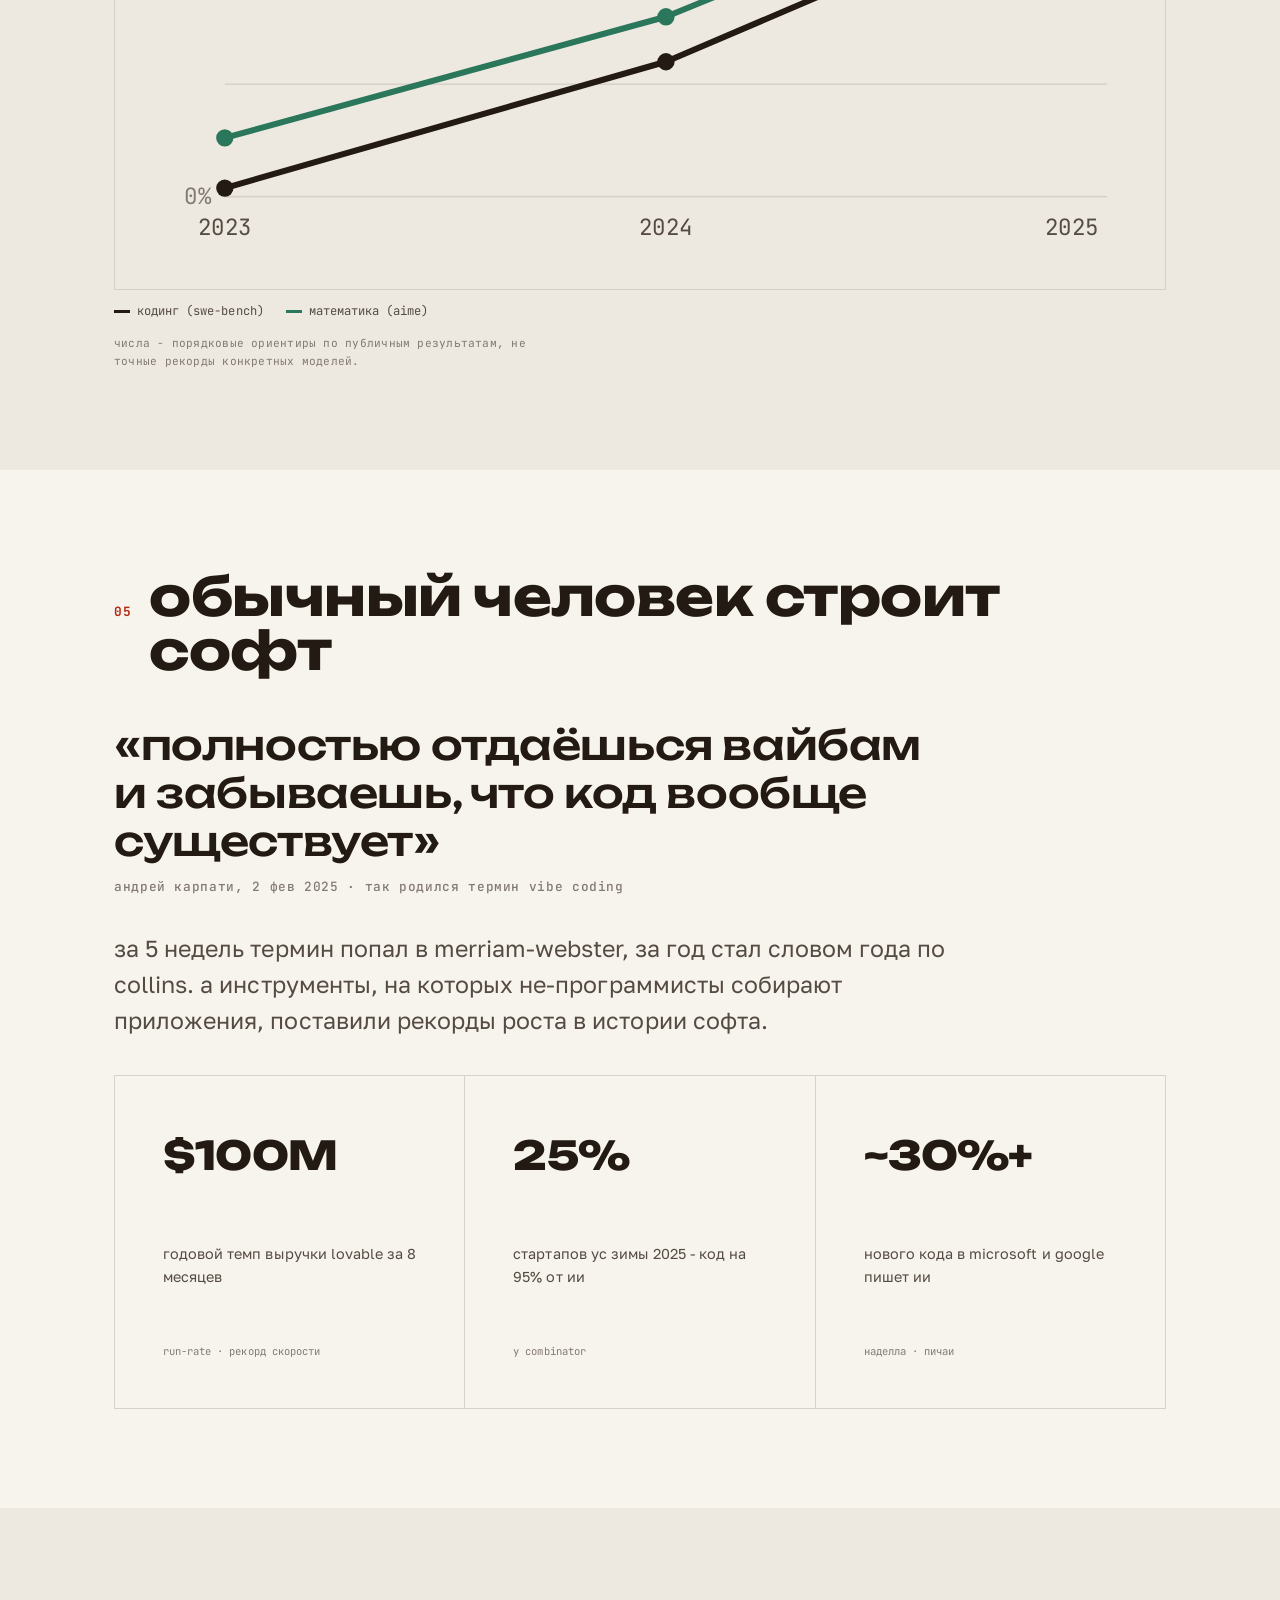
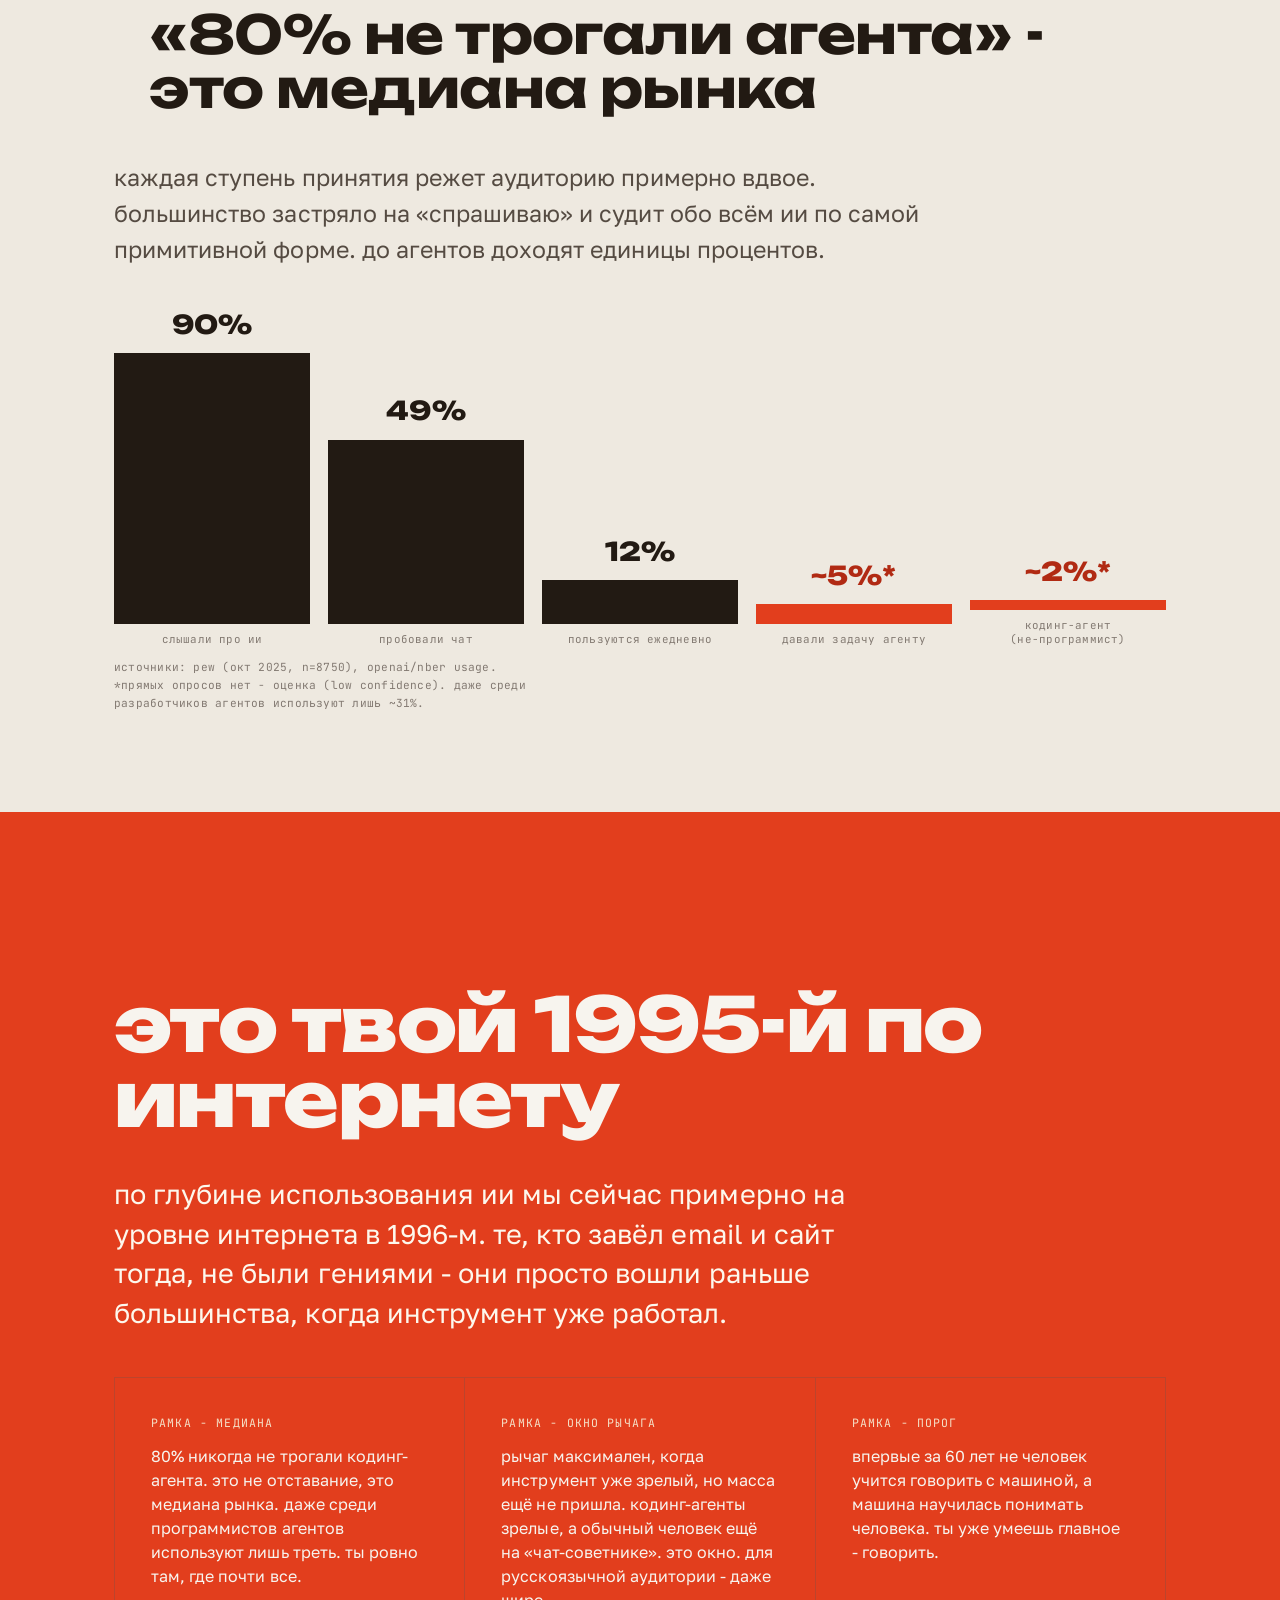
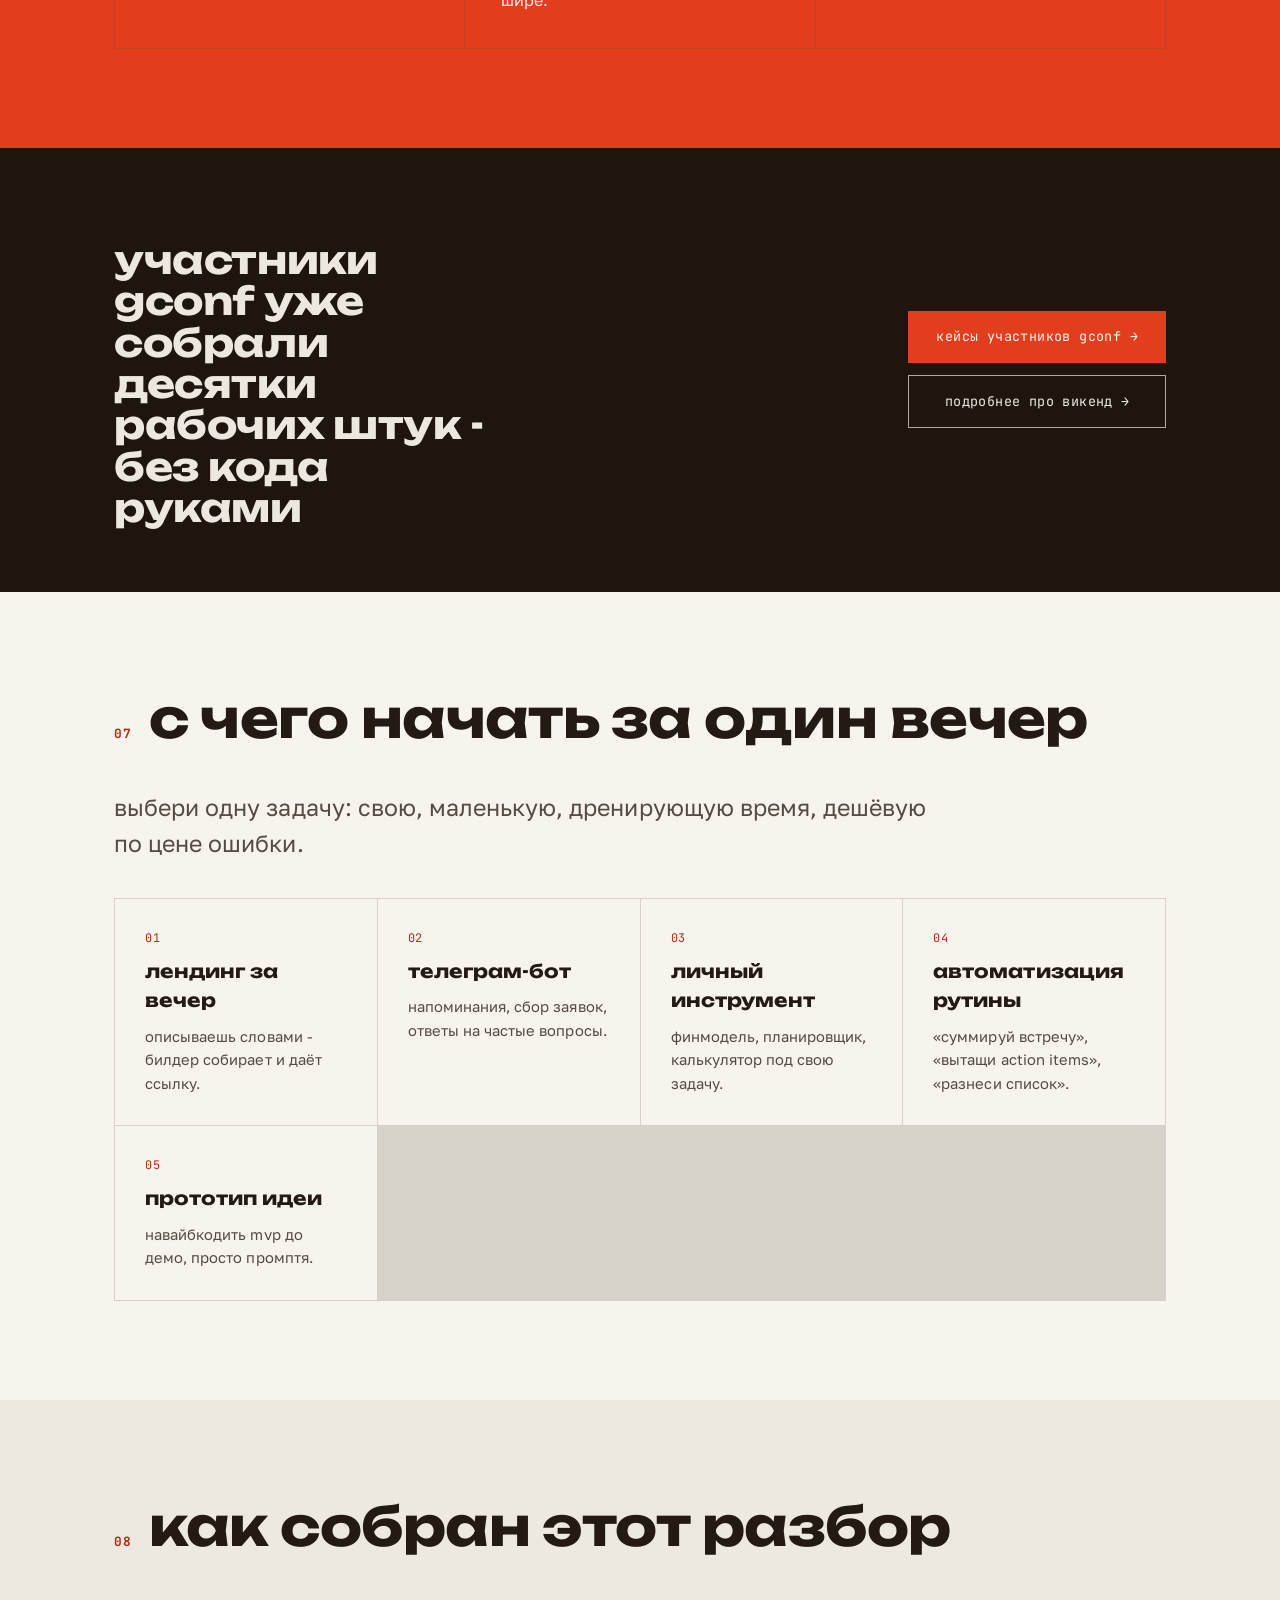
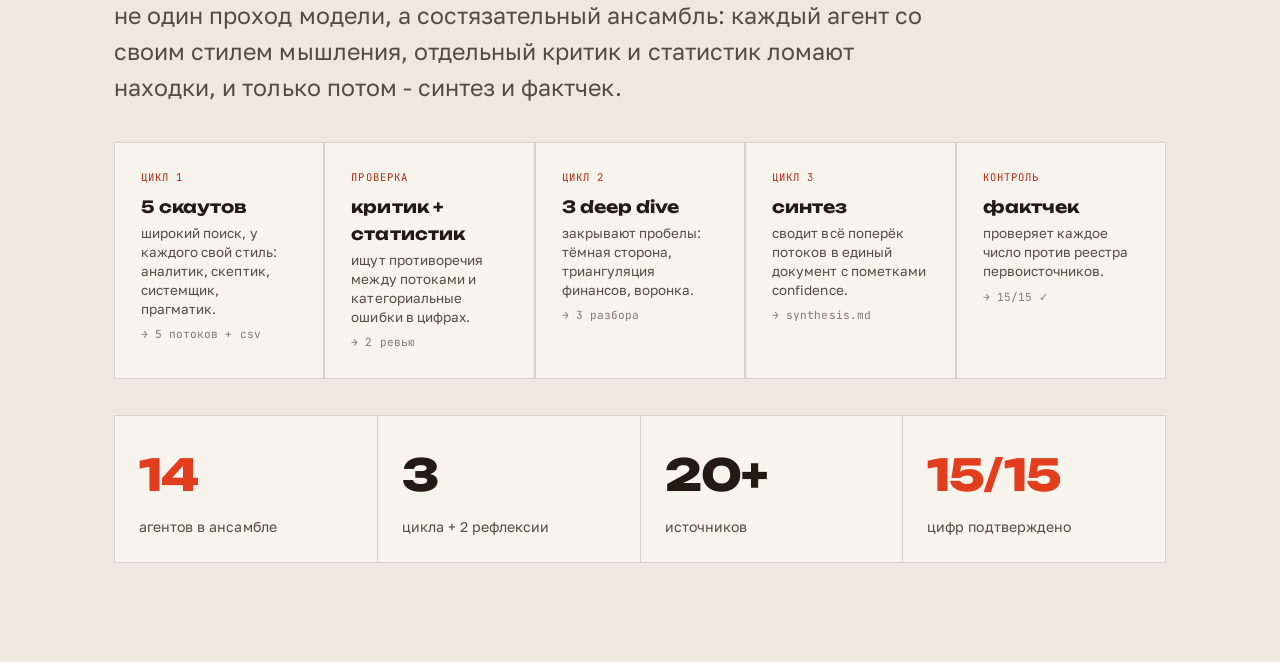
==== commit 5a45ea86: "path page: remove footer" ====
--- a/index.html
+++ b/index.html
@@ -271,19 +271,6 @@
   </div>
 </section>
 
-<!-- ============ FOOTER ============ -->
-<footer>
-  <div class="wrap">
-    <h3>цифры - те, что переживут проверку. остальное помечено как оценка.</h3>
-    <div class="meta">
-      дип-ресёрч · период ноя 2022 - июнь 2026<br>
-      первоисточники: stanford ai index · pew research · mckinsey · mit nanda · cmu · veracode · отчёты openai / anthropic<br>
-      полный разбор: <a href="synthesis.md">synthesis.md</a> · графики в /figures · ход работы в /_progress_log.md
-    </div>
-    <p class="disc">оговорки: метрики аудитории разведены (mau / wau / app mau - не одна линия); arr указан как годовой темп выручки (run-rate), не выручка по отчётности; цифры 2026 даны по сообщениям; воронка - сша как прокси, для русскоязычного поля ниже. знак * - low confidence, прямых опросов нет.</p>
-  </div>
-</footer>
-
 <script>
 (function(){
   var rm = window.matchMedia && window.matchMedia('(prefers-reduced-motion: reduce)').matches;
